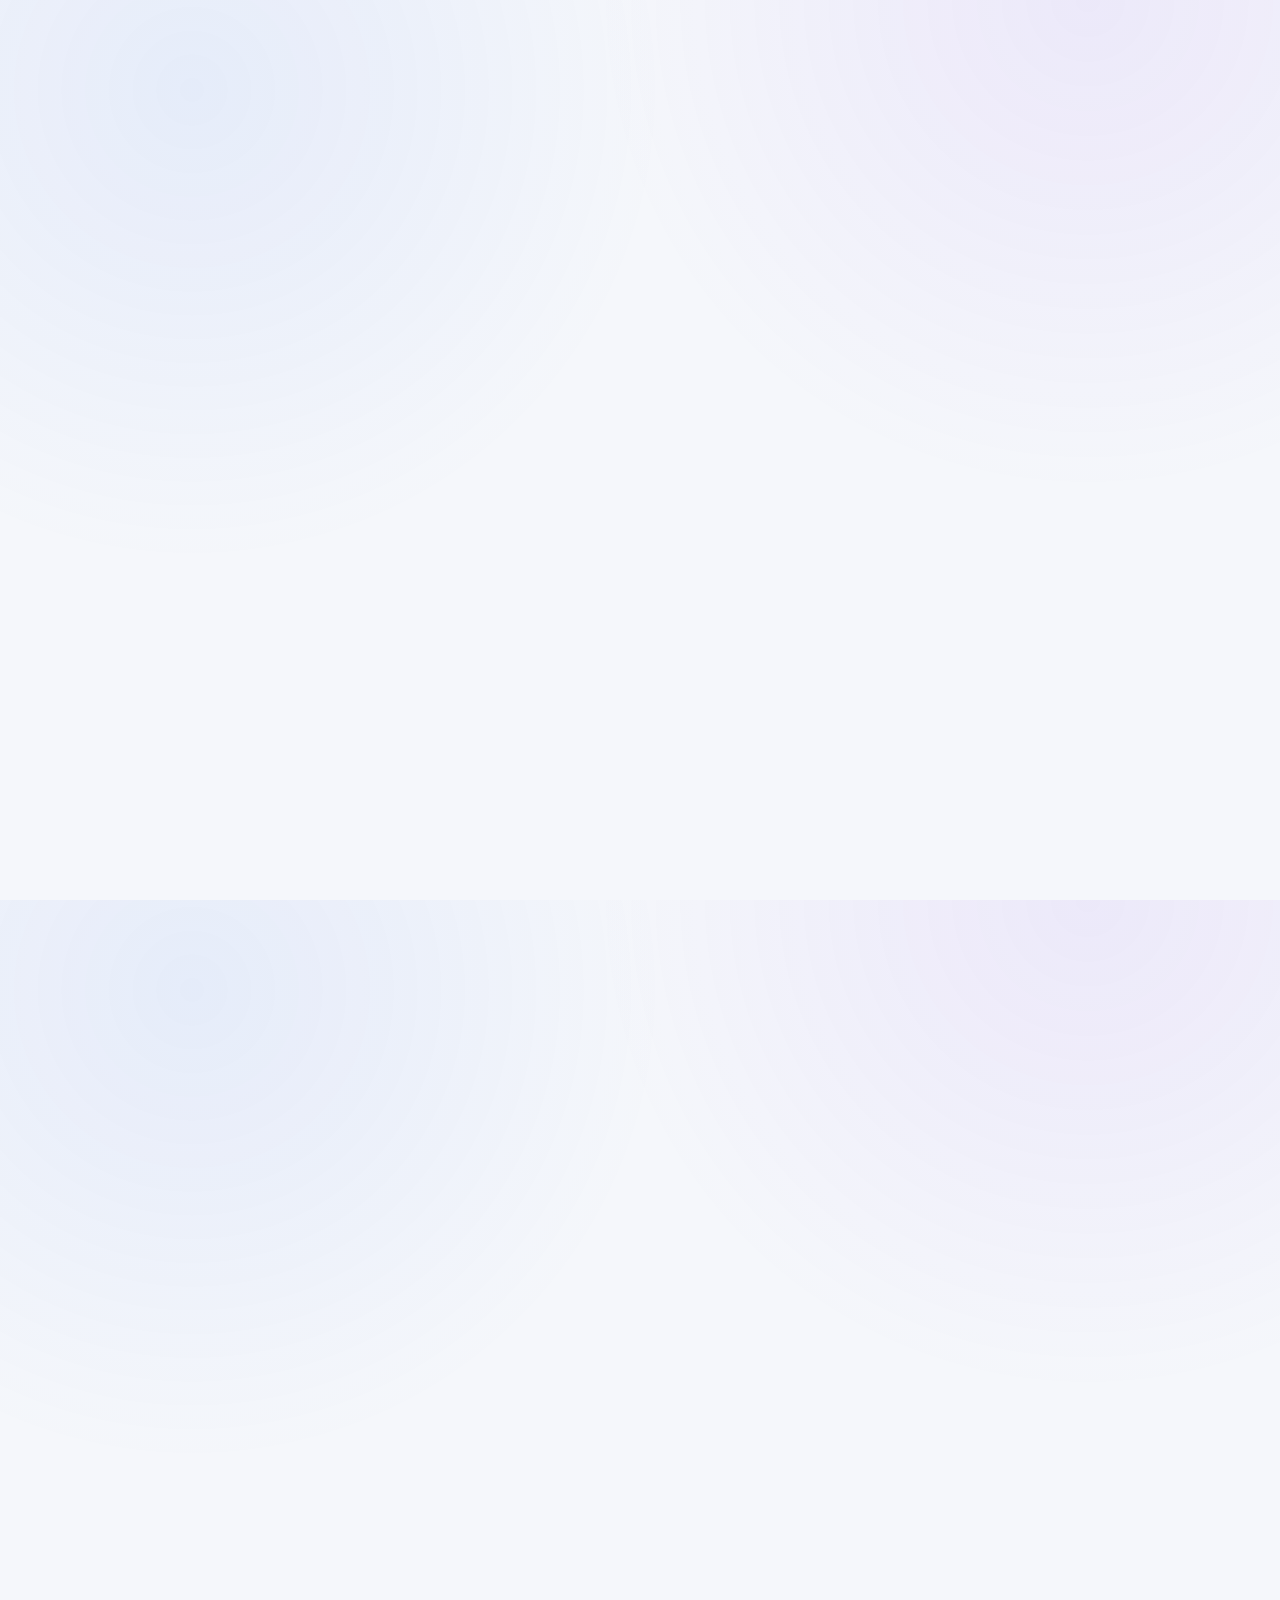
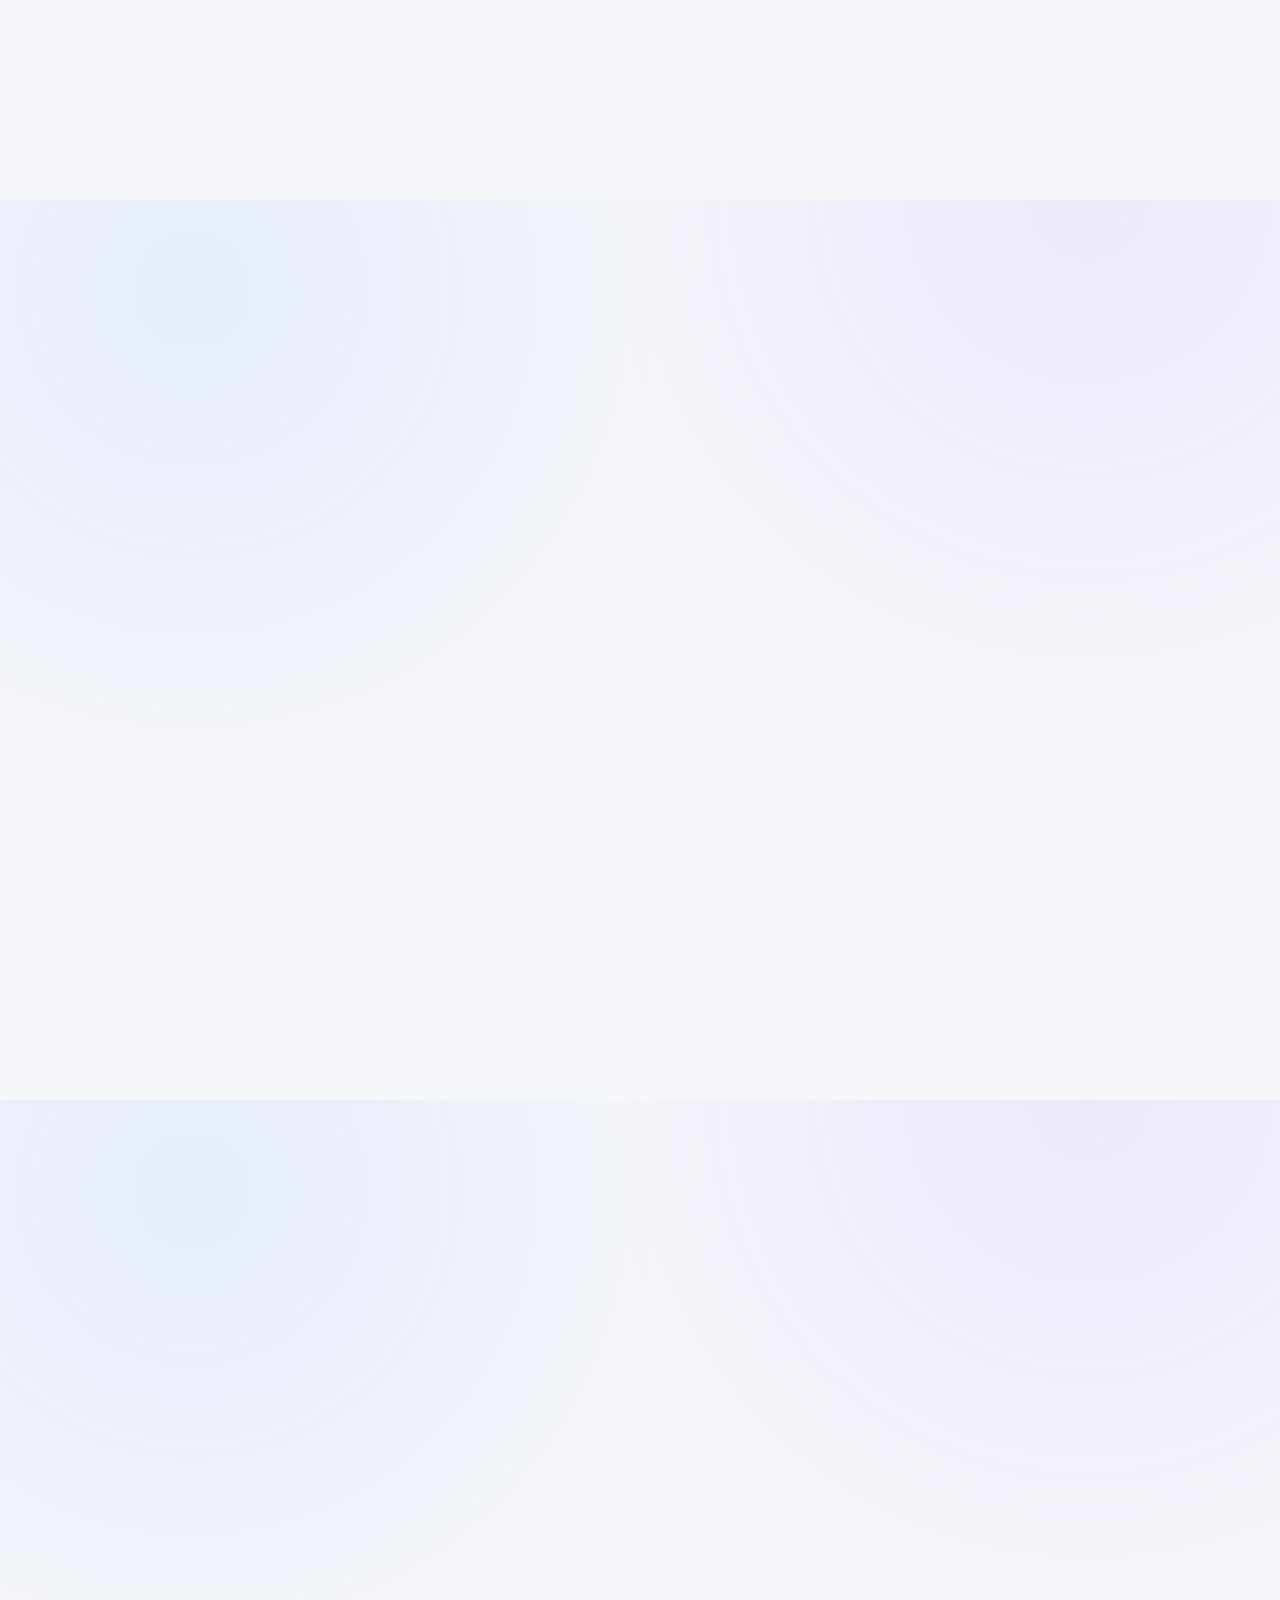
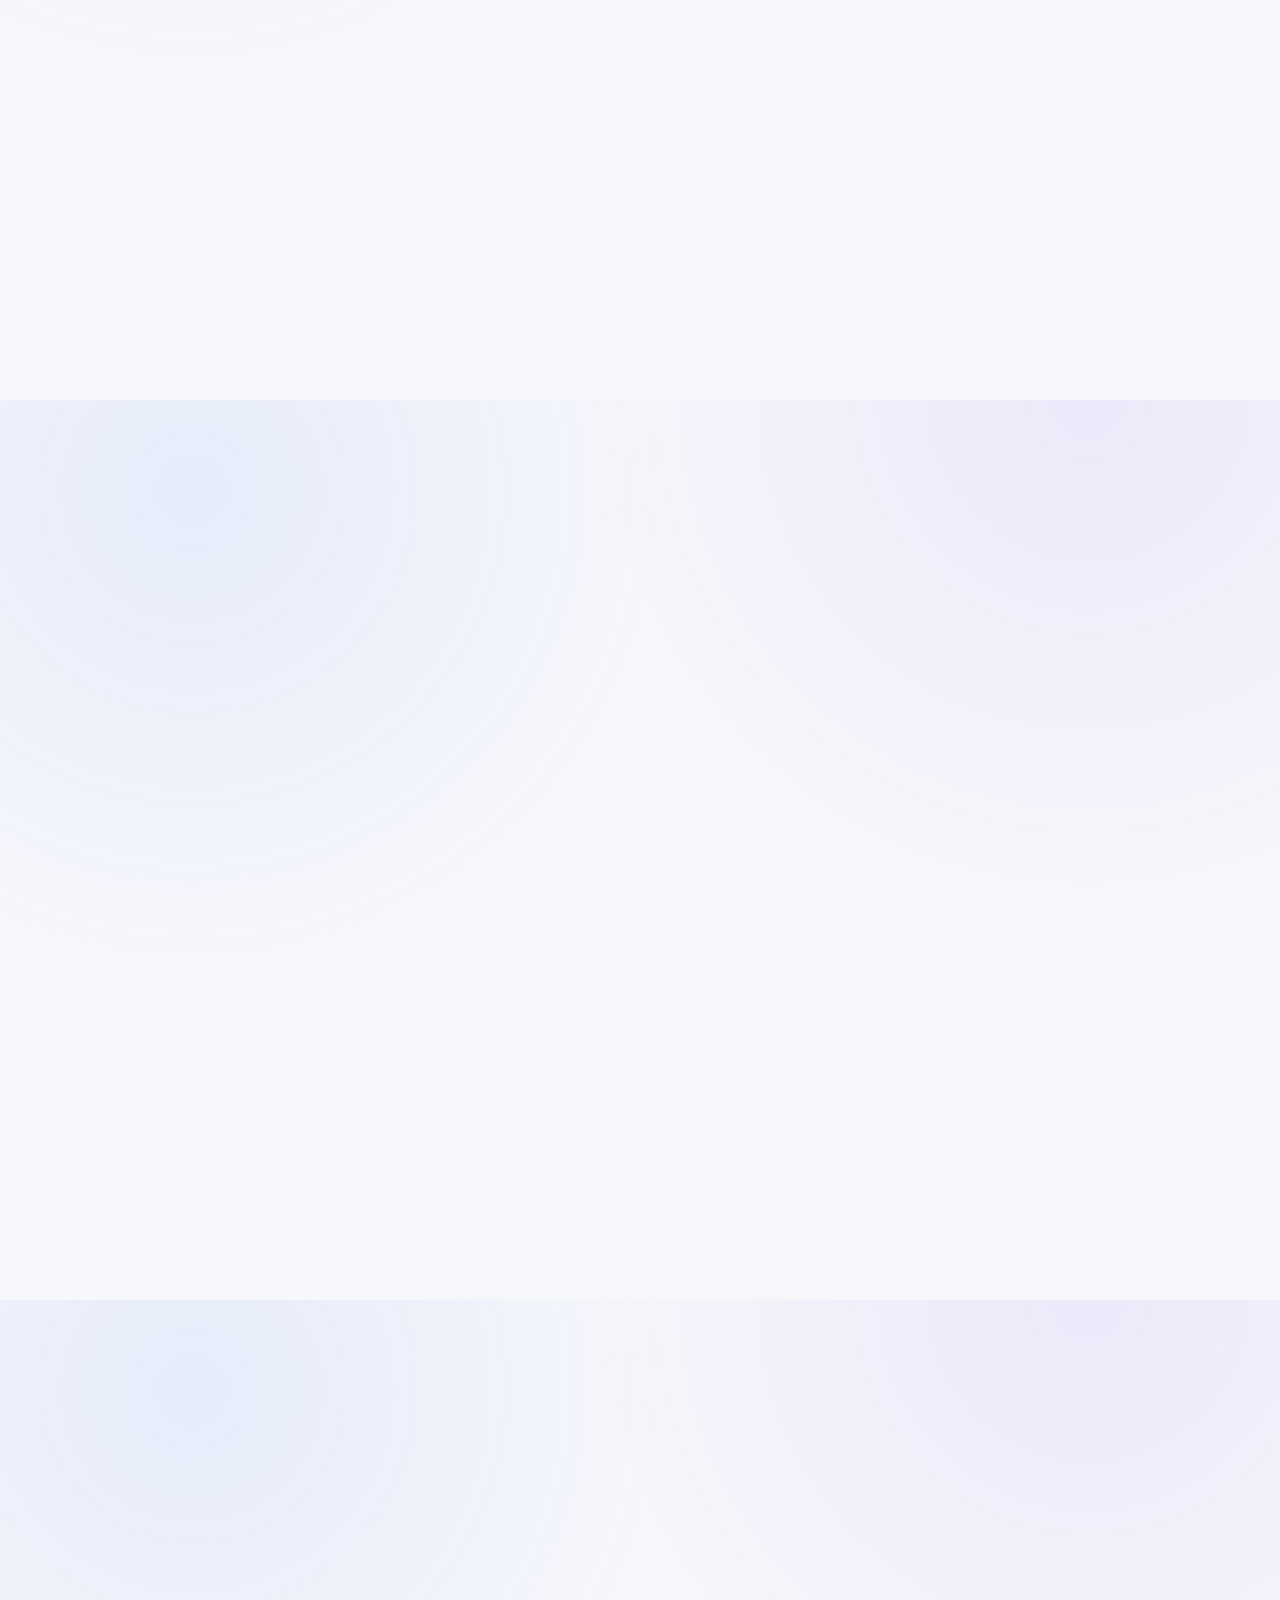
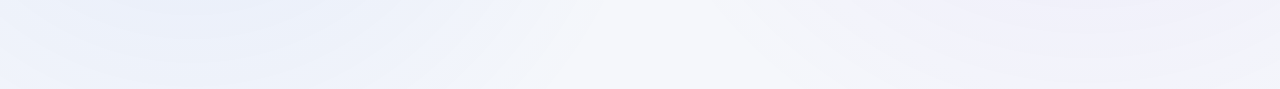
==== index.html @ 2d11d796 "Fix: publish ico" ====
<!DOCTYPE html>
<html lang="he" dir="rtl">
<head>
  <meta charset="UTF-8" />
  <meta http-equiv="Content-Language" content="he" />
  <meta name="viewport" content="width=device-width, initial-scale=1" />
  <meta name="description" content="RED ALERT LIVE – אפליקציית התרעה וניווט חכם למקלטים בזמן אזעקה. הצטרפו לגרסת הבטא והיו הראשונים לקבל גישה." />

  <title>RED ALERT LIVE – ניווט חכם למקלטים בזמן אזעקה</title>

  <!-- Privacy / UX -->
  <meta name="referrer" content="strict-origin-when-cross-origin" />
  <meta name="color-scheme" content="light" />

  <!-- Favicon -->
  <link rel="icon" href="favicon.ico" />

  <!-- Preconnect fonts -->
  <link rel="preconnect" href="https://fonts.googleapis.com" />
  <link rel="preconnect" href="https://fonts.gstatic.com" crossorigin />
  <link href="https://fonts.googleapis.com/css2?family=Heebo:wght@300;400;500;700;800&display=swap" rel="stylesheet" />

  <!-- External CSS -->
  <link rel="stylesheet" href="assets/app.css" />
</head>

<body>
  <header id="site-header">
    <div class="container header-inner">
      <div class="logo">
        <img src="assets/red-alert-logo-20260115.png" alt="לוגו RED ALERT LIVE" class="logo-img" />
        <div class="logo-text-wrap">
          <span class="logo-text-main">RED ALERT LIVE</span>
          <span class="logo-text-sub">אפליקציה לניווט חכם למקלטים בזמן אזעקה</span>
        </div>
      </div>

      <nav aria-label="ניווט">
        <button
          id="menu-toggle"
          class="menu-toggle"
          aria-label="פתח תפריט"
          aria-controls="nav-drawer"
          aria-expanded="false"
          type="button"
        >☰</button>

        <div class="nav-links" id="nav-links">
          <a href="#how-it-works">איך זה עובד</a>
          <a href="#alarm-flow">בזמן אזעקה</a>
          <a href="#features">פיצרים</a>
          <a href="#screens">מסכים</a>
          <a href="#audience">למי זה מתאים</a>
          <a href="#faq">שאלות נפוצות</a>
          <button class="btn btn-sm" type="button" data-scroll="beta">הצטרפות לבטא</button>
        </div>

        <div id="nav-drawer" class="nav-drawer" role="menu" aria-label="תפריט">
          <a href="#how-it-works" role="menuitem">איך זה עובד</a>
          <a href="#alarm-flow" role="menuitem">בזמן אזעקה</a>
          <a href="#features" role="menuitem">פיצרים</a>
          <a href="#screens" role="menuitem">מסכים</a>
          <a href="#audience" role="menuitem">למי זה מתאים</a>
          <a href="#faq" role="menuitem">שאלות נפוצות</a>
          <div class="drawer-cta">
            <button class="btn btn-sm" type="button" data-scroll="beta">הצטרפות לבטא</button>
          </div>
        </div>
      </nav>
    </div>
  </header>

  <main>
    <section class="hero">
      <div class="container hero-grid">
        <div>
          <div class="hero-badge">
            שלב בטא קדם חנות
            <span>מחפשים נבדקים מהשטח</span>
          </div>

          <h1 class="hero-title">RED ALERT LIVE – התרעה וניווט חכם למקלטים בזמן אזעקה</h1>

          <p class="hero-subtitle">
            ברגעי חירום אין זמן לחפש. RED ALERT LIVE מאתרת את מיקומך, מציגה את המקלטים הקרובים אליך,
            ומנווטת אליהם לפי אזור ההתגוננות שלך.
          </p>

          <ul class="hero-list">
            <li><span class="bullet">•</span><span>איתור אוטומטי של מקלטים קרובים לפי GPS ומסד נתונים ארצי</span></li>
            <li><span class="bullet">•</span><span>התאמת אזעקות לעיר ול<span dir="ltr">zone</span> שלך בלבד – פחות רעש, יותר דיוק</span></li>
            <li><span class="bullet">•</span><span>בחירה מהירה בין שני המקלטים הקרובים ביותר ואז יציאה לניווט</span></li>
          </ul>

          <!-- ✅ הכפתור חזר -->
          <div class="email-box">
            <div class="email-box-title">השאירו פרטים לקבלת גישה לגרסת הבטא כשנהיה מוכנים</div>
            <button class="email-btn" type="button" data-scroll="beta">להצטרפות לגרסת הבטא</button>
          </div>

          <p class="hero-note">
            גרסת בטא מתוכננת לאנדרואיד ובהמשך גם לאייפון. להצטרפות ולבדיקות שטח – מלאו את הטופס בהמשך העמוד.
          </p>
        </div>

        <div class="hero-image-wrapper">
          <div class="hero-image-inner">
            <figure class="hero-figure">
              <img src="assets/screens/mockup.png" alt="מוקאפ של האפליקציה להמחשה" />
              <figcaption>
                <div class="hero-caption-note">התמונה להמחשה בלבד</div>
              </figcaption>
            </figure>
          </div>
        </div>
      </div>
    </section>

    <section id="how-it-works" class="problem-section">
      <div class="container">
        <h2>מה קורה היום בזמן אזעקה</h2>
        <p class="section-intro">
          ברגעים של אזעקה יש לחץ, רעש ובלבול. ברוב המקרים אנשים שואלים את עצמם שלוש שאלות פשוטות בלי שיהיה להם כלי אחד ברור שנותן תשובה.
        </p>

        <div class="grid-3">
          <div class="card">
            <div class="problem-card-title">🔍 איפה בכלל יש כאן מקלט</div>
            <p class="feature-text">ברגע של אזעקה אין זמן לנחש. RED ALERT LIVE מכוונת אותך מהר למרחב המוגן גם כשאתה לא מכיר את האזור.</p>
          </div>

          <div class="card">
            <div class="problem-card-title">🧭 מה המסלול הכי מהיר</div>
            <p class="feature-text">יש כמה אפשרויות (ממ״ד, חדר מדרגות, מקלט ציבורי). קשה לדעת מה הכי קרוב ומהו המסלול המהיר ביותר בזמן אמת.</p>
          </div>

          <div class="card">
            <div class="problem-card-title">⏱ כמה זמן יש לי בכלל</div>
            <p class="feature-text">ההבדל בין אזורי התגוננות יכול להיות שניות קריטיות. בלי התאמה לעיר ול-zone קשה לדעת כמה זמן באמת יש להגיע למרחב המוגן.</p>
          </div>
        </div>
      </div>
    </section>

    <section id="alarm-flow" class="alarm-flow-section">
      <div class="container">
        <h2>מה קורה באפליקציה בזמן אזעקה</h2>
        <p class="section-intro">
          האפליקציה מזהה התרעה רלוונטית, מאתרת את המיקום שלך ושולחת נוטיפיקציה. בלחיצה – האפליקציה נפתחת למסך חירום שמציג שני מקלטים הכי קרובים כדי שתבחר מיד ותצא לניווט.
        </p>

        <div class="flow-grid">
          <div class="steps" aria-label="שלבי פעולה בזמן אזעקה">
            <div class="step"><div class="step-num">1</div><div class="step-body"><div class="step-title">📡 זיהוי התרעה בזמן אמת</div><div class="step-desc">כשהמערכת מזהה התרעה רלוונטית לאזור שלך – מופעל תהליך חירום באפליקציה.</div></div></div>
            <div class="step"><div class="step-num">2</div><div class="step-body"><div class="step-title">📍 איתור מיקום מיידי (GPS)</div><div class="step-desc">האפליקציה מאתרת את המיקום הנוכחי שלך ומכינה תצוגה ברורה כדי לא לבזבז שנייה.</div></div></div>
            <div class="step"><div class="step-num">3</div><div class="step-body"><div class="step-title">🔔 נוטיפיקציה ברורה ופתיחה בלחיצה</div><div class="step-desc">בלחיצה אחת האפליקציה נפתחת ישר למסך החירום הרלוונטי בלי תפריטים מבלבלים.</div></div></div>
            <div class="step"><div class="step-num">4</div><div class="step-body"><div class="step-title">🏠 הצגת שני מקלטים הכי קרובים</div><div class="step-desc">במקום רשימה ארוכה – מוצגים שני המקלטים הקרובים ביותר עם מרחק כדי לבחור מהר.</div></div></div>
            <div class="step"><div class="step-num">5</div><div class="step-body"><div class="step-title">🧭 ניווט חי עד הגעה</div><div class="step-desc">לאחר בחירה האפליקציה נכנסת לניווט חי ומובילה אותך למקלט היעד בצורה ברורה.</div></div></div>
          </div>

          <aside class="flow-side" aria-label="דגשים חשובים">
            <div class="card">
              <div class="problem-card-title">✅ מה חשוב פה</div>
              <div class="flow-highlight">
                <div class="pill"><span class="dot"></span> מסך אחד ברור בזמן אמת</div>
                <div class="pill"><span class="dot"></span> החלטה מהירה בין שני מקלטים</div>
                <div class="pill"><span class="dot"></span> פחות רעש – יותר דיוק לפי אזור</div>
                <div class="pill warn"><span class="dot"></span> בכל מקרה פועלים לפי הנחיות רשמיות</div>
              </div>
              <div class="mini-note">RED ALERT LIVE היא כלי עזר נוסף ולא תחליף להנחיות פיקוד העורף</div>
            </div>

            <div class="card">
              <div class="problem-card-title">🛡 פרטיות ושקט נפשי</div>
              <p class="feature-text">המטרה: חוויית חירום נקייה, התראות ממוקדות ומידע ברור – בלי רעש שלא רלוונטי אליך.</p>
            </div>
          </aside>
        </div>
      </div>
    </section>

    <section id="features">
      <div class="container">
        <h2>מה RED ALERT LIVE עושה עבורך בזמן אמת</h2>
        <p class="section-intro">האפליקציה מחברת בין נתוני אזעקות, אזורי התגוננות, מיקום GPS ומסד נתונים של אלפי מקלטים כדי לתת לך תמונה אחת ברורה.</p>

        <div class="grid-3">
          <div class="card"><div class="feature-icon">📍</div><div class="feature-title">איתור מקלטים לפי GPS</div><div class="feature-text">שימוש במיקום הנוכחי שלך וב-MongoDB עם אלפי מקלטים בארץ להצגת הקרובים ביותר כולל מרחק במטרים.</div></div>
          <div class="card"><div class="feature-icon">🧭</div><div class="feature-title">ניווט מהיר למקלט</div><div class="feature-text">בלחיצה אחת מתעדכנים המקלטים הקרובים, נבנה מסלול והאפליקציה מציגה כיוון ברור ליעד.</div></div>
          <div class="card"><div class="feature-icon">🛡</div><div class="feature-title">התאמת אזעקות לעיר ול-zone</div><div class="feature-text">סינון כך שרק אזעקות רלוונטיות לאזור שלך יפעילו את מנגנון האזעקה באפליקציה.</div></div>
          <div class="card"><div class="feature-icon">🧪</div><div class="feature-title">מצב תרגול</div><div class="feature-text">אפשרות להפעיל אזעקת תרגול ולראות מראש מסלול למקלט הקרוב בבית/במשרד.</div></div>
          <div class="card"><div class="feature-icon">🧾</div><div class="feature-title">היסטוריית אזעקות במכשיר</div><div class="feature-text">שמירת לוג מקומי של האזעקות שזוהו במכשיר בלי לשלוח היסטוריית שימוש לשרת.</div></div>
          <div class="card"><div class="feature-icon">📱</div><div class="feature-title">ממשק פשוט בעברית</div><div class="feature-text">מסך אחד ברור בזמן אזעקה – בלי עומס כפתורים.</div></div>
        </div>
      </div>
    </section>

    <section id="screens" class="screens-section">
      <div class="container">
        <h2>איך זה נראה בפועל</h2>
        <p class="section-intro">שלוש תמונות מהאפליקציה – מסך מפה ומקלטים קרובים, ניווט חי, תרגול.</p>

        <div class="grid-screens">
          <div class="card">
            <figure class="screen-figure">
              <div class="screen-img-wrap"><img class="screen-img" src="assets/screens/map_shelters.png" alt="מסך מפה ומקלטים קרובים" /></div>
              <figcaption class="screen-caption">מסך מפה ומקלטים קרובים</figcaption>
            </figure>
          </div>

          <div class="card">
            <figure class="screen-figure">
              <div class="screen-img-wrap"><img class="screen-img" src="assets/screens/live_navigation.png" alt="ניווט חי" /></div>
              <figcaption class="screen-caption">ניווט חי</figcaption>
            </figure>
          </div>

          <div class="card">
            <figure class="screen-figure">
              <div class="screen-img-wrap"><img class="screen-img" src="assets/screens/drill.png" alt="תרגול" /></div>
              <figcaption class="screen-caption">תרגול</figcaption>
            </figure>
          </div>
        </div>
      </div>
    </section>

    <section id="audience">
      <div class="container">
        <h2>למי RED ALERT LIVE מתאימה</h2>
        <p class="section-intro">האפליקציה מיועדת גם לשימוש אישי וגם כפלטפורמת פיילוט לגופים עירוניים או מקצועיים.</p>

        <div class="grid-3">
          <div class="card"><div class="audience-title">תושבים פרטיים</div><p class="feature-text">כל מי שרוצה לדעת שבזמן אזעקה יש כלי אחד ברור שמראה לאן הולכים וכמה זה רחוק.</p></div>
          <div class="card"><div class="audience-title">רשויות מקומיות ועיריות</div><p class="feature-text">פיילוטים עירוניים, בדיקות שטח והנגשת מידע לתושבים בצורה דיגיטלית.</p></div>
          <div class="card"><div class="audience-title">גורמי חירום ומקצוע</div><p class="feature-text">פתרון טכנולוגי לניווט למרחבים מוגנים עם דגש על חוויית שימוש בזמן אמת.</p></div>
        </div>
      </div>
    </section>

    <section id="beta-form" class="beta-section">
      <div class="container">
        <div class="beta-card">
          <h2>הצטרפות לגרסת הבטא ובדיקות שטח</h2>
          <p class="section-intro">האפליקציה נמצאת בשלב קדם חנות לאנדרואיד ולאייפון. השארת פרטים כאן תאפשר לנו:</p>

          <ul class="hero-list">
            <li><span class="bullet">•</span><span>לשלוח לך קישור להורדה כשגרסת הבטא תהיה מוכנה</span></li>
            <li><span class="bullet">•</span><span>להזמין אותך להשתתף בבדיקות שטח אם תרצה</span></li>
            <li><span class="bullet">•</span><span>להבין באילו ערים ואזורים יש ביקוש גבוה יותר</span></li>
          </ul>

          <noscript>
            <div class="form-errors noscript-visible">
              כדי שהטופס יעבוד צריך להפעיל JavaScript בדפדפן.
            </div>
          </noscript>

          <form class="beta-grid" id="beta-form-form" novalidate>
            <div class="hp-wrap" aria-hidden="true">
              <label for="website">website</label>
              <input id="website" name="website" type="text" tabindex="-1" autocomplete="off" />
            </div>
            <input type="hidden" id="ts" name="ts" value="" />

            <div class="form-group">
              <label for="email"><span class="required">*</span> כתובת אימייל</label>
              <input id="email" name="email" type="email" required placeholder="example@domain.com" autocomplete="email" />
            </div>

            <div class="form-group">
              <label for="platform"><span class="required">*</span> לאיזה מכשיר</label>
              <select id="platform" name="platform" required>
                <option value="">בחרו</option>
                <option value="android">Android</option>
                <option value="ios">iPhone</option>
                <option value="both">שניהם</option>
              </select>
            </div>

            <div class="form-group">
              <label for="name">שם (לא חובה)</label>
              <input id="name" name="name" type="text" placeholder="איך לפנות אליך" autocomplete="name" />
            </div>

            <div class="form-group">
              <label for="city" id="city-label">עיר או יישוב</label>
              <input id="city" name="city" type="text" placeholder="לדוגמה: יהוד, תל אביב, באר שבע" autocomplete="address-level2" />
              <div class="help-note" id="city-help" hidden>ברשויות ובגורמים מקצועיים העיר תהיה חובה</div>
            </div>

            <div class="form-group">
              <label for="role"><span class="required">*</span> מי אתם</label>
              <select id="role" name="role" required>
                <option value="">בחרו</option>
                <option value="resident">תושב</option>
                <option value="municipality">רשות מקומית</option>
                <option value="professional">גורם מקצועי</option>
                <option value="other">אחר</option>
              </select>
              <div class="help-note">אם אינכם תושבים – עיר ושם ארגון יהיו שדות חובה</div>
            </div>

            <div class="form-group">
              <label for="org" id="org-label">שם ארגון / רשות (אם רלוונטי)</label>
              <input id="org" name="organization" type="text" placeholder="שם הרשות או הארגון" autocomplete="organization" />
              <div class="help-note" id="org-help" hidden>ברשויות ובגורמים מקצועיים שם ארגון יהיה חובה</div>
            </div>

            <div class="form-group">
              <label for="phone">טלפון ליצירת קשר (לא חובה)</label>
              <input id="phone" name="phone" type="tel" placeholder="לדוגמה 0500000000" autocomplete="tel" inputmode="tel" />
            </div>

            <div class="form-group span-all">
              <label for="notes">הערות (למשל: פיילוט עירוני / שימוש ארגוני)</label>
              <textarea id="notes" name="notes" rows="3" placeholder="ספרו לנו בקצרה איך תרצו להשתמש ב-RED ALERT LIVE"></textarea>
            </div>

            <div id="form-errors" class="form-errors" role="alert"></div>

            <div class="beta-actions">
              <button type="submit" class="btn-primary-lg" id="submit-btn">
                <span class="spinner" id="submit-spinner" aria-hidden="true"></span>
                <span id="submit-text">שלחו לי עדכון כשגרסת הבטא מוכנה</span>
              </button>

              <p class="beta-note">
                נשתמש בפרטים רק לצורך עדכונים על האפליקציה ועל גרסת הבטא.
                לא נעביר את המייל שלכם לגורמים אחרים לצרכי פרסום.
              </p>
            </div>
          </form>
        </div>
      </div>
    </section>

    <section>
      <div class="container">
        <div class="legal-card">
          <p><strong>הבהרה:</strong> RED ALERT LIVE אינה אפליקציה רשמית של פיקוד העורף/צה״ל/כל גוף מדינתי אחר. יש לפעול תמיד לפי ההנחיות הרשמיות.</p>
          <p class="legal-spacer">המידע שתמסרו ישמש רק ליצירת קשר ועדכונים על האפליקציה – ללא פרסום חיצוני.</p>
        </div>
      </div>
    </section>

    <section id="faq" class="faq-section">
      <div class="container">
        <h2>שאלות נפוצות</h2>
        <div class="faq-list">
          <details><summary>מאיפה הגיע השם RED ALERT LIVE</summary><p>השם נבחר כמחווה למשחק Command and Conquer: Red Alert.</p></details>
          <details><summary>האם האפליקציה כבר זמינה בחנות</summary><p>כרגע בשלב קדם-חנות ובטא. מי שנרשם יקבל עדכון כשגרסת בטא תהיה זמינה.</p></details>
          <details><summary>מה קורה באפליקציה בזמן אזעקה</summary><p>מתקבלת התרעה רלוונטית, זיהוי GPS, נוטיפיקציה, בחירת שני מקלטים קרובים וניווט חי.</p></details>
          <details><summary>מה קורה עם הפרטים שאני משאיר</summary><p>משמשים רק לעדכון על בטא וניהול רשימת מתעניינים – ללא שיתוף עם מפרסמים.</p></details>
        </div>
      </div>
    </section>
  </main>

  <footer>
    <div class="container footer-inner">
      <div>© RED ALERT LIVE – כל הזכויות שמורות</div>
      <div>האתר מנוסח בלשון זכר מטעמי נוחות בלבד אך מיועד לכל המגדרים</div>
      <div class="footer-links">
        <a href="mailto:support@red-alert.live">צור קשר</a>
        <a href="#beta-form">הצטרפות לבטא</a>
      </div>
    </div>
  </footer>

  <div id="toast" class="toast" role="status" aria-live="polite" aria-atomic="true">
    <div class="toast-icon" id="toast-icon">✓</div>
    <div class="toast-content">
      <div class="toast-title" id="toast-title">נשלח בהצלחה</div>
      <div class="toast-message" id="toast-message">תודה – נעדכן כשגרסת הבטא תהיה מוכנה</div>
    </div>
    <button class="toast-close" id="toast-close" aria-label="סגור" type="button">✕</button>
  </div>

  <script src="assets/app.js" defer></script>
</body>
</html>
---- assets/app.css ----
:root{
  --bg: #f5f7fb;
  --text: #0f172a;
  --muted: #475569;
  --border: rgba(15,23,42,0.10);

  --red-1:#ef4444;
  --red-2:#b91c1c;
  --blue:#2563eb;
  --green:#10b981;

  --shadow-sm: 0 10px 28px rgba(15,23,42,0.06);
  --shadow-md: 0 18px 55px rgba(15,23,42,0.10);

  --radius-md: 16px;
  --radius-lg: 22px;

  --focus: 0 0 0 3px rgba(37,99,235,0.22);
  --ease: cubic-bezier(.2,.8,.2,1);
}

*{ box-sizing:border-box; margin:0; padding:0; }
html{ height:100%; scroll-behavior:smooth; }

body{
  min-height:100%;
  font-family: "Heebo", system-ui, -apple-system, BlinkMacSystemFont, "Segoe UI", sans-serif;
  background:
    radial-gradient(circle at 15% 10%, rgba(37,99,235,0.08), transparent 35%),
    radial-gradient(circle at 85% 0%, rgba(124,58,237,0.08), transparent 35%),
    var(--bg);
  color:var(--text);
  line-height:1.7;
  letter-spacing: 0.1px;
  -webkit-font-smoothing: antialiased;
  text-rendering: optimizeLegibility;
}

a{ text-decoration:none; color:inherit; }
img{ max-width:100%; height:auto; display:block; }
button, input, select, textarea{ font-family: inherit; }

.container{
  width:100%;
  max-width:1120px;
  margin:0 auto;
  padding:0 16px;
}

/* ✅ החלפת inline styles */
.noscript-visible{ display:block !important; }
.legal-spacer{ margin-top: 8px; }

header{
  position: sticky;
  top: 0;
  z-index: 50;
  background-color: rgba(255,255,255,0.70);
  backdrop-filter: blur(10px);
  border-bottom: 1px solid var(--border);
  transition: box-shadow 180ms var(--ease), background-color 180ms var(--ease);
}
header.scrolled{
  box-shadow: var(--shadow-sm);
  background-color: rgba(255,255,255,0.88);
}

.header-inner{
  display:flex;
  align-items:center;
  justify-content:space-between;
  padding: 10px 0;
  gap: 12px;
  position: relative;
}

.logo{
  display:flex; align-items:center; gap:10px;
  min-width: 240px;
}
.logo-img{
  width:40px; height:40px; border-radius:999px;
  box-shadow: 0 10px 20px rgba(15,23,42,0.10);
}
.logo-text-wrap{ display:flex; flex-direction:column; }
.logo-text-main{
  font-weight: 800;
  font-size: 18px;
  color: var(--red-2);
  line-height: 1.1;
  letter-spacing: 0.2px;
}
.logo-text-sub{ font-size: 12px; color: #64748b; }

.nav-links{
  display:flex;
  gap: 18px;
  align-items:center;
  font-size: 14px;
}
.nav-links a{
  color: #334155;
  padding: 6px 8px;
  border-radius: 10px;
  transition: background-color 160ms var(--ease), transform 160ms var(--ease), color 160ms var(--ease);
}
.nav-links a:hover{
  background: rgba(37,99,235,0.08);
  color: #0f172a;
  transform: translateY(-1px);
}
.nav-links a:focus-visible{
  outline: none;
  box-shadow: var(--focus);
}

.btn{
  border:none;
  cursor:pointer;
  border-radius: 999px;
  padding: 10px 18px;
  font-weight: 700;
  font-size: 14px;
  color: #fff;
  background: linear-gradient(135deg, var(--red-1), var(--red-2));
  box-shadow: 0 12px 26px rgba(185,28,28,0.16);
  transition: transform 160ms var(--ease), box-shadow 160ms var(--ease), filter 160ms var(--ease);
  white-space: nowrap;
}
.btn:hover{
  transform: translateY(-2px);
  box-shadow: 0 16px 34px rgba(185,28,28,0.22);
  filter: brightness(1.01);
}
.btn:active{ transform: translateY(0); }
.btn:focus-visible{ outline:none; box-shadow: var(--focus); }
.btn.btn-sm{ padding: 8px 14px; font-size: 13px; font-weight: 700; }

.menu-toggle{
  display:none;
  border: 1px solid var(--border);
  background: rgba(255,255,255,0.8);
  border-radius: 12px;
  padding: 8px 10px;
  cursor: pointer;
  font-size: 18px;
  transition: transform 160ms var(--ease), background-color 160ms var(--ease);
}
.menu-toggle:hover{ transform: translateY(-1px); background: rgba(255,255,255,0.95); }
.menu-toggle:focus-visible{ outline:none; box-shadow: var(--focus); }

.nav-drawer{
  position:absolute;
  top: 58px;
  right: 0;
  width: min(360px, calc(100vw - 16px));
  background: rgba(255,255,255,0.95);
  border: 1px solid var(--border);
  border-radius: 16px;
  box-shadow: var(--shadow-md);
  padding: 10px;
  display:none;
  overflow:hidden;
  transform-origin: top right;
  animation: drawerIn 200ms var(--ease) both;
}
@keyframes drawerIn{
  from{ transform: translateY(-6px) scale(0.98); opacity: 0; }
  to{ transform: translateY(0) scale(1); opacity: 1; }
}
.nav-drawer a, .nav-drawer button{
  display:flex;
  width: 100%;
  justify-content: flex-start;
  gap: 10px;
  padding: 10px 12px;
  border-radius: 12px;
  font-size: 14px;
}
.nav-drawer a:hover{ background: rgba(37,99,235,0.08); }
.nav-drawer .drawer-cta{ margin-top: 6px; }

.hero{
  padding: 34px 0 46px;
  background:
    radial-gradient(circle at top right, rgba(37,99,235,0.12), transparent 60%),
    radial-gradient(circle at bottom left, rgba(239,68,68,0.08), transparent 55%);
}

.hero-grid{
  display:grid;
  grid-template-columns: 1.1fr 0.9fr;
  gap: 34px;
  align-items:center;
}

.hero-badge{
  display:inline-flex;
  align-items:center;
  gap: 8px;
  padding: 6px 12px;
  border-radius: 999px;
  background: rgba(239,68,68,0.12);
  color: var(--red-2);
  font-size: 12px;
  font-weight: 700;
  border: 1px solid rgba(239,68,68,0.18);
}

.hero-title{
  margin-top: 12px;
  font-weight: 800;
  font-size: clamp(24px, 2.2vw + 16px, 38px);
  line-height: 1.15;
  letter-spacing: -0.2px;
}

.hero-subtitle{
  margin-top: 12px;
  color: var(--muted);
  font-size: 16px;
  max-width: 60ch;
}

.hero-list{
  list-style:none;
  margin-top: 14px;
  display:flex;
  flex-direction:column;
  gap: 8px;
}
.hero-list li{
  display:flex;
  align-items:flex-start;
  gap: 10px;
  font-size: 14px;
  color:#334155;
  padding: 8px 10px;
  border-radius: 14px;
  background: rgba(255,255,255,0.6);
  border: 1px solid rgba(15,23,42,0.06);
  transition: transform 180ms var(--ease), background-color 180ms var(--ease);
}
.hero-list li:hover{
  transform: translateY(-2px);
  background: rgba(255,255,255,0.85);
}
.bullet{ margin-top: 2px; color: var(--green); font-weight: 900; }

.email-box{
  margin-top: 14px;
  background: rgba(255,255,255,0.92);
  border: 1px solid rgba(15,23,42,0.08);
  border-radius: var(--radius-lg);
  padding: 14px;
  box-shadow: var(--shadow-sm);
  max-width: 440px;
}
.email-box-title{
  font-size: 13px;
  font-weight: 700;
  color: var(--text);
  margin-bottom: 10px;
}
.email-btn{
  width:100%;
  padding: 10px 16px;
  border-radius: 999px;
  border: none;
  cursor: pointer;
  background: linear-gradient(135deg, var(--red-1), var(--red-2));
  color:#fff;
  font-weight: 800;
  font-size: 13px;
  transition: transform 160ms var(--ease), box-shadow 160ms var(--ease);
  box-shadow: 0 12px 26px rgba(185,28,28,0.16);
}
.email-btn:hover{ transform: translateY(-2px); box-shadow: 0 16px 34px rgba(185,28,28,0.22); }
.email-btn:focus-visible{ outline:none; box-shadow: var(--focus); }

.hero-note{ margin-top: 10px; color:#64748b; font-size: 12px; }

.hero-image-wrapper{
  border-radius: 26px;
  padding: 3px;
  background: linear-gradient(135deg, #1d4ed8, #7c3aed);
  box-shadow: 0 22px 60px rgba(15,23,42,0.16);
}
.hero-image-inner{
  border-radius: 24px;
  background: #020617;
  padding: 12px;
  color: #e2e8f0;
  min-height: 300px;
  display:flex;
  flex-direction:column;
  gap: 12px;
}
.hero-figure{
  margin: 0;
  border-radius: 18px;
  overflow: hidden;
  border: 1px solid rgba(148,163,184,0.18);
  background: rgba(255,255,255,0.04);
}
.hero-figure img{ width: 100%; height: auto; }
.hero-figure figcaption{
  padding: 10px 10px 12px;
  font-size: 12px;
  color: rgba(248,250,252,0.92);
  background: rgba(2,6,23,0.55);
  border-top: 1px solid rgba(148,163,184,0.16);
}
.hero-figure .hero-caption-note{ color: rgba(226,232,240,0.86); }

section{ padding: 44px 0; }
section h2{
  font-size: clamp(20px, 1.2vw + 16px, 28px);
  margin-bottom: 10px;
  letter-spacing: -0.2px;
}
.section-intro{
  font-size: 14px;
  color: var(--muted);
  margin-bottom: 18px;
  max-width: 85ch;
}

.problem-section{
  background:
    radial-gradient(circle at 10% 0%, rgba(99,102,241,0.12), transparent 45%),
    rgba(238,242,255,0.75);
  border-top: 1px solid rgba(15,23,42,0.06);
  border-bottom: 1px solid rgba(15,23,42,0.06);
}

.grid-3{
  display:grid;
  grid-template-columns: repeat(3, minmax(0,1fr));
  gap: 16px;
  margin-top: 16px;
}

.card{
  background: rgba(255,255,255,0.96);
  border: 1px solid rgba(15,23,42,0.08);
  border-radius: var(--radius-md);
  padding: 14px;
  box-shadow: var(--shadow-sm);
  transition: transform 180ms var(--ease), box-shadow 180ms var(--ease);
}
.card:hover{
  transform: translateY(-2px);
  box-shadow: var(--shadow-md);
}

.problem-card-title, .feature-title, .audience-title{
  font-weight: 800;
  margin-bottom: 6px;
  color: var(--text);
  display:flex;
  align-items:center;
  gap: 8px;
}
.feature-icon{ font-size: 20px; }
.feature-text{ color: var(--muted); font-size: 14px; }

.alarm-flow-section{
  background:
    radial-gradient(circle at 90% 10%, rgba(239,68,68,0.10), transparent 45%),
    radial-gradient(circle at 10% 80%, rgba(37,99,235,0.10), transparent 45%),
    rgba(248,250,252,0.75);
  border-top: 1px solid rgba(15,23,42,0.06);
  border-bottom: 1px solid rgba(15,23,42,0.06);
}

.flow-grid{
  display:grid;
  grid-template-columns: 1.1fr 0.9fr;
  gap: 16px;
  align-items:start;
  margin-top: 14px;
}

.steps{
  display:flex;
  flex-direction:column;
  gap: 10px;
}

.step{
  display:grid;
  grid-template-columns: auto 1fr;
  gap: 12px;
  align-items:start;
  padding: 12px;
  border-radius: 18px;
  border: 1px solid rgba(15,23,42,0.08);
  background: rgba(255,255,255,0.92);
  box-shadow: var(--shadow-sm);
  transition: transform 180ms var(--ease), box-shadow 180ms var(--ease);
  position: relative;
  overflow:hidden;
}
.step:hover{
  transform: translateY(-2px);
  box-shadow: var(--shadow-md);
}
.step::before{
  content:"";
  position:absolute;
  inset:0;
  background: linear-gradient(135deg, rgba(239,68,68,0.06), rgba(37,99,235,0.06));
  opacity: 0;
  transition: opacity 180ms var(--ease);
  pointer-events:none;
}
.step:hover::before{ opacity: 1; }

.step-num{
  width: 38px;
  height: 38px;
  border-radius: 14px;
  display:flex;
  align-items:center;
  justify-content:center;
  font-weight: 900;
  color: #fff;
  background: linear-gradient(135deg, var(--red-1), var(--red-2));
  box-shadow: 0 12px 28px rgba(185,28,28,0.18);
  flex: 0 0 auto;
  position: relative;
  z-index: 1;
}

.step-body{ position: relative; z-index: 1; }
.step-title{
  font-weight: 900;
  color: var(--text);
  font-size: 14px;
  margin-bottom: 4px;
  display:flex;
  align-items:center;
  gap: 8px;
}
.step-desc{
  font-size: 13px;
  color: var(--muted);
  line-height: 1.65;
}

.flow-side{
  display:flex;
  flex-direction:column;
  gap: 12px;
  position: sticky;
  top: 92px;
}
.flow-highlight{
  display:flex;
  flex-direction:column;
  gap: 8px;
}

.pill{
  display:inline-flex;
  align-items:center;
  gap: 8px;
  padding: 8px 10px;
  border-radius: 999px;
  font-size: 12px;
  font-weight: 800;
  border: 1px solid rgba(15,23,42,0.10);
  background: rgba(255,255,255,0.85);
  color: #0f172a;
  width: fit-content;
}
.pill .dot{
  width: 10px; height: 10px; border-radius: 999px;
  background: var(--green);
  box-shadow: 0 0 0 3px rgba(16,185,129,0.14);
}
.pill.warn .dot{
  background: var(--red-1);
  box-shadow: 0 0 0 3px rgba(239,68,68,0.14);
}

.mini-note{
  font-size: 12px;
  color: #64748b;
  margin-top: 2px;
}

.screens-section{
  background: rgba(248,250,252,0.65);
  border-top: 1px solid rgba(15,23,42,0.06);
  border-bottom: 1px solid rgba(15,23,42,0.06);
}
.grid-screens{
  display:grid;
  grid-template-columns: repeat(3, minmax(0,1fr));
  gap: 16px;
  margin-top: 16px;
}
.screen-figure{
  margin: 0;
  display:flex;
  flex-direction:column;
  gap: 10px;
}
.screen-img-wrap{
  border-radius: 14px;
  overflow:hidden;
  border: 1px solid rgba(15,23,42,0.10);
  background: #ffffff;
}
.screen-img{
  width: 100%;
  aspect-ratio: 9 / 16;
  object-fit: contain;
  background: #ffffff;
  display:block;
}
.screen-caption{
  color: var(--text);
  text-align:center;
  font-size: 13px;
  font-weight: 800;
}

.beta-section{
  background:
    radial-gradient(circle at 80% 20%, rgba(14,165,233,0.14), transparent 45%),
    rgba(224,242,254,0.75);
  border-top: 1px solid rgba(15,23,42,0.06);
  border-bottom: 1px solid rgba(15,23,42,0.06);
}

.beta-card{
  background: rgba(255,255,255,0.94);
  border: 1px solid rgba(15,23,42,0.08);
  border-radius: 24px;
  padding: 20px;
  box-shadow: 0 18px 55px rgba(59,130,246,0.16);
  max-width: 760px;
  margin: 0 auto;
}

.beta-grid{
  display:grid;
  grid-template-columns: repeat(2, minmax(0,1fr));
  gap: 16px;
  margin-top: 14px;
}

.form-group{ display:flex; flex-direction:column; gap: 6px; font-size: 14px; }
.form-group label{ font-weight: 700; color: var(--text); display:flex; align-items:center; gap: 6px; }
.required{ color: #dc2626; font-weight: 800; }

.form-group input,
.form-group select,
.form-group textarea{
  padding: 10px 12px;
  border-radius: 12px;
  border: 1px solid rgba(15,23,42,0.14);
  background: rgba(248,250,252,0.85);
  outline: none;
  font-size: 14px;
  transition: box-shadow 160ms var(--ease), border-color 160ms var(--ease), background-color 160ms var(--ease);
}
.form-group input:focus,
.form-group select:focus,
.form-group textarea:focus{
  border-color: rgba(37,99,235,0.55);
  box-shadow: var(--focus);
  background: #fff;
}
.form-group input.invalid,
.form-group select.invalid,
.form-group textarea.invalid{
  border-color: rgba(239,68,68,0.55);
  box-shadow: 0 0 0 3px rgba(239,68,68,0.14);
  background: rgba(254,242,242,0.65);
}

.help-note{ font-size: 12px; color: #64748b; }

.form-errors{
  grid-column:1 / -1;
  background: rgba(254,242,242,0.85);
  border: 1px solid rgba(239,68,68,0.24);
  color: #b91c1c;
  border-radius: 14px;
  padding: 10px 12px;
  font-size: 12px;
  display:none;
  box-shadow: 0 12px 30px rgba(239,68,68,0.10);
}

.beta-actions{
  grid-column: 1 / -1;
  margin-top: 6px;
  display:flex;
  flex-wrap: wrap;
  align-items:center;
  gap: 10px;
}

.btn-primary-lg{
  padding: 12px 20px;
  border-radius: 999px;
  background: linear-gradient(135deg, var(--red-1), var(--red-2));
  color: #fff;
  font-size: 14px;
  font-weight: 800;
  border: none;
  cursor: pointer;
  white-space: nowrap;
  transition: transform 160ms var(--ease), box-shadow 160ms var(--ease), filter 160ms var(--ease);
  box-shadow: 0 14px 32px rgba(185,28,28,0.18);
  display:inline-flex;
  align-items:center;
  gap: 10px;
}
.btn-primary-lg:hover{
  transform: translateY(-2px);
  box-shadow: 0 18px 42px rgba(185,28,28,0.26);
  filter: brightness(1.01);
}
.btn-primary-lg:active{ transform: translateY(0); }
.btn-primary-lg:focus-visible{ outline:none; box-shadow: var(--focus); }
.btn-primary-lg[disabled]{ opacity: 0.7; cursor: not-allowed; transform:none !important; box-shadow:none !important; filter:none !important; }

.spinner{
  width: 16px; height: 16px;
  border-radius: 999px;
  border: 2px solid rgba(255,255,255,0.55);
  border-top-color: rgba(255,255,255,1);
  display:none;
  animation: spin 800ms linear infinite;
}
@keyframes spin{ to { transform: rotate(360deg); } }

.beta-note{ font-size: 12px; color: #64748b; }

.legal-card{
  border-radius: 18px;
  background: #0b1220;
  color: #e2e8f0;
  padding: 16px;
  font-size: 13px;
  border: 1px solid rgba(148,163,184,0.14);
  box-shadow: 0 20px 60px rgba(2,6,23,0.40);
}
.legal-card strong{ color: #fbbf24; }

.faq-section{ background: rgba(248,250,252,0.65); border-top: 1px solid rgba(15,23,42,0.06); }
.faq-list{
  margin-top: 12px;
  border-radius: 20px;
  border: 1px solid rgba(15,23,42,0.10);
  background: rgba(255,255,255,0.92);
  padding: 10px 14px;
  box-shadow: var(--shadow-sm);
}
details{
  border-bottom: 1px solid rgba(15,23,42,0.08);
  padding: 10px 0;
  font-size: 14px;
}
details:last-of-type{ border-bottom:none; }
summary{
  cursor:pointer;
  font-weight: 800;
  color: var(--text);
  list-style:none;
  display:flex;
  align-items:center;
  justify-content:space-between;
  gap: 10px;
}
summary::marker, summary::-webkit-details-marker{ display:none; }
summary:focus-visible{
  outline:none;
  box-shadow: var(--focus);
  border-radius: 12px;
  padding: 6px;
  margin: -6px;
}
details[open] summary{ color: var(--blue); }
details p{
  margin-top: 6px;
  color: var(--muted);
  padding-inline-start: 8px;
  font-size: 13px;
}

footer{
  border-top: 1px solid rgba(15,23,42,0.08);
  padding: 16px 0;
  font-size: 12px;
  color: #64748b;
  background: rgba(255,255,255,0.75);
  backdrop-filter: blur(8px);
  margin-top: 24px;
}
.footer-inner{
  display:flex;
  flex-wrap:wrap;
  align-items:center;
  justify-content:space-between;
  gap: 10px;
}
.footer-links{ display:flex; gap: 12px; }
.footer-links a{
  color: #475569;
  padding: 6px 8px;
  border-radius: 10px;
  transition: background-color 160ms var(--ease), transform 160ms var(--ease);
}
.footer-links a:hover{
  background: rgba(37,99,235,0.08);
  transform: translateY(-1px);
}

.toast{
  position: fixed;
  left: 16px;
  right: 16px;
  bottom: 18px;
  margin: 0 auto;
  max-width: 560px;

  display: grid;
  grid-template-columns: auto 1fr auto;
  gap: 12px;
  align-items: center;

  padding: 12px 14px;
  border-radius: 16px;
  background: rgba(255,255,255,0.92);
  backdrop-filter: blur(10px);
  border: 1px solid rgba(15, 23, 42, 0.12);
  box-shadow: var(--shadow-md);

  transform: translateY(14px);
  opacity: 0;
  pointer-events: none;
  transition: transform 180ms var(--ease), opacity 180ms var(--ease);
  z-index: 9999;
}
.toast.show{
  transform: translateY(0);
  opacity: 1;
  pointer-events: auto;
}
.toast.success{ border-color: rgba(16, 185, 129, 0.35); }
.toast.error{ border-color: rgba(239, 68, 68, 0.35); }

.toast-icon{
  width: 34px;
  height: 34px;
  border-radius: 999px;
  display: inline-flex;
  align-items: center;
  justify-content: center;
  font-weight: 900;
  background: rgba(16,185,129,0.14);
  color: #0f766e;
  border: 1px solid rgba(16,185,129,0.25);
}
.toast.error .toast-icon{
  background: rgba(239,68,68,0.14);
  color: #b91c1c;
  border-color: rgba(239,68,68,0.25);
}
.toast-title{
  font-weight: 900;
  font-size: 13px;
  color: var(--text);
  line-height: 1.2;
}
.toast-message{
  font-size: 12px;
  color: var(--muted);
  margin-top: 2px;
}
.toast-close{
  width: 34px;
  height: 34px;
  border-radius: 12px;
  border: 1px solid rgba(15, 23, 42, 0.12);
  background: rgba(255,255,255,0.7);
  cursor: pointer;
  font-size: 14px;
  transition: transform 160ms var(--ease);
}
.toast-close:hover{ transform: translateY(-1px); }
.toast-close:active{ transform: translateY(0); }
.toast-close:focus-visible{ outline:none; box-shadow: var(--focus); }

.hp-wrap{
  position:absolute;
  left:-9999px;
  width:1px;
  height:1px;
  overflow:hidden;
}

.span-all{ grid-column: 1 / -1; }

@media (max-width: 900px){
  .hero-grid{ grid-template-columns: 1fr; }
  .hero{ padding-top: 26px; }
  .hero-image-wrapper{ max-width: 520px; margin: 0 auto; }
  .grid-3{ grid-template-columns: 1fr; }
  .grid-screens{ grid-template-columns: 1fr; }
  .beta-grid{ grid-template-columns: 1fr; }
  .flow-grid{ grid-template-columns: 1fr; }
  .flow-side{ position: static; }
}

@media (max-width: 720px){
  .nav-links{ display:none; }
  .menu-toggle{ display:block; }
  .logo-text-sub{ display:none; }
  .email-box{ max-width: 100%; }
}

@media (prefers-reduced-motion: reduce){
  html{ scroll-behavior: auto; }
  *{ transition: none !important; animation: none !important; }
}
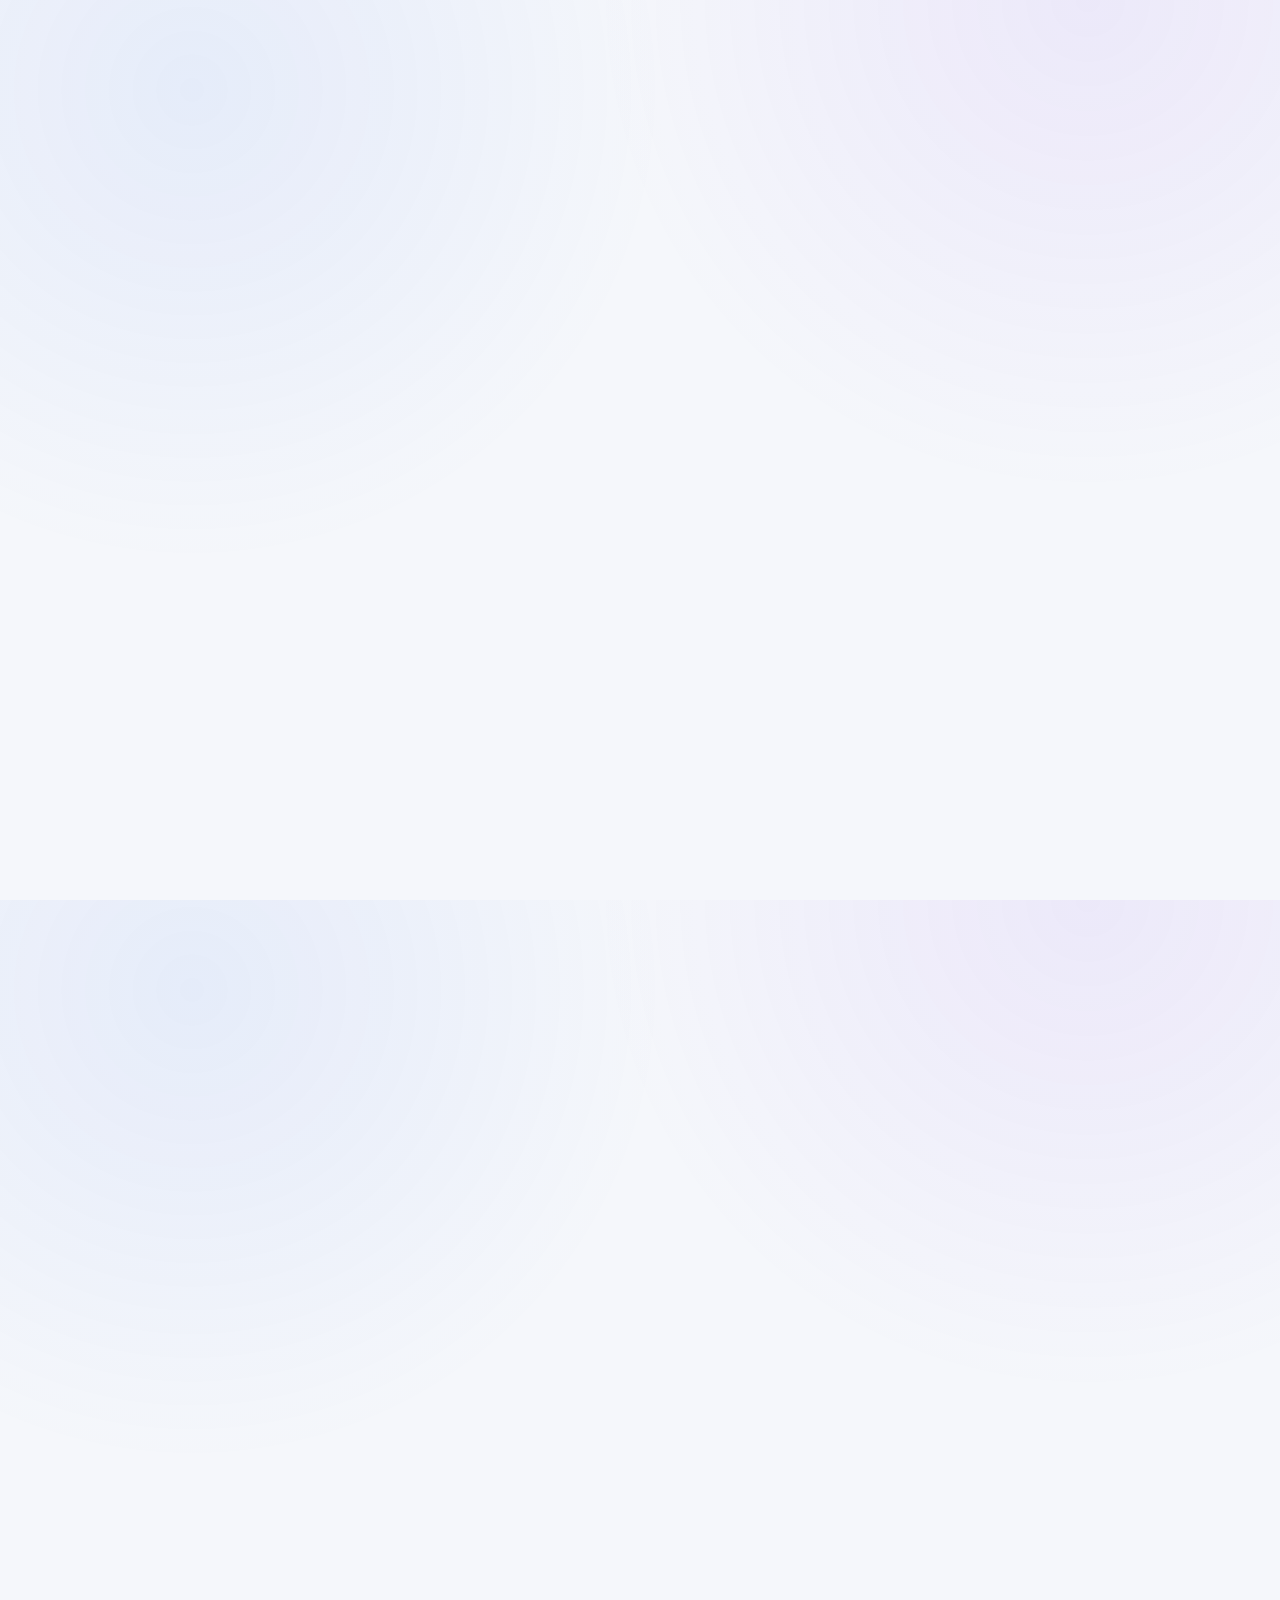
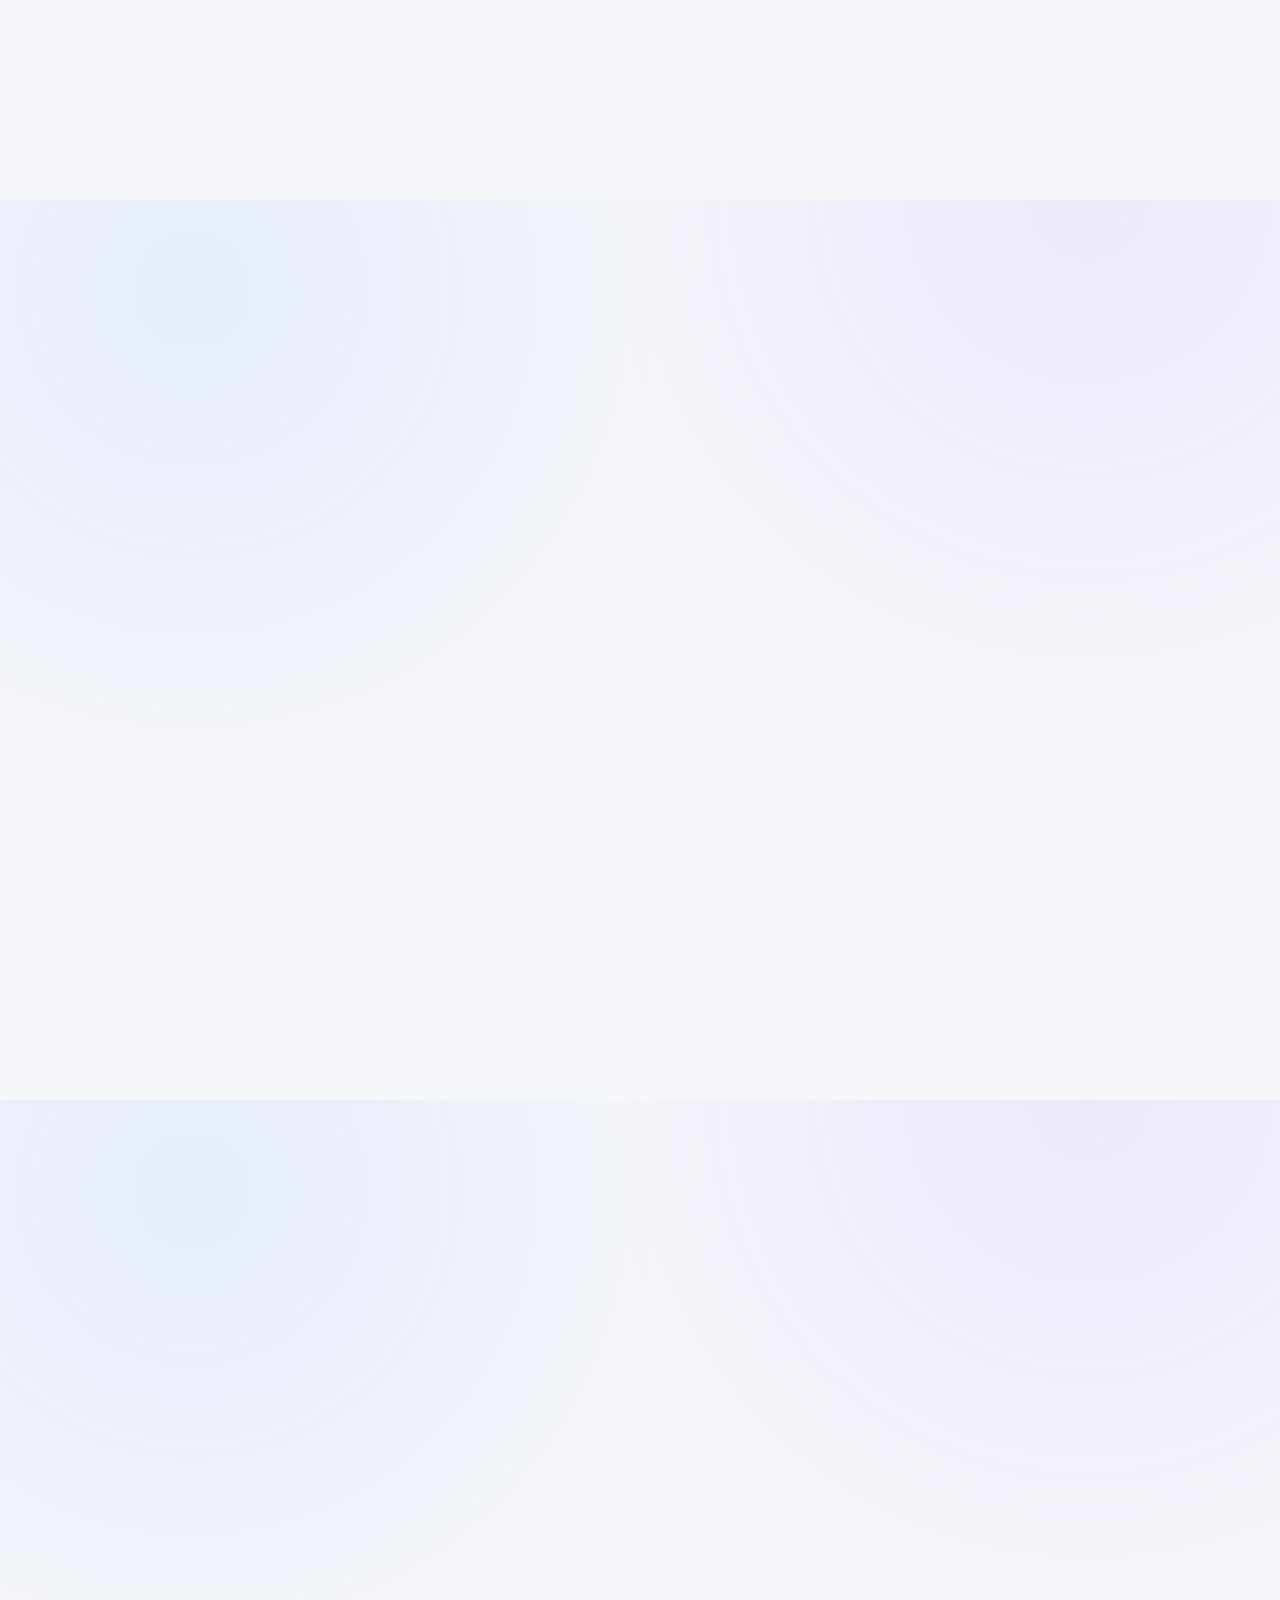
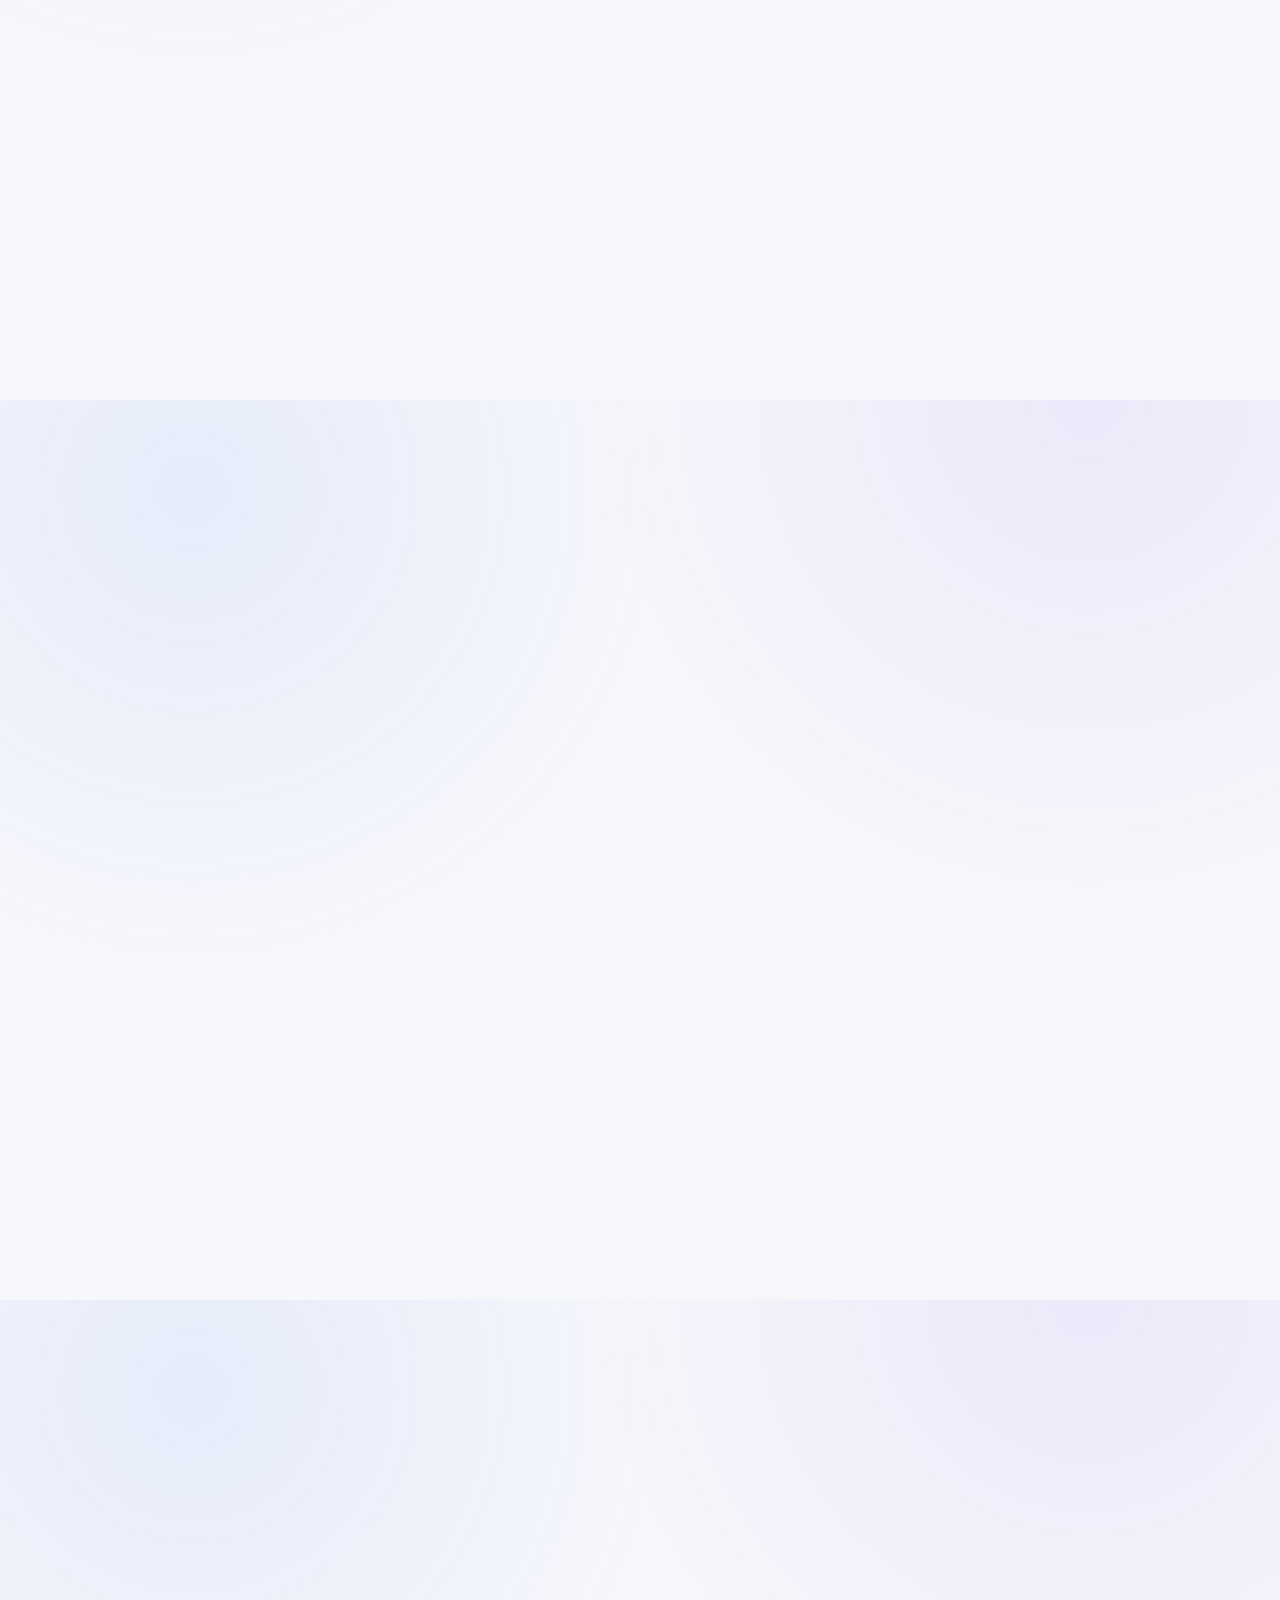
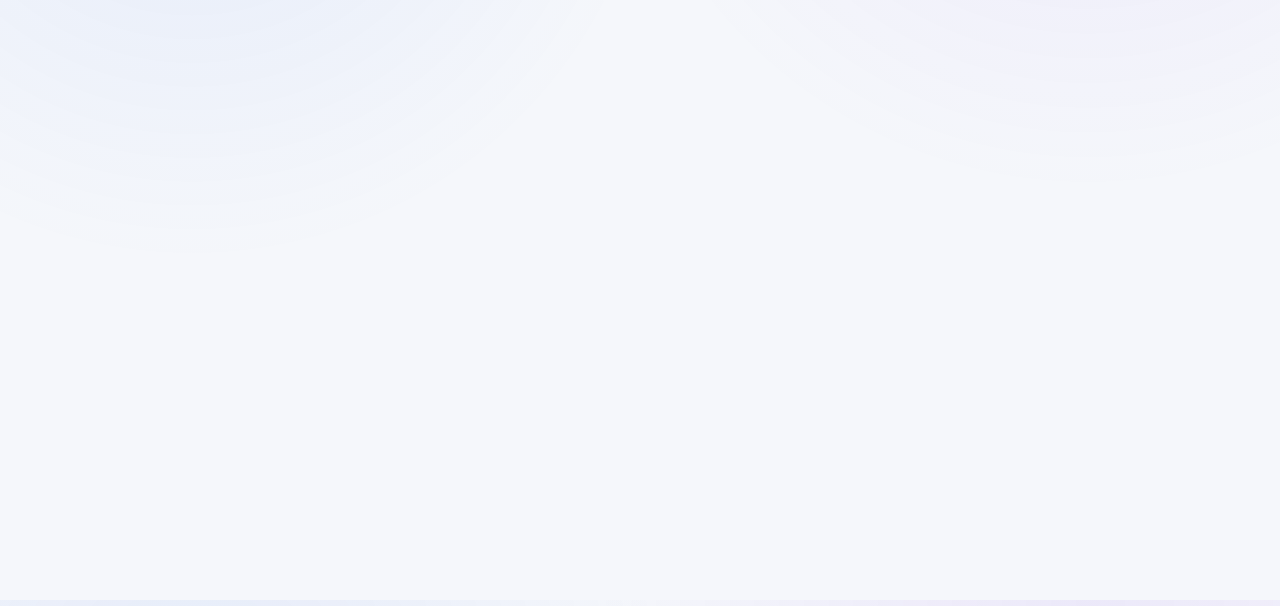
==== commit ce793a11: "Revamp landing page: improved copy, manager section, terms of service in FAQ - Updated all marketing" ====
--- a/index.html
+++ b/index.html
@@ -4,9 +4,9 @@
   <meta charset="UTF-8" />
   <meta http-equiv="Content-Language" content="he" />
   <meta name="viewport" content="width=device-width, initial-scale=1" />
-  <meta name="description" content="RED ALERT LIVE – אפליקציית התרעה וניווט חכם למקלטים בזמן אזעקה. הצטרפו לגרסת הבטא והיו הראשונים לקבל גישה." />
-
-  <title>RED ALERT LIVE – ניווט חכם למקלטים בזמן אזעקה</title>
+  <meta name="description" content="RED ALERT LIVE – כשיש אזעקה, אתה יודע לאן לרוץ. ניווט חי למקלט הקרוב בשניות. נבדק באזעקות אמת. הצטרפו לגרסת הבטא." />
+
+  <title>RED ALERT LIVE – תדע לאן לרוץ לפני שהאזעקה מסתיימת</title>
 
   <!-- Privacy / UX -->
   <meta name="referrer" content="strict-origin-when-cross-origin" />
@@ -14,6 +14,7 @@
 
   <!-- Favicon -->
   <link rel="icon" href="favicon.ico" />
+<link rel="icon" href="/assets/favicon.ico" />
 
   <!-- Preconnect fonts -->
   <link rel="preconnect" href="https://fonts.googleapis.com" />
@@ -50,6 +51,7 @@
           <a href="#alarm-flow">בזמן אזעקה</a>
           <a href="#features">פיצרים</a>
           <a href="#screens">מסכים</a>
+          <a href="#manager">מסך מנהל</a>
           <a href="#audience">למי זה מתאים</a>
           <a href="#faq">שאלות נפוצות</a>
           <button class="btn btn-sm" type="button" data-scroll="beta">הצטרפות לבטא</button>
@@ -60,6 +62,7 @@
           <a href="#alarm-flow" role="menuitem">בזמן אזעקה</a>
           <a href="#features" role="menuitem">פיצרים</a>
           <a href="#screens" role="menuitem">מסכים</a>
+          <a href="#manager" role="menuitem">מסך מנהל</a>
           <a href="#audience" role="menuitem">למי זה מתאים</a>
           <a href="#faq" role="menuitem">שאלות נפוצות</a>
           <div class="drawer-cta">
@@ -75,31 +78,29 @@
       <div class="container hero-grid">
         <div>
           <div class="hero-badge">
-            שלב בטא קדם חנות
-            <span>מחפשים נבדקים מהשטח</span>
-          </div>
-
-          <h1 class="hero-title">RED ALERT LIVE – התרעה וניווט חכם למקלטים בזמן אזעקה</h1>
+            נבדק באזעקות אמת
+            <span>גרסת בטא – מקומות מוגבלים</span>
+          </div>
+
+          <h1 class="hero-title">כשיש אזעקה – תדע לאן לרוץ לפני שהיא מסתיימת</h1>
 
           <p class="hero-subtitle">
-            ברגעי חירום אין זמן לחפש. RED ALERT LIVE מאתרת את מיקומך, מציגה את המקלטים הקרובים אליך,
-            ומנווטת אליהם לפי אזור ההתגוננות שלך.
+            RED ALERT LIVE מזהה התרעה רלוונטית לאזור שלך, מאתרת את המקלטים הקרובים ביותר ומנווטת אליהם – בלחיצה אחת, תוך שניות.
           </p>
 
           <ul class="hero-list">
-            <li><span class="bullet">•</span><span>איתור אוטומטי של מקלטים קרובים לפי GPS ומסד נתונים ארצי</span></li>
-            <li><span class="bullet">•</span><span>התאמת אזעקות לעיר ול<span dir="ltr">zone</span> שלך בלבד – פחות רעש, יותר דיוק</span></li>
-            <li><span class="bullet">•</span><span>בחירה מהירה בין שני המקלטים הקרובים ביותר ואז יציאה לניווט</span></li>
+            <li><span class="bullet">•</span><span>ניווט חי למקלט הקרוב – לא רשימה, לא בלבול, מסך אחד ברור</span></li>
+            <li><span class="bullet">•</span><span>התרעה מדויקת לפי האזור שלך בלבד – בלי רעש של אזעקות שלא רלוונטיות אליך</span></li>
+            <li><span class="bullet">•</span><span>שלושה מקורות מידע במקביל – כולל גיבוי אם השרת הרשמי עמוס</span></li>
           </ul>
 
-          <!-- ✅ הכפתור חזר -->
           <div class="email-box">
-            <div class="email-box-title">השאירו פרטים לקבלת גישה לגרסת הבטא כשנהיה מוכנים</div>
-            <button class="email-btn" type="button" data-scroll="beta">להצטרפות לגרסת הבטא</button>
+            <div class="email-box-title">הירשמו עכשיו – נשלח לכם גישה ראשונה לבטא</div>
+            <button class="email-btn" type="button" data-scroll="beta">אני רוצה גישה מוקדמת לבטא</button>
           </div>
 
           <p class="hero-note">
-            גרסת בטא מתוכננת לאנדרואיד ובהמשך גם לאייפון. להצטרפות ולבדיקות שטח – מלאו את הטופס בהמשך העמוד.
+            זמין לאנדרואיד ובהמשך גם לאייפון. האפליקציה נבדקה בשטח במהלך אזעקות אמת.
           </p>
         </div>
 
@@ -118,25 +119,25 @@
 
     <section id="how-it-works" class="problem-section">
       <div class="container">
-        <h2>מה קורה היום בזמן אזעקה</h2>
+        <h2>הרגע שהאזעקה מופעלת – מה עובר לך בראש</h2>
         <p class="section-intro">
-          ברגעים של אזעקה יש לחץ, רעש ובלבול. ברוב המקרים אנשים שואלים את עצמם שלוש שאלות פשוטות בלי שיהיה להם כלי אחד ברור שנותן תשובה.
+          שלוש שניות של פאניקה. שלוש שאלות שאין לך עליהן תשובה מיידית. RED ALERT LIVE נבנתה בדיוק לרגע הזה.
         </p>
 
         <div class="grid-3">
           <div class="card">
-            <div class="problem-card-title">🔍 איפה בכלל יש כאן מקלט</div>
-            <p class="feature-text">ברגע של אזעקה אין זמן לנחש. RED ALERT LIVE מכוונת אותך מהר למרחב המוגן גם כשאתה לא מכיר את האזור.</p>
-          </div>
-
-          <div class="card">
-            <div class="problem-card-title">🧭 מה המסלול הכי מהיר</div>
-            <p class="feature-text">יש כמה אפשרויות (ממ״ד, חדר מדרגות, מקלט ציבורי). קשה לדעת מה הכי קרוב ומהו המסלול המהיר ביותר בזמן אמת.</p>
-          </div>
-
-          <div class="card">
-            <div class="problem-card-title">⏱ כמה זמן יש לי בכלל</div>
-            <p class="feature-text">ההבדל בין אזורי התגוננות יכול להיות שניות קריטיות. בלי התאמה לעיר ול-zone קשה לדעת כמה זמן באמת יש להגיע למרחב המוגן.</p>
+            <div class="problem-card-title">🔍 "איפה בכלל יש כאן מקלט?"</div>
+            <p class="feature-text">אתה ברחוב, בפארק, ברכב, בשכונה שלא מכיר. אין זמן לגוגל. RED ALERT LIVE מציגה לך את שני המקלטים הקרובים ביותר – במטרים.</p>
+          </div>
+
+          <div class="card">
+            <div class="problem-card-title">🧭 "מה הכי קרוב ומה המסלול?"</div>
+            <p class="feature-text">ממ"ד? חדר מדרגות? מקלט ציבורי? האפליקציה מחליטה בשבילך ומנווטת ישר – בלי שאתה צריך לחשוב.</p>
+          </div>
+
+          <div class="card">
+            <div class="problem-card-title">⏱ "כמה זמן יש לי?"</div>
+            <p class="feature-text">כל אזור בארץ מקבל זמן התגוננות שונה – ההפרש יכול להיות משמעותי. ההתרעה מותאמת לאזור שלך בלבד, כדי שתדע בדיוק כמה זמן יש לך להגיע למקלט.</p>
           </div>
         </div>
       </div>
@@ -144,9 +145,9 @@
 
     <section id="alarm-flow" class="alarm-flow-section">
       <div class="container">
-        <h2>מה קורה באפליקציה בזמן אזעקה</h2>
+        <h2>מה קורה בפועל בזמן אזעקה</h2>
         <p class="section-intro">
-          האפליקציה מזהה התרעה רלוונטית, מאתרת את המיקום שלך ושולחת נוטיפיקציה. בלחיצה – האפליקציה נפתחת למסך חירום שמציג שני מקלטים הכי קרובים כדי שתבחר מיד ותצא לניווט.
+          מהרגע שהאזעקה נשמעת עד שאתה בפתח המקלט – 5 שלבים, כולם אוטומטיים, כולם בלי לבזבז שנייה.
         </p>
 
         <div class="flow-grid">
@@ -181,24 +182,24 @@
 
     <section id="features">
       <div class="container">
-        <h2>מה RED ALERT LIVE עושה עבורך בזמן אמת</h2>
-        <p class="section-intro">האפליקציה מחברת בין נתוני אזעקות, אזורי התגוננות, מיקום GPS ומסד נתונים של אלפי מקלטים כדי לתת לך תמונה אחת ברורה.</p>
+        <h2>מה בפנים – ולמה זה שונה</h2>
+        <p class="section-intro">לא עוד אפליקציית אזעקה שמציגה רשימת ערים. RED ALERT LIVE נבנתה מהבסיס סביב שאלה אחת: <strong>כמה שניות עד שאתה בפתח המקלט?</strong></p>
 
         <div class="grid-3">
-          <div class="card"><div class="feature-icon">📍</div><div class="feature-title">איתור מקלטים לפי GPS</div><div class="feature-text">שימוש במיקום הנוכחי שלך וב-MongoDB עם אלפי מקלטים בארץ להצגת הקרובים ביותר כולל מרחק במטרים.</div></div>
-          <div class="card"><div class="feature-icon">🧭</div><div class="feature-title">ניווט מהיר למקלט</div><div class="feature-text">בלחיצה אחת מתעדכנים המקלטים הקרובים, נבנה מסלול והאפליקציה מציגה כיוון ברור ליעד.</div></div>
-          <div class="card"><div class="feature-icon">🛡</div><div class="feature-title">התאמת אזעקות לעיר ול-zone</div><div class="feature-text">סינון כך שרק אזעקות רלוונטיות לאזור שלך יפעילו את מנגנון האזעקה באפליקציה.</div></div>
-          <div class="card"><div class="feature-icon">🧪</div><div class="feature-title">מצב תרגול</div><div class="feature-text">אפשרות להפעיל אזעקת תרגול ולראות מראש מסלול למקלט הקרוב בבית/במשרד.</div></div>
-          <div class="card"><div class="feature-icon">🧾</div><div class="feature-title">היסטוריית אזעקות במכשיר</div><div class="feature-text">שמירת לוג מקומי של האזעקות שזוהו במכשיר בלי לשלוח היסטוריית שימוש לשרת.</div></div>
-          <div class="card"><div class="feature-icon">📱</div><div class="feature-title">ממשק פשוט בעברית</div><div class="feature-text">מסך אחד ברור בזמן אזעקה – בלי עומס כפתורים.</div></div>
+          <div class="card"><div class="feature-icon">📍</div><div class="feature-title">מקלטים קרובים – במטרים</div><div class="feature-text">אלפי מקלטים מרחבי הארץ. האפליקציה מציגה את השניים הקרובים ביותר למיקומך הנוכחי עם מרחק מדויק.</div></div>
+          <div class="card"><div class="feature-icon">🧭</div><div class="feature-title">ניווט חי – לחיצה אחת</div><div class="feature-text">בוחר מקלט, יוצא לניווט. אין תפריטים, אין שאלות. האפליקציה מובילה אותך ישר ליעד.</div></div>
+          <div class="card"><div class="feature-icon">🛡</div><div class="feature-title">התרעה לאזור שלך בלבד</div><div class="feature-text">סינון לפי עיר ו-zone מדויק – תקבל התרעה רק כשהיא רלוונטית אליך. לא כשיש אזעקה בצפון ואתה בדרום.</div></div>
+          <div class="card"><div class="feature-icon">📡</div><div class="feature-title">שלושה מקורות התרעה במקביל</div><div class="feature-text">פיקוד העורף + שני מקורות נוספים. אם אחד עמוס או קורס – האחרים ממשיכים. נבדק באזעקות אמת.</div></div>
+          <div class="card"><div class="feature-icon">🧪</div><div class="feature-title">מצב תרגול</div><div class="feature-text">תרגל מסלול למקלט בבית, בעבודה, בשכונה – לפני שתצטרך אותו באמת.</div></div>
+          <div class="card"><div class="feature-icon">🔒</div><div class="feature-title">פרטיות מלאה</div><div class="feature-text">היסטוריית אזעקות נשמרת אצלך במכשיר בלבד. לא מועברת לשרת, לא משותפת.</div></div>
         </div>
       </div>
     </section>
 
     <section id="screens" class="screens-section">
       <div class="container">
-        <h2>איך זה נראה בפועל</h2>
-        <p class="section-intro">שלוש תמונות מהאפליקציה – מסך מפה ומקלטים קרובים, ניווט חי, תרגול.</p>
+        <h2>האפליקציה בפועל</h2>
+        <p class="section-intro">מסך מפה עם מקלטים, ניווט חי, מצב תרגול – ממשק שנבנה לשניות של לחץ.</p>
 
         <div class="grid-screens">
           <div class="card">
@@ -225,15 +226,56 @@
       </div>
     </section>
 
+    <section id="manager" class="alarm-flow-section">
+      <div class="container">
+        <h2>RED ALERT MANAGER – פלטפורמת ניהול מקלטים לרשויות וגופי ביטחון</h2>
+        <p class="section-intro">
+          כלי ייעודי לרשויות מקומיות, גופי ביטחון וגורמי חירום מקצועיים.
+          לא אפליקציה לאזרח – <strong>מערכת מבצעית לניהול מלאי המקלטים בשטח הרשות.</strong>
+        </p>
+
+        <div class="flow-grid">
+          <div class="steps" aria-label="יכולות מסך המנהל">
+            <div class="step"><div class="step-num">🗺</div><div class="step-body"><div class="step-title">תמונה ארצית מלמעלה</div><div class="step-desc">מפת ישראל אינטראקטיבית עם כלל המקלטים המוזנים. תצוגה לפי עיר, אזור, סוג מקלט – בלחיצה אחת.</div></div></div>
+            <div class="step"><div class="step-num">🔍</div><div class="step-body"><div class="step-title">סינון וחיפוש מתקדם</div><div class="step-desc">סינון לפי עיר, יישוב, סוג (מקלט / ממ"ד / מיגונית) וסטטוס. תצוגת רשימה לצד המפה לניהול יעיל.</div></div></div>
+            <div class="step"><div class="step-num">📋</div><div class="step-body"><div class="step-title">תיעוד מלא לכל מקלט</div><div class="step-desc">כתיבת הערות מבצעיות ישירות על כל מקלט: קיבולת, נגישות, מצב פיזי, ציוד, מגבלות כניסה.</div></div></div>
+            <div class="step"><div class="step-num">📊</div><div class="step-body"><div class="step-title">דשבורד פערי כיסוי</div><div class="step-desc">תצוגה סטטיסטית של פיזור המקלטים לפי עיר ואזור. כלי תכנון לזיהוי אזורים עם כיסוי חסר.</div></div></div>
+            <div class="step"><div class="step-num">🚧</div><div class="step-body"><div class="step-title">בפיתוח: חיבור למוקד 106</div><div class="step-desc">דיווח על מפגעים בשטח: מקלט חסום, דרך גישה מסוכנת, נזק מבני. תושבים ידווחו מהאפליקציה – הרשות תראה בזמן אמת.</div></div></div>
+          </div>
+
+          <aside class="flow-side" aria-label="למי מיועד RED ALERT MANAGER">
+            <div class="card">
+              <div class="problem-card-title">🏛 למי זה מיועד</div>
+              <div class="flow-highlight">
+                <div class="pill"><span class="dot"></span> רשויות מקומיות ועיריות</div>
+                <div class="pill"><span class="dot"></span> גופי ביטחון וחירום</div>
+                <div class="pill"><span class="dot"></span> קציני ביטחון ישובים</div>
+                <div class="pill"><span class="dot"></span> מחלקות חירום עירוניות</div>
+              </div>
+              <div class="mini-note">הגישה למערכת המנהל מוגבלת ומאובטחת – אינה זמינה לציבור הרחב</div>
+            </div>
+
+            <div class="card">
+              <div class="problem-card-title">📞 מעוניינים בפיילוט?</div>
+              <p class="feature-text">נשמח לדמו מותאם לרשות שלכם. השאירו פרטים בטופס ובחרו "גורם מקצועי" – נחזור אליכם ישירות.</p>
+              <div style="margin-top: 1rem;">
+                <button class="btn btn-sm" type="button" data-scroll="beta" style="width:100%">לתיאום דמו לרשות</button>
+              </div>
+            </div>
+          </aside>
+        </div>
+      </div>
+    </section>
+
     <section id="audience">
       <div class="container">
-        <h2>למי RED ALERT LIVE מתאימה</h2>
-        <p class="section-intro">האפליקציה מיועדת גם לשימוש אישי וגם כפלטפורמת פיילוט לגופים עירוניים או מקצועיים.</p>
+        <h2>למי זה מיועד</h2>
+        <p class="section-intro">כל מי שחי באזור שיש בו אזעקות – ורוצה שבפעם הבאה לא יצטרך לנחש.</p>
 
         <div class="grid-3">
-          <div class="card"><div class="audience-title">תושבים פרטיים</div><p class="feature-text">כל מי שרוצה לדעת שבזמן אזעקה יש כלי אחד ברור שמראה לאן הולכים וכמה זה רחוק.</p></div>
-          <div class="card"><div class="audience-title">רשויות מקומיות ועיריות</div><p class="feature-text">פיילוטים עירוניים, בדיקות שטח והנגשת מידע לתושבים בצורה דיגיטלית.</p></div>
-          <div class="card"><div class="audience-title">גורמי חירום ומקצוע</div><p class="feature-text">פתרון טכנולוגי לניווט למרחבים מוגנים עם דגש על חוויית שימוש בזמן אמת.</p></div>
+          <div class="card"><div class="audience-title">👤 תושבים פרטיים</div><p class="feature-text">אתה, המשפחה, הילדים. כולם יודעים לאן רצים. בלי פאניקה, בלי ניחושים, בלי לבזבז שניות יקרות.</p></div>
+          <div class="card"><div class="audience-title">🏛 רשויות מקומיות</div><p class="feature-text">הנגשה דיגיטלית של מידע למקלטים לתושבים. פיילוטים עירוניים עם נתוני שטח אמיתיים.</p></div>
+          <div class="card"><div class="audience-title">🚨 גורמי חירום ומקצוע</div><p class="feature-text">כלי שטח לניווט מהיר למרחבים מוגנים, מבוסס GPS ומסד נתונים ארצי מעודכן.</p></div>
         </div>
       </div>
     </section>
@@ -241,13 +283,13 @@
     <section id="beta-form" class="beta-section">
       <div class="container">
         <div class="beta-card">
-          <h2>הצטרפות לגרסת הבטא ובדיקות שטח</h2>
-          <p class="section-intro">האפליקציה נמצאת בשלב קדם חנות לאנדרואיד ולאייפון. השארת פרטים כאן תאפשר לנו:</p>
+          <h2>השאר פרטים – קבל גישה ראשון</h2>
+          <p class="section-intro">האפליקציה בשלבי בטא סופיים. מקומות מוגבלים. מי שנרשם עכשיו יקבל:</p>
 
           <ul class="hero-list">
-            <li><span class="bullet">•</span><span>לשלוח לך קישור להורדה כשגרסת הבטא תהיה מוכנה</span></li>
-            <li><span class="bullet">•</span><span>להזמין אותך להשתתף בבדיקות שטח אם תרצה</span></li>
-            <li><span class="bullet">•</span><span>להבין באילו ערים ואזורים יש ביקוש גבוה יותר</span></li>
+            <li><span class="bullet">•</span><span>קישור ישיר להורדה – לפני שהאפליקציה תעלה לחנות</span></li>
+            <li><span class="bullet">•</span><span>אפשרות להשתתף בבדיקות שטח ולהשפיע על הפיתוח</span></li>
+            <li><span class="bullet">•</span><span>עדיפות בגישה למוצר הסופי</span></li>
           </ul>
 
           <noscript>
@@ -322,7 +364,7 @@
             <div class="beta-actions">
               <button type="submit" class="btn-primary-lg" id="submit-btn">
                 <span class="spinner" id="submit-spinner" aria-hidden="true"></span>
-                <span id="submit-text">שלחו לי עדכון כשגרסת הבטא מוכנה</span>
+                <span id="submit-text">אני רוצה גישה מוקדמת לבטא</span>
               </button>
 
               <p class="beta-note">
@@ -335,23 +377,24 @@
       </div>
     </section>
 
-    <section>
-      <div class="container">
-        <div class="legal-card">
-          <p><strong>הבהרה:</strong> RED ALERT LIVE אינה אפליקציה רשמית של פיקוד העורף/צה״ל/כל גוף מדינתי אחר. יש לפעול תמיד לפי ההנחיות הרשמיות.</p>
-          <p class="legal-spacer">המידע שתמסרו ישמש רק ליצירת קשר ועדכונים על האפליקציה – ללא פרסום חיצוני.</p>
-        </div>
-      </div>
-    </section>
-
     <section id="faq" class="faq-section">
       <div class="container">
         <h2>שאלות נפוצות</h2>
         <div class="faq-list">
-          <details><summary>מאיפה הגיע השם RED ALERT LIVE</summary><p>השם נבחר כמחווה למשחק Command and Conquer: Red Alert.</p></details>
-          <details><summary>האם האפליקציה כבר זמינה בחנות</summary><p>כרגע בשלב קדם-חנות ובטא. מי שנרשם יקבל עדכון כשגרסת בטא תהיה זמינה.</p></details>
-          <details><summary>מה קורה באפליקציה בזמן אזעקה</summary><p>מתקבלת התרעה רלוונטית, זיהוי GPS, נוטיפיקציה, בחירת שני מקלטים קרובים וניווט חי.</p></details>
-          <details><summary>מה קורה עם הפרטים שאני משאיר</summary><p>משמשים רק לעדכון על בטא וניהול רשימת מתעניינים – ללא שיתוף עם מפרסמים.</p></details>
+          <details><summary>האם האפליקציה כבר זמינה?</summary><p>האפליקציה בשלבי בטא מתקדמים ונבדקת בשטח. מי שנרשם ברשימה יקבל גישה ראשון – עוד לפני העלייה לחנות.</p></details>
+          <details><summary>האם היא נבדקה באזעקות אמת?</summary><p>כן. המערכת פועלת ונבדקה בזמן אזעקות אמת – כולל מנגנון גיבוי לשעה שהשרת הרשמי עמוס.</p></details>
+          <details><summary>מה ההבדל מאפליקציות אזעקה אחרות?</summary><p>האפליקציות הקיימות מציגות אזעקות – RED ALERT LIVE מנווטת למקלט. זו המטרה היחידה שלה. ניווט חי, שני מקלטים קרובים, מסך אחד ברור בלחיצה אחת.</p></details>
+          <details><summary>האם האפליקציה מחליפה את פיקוד העורף?</summary><p>לא. RED ALERT LIVE היא כלי עזר נוסף. יש לפעול תמיד לפי ההנחיות הרשמיות של פיקוד העורף.</p></details>
+          <details><summary>מה קורה עם הפרטים שאני משאיר?</summary><p>משמשים רק לשליחת עדכונים על האפליקציה. לא נעביר את המייל שלך לגורמים חיצוניים לצרכי פרסום.</p></details>
+          <details id="terms"><summary>תנאי שימוש והצהרת אחריות</summary>
+            <p><strong>1. אפליקציה לא רשמית</strong> — RED ALERT LIVE אינה אפליקציה רשמית של פיקוד העורף, צה"ל, מדינת ישראל, או כל גוף ממשלתי. בכל מצב חירום יש לפעול לפי הנחיות פיקוד העורף בלבד.</p>
+            <p><strong>2. הגבלת אחריות</strong> — השימוש באחריות המשתמש בלבד. האפליקציה מסופקת כפי שהיא ("AS IS"). המפתחים אינם אחראים לכל נזק ישיר, עקיף, גופני, נפשי או רכושי שייגרם עקב שימוש בה.</p>
+            <p><strong>3. דיוק המידע וניווט</strong> — מידע האזעקות עשוי להיות מושהה, חלקי או שגוי. נתוני מפות ומקלטים עשויים לשקף מציאות שונה מהשטח. האפליקציה היא כלי עזר בלבד.</p>
+            <p><strong>4. נתוני מיקום</strong> — נתוני GPS משמשים אך ורק לניווט מקומי. אינם נשמרים בשרתים ואינם מועברים לצד שלישי לצרכי פרסום. מוכפף למדיניות הפרטיות של מערכת ההפעלה.</p>
+            <p><strong>5. מגבלות שימוש</strong> — אין להשתמש באפליקציה לניהול כוחות חירום, תיאום מבצעי, שליטה ברכב אוטונומי, או כל שימוש שבו כשל עלול לגרום לסכנת חיים.</p>
+            <p><strong>6. שינויים בתנאים</strong> — המפעילים רשאים לשנות תנאים אלה בכל עת. המשך השימוש מהווה הסכמה לתנאים המעודכנים.</p>
+            <p><strong>7. יצירת קשר</strong> — <a href="mailto:support@red-alert.live">support@red-alert.live</a></p>
+          </details>
         </div>
       </div>
     </section>
@@ -364,8 +407,10 @@
       <div class="footer-links">
         <a href="mailto:support@red-alert.live">צור קשר</a>
         <a href="#beta-form">הצטרפות לבטא</a>
+        <a href="#terms">תנאי שימוש</a>
       </div>
     </div>
+
   </footer>
 
   <div id="toast" class="toast" role="status" aria-live="polite" aria-atomic="true">
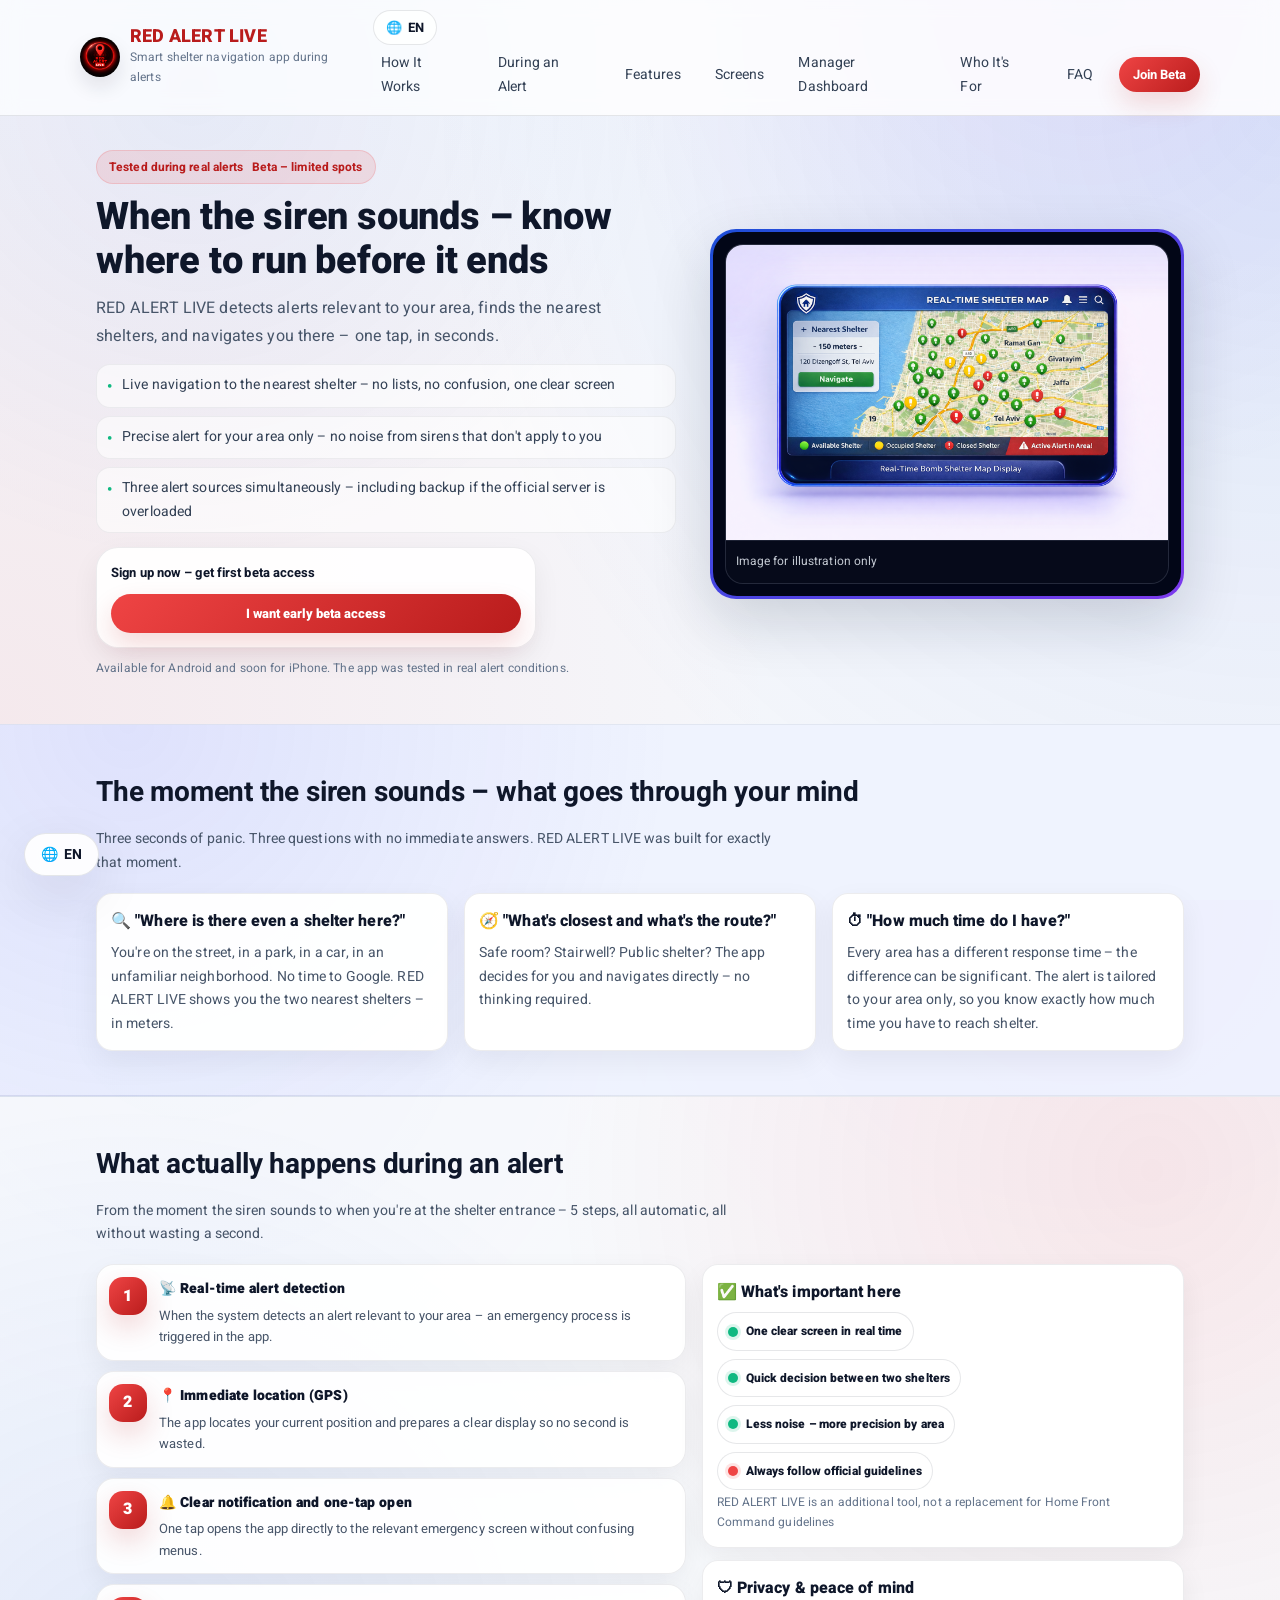
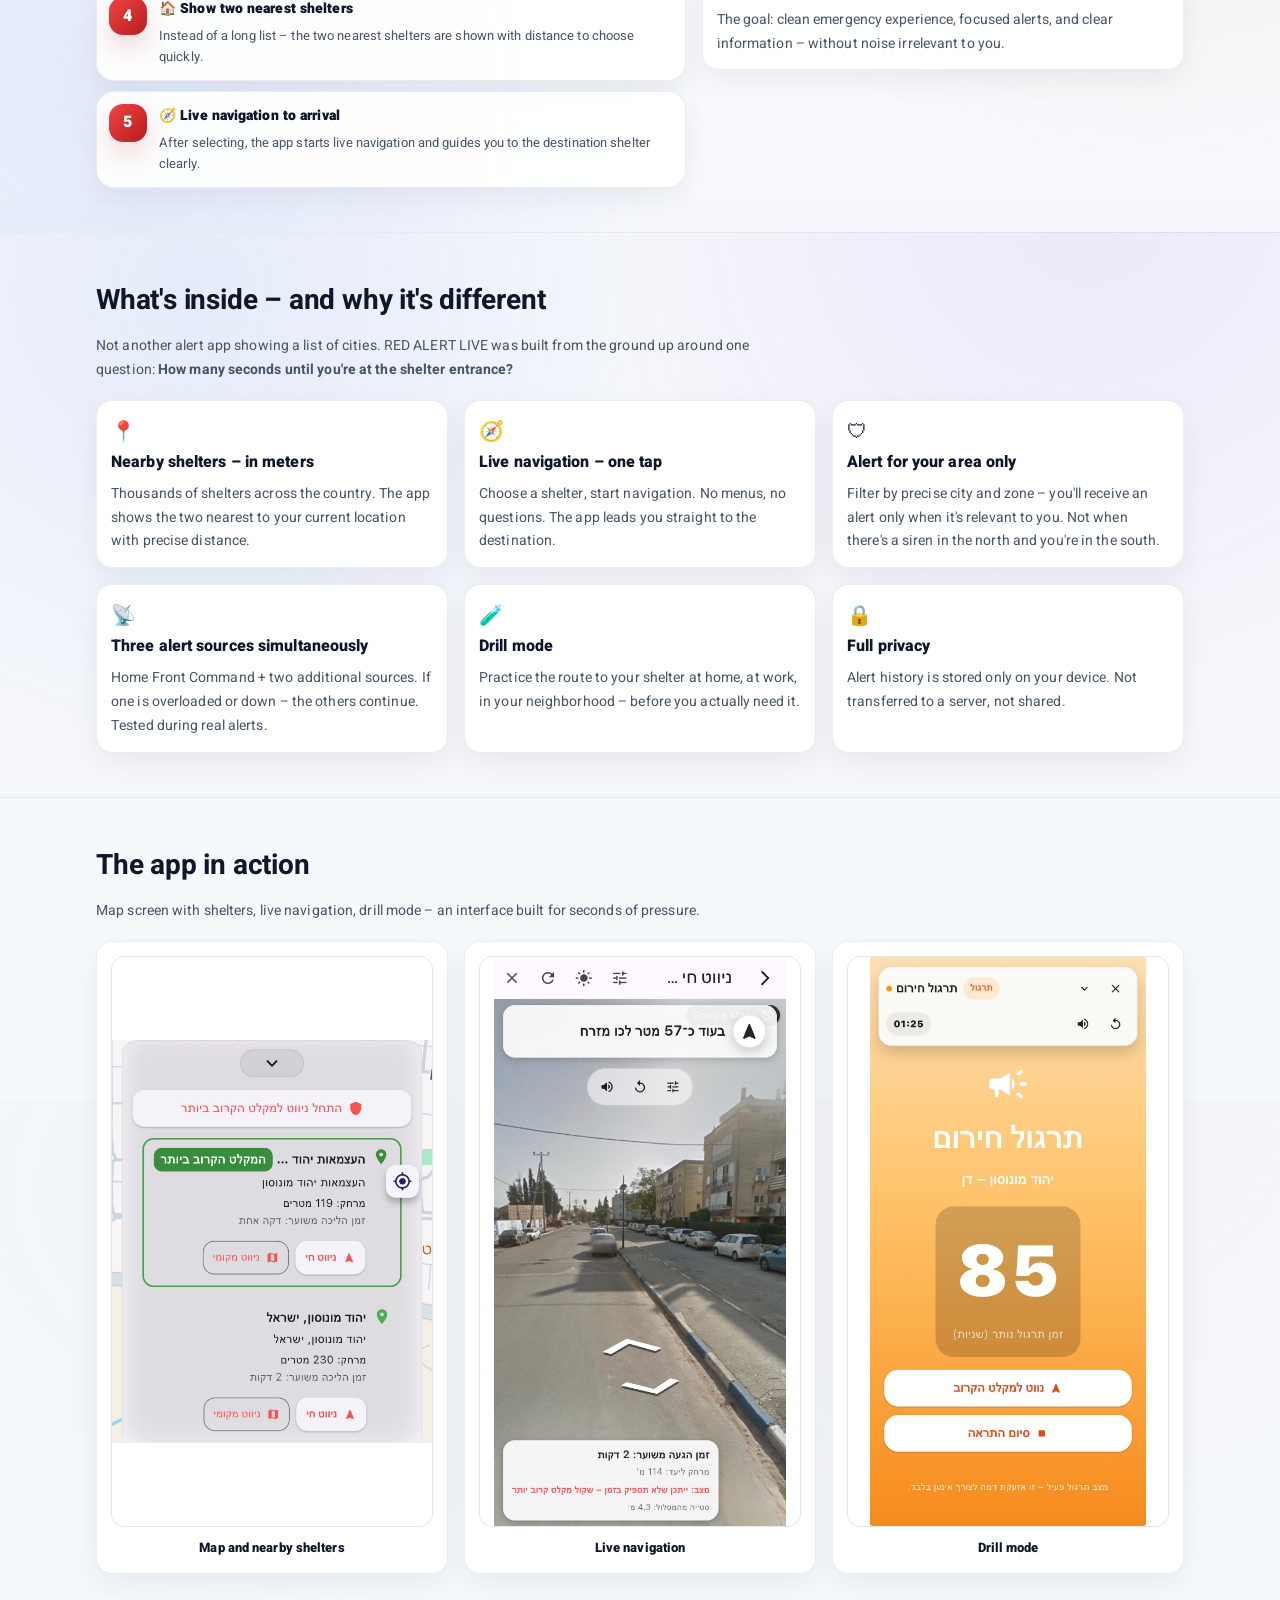
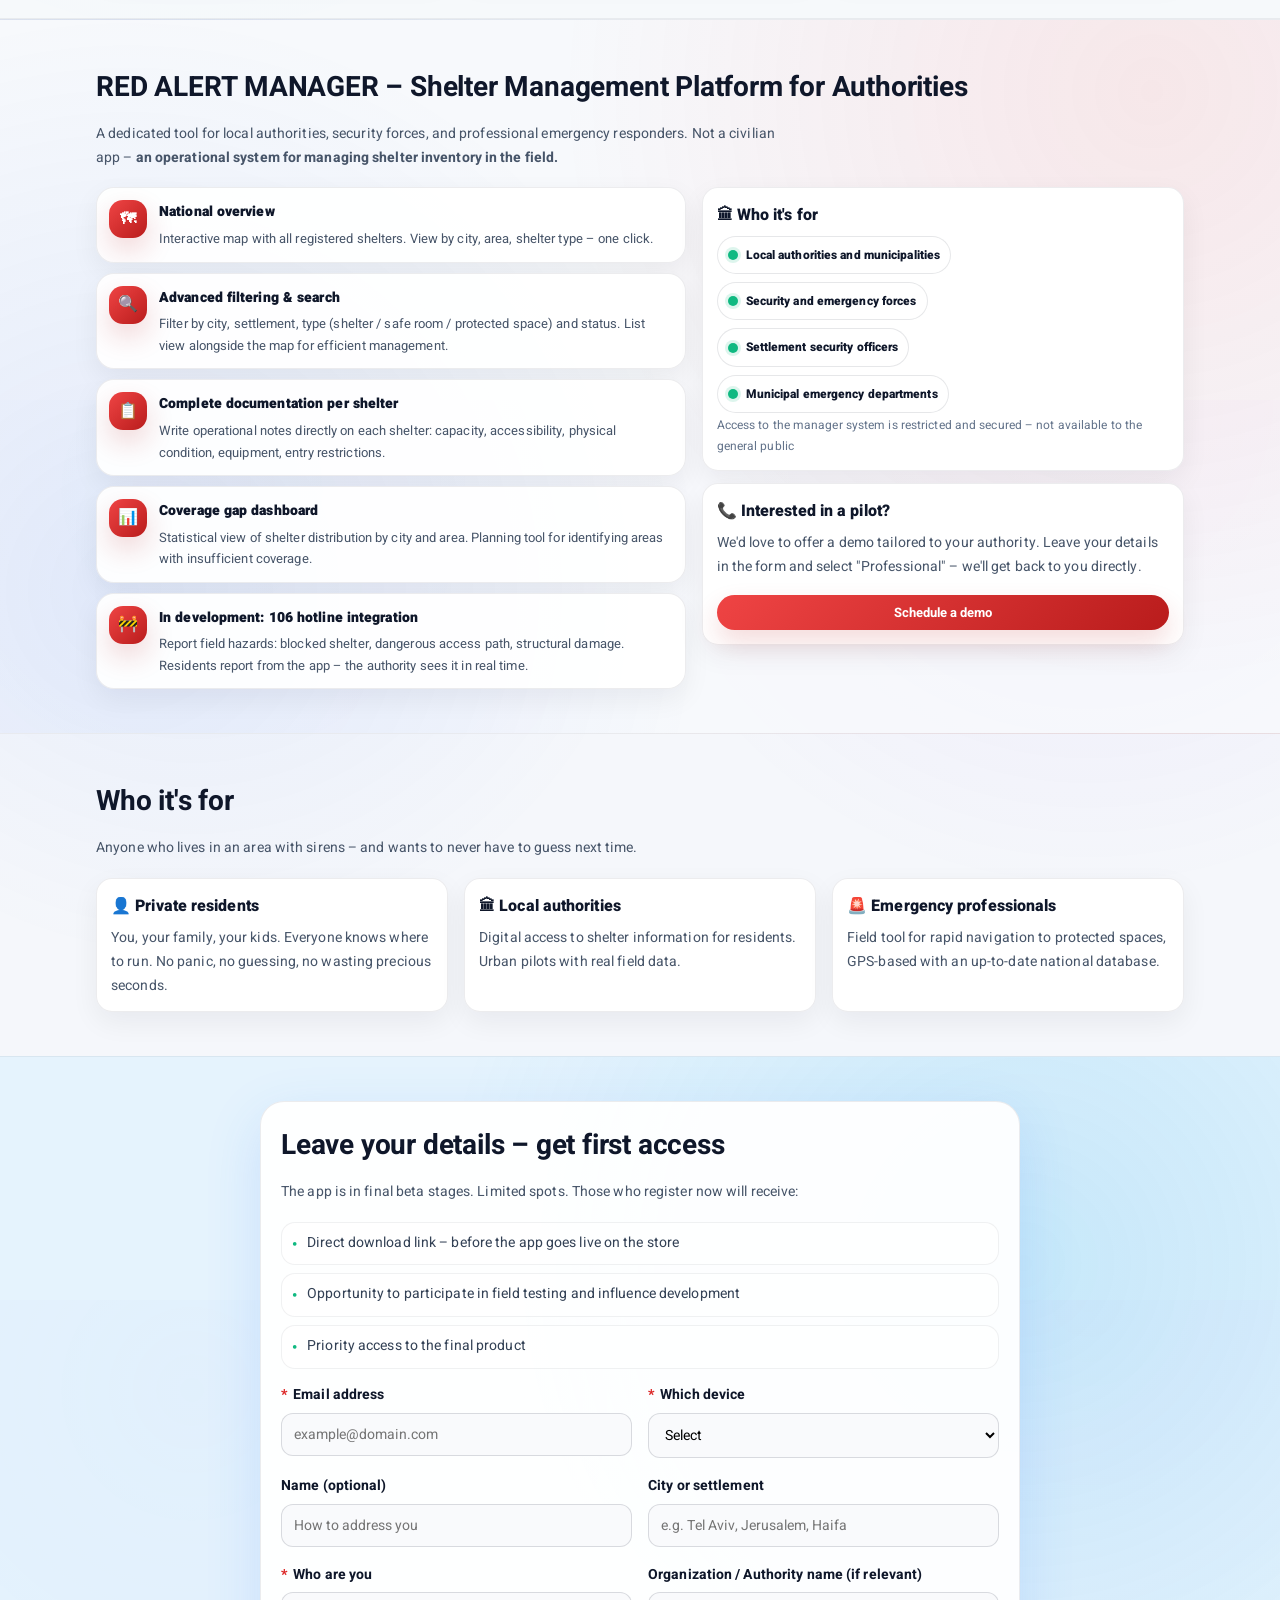
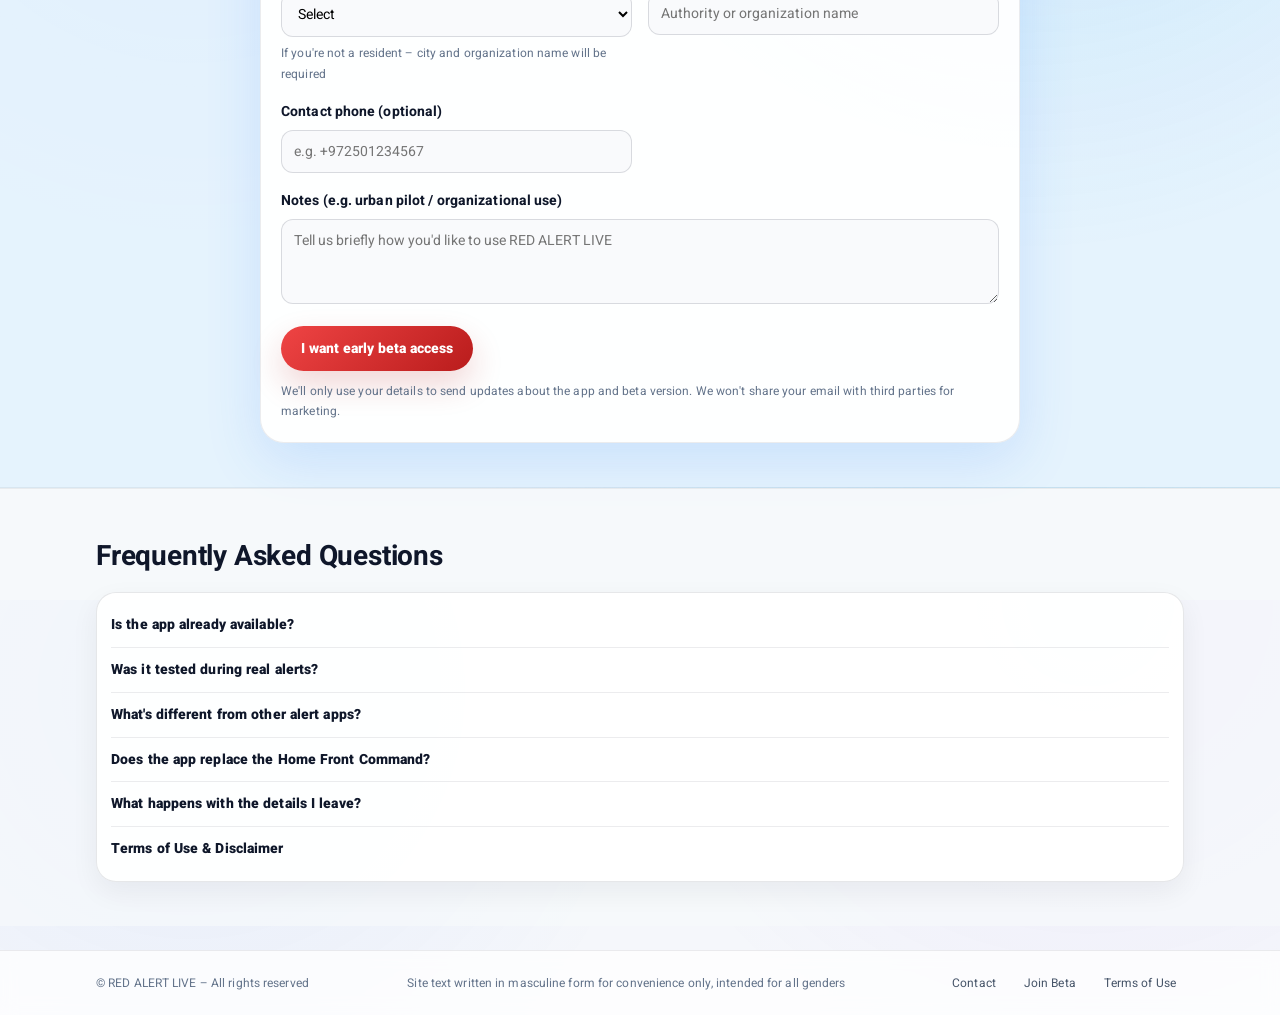
==== commit 4c23bfcb: "Add multilingual support (7 languages) with language switcher - Add i18n engine with JSON translatio" ====
--- a/index.html
+++ b/index.html
@@ -14,7 +14,7 @@
 
   <!-- Favicon -->
   <link rel="icon" href="favicon.ico" />
-<link rel="icon" href="/assets/favicon.ico" />
+  <link rel="icon" href="/assets/favicon.ico" />
 
   <!-- Preconnect fonts -->
   <link rel="preconnect" href="https://fonts.googleapis.com" />
@@ -29,17 +29,39 @@
   <header id="site-header">
     <div class="container header-inner">
       <div class="logo">
-        <img src="assets/red-alert-logo-20260115.png" alt="לוגו RED ALERT LIVE" class="logo-img" />
+        <img src="assets/red-alert-logo-20260115.png" data-i18n-alt="logo.alt" alt="לוגו RED ALERT LIVE" class="logo-img" />
         <div class="logo-text-wrap">
           <span class="logo-text-main">RED ALERT LIVE</span>
-          <span class="logo-text-sub">אפליקציה לניווט חכם למקלטים בזמן אזעקה</span>
-        </div>
-      </div>
-
-      <nav aria-label="ניווט">
+          <span class="logo-text-sub" data-i18n="logo.sub">אפליקציה לניווט חכם למקלטים בזמן אזעקה</span>
+        </div>
+      </div>
+
+      <nav data-i18n-aria="nav.nav_aria" aria-label="ניווט">
+        <div class="lang-switcher">
+          <button
+            id="lang-btn"
+            class="lang-btn"
+            data-i18n-aria="nav.lang_label"
+            aria-label="בחר שפה"
+            aria-haspopup="true"
+            aria-expanded="false"
+            type="button"
+          >🌐 <span id="lang-current-code">HE</span></button>
+          <div id="lang-dropdown" class="lang-dropdown" role="menu">
+            <button class="lang-option active" data-lang="he" role="menuitem">🇮🇱 עברית</button>
+            <button class="lang-option" data-lang="en" role="menuitem">🇬🇧 English</button>
+            <button class="lang-option" data-lang="ar" role="menuitem">🇸🇦 العربية</button>
+            <button class="lang-option" data-lang="ru" role="menuitem">🇷🇺 Русский</button>
+            <button class="lang-option" data-lang="fr" role="menuitem">🇫🇷 Français</button>
+            <button class="lang-option" data-lang="th" role="menuitem">🇹🇭 ภาษาไทย</button>
+            <button class="lang-option" data-lang="zh-CN" role="menuitem">🇨🇳 中文</button>
+          </div>
+        </div>
+
         <button
           id="menu-toggle"
           class="menu-toggle"
+          data-i18n-aria="nav.menu_open"
           aria-label="פתח תפריט"
           aria-controls="nav-drawer"
           aria-expanded="false"
@@ -47,26 +69,35 @@
         >☰</button>
 
         <div class="nav-links" id="nav-links">
-          <a href="#how-it-works">איך זה עובד</a>
-          <a href="#alarm-flow">בזמן אזעקה</a>
-          <a href="#features">פיצרים</a>
-          <a href="#screens">מסכים</a>
-          <a href="#manager">מסך מנהל</a>
-          <a href="#audience">למי זה מתאים</a>
-          <a href="#faq">שאלות נפוצות</a>
-          <button class="btn btn-sm" type="button" data-scroll="beta">הצטרפות לבטא</button>
-        </div>
-
-        <div id="nav-drawer" class="nav-drawer" role="menu" aria-label="תפריט">
-          <a href="#how-it-works" role="menuitem">איך זה עובד</a>
-          <a href="#alarm-flow" role="menuitem">בזמן אזעקה</a>
-          <a href="#features" role="menuitem">פיצרים</a>
-          <a href="#screens" role="menuitem">מסכים</a>
-          <a href="#manager" role="menuitem">מסך מנהל</a>
-          <a href="#audience" role="menuitem">למי זה מתאים</a>
-          <a href="#faq" role="menuitem">שאלות נפוצות</a>
+          <a href="#how-it-works" data-i18n="nav.how_it_works">איך זה עובד</a>
+          <a href="#alarm-flow" data-i18n="nav.alarm_flow">בזמן אזעקה</a>
+          <a href="#features" data-i18n="nav.features">פיצרים</a>
+          <a href="#screens" data-i18n="nav.screens">מסכים</a>
+          <a href="#manager" data-i18n="nav.manager">מסך מנהל</a>
+          <a href="#audience" data-i18n="nav.audience">למי זה מתאים</a>
+          <a href="#faq" data-i18n="nav.faq">שאלות נפוצות</a>
+          <button class="btn btn-sm" type="button" data-scroll="beta" data-i18n="nav.join_beta">הצטרפות לבטא</button>
+        </div>
+
+        <div id="nav-drawer" class="nav-drawer" data-i18n-aria="nav.drawer_aria" role="menu" aria-label="תפריט">
+          <a href="#how-it-works" role="menuitem" data-i18n="nav.how_it_works">איך זה עובד</a>
+          <a href="#alarm-flow" role="menuitem" data-i18n="nav.alarm_flow">בזמן אזעקה</a>
+          <a href="#features" role="menuitem" data-i18n="nav.features">פיצרים</a>
+          <a href="#screens" role="menuitem" data-i18n="nav.screens">מסכים</a>
+          <a href="#manager" role="menuitem" data-i18n="nav.manager">מסך מנהל</a>
+          <a href="#audience" role="menuitem" data-i18n="nav.audience">למי זה מתאים</a>
+          <a href="#faq" role="menuitem" data-i18n="nav.faq">שאלות נפוצות</a>
+          <div class="drawer-lang">
+            <button class="drawer-lang-option active" data-lang="he">🇮🇱</button>
+            <button class="drawer-lang-option" data-lang="en">🇬🇧</button>
+            <button class="drawer-lang-option" data-lang="ar">🇸🇦</button>
+            <button class="drawer-lang-option" data-lang="ru">🇷🇺</button>
+            <button class="drawer-lang-option" data-lang="fr">🇫🇷</button>
+            <button class="drawer-lang-option" data-lang="th">🇹🇭</button>
+            <button class="drawer-lang-option" data-lang="zh-CN">🇨🇳</button>
+          </div>
           <div class="drawer-cta">
-            <button class="btn btn-sm" type="button" data-scroll="beta">הצטרפות לבטא</button>
+            <button class="btn btn-sm" type="button" data-scroll="beta" data-i18n="nav.join_beta">הצטרפות לבטא</button>
           </div>
         </div>
       </nav>
@@ -78,28 +109,28 @@
       <div class="container hero-grid">
         <div>
           <div class="hero-badge">
-            נבדק באזעקות אמת
-            <span>גרסת בטא – מקומות מוגבלים</span>
-          </div>
-
-          <h1 class="hero-title">כשיש אזעקה – תדע לאן לרוץ לפני שהיא מסתיימת</h1>
-
-          <p class="hero-subtitle">
+            <span data-i18n="hero.badge_tested">נבדק באזעקות אמת</span>
+            <span data-i18n="hero.badge_beta">גרסת בטא – מקומות מוגבלים</span>
+          </div>
+
+          <h1 class="hero-title" data-i18n="hero.title">כשיש אזעקה – תדע לאן לרוץ לפני שהיא מסתיימת</h1>
+
+          <p class="hero-subtitle" data-i18n="hero.subtitle">
             RED ALERT LIVE מזהה התרעה רלוונטית לאזור שלך, מאתרת את המקלטים הקרובים ביותר ומנווטת אליהם – בלחיצה אחת, תוך שניות.
           </p>
 
           <ul class="hero-list">
-            <li><span class="bullet">•</span><span>ניווט חי למקלט הקרוב – לא רשימה, לא בלבול, מסך אחד ברור</span></li>
-            <li><span class="bullet">•</span><span>התרעה מדויקת לפי האזור שלך בלבד – בלי רעש של אזעקות שלא רלוונטיות אליך</span></li>
-            <li><span class="bullet">•</span><span>שלושה מקורות מידע במקביל – כולל גיבוי אם השרת הרשמי עמוס</span></li>
+            <li><span class="bullet">•</span><span data-i18n="hero.list1">ניווט חי למקלט הקרוב – לא רשימה, לא בלבול, מסך אחד ברור</span></li>
+            <li><span class="bullet">•</span><span data-i18n="hero.list2">התרעה מדויקת לפי האזור שלך בלבד – בלי רעש של אזעקות שלא רלוונטיות אליך</span></li>
+            <li><span class="bullet">•</span><span data-i18n="hero.list3">שלושה מקורות מידע במקביל – כולל גיבוי אם השרת הרשמי עמוס</span></li>
           </ul>
 
           <div class="email-box">
-            <div class="email-box-title">הירשמו עכשיו – נשלח לכם גישה ראשונה לבטא</div>
-            <button class="email-btn" type="button" data-scroll="beta">אני רוצה גישה מוקדמת לבטא</button>
-          </div>
-
-          <p class="hero-note">
+            <div class="email-box-title" data-i18n="hero.email_box_title">הירשמו עכשיו – נשלח לכם גישה ראשונה לבטא</div>
+            <button class="email-btn" type="button" data-scroll="beta" data-i18n="hero.email_btn">אני רוצה גישה מוקדמת לבטא</button>
+          </div>
+
+          <p class="hero-note" data-i18n="hero.note">
             זמין לאנדרואיד ובהמשך גם לאייפון. האפליקציה נבדקה בשטח במהלך אזעקות אמת.
           </p>
         </div>
@@ -107,9 +138,9 @@
         <div class="hero-image-wrapper">
           <div class="hero-image-inner">
             <figure class="hero-figure">
-              <img src="assets/screens/mockup.png" alt="מוקאפ של האפליקציה להמחשה" />
+              <img src="assets/screens/mockup.png" data-i18n-alt="hero.mockup_alt" alt="מוקאפ של האפליקציה להמחשה" />
               <figcaption>
-                <div class="hero-caption-note">התמונה להמחשה בלבד</div>
+                <div class="hero-caption-note" data-i18n="hero.caption_note">התמונה להמחשה בלבד</div>
               </figcaption>
             </figure>
           </div>
@@ -119,25 +150,25 @@
 
     <section id="how-it-works" class="problem-section">
       <div class="container">
-        <h2>הרגע שהאזעקה מופעלת – מה עובר לך בראש</h2>
-        <p class="section-intro">
+        <h2 data-i18n="how.title">הרגע שהאזעקה מופעלת – מה עובר לך בראש</h2>
+        <p class="section-intro" data-i18n="how.intro">
           שלוש שניות של פאניקה. שלוש שאלות שאין לך עליהן תשובה מיידית. RED ALERT LIVE נבנתה בדיוק לרגע הזה.
         </p>
 
         <div class="grid-3">
           <div class="card">
-            <div class="problem-card-title">🔍 "איפה בכלל יש כאן מקלט?"</div>
-            <p class="feature-text">אתה ברחוב, בפארק, ברכב, בשכונה שלא מכיר. אין זמן לגוגל. RED ALERT LIVE מציגה לך את שני המקלטים הקרובים ביותר – במטרים.</p>
-          </div>
-
-          <div class="card">
-            <div class="problem-card-title">🧭 "מה הכי קרוב ומה המסלול?"</div>
-            <p class="feature-text">ממ"ד? חדר מדרגות? מקלט ציבורי? האפליקציה מחליטה בשבילך ומנווטת ישר – בלי שאתה צריך לחשוב.</p>
-          </div>
-
-          <div class="card">
-            <div class="problem-card-title">⏱ "כמה זמן יש לי?"</div>
-            <p class="feature-text">כל אזור בארץ מקבל זמן התגוננות שונה – ההפרש יכול להיות משמעותי. ההתרעה מותאמת לאזור שלך בלבד, כדי שתדע בדיוק כמה זמן יש לך להגיע למקלט.</p>
+            <div class="problem-card-title" data-i18n="how.card1_title">🔍 "איפה בכלל יש כאן מקלט?"</div>
+            <p class="feature-text" data-i18n="how.card1_text">אתה ברחוב, בפארק, ברכב, בשכונה שלא מכיר. אין זמן לגוגל. RED ALERT LIVE מציגה לך את שני המקלטים הקרובים ביותר – במטרים.</p>
+          </div>
+
+          <div class="card">
+            <div class="problem-card-title" data-i18n="how.card2_title">🧭 "מה הכי קרוב ומה המסלול?"</div>
+            <p class="feature-text" data-i18n="how.card2_text">ממ"ד? חדר מדרגות? מקלט ציבורי? האפליקציה מחליטה בשבילך ומנווטת ישר – בלי שאתה צריך לחשוב.</p>
+          </div>
+
+          <div class="card">
+            <div class="problem-card-title" data-i18n="how.card3_title">⏱ "כמה זמן יש לי?"</div>
+            <p class="feature-text" data-i18n="how.card3_text">כל אזור בארץ מקבל זמן התגוננות שונה – ההפרש יכול להיות משמעותי. ההתרעה מותאמת לאזור שלך בלבד, כדי שתדע בדיוק כמה זמן יש לך להגיע למקלט.</p>
           </div>
         </div>
       </div>
@@ -145,35 +176,35 @@
 
     <section id="alarm-flow" class="alarm-flow-section">
       <div class="container">
-        <h2>מה קורה בפועל בזמן אזעקה</h2>
-        <p class="section-intro">
+        <h2 data-i18n="flow.title">מה קורה בפועל בזמן אזעקה</h2>
+        <p class="section-intro" data-i18n="flow.intro">
           מהרגע שהאזעקה נשמעת עד שאתה בפתח המקלט – 5 שלבים, כולם אוטומטיים, כולם בלי לבזבז שנייה.
         </p>
 
         <div class="flow-grid">
-          <div class="steps" aria-label="שלבי פעולה בזמן אזעקה">
-            <div class="step"><div class="step-num">1</div><div class="step-body"><div class="step-title">📡 זיהוי התרעה בזמן אמת</div><div class="step-desc">כשהמערכת מזהה התרעה רלוונטית לאזור שלך – מופעל תהליך חירום באפליקציה.</div></div></div>
-            <div class="step"><div class="step-num">2</div><div class="step-body"><div class="step-title">📍 איתור מיקום מיידי (GPS)</div><div class="step-desc">האפליקציה מאתרת את המיקום הנוכחי שלך ומכינה תצוגה ברורה כדי לא לבזבז שנייה.</div></div></div>
-            <div class="step"><div class="step-num">3</div><div class="step-body"><div class="step-title">🔔 נוטיפיקציה ברורה ופתיחה בלחיצה</div><div class="step-desc">בלחיצה אחת האפליקציה נפתחת ישר למסך החירום הרלוונטי בלי תפריטים מבלבלים.</div></div></div>
-            <div class="step"><div class="step-num">4</div><div class="step-body"><div class="step-title">🏠 הצגת שני מקלטים הכי קרובים</div><div class="step-desc">במקום רשימה ארוכה – מוצגים שני המקלטים הקרובים ביותר עם מרחק כדי לבחור מהר.</div></div></div>
-            <div class="step"><div class="step-num">5</div><div class="step-body"><div class="step-title">🧭 ניווט חי עד הגעה</div><div class="step-desc">לאחר בחירה האפליקציה נכנסת לניווט חי ומובילה אותך למקלט היעד בצורה ברורה.</div></div></div>
-          </div>
-
-          <aside class="flow-side" aria-label="דגשים חשובים">
+          <div class="steps" data-i18n-aria="flow.steps_aria" aria-label="שלבי פעולה בזמן אזעקה">
+            <div class="step"><div class="step-num">1</div><div class="step-body"><div class="step-title" data-i18n="flow.step1_title">📡 זיהוי התרעה בזמן אמת</div><div class="step-desc" data-i18n="flow.step1_desc">כשהמערכת מזהה התרעה רלוונטית לאזור שלך – מופעל תהליך חירום באפליקציה.</div></div></div>
+            <div class="step"><div class="step-num">2</div><div class="step-body"><div class="step-title" data-i18n="flow.step2_title">📍 איתור מיקום מיידי (GPS)</div><div class="step-desc" data-i18n="flow.step2_desc">האפליקציה מאתרת את המיקום הנוכחי שלך ומכינה תצוגה ברורה כדי לא לבזבז שנייה.</div></div></div>
+            <div class="step"><div class="step-num">3</div><div class="step-body"><div class="step-title" data-i18n="flow.step3_title">🔔 נוטיפיקציה ברורה ופתיחה בלחיצה</div><div class="step-desc" data-i18n="flow.step3_desc">בלחיצה אחת האפליקציה נפתחת ישר למסך החירום הרלוונטי בלי תפריטים מבלבלים.</div></div></div>
+            <div class="step"><div class="step-num">4</div><div class="step-body"><div class="step-title" data-i18n="flow.step4_title">🏠 הצגת שני מקלטים הכי קרובים</div><div class="step-desc" data-i18n="flow.step4_desc">במקום רשימה ארוכה – מוצגים שני המקלטים הקרובים ביותר עם מרחק כדי לבחור מהר.</div></div></div>
+            <div class="step"><div class="step-num">5</div><div class="step-body"><div class="step-title" data-i18n="flow.step5_title">🧭 ניווט חי עד הגעה</div><div class="step-desc" data-i18n="flow.step5_desc">לאחר בחירה האפליקציה נכנסת לניווט חי ומובילה אותך למקלט היעד בצורה ברורה.</div></div></div>
+          </div>
+
+          <aside class="flow-side" data-i18n-aria="flow.highlights_aria" aria-label="דגשים חשובים">
             <div class="card">
-              <div class="problem-card-title">✅ מה חשוב פה</div>
+              <div class="problem-card-title" data-i18n="flow.highlights_title">✅ מה חשוב פה</div>
               <div class="flow-highlight">
-                <div class="pill"><span class="dot"></span> מסך אחד ברור בזמן אמת</div>
-                <div class="pill"><span class="dot"></span> החלטה מהירה בין שני מקלטים</div>
-                <div class="pill"><span class="dot"></span> פחות רעש – יותר דיוק לפי אזור</div>
-                <div class="pill warn"><span class="dot"></span> בכל מקרה פועלים לפי הנחיות רשמיות</div>
+                <div class="pill"><span class="dot"></span> <span data-i18n="flow.pill1">מסך אחד ברור בזמן אמת</span></div>
+                <div class="pill"><span class="dot"></span> <span data-i18n="flow.pill2">החלטה מהירה בין שני מקלטים</span></div>
+                <div class="pill"><span class="dot"></span> <span data-i18n="flow.pill3">פחות רעש – יותר דיוק לפי אזור</span></div>
+                <div class="pill warn"><span class="dot"></span> <span data-i18n="flow.pill4">בכל מקרה פועלים לפי הנחיות רשמיות</span></div>
               </div>
-              <div class="mini-note">RED ALERT LIVE היא כלי עזר נוסף ולא תחליף להנחיות פיקוד העורף</div>
+              <div class="mini-note" data-i18n="flow.mini_note">RED ALERT LIVE היא כלי עזר נוסף ולא תחליף להנחיות פיקוד העורף</div>
             </div>
 
             <div class="card">
-              <div class="problem-card-title">🛡 פרטיות ושקט נפשי</div>
-              <p class="feature-text">המטרה: חוויית חירום נקייה, התראות ממוקדות ומידע ברור – בלי רעש שלא רלוונטי אליך.</p>
+              <div class="problem-card-title" data-i18n="flow.privacy_title">🛡 פרטיות ושקט נפשי</div>
+              <p class="feature-text" data-i18n="flow.privacy_text">המטרה: חוויית חירום נקייה, התראות ממוקדות ומידע ברור – בלי רעש שלא רלוונטי אליך.</p>
             </div>
           </aside>
         </div>
@@ -182,44 +213,44 @@
 
     <section id="features">
       <div class="container">
-        <h2>מה בפנים – ולמה זה שונה</h2>
-        <p class="section-intro">לא עוד אפליקציית אזעקה שמציגה רשימת ערים. RED ALERT LIVE נבנתה מהבסיס סביב שאלה אחת: <strong>כמה שניות עד שאתה בפתח המקלט?</strong></p>
+        <h2 data-i18n="features.title">מה בפנים – ולמה זה שונה</h2>
+        <p class="section-intro" data-i18n-html="features.intro_html">לא עוד אפליקציית אזעקה שמציגה רשימת ערים. RED ALERT LIVE נבנתה מהבסיס סביב שאלה אחת: <strong>כמה שניות עד שאתה בפתח המקלט?</strong></p>
 
         <div class="grid-3">
-          <div class="card"><div class="feature-icon">📍</div><div class="feature-title">מקלטים קרובים – במטרים</div><div class="feature-text">אלפי מקלטים מרחבי הארץ. האפליקציה מציגה את השניים הקרובים ביותר למיקומך הנוכחי עם מרחק מדויק.</div></div>
-          <div class="card"><div class="feature-icon">🧭</div><div class="feature-title">ניווט חי – לחיצה אחת</div><div class="feature-text">בוחר מקלט, יוצא לניווט. אין תפריטים, אין שאלות. האפליקציה מובילה אותך ישר ליעד.</div></div>
-          <div class="card"><div class="feature-icon">🛡</div><div class="feature-title">התרעה לאזור שלך בלבד</div><div class="feature-text">סינון לפי עיר ו-zone מדויק – תקבל התרעה רק כשהיא רלוונטית אליך. לא כשיש אזעקה בצפון ואתה בדרום.</div></div>
-          <div class="card"><div class="feature-icon">📡</div><div class="feature-title">שלושה מקורות התרעה במקביל</div><div class="feature-text">פיקוד העורף + שני מקורות נוספים. אם אחד עמוס או קורס – האחרים ממשיכים. נבדק באזעקות אמת.</div></div>
-          <div class="card"><div class="feature-icon">🧪</div><div class="feature-title">מצב תרגול</div><div class="feature-text">תרגל מסלול למקלט בבית, בעבודה, בשכונה – לפני שתצטרך אותו באמת.</div></div>
-          <div class="card"><div class="feature-icon">🔒</div><div class="feature-title">פרטיות מלאה</div><div class="feature-text">היסטוריית אזעקות נשמרת אצלך במכשיר בלבד. לא מועברת לשרת, לא משותפת.</div></div>
+          <div class="card"><div class="feature-icon">📍</div><div class="feature-title" data-i18n="features.f1_title">מקלטים קרובים – במטרים</div><div class="feature-text" data-i18n="features.f1_text">אלפי מקלטים מרחבי הארץ. האפליקציה מציגה את השניים הקרובים ביותר למיקומך הנוכחי עם מרחק מדויק.</div></div>
+          <div class="card"><div class="feature-icon">🧭</div><div class="feature-title" data-i18n="features.f2_title">ניווט חי – לחיצה אחת</div><div class="feature-text" data-i18n="features.f2_text">בוחר מקלט, יוצא לניווט. אין תפריטים, אין שאלות. האפליקציה מובילה אותך ישר ליעד.</div></div>
+          <div class="card"><div class="feature-icon">🛡</div><div class="feature-title" data-i18n="features.f3_title">התרעה לאזור שלך בלבד</div><div class="feature-text" data-i18n="features.f3_text">סינון לפי עיר ו-zone מדויק – תקבל התרעה רק כשהיא רלוונטית אליך. לא כשיש אזעקה בצפון ואתה בדרום.</div></div>
+          <div class="card"><div class="feature-icon">📡</div><div class="feature-title" data-i18n="features.f4_title">שלושה מקורות התרעה במקביל</div><div class="feature-text" data-i18n="features.f4_text">פיקוד העורף + שני מקורות נוספים. אם אחד עמוס או קורס – האחרים ממשיכים. נבדק באזעקות אמת.</div></div>
+          <div class="card"><div class="feature-icon">🧪</div><div class="feature-title" data-i18n="features.f5_title">מצב תרגול</div><div class="feature-text" data-i18n="features.f5_text">תרגל מסלול למקלט בבית, בעבודה, בשכונה – לפני שתצטרך אותו באמת.</div></div>
+          <div class="card"><div class="feature-icon">🔒</div><div class="feature-title" data-i18n="features.f6_title">פרטיות מלאה</div><div class="feature-text" data-i18n="features.f6_text">היסטוריית אזעקות נשמרת אצלך במכשיר בלבד. לא מועברת לשרת, לא משותפת.</div></div>
         </div>
       </div>
     </section>
 
     <section id="screens" class="screens-section">
       <div class="container">
-        <h2>האפליקציה בפועל</h2>
-        <p class="section-intro">מסך מפה עם מקלטים, ניווט חי, מצב תרגול – ממשק שנבנה לשניות של לחץ.</p>
+        <h2 data-i18n="screens.title">האפליקציה בפועל</h2>
+        <p class="section-intro" data-i18n="screens.intro">מסך מפה עם מקלטים, ניווט חי, מצב תרגול – ממשק שנבנה לשניות של לחץ.</p>
 
         <div class="grid-screens">
           <div class="card">
             <figure class="screen-figure">
-              <div class="screen-img-wrap"><img class="screen-img" src="assets/screens/map_shelters.png" alt="מסך מפה ומקלטים קרובים" /></div>
-              <figcaption class="screen-caption">מסך מפה ומקלטים קרובים</figcaption>
+              <div class="screen-img-wrap"><img class="screen-img" src="assets/screens/map_shelters.png" data-i18n-alt="screens.s1_alt" alt="מסך מפה ומקלטים קרובים" /></div>
+              <figcaption class="screen-caption" data-i18n="screens.s1_caption">מסך מפה ומקלטים קרובים</figcaption>
             </figure>
           </div>
 
           <div class="card">
             <figure class="screen-figure">
-              <div class="screen-img-wrap"><img class="screen-img" src="assets/screens/live_navigation.png" alt="ניווט חי" /></div>
-              <figcaption class="screen-caption">ניווט חי</figcaption>
+              <div class="screen-img-wrap"><img class="screen-img" src="assets/screens/live_navigation.png" data-i18n-alt="screens.s2_alt" alt="ניווט חי" /></div>
+              <figcaption class="screen-caption" data-i18n="screens.s2_caption">ניווט חי</figcaption>
             </figure>
           </div>
 
           <div class="card">
             <figure class="screen-figure">
-              <div class="screen-img-wrap"><img class="screen-img" src="assets/screens/drill.png" alt="תרגול" /></div>
-              <figcaption class="screen-caption">תרגול</figcaption>
+              <div class="screen-img-wrap"><img class="screen-img" src="assets/screens/drill.png" data-i18n-alt="screens.s3_alt" alt="תרגול" /></div>
+              <figcaption class="screen-caption" data-i18n="screens.s3_caption">תרגול</figcaption>
             </figure>
           </div>
         </div>
@@ -228,38 +259,38 @@
 
     <section id="manager" class="alarm-flow-section">
       <div class="container">
-        <h2>RED ALERT MANAGER – פלטפורמת ניהול מקלטים לרשויות וגופי ביטחון</h2>
-        <p class="section-intro">
+        <h2 data-i18n="manager.title">RED ALERT MANAGER – פלטפורמת ניהול מקלטים לרשויות וגופי ביטחון</h2>
+        <p class="section-intro" data-i18n-html="manager.intro_html">
           כלי ייעודי לרשויות מקומיות, גופי ביטחון וגורמי חירום מקצועיים.
           לא אפליקציה לאזרח – <strong>מערכת מבצעית לניהול מלאי המקלטים בשטח הרשות.</strong>
         </p>
 
         <div class="flow-grid">
-          <div class="steps" aria-label="יכולות מסך המנהל">
-            <div class="step"><div class="step-num">🗺</div><div class="step-body"><div class="step-title">תמונה ארצית מלמעלה</div><div class="step-desc">מפת ישראל אינטראקטיבית עם כלל המקלטים המוזנים. תצוגה לפי עיר, אזור, סוג מקלט – בלחיצה אחת.</div></div></div>
-            <div class="step"><div class="step-num">🔍</div><div class="step-body"><div class="step-title">סינון וחיפוש מתקדם</div><div class="step-desc">סינון לפי עיר, יישוב, סוג (מקלט / ממ"ד / מיגונית) וסטטוס. תצוגת רשימה לצד המפה לניהול יעיל.</div></div></div>
-            <div class="step"><div class="step-num">📋</div><div class="step-body"><div class="step-title">תיעוד מלא לכל מקלט</div><div class="step-desc">כתיבת הערות מבצעיות ישירות על כל מקלט: קיבולת, נגישות, מצב פיזי, ציוד, מגבלות כניסה.</div></div></div>
-            <div class="step"><div class="step-num">📊</div><div class="step-body"><div class="step-title">דשבורד פערי כיסוי</div><div class="step-desc">תצוגה סטטיסטית של פיזור המקלטים לפי עיר ואזור. כלי תכנון לזיהוי אזורים עם כיסוי חסר.</div></div></div>
-            <div class="step"><div class="step-num">🚧</div><div class="step-body"><div class="step-title">בפיתוח: חיבור למוקד 106</div><div class="step-desc">דיווח על מפגעים בשטח: מקלט חסום, דרך גישה מסוכנת, נזק מבני. תושבים ידווחו מהאפליקציה – הרשות תראה בזמן אמת.</div></div></div>
-          </div>
-
-          <aside class="flow-side" aria-label="למי מיועד RED ALERT MANAGER">
+          <div class="steps" data-i18n-aria="manager.steps_aria" aria-label="יכולות מסך המנהל">
+            <div class="step"><div class="step-num">🗺</div><div class="step-body"><div class="step-title" data-i18n="manager.step1_title">תמונה ארצית מלמעלה</div><div class="step-desc" data-i18n="manager.step1_desc">מפת ישראל אינטראקטיבית עם כלל המקלטים המוזנים. תצוגה לפי עיר, אזור, סוג מקלט – בלחיצה אחת.</div></div></div>
+            <div class="step"><div class="step-num">🔍</div><div class="step-body"><div class="step-title" data-i18n="manager.step2_title">סינון וחיפוש מתקדם</div><div class="step-desc" data-i18n="manager.step2_desc">סינון לפי עיר, יישוב, סוג (מקלט / ממ"ד / מיגונית) וסטטוס. תצוגת רשימה לצד המפה לניהול יעיל.</div></div></div>
+            <div class="step"><div class="step-num">📋</div><div class="step-body"><div class="step-title" data-i18n="manager.step3_title">תיעוד מלא לכל מקלט</div><div class="step-desc" data-i18n="manager.step3_desc">כתיבת הערות מבצעיות ישירות על כל מקלט: קיבולת, נגישות, מצב פיזי, ציוד, מגבלות כניסה.</div></div></div>
+            <div class="step"><div class="step-num">📊</div><div class="step-body"><div class="step-title" data-i18n="manager.step4_title">דשבורד פערי כיסוי</div><div class="step-desc" data-i18n="manager.step4_desc">תצוגה סטטיסטית של פיזור המקלטים לפי עיר ואזור. כלי תכנון לזיהוי אזורים עם כיסוי חסר.</div></div></div>
+            <div class="step"><div class="step-num">🚧</div><div class="step-body"><div class="step-title" data-i18n="manager.step5_title">בפיתוח: חיבור למוקד 106</div><div class="step-desc" data-i18n="manager.step5_desc">דיווח על מפגעים בשטח: מקלט חסום, דרך גישה מסוכנת, נזק מבני. תושבים ידווחו מהאפליקציה – הרשות תראה בזמן אמת.</div></div></div>
+          </div>
+
+          <aside class="flow-side" data-i18n-aria="manager.audience_aria" aria-label="למי מיועד RED ALERT MANAGER">
             <div class="card">
-              <div class="problem-card-title">🏛 למי זה מיועד</div>
+              <div class="problem-card-title" data-i18n="manager.audience_title">🏛 למי זה מיועד</div>
               <div class="flow-highlight">
-                <div class="pill"><span class="dot"></span> רשויות מקומיות ועיריות</div>
-                <div class="pill"><span class="dot"></span> גופי ביטחון וחירום</div>
-                <div class="pill"><span class="dot"></span> קציני ביטחון ישובים</div>
-                <div class="pill"><span class="dot"></span> מחלקות חירום עירוניות</div>
+                <div class="pill"><span class="dot"></span> <span data-i18n="manager.pill1">רשויות מקומיות ועיריות</span></div>
+                <div class="pill"><span class="dot"></span> <span data-i18n="manager.pill2">גופי ביטחון וחירום</span></div>
+                <div class="pill"><span class="dot"></span> <span data-i18n="manager.pill3">קציני ביטחון ישובים</span></div>
+                <div class="pill"><span class="dot"></span> <span data-i18n="manager.pill4">מחלקות חירום עירוניות</span></div>
               </div>
-              <div class="mini-note">הגישה למערכת המנהל מוגבלת ומאובטחת – אינה זמינה לציבור הרחב</div>
+              <div class="mini-note" data-i18n="manager.mini_note">הגישה למערכת המנהל מוגבלת ומאובטחת – אינה זמינה לציבור הרחב</div>
             </div>
 
             <div class="card">
-              <div class="problem-card-title">📞 מעוניינים בפיילוט?</div>
-              <p class="feature-text">נשמח לדמו מותאם לרשות שלכם. השאירו פרטים בטופס ובחרו "גורם מקצועי" – נחזור אליכם ישירות.</p>
+              <div class="problem-card-title" data-i18n="manager.demo_title">📞 מעוניינים בפיילוט?</div>
+              <p class="feature-text" data-i18n="manager.demo_text">נשמח לדמו מותאם לרשות שלכם. השאירו פרטים בטופס ובחרו "גורם מקצועי" – נחזור אליכם ישירות.</p>
               <div style="margin-top: 1rem;">
-                <button class="btn btn-sm" type="button" data-scroll="beta" style="width:100%">לתיאום דמו לרשות</button>
+                <button class="btn btn-sm" type="button" data-scroll="beta" style="width:100%" data-i18n="manager.demo_btn">לתיאום דמו לרשות</button>
               </div>
             </div>
           </aside>
@@ -269,13 +300,13 @@
 
     <section id="audience">
       <div class="container">
-        <h2>למי זה מיועד</h2>
-        <p class="section-intro">כל מי שחי באזור שיש בו אזעקות – ורוצה שבפעם הבאה לא יצטרך לנחש.</p>
+        <h2 data-i18n="audience.title">למי זה מיועד</h2>
+        <p class="section-intro" data-i18n="audience.intro">כל מי שחי באזור שיש בו אזעקות – ורוצה שבפעם הבאה לא יצטרך לנחש.</p>
 
         <div class="grid-3">
-          <div class="card"><div class="audience-title">👤 תושבים פרטיים</div><p class="feature-text">אתה, המשפחה, הילדים. כולם יודעים לאן רצים. בלי פאניקה, בלי ניחושים, בלי לבזבז שניות יקרות.</p></div>
-          <div class="card"><div class="audience-title">🏛 רשויות מקומיות</div><p class="feature-text">הנגשה דיגיטלית של מידע למקלטים לתושבים. פיילוטים עירוניים עם נתוני שטח אמיתיים.</p></div>
-          <div class="card"><div class="audience-title">🚨 גורמי חירום ומקצוע</div><p class="feature-text">כלי שטח לניווט מהיר למרחבים מוגנים, מבוסס GPS ומסד נתונים ארצי מעודכן.</p></div>
+          <div class="card"><div class="audience-title" data-i18n="audience.a1_title">👤 תושבים פרטיים</div><p class="feature-text" data-i18n="audience.a1_text">אתה, המשפחה, הילדים. כולם יודעים לאן רצים. בלי פאניקה, בלי ניחושים, בלי לבזבז שניות יקרות.</p></div>
+          <div class="card"><div class="audience-title" data-i18n="audience.a2_title">🏛 רשויות מקומיות</div><p class="feature-text" data-i18n="audience.a2_text">הנגשה דיגיטלית של מידע למקלטים לתושבים. פיילוטים עירוניים עם נתוני שטח אמיתיים.</p></div>
+          <div class="card"><div class="audience-title" data-i18n="audience.a3_title">🚨 גורמי חירום ומקצוע</div><p class="feature-text" data-i18n="audience.a3_text">כלי שטח לניווט מהיר למרחבים מוגנים, מבוסס GPS ומסד נתונים ארצי מעודכן.</p></div>
         </div>
       </div>
     </section>
@@ -283,13 +314,13 @@
     <section id="beta-form" class="beta-section">
       <div class="container">
         <div class="beta-card">
-          <h2>השאר פרטים – קבל גישה ראשון</h2>
-          <p class="section-intro">האפליקציה בשלבי בטא סופיים. מקומות מוגבלים. מי שנרשם עכשיו יקבל:</p>
+          <h2 data-i18n="beta.title">השאר פרטים – קבל גישה ראשון</h2>
+          <p class="section-intro" data-i18n="beta.intro">האפליקציה בשלבי בטא סופיים. מקומות מוגבלים. מי שנרשם עכשיו יקבל:</p>
 
           <ul class="hero-list">
-            <li><span class="bullet">•</span><span>קישור ישיר להורדה – לפני שהאפליקציה תעלה לחנות</span></li>
-            <li><span class="bullet">•</span><span>אפשרות להשתתף בבדיקות שטח ולהשפיע על הפיתוח</span></li>
-            <li><span class="bullet">•</span><span>עדיפות בגישה למוצר הסופי</span></li>
+            <li><span class="bullet">•</span><span data-i18n="beta.list1">קישור ישיר להורדה – לפני שהאפליקציה תעלה לחנות</span></li>
+            <li><span class="bullet">•</span><span data-i18n="beta.list2">אפשרות להשתתף בבדיקות שטח ולהשפיע על הפיתוח</span></li>
+            <li><span class="bullet">•</span><span data-i18n="beta.list3">עדיפות בגישה למוצר הסופי</span></li>
           </ul>
 
           <noscript>
@@ -306,57 +337,57 @@
             <input type="hidden" id="ts" name="ts" value="" />
 
             <div class="form-group">
-              <label for="email"><span class="required">*</span> כתובת אימייל</label>
+              <label for="email"><span class="required">*</span> <span data-i18n="beta.email_label">כתובת אימייל</span></label>
               <input id="email" name="email" type="email" required placeholder="example@domain.com" autocomplete="email" />
             </div>
 
             <div class="form-group">
-              <label for="platform"><span class="required">*</span> לאיזה מכשיר</label>
+              <label for="platform"><span class="required">*</span> <span data-i18n="beta.platform_label">לאיזה מכשיר</span></label>
               <select id="platform" name="platform" required>
-                <option value="">בחרו</option>
-                <option value="android">Android</option>
-                <option value="ios">iPhone</option>
-                <option value="both">שניהם</option>
+                <option value="" data-i18n="beta.platform_select">בחרו</option>
+                <option value="android" data-i18n="beta.platform_android">Android</option>
+                <option value="ios" data-i18n="beta.platform_ios">iPhone</option>
+                <option value="both" data-i18n="beta.platform_both">שניהם</option>
               </select>
             </div>
 
             <div class="form-group">
-              <label for="name">שם (לא חובה)</label>
-              <input id="name" name="name" type="text" placeholder="איך לפנות אליך" autocomplete="name" />
-            </div>
-
-            <div class="form-group">
-              <label for="city" id="city-label">עיר או יישוב</label>
-              <input id="city" name="city" type="text" placeholder="לדוגמה: יהוד, תל אביב, באר שבע" autocomplete="address-level2" />
-              <div class="help-note" id="city-help" hidden>ברשויות ובגורמים מקצועיים העיר תהיה חובה</div>
-            </div>
-
-            <div class="form-group">
-              <label for="role"><span class="required">*</span> מי אתם</label>
+              <label for="name" data-i18n="beta.name_label">שם (לא חובה)</label>
+              <input id="name" name="name" type="text" data-i18n-placeholder="beta.name_placeholder" placeholder="איך לפנות אליך" autocomplete="name" />
+            </div>
+
+            <div class="form-group">
+              <label for="city" id="city-label" data-i18n="beta.city_label">עיר או יישוב</label>
+              <input id="city" name="city" type="text" data-i18n-placeholder="beta.city_placeholder" placeholder="לדוגמה: יהוד, תל אביב, באר שבע" autocomplete="address-level2" />
+              <div class="help-note" id="city-help" data-i18n="beta.city_help" hidden>ברשויות ובגורמים מקצועיים העיר תהיה חובה</div>
+            </div>
+
+            <div class="form-group">
+              <label for="role"><span class="required">*</span> <span data-i18n="beta.role_label">מי אתם</span></label>
               <select id="role" name="role" required>
-                <option value="">בחרו</option>
-                <option value="resident">תושב</option>
-                <option value="municipality">רשות מקומית</option>
-                <option value="professional">גורם מקצועי</option>
-                <option value="other">אחר</option>
+                <option value="" data-i18n="beta.role_select">בחרו</option>
+                <option value="resident" data-i18n="beta.role_resident">תושב</option>
+                <option value="municipality" data-i18n="beta.role_municipality">רשות מקומית</option>
+                <option value="professional" data-i18n="beta.role_professional">גורם מקצועי</option>
+                <option value="other" data-i18n="beta.role_other">אחר</option>
               </select>
-              <div class="help-note">אם אינכם תושבים – עיר ושם ארגון יהיו שדות חובה</div>
-            </div>
-
-            <div class="form-group">
-              <label for="org" id="org-label">שם ארגון / רשות (אם רלוונטי)</label>
-              <input id="org" name="organization" type="text" placeholder="שם הרשות או הארגון" autocomplete="organization" />
-              <div class="help-note" id="org-help" hidden>ברשויות ובגורמים מקצועיים שם ארגון יהיה חובה</div>
-            </div>
-
-            <div class="form-group">
-              <label for="phone">טלפון ליצירת קשר (לא חובה)</label>
-              <input id="phone" name="phone" type="tel" placeholder="לדוגמה 0500000000" autocomplete="tel" inputmode="tel" />
+              <div class="help-note" data-i18n="beta.role_help">אם אינכם תושבים – עיר ושם ארגון יהיו שדות חובה</div>
+            </div>
+
+            <div class="form-group">
+              <label for="org" id="org-label" data-i18n="beta.org_label">שם ארגון / רשות (אם רלוונטי)</label>
+              <input id="org" name="organization" type="text" data-i18n-placeholder="beta.org_placeholder" placeholder="שם הרשות או הארגון" autocomplete="organization" />
+              <div class="help-note" id="org-help" data-i18n="beta.org_help" hidden>ברשויות ובגורמים מקצועיים שם ארגון יהיה חובה</div>
+            </div>
+
+            <div class="form-group">
+              <label for="phone" data-i18n="beta.phone_label">טלפון ליצירת קשר (לא חובה)</label>
+              <input id="phone" name="phone" type="tel" data-i18n-placeholder="beta.phone_placeholder" placeholder="לדוגמה 0500000000" autocomplete="tel" inputmode="tel" />
             </div>
 
             <div class="form-group span-all">
-              <label for="notes">הערות (למשל: פיילוט עירוני / שימוש ארגוני)</label>
-              <textarea id="notes" name="notes" rows="3" placeholder="ספרו לנו בקצרה איך תרצו להשתמש ב-RED ALERT LIVE"></textarea>
+              <label for="notes" data-i18n="beta.notes_label">הערות (למשל: פיילוט עירוני / שימוש ארגוני)</label>
+              <textarea id="notes" name="notes" rows="3" data-i18n-placeholder="beta.notes_placeholder" placeholder="ספרו לנו בקצרה איך תרצו להשתמש ב-RED ALERT LIVE"></textarea>
             </div>
 
             <div id="form-errors" class="form-errors" role="alert"></div>
@@ -364,10 +395,10 @@
             <div class="beta-actions">
               <button type="submit" class="btn-primary-lg" id="submit-btn">
                 <span class="spinner" id="submit-spinner" aria-hidden="true"></span>
-                <span id="submit-text">אני רוצה גישה מוקדמת לבטא</span>
+                <span id="submit-text" data-i18n="beta.submit">אני רוצה גישה מוקדמת לבטא</span>
               </button>
 
-              <p class="beta-note">
+              <p class="beta-note" data-i18n="beta.note">
                 נשתמש בפרטים רק לצורך עדכונים על האפליקציה ועל גרסת הבטא.
                 לא נעביר את המייל שלכם לגורמים אחרים לצרכי פרסום.
               </p>
@@ -379,21 +410,24 @@
 
     <section id="faq" class="faq-section">
       <div class="container">
-        <h2>שאלות נפוצות</h2>
+        <h2 data-i18n="faq.title">שאלות נפוצות</h2>
         <div class="faq-list">
-          <details><summary>האם האפליקציה כבר זמינה?</summary><p>האפליקציה בשלבי בטא מתקדמים ונבדקת בשטח. מי שנרשם ברשימה יקבל גישה ראשון – עוד לפני העלייה לחנות.</p></details>
-          <details><summary>האם היא נבדקה באזעקות אמת?</summary><p>כן. המערכת פועלת ונבדקה בזמן אזעקות אמת – כולל מנגנון גיבוי לשעה שהשרת הרשמי עמוס.</p></details>
-          <details><summary>מה ההבדל מאפליקציות אזעקה אחרות?</summary><p>האפליקציות הקיימות מציגות אזעקות – RED ALERT LIVE מנווטת למקלט. זו המטרה היחידה שלה. ניווט חי, שני מקלטים קרובים, מסך אחד ברור בלחיצה אחת.</p></details>
-          <details><summary>האם האפליקציה מחליפה את פיקוד העורף?</summary><p>לא. RED ALERT LIVE היא כלי עזר נוסף. יש לפעול תמיד לפי ההנחיות הרשמיות של פיקוד העורף.</p></details>
-          <details><summary>מה קורה עם הפרטים שאני משאיר?</summary><p>משמשים רק לשליחת עדכונים על האפליקציה. לא נעביר את המייל שלך לגורמים חיצוניים לצרכי פרסום.</p></details>
-          <details id="terms"><summary>תנאי שימוש והצהרת אחריות</summary>
-            <p><strong>1. אפליקציה לא רשמית</strong> — RED ALERT LIVE אינה אפליקציה רשמית של פיקוד העורף, צה"ל, מדינת ישראל, או כל גוף ממשלתי. בכל מצב חירום יש לפעול לפי הנחיות פיקוד העורף בלבד.</p>
-            <p><strong>2. הגבלת אחריות</strong> — השימוש באחריות המשתמש בלבד. האפליקציה מסופקת כפי שהיא ("AS IS"). המפתחים אינם אחראים לכל נזק ישיר, עקיף, גופני, נפשי או רכושי שייגרם עקב שימוש בה.</p>
-            <p><strong>3. דיוק המידע וניווט</strong> — מידע האזעקות עשוי להיות מושהה, חלקי או שגוי. נתוני מפות ומקלטים עשויים לשקף מציאות שונה מהשטח. האפליקציה היא כלי עזר בלבד.</p>
-            <p><strong>4. נתוני מיקום</strong> — נתוני GPS משמשים אך ורק לניווט מקומי. אינם נשמרים בשרתים ואינם מועברים לצד שלישי לצרכי פרסום. מוכפף למדיניות הפרטיות של מערכת ההפעלה.</p>
-            <p><strong>5. מגבלות שימוש</strong> — אין להשתמש באפליקציה לניהול כוחות חירום, תיאום מבצעי, שליטה ברכב אוטונומי, או כל שימוש שבו כשל עלול לגרום לסכנת חיים.</p>
-            <p><strong>6. שינויים בתנאים</strong> — המפעילים רשאים לשנות תנאים אלה בכל עת. המשך השימוש מהווה הסכמה לתנאים המעודכנים.</p>
-            <p><strong>7. יצירת קשר</strong> — <a href="mailto:support@red-alert.live">support@red-alert.live</a></p>
+          <details><summary data-i18n="faq.q1">האם האפליקציה כבר זמינה?</summary><p data-i18n="faq.a1">האפליקציה בשלבי בטא מתקדמים ונבדקת בשטח. מי שנרשם ברשימה יקבל גישה ראשון – עוד לפני העלייה לחנות.</p></details>
+          <details><summary data-i18n="faq.q2">האם היא נבדקה באזעקות אמת?</summary><p data-i18n="faq.a2">כן. המערכת פועלת ונבדקה בזמן אזעקות אמת – כולל מנגנון גיבוי לשעה שהשרת הרשמי עמוס.</p></details>
+          <details><summary data-i18n="faq.q3">מה ההבדל מאפליקציות אזעקה אחרות?</summary><p data-i18n="faq.a3">האפליקציות הקיימות מציגות אזעקות – RED ALERT LIVE מנווטת למקלט. זו המטרה היחידה שלה. ניווט חי, שני מקלטים קרובים, מסך אחד ברור בלחיצה אחת.</p></details>
+          <details><summary data-i18n="faq.q4">האם האפליקציה מחליפה את פיקוד העורף?</summary><p data-i18n="faq.a4">לא. RED ALERT LIVE היא כלי עזר נוסף. יש לפעול תמיד לפי ההנחיות הרשמיות של פיקוד העורף.</p></details>
+          <details><summary data-i18n="faq.q5">מה קורה עם הפרטים שאני משאיר?</summary><p data-i18n="faq.a5">משמשים רק לשליחת עדכונים על האפליקציה. לא נעביר את המייל שלך לגורמים חיצוניים לצרכי פרסום.</p></details>
+          <details id="terms">
+            <summary data-i18n="faq.q6">תנאי שימוש והצהרת אחריות</summary>
+            <div data-i18n-html="faq.a6_html">
+              <p><strong>1. אפליקציה לא רשמית</strong> — RED ALERT LIVE אינה אפליקציה רשמית של פיקוד העורף, צה"ל, מדינת ישראל, או כל גוף ממשלתי. בכל מצב חירום יש לפעול לפי הנחיות פיקוד העורף בלבד.</p>
+              <p><strong>2. הגבלת אחריות</strong> — השימוש באחריות המשתמש בלבד. האפליקציה מסופקת כפי שהיא ("AS IS"). המפתחים אינם אחראים לכל נזק ישיר, עקיף, גופני, נפשי או רכושי שייגרם עקב שימוש בה.</p>
+              <p><strong>3. דיוק המידע וניווט</strong> — מידע האזעקות עשוי להיות מושהה, חלקי או שגוי. נתוני מפות ומקלטים עשויים לשקף מציאות שונה מהשטח. האפליקציה היא כלי עזר בלבד.</p>
+              <p><strong>4. נתוני מיקום</strong> — נתוני GPS משמשים אך ורק לניווט מקומי. אינם נשמרים בשרתים ואינם מועברים לצד שלישי לצרכי פרסום. מוכפף למדיניות הפרטיות של מערכת ההפעלה.</p>
+              <p><strong>5. מגבלות שימוש</strong> — אין להשתמש באפליקציה לניהול כוחות חירום, תיאום מבצעי, שליטה ברכב אוטונומי, או כל שימוש שבו כשל עלול לגרום לסכנת חיים.</p>
+              <p><strong>6. שינויים בתנאים</strong> — המפעילים רשאים לשנות תנאים אלה בכל עת. המשך השימוש מהווה הסכמה לתנאים המעודכנים.</p>
+              <p><strong>7. יצירת קשר</strong> — <a href="mailto:support@red-alert.live">support@red-alert.live</a></p>
+            </div>
           </details>
         </div>
       </div>
@@ -402,24 +436,39 @@
 
   <footer>
     <div class="container footer-inner">
-      <div>© RED ALERT LIVE – כל הזכויות שמורות</div>
-      <div>האתר מנוסח בלשון זכר מטעמי נוחות בלבד אך מיועד לכל המגדרים</div>
+      <div data-i18n="footer.copyright">© RED ALERT LIVE – כל הזכויות שמורות</div>
+      <div data-i18n="footer.gender_note">האתר מנוסח בלשון זכר מטעמי נוחות בלבד אך מיועד לכל המגדרים</div>
       <div class="footer-links">
-        <a href="mailto:support@red-alert.live">צור קשר</a>
-        <a href="#beta-form">הצטרפות לבטא</a>
-        <a href="#terms">תנאי שימוש</a>
+        <a href="mailto:support@red-alert.live" data-i18n="footer.contact">צור קשר</a>
+        <a href="#beta-form" data-i18n="footer.join_beta">הצטרפות לבטא</a>
+        <a href="#terms" data-i18n="footer.terms">תנאי שימוש</a>
       </div>
     </div>
-
   </footer>
 
   <div id="toast" class="toast" role="status" aria-live="polite" aria-atomic="true">
     <div class="toast-icon" id="toast-icon">✓</div>
     <div class="toast-content">
-      <div class="toast-title" id="toast-title">נשלח בהצלחה</div>
-      <div class="toast-message" id="toast-message">תודה – נעדכן כשגרסת הבטא תהיה מוכנה</div>
+      <div class="toast-title" id="toast-title" data-i18n="toast.success_title">נשלח בהצלחה</div>
+      <div class="toast-message" id="toast-message" data-i18n="toast.success_message">תודה – נעדכן כשגרסת הבטא תהיה מוכנה</div>
     </div>
-    <button class="toast-close" id="toast-close" aria-label="סגור" type="button">✕</button>
+    <button class="toast-close" id="toast-close" data-i18n-aria="toast.close" aria-label="סגור" type="button">✕</button>
+  </div>
+
+  <!-- Floating language button (desktop) -->
+  <div class="lang-fab" id="lang-fab">
+    <button class="lang-fab-btn" id="lang-fab-btn" aria-haspopup="true" aria-expanded="false" type="button">
+      🌐 <span id="lang-fab-code">HE</span>
+    </button>
+    <div class="lang-fab-dropdown" id="lang-fab-dropdown" role="menu">
+      <button class="lang-option active" data-lang="he" role="menuitem">🇮🇱 עברית</button>
+      <button class="lang-option" data-lang="en" role="menuitem">🇬🇧 English</button>
+      <button class="lang-option" data-lang="ar" role="menuitem">🇸🇦 العربية</button>
+      <button class="lang-option" data-lang="ru" role="menuitem">🇷🇺 Русский</button>
+      <button class="lang-option" data-lang="fr" role="menuitem">🇫🇷 Français</button>
+      <button class="lang-option" data-lang="th" role="menuitem">🇹🇭 ภาษาไทย</button>
+      <button class="lang-option" data-lang="zh-CN" role="menuitem">🇨🇳 中文</button>
+    </div>
   </div>
 
   <script src="assets/app.js" defer></script>
--- a/assets/app.css
+++ b/assets/app.css
@@ -809,6 +809,189 @@
 
 .span-all{ grid-column: 1 / -1; }
 
+/* ── Language Switcher ───────────────────────────────────────────────────── */
+
+.lang-switcher{
+  position: relative;
+}
+
+.lang-btn{
+  display: inline-flex;
+  align-items: center;
+  gap: 6px;
+  padding: 7px 12px;
+  border-radius: 999px;
+  border: 1px solid var(--border);
+  background: rgba(255,255,255,0.8);
+  cursor: pointer;
+  font-size: 13px;
+  font-weight: 700;
+  color: var(--text);
+  transition: background-color 160ms var(--ease), transform 160ms var(--ease), box-shadow 160ms var(--ease);
+  white-space: nowrap;
+}
+.lang-btn:hover{
+  background: rgba(255,255,255,0.95);
+  transform: translateY(-1px);
+  box-shadow: var(--shadow-sm);
+}
+.lang-btn:focus-visible{ outline: none; box-shadow: var(--focus); }
+
+.lang-dropdown{
+  display: none;
+  position: absolute;
+  top: calc(100% + 8px);
+  right: 0;
+  min-width: 160px;
+  background: rgba(255,255,255,0.97);
+  border: 1px solid var(--border);
+  border-radius: 16px;
+  box-shadow: var(--shadow-md);
+  padding: 6px;
+  z-index: 200;
+  animation: drawerIn 180ms var(--ease) both;
+}
+[dir="ltr"] .lang-dropdown{
+  right: auto;
+  left: 0;
+}
+.lang-dropdown.open{ display: block; }
+
+.lang-option{
+  display: flex;
+  width: 100%;
+  align-items: center;
+  gap: 8px;
+  padding: 8px 10px;
+  border-radius: 10px;
+  border: none;
+  background: none;
+  cursor: pointer;
+  font-size: 13px;
+  font-weight: 500;
+  color: var(--text);
+  text-align: start;
+  transition: background-color 140ms var(--ease);
+}
+.lang-option:hover{ background: rgba(37,99,235,0.08); }
+.lang-option.active{
+  background: rgba(239,68,68,0.09);
+  color: var(--red-2);
+  font-weight: 700;
+}
+.lang-option:focus-visible{ outline: none; box-shadow: var(--focus); border-radius: 10px; }
+
+/* ── Drawer language row (mobile) ───────────────────────────────────────── */
+
+.drawer-lang{
+  display: flex;
+  flex-wrap: wrap;
+  gap: 6px;
+  padding: 10px 10px 4px;
+  border-top: 1px solid var(--border);
+  margin-top: 4px;
+}
+.drawer-lang-option{
+  width: 36px;
+  height: 36px;
+  border-radius: 10px;
+  border: 1px solid transparent;
+  background: none;
+  cursor: pointer;
+  font-size: 20px;
+  display: flex;
+  align-items: center;
+  justify-content: center;
+  transition: background-color 140ms var(--ease), transform 140ms var(--ease), border-color 140ms var(--ease);
+}
+.drawer-lang-option:hover{
+  background: rgba(37,99,235,0.08);
+  transform: translateY(-1px);
+}
+.drawer-lang-option.active{
+  border-color: rgba(185,28,28,0.30);
+  background: rgba(239,68,68,0.09);
+}
+.drawer-lang-option:focus-visible{ outline: none; box-shadow: var(--focus); }
+
+/* ── Floating language button (desktop) ─────────────────────────────────── */
+
+.lang-fab{
+  position: fixed;
+  bottom: 24px;
+  left: 24px;
+  z-index: 9000;
+}
+[dir="rtl"] .lang-fab{
+  left: auto;
+  right: 24px;
+}
+
+.lang-fab-btn{
+  display: inline-flex;
+  align-items: center;
+  gap: 6px;
+  padding: 10px 16px;
+  border-radius: 999px;
+  border: 1px solid var(--border);
+  background: rgba(255,255,255,0.92);
+  backdrop-filter: blur(10px);
+  cursor: pointer;
+  font-size: 14px;
+  font-weight: 700;
+  color: var(--text);
+  box-shadow: var(--shadow-md);
+  transition: transform 160ms var(--ease), box-shadow 160ms var(--ease), background-color 160ms var(--ease);
+  white-space: nowrap;
+}
+.lang-fab-btn:hover{
+  transform: translateY(-2px);
+  box-shadow: 0 18px 42px rgba(15,23,42,0.14);
+  background: rgba(255,255,255,0.98);
+}
+.lang-fab-btn:focus-visible{ outline: none; box-shadow: var(--focus); }
+
+.lang-fab-dropdown{
+  display: none;
+  position: absolute;
+  bottom: calc(100% + 10px);
+  left: 0;
+  min-width: 170px;
+  background: rgba(255,255,255,0.97);
+  border: 1px solid var(--border);
+  border-radius: 16px;
+  box-shadow: var(--shadow-md);
+  padding: 6px;
+  z-index: 9001;
+  animation: fabMenuIn 180ms var(--ease) both;
+}
+[dir="rtl"] .lang-fab-dropdown{
+  left: auto;
+  right: 0;
+}
+@keyframes fabMenuIn{
+  from{ transform: translateY(8px) scale(0.97); opacity: 0; }
+  to{ transform: translateY(0) scale(1); opacity: 1; }
+}
+.lang-fab-dropdown.open{ display: block; }
+
+/* Hide FAB on mobile (drawer handles it there) */
+@media (max-width: 720px){
+  .lang-fab{ display: none; }
+}
+
+/* ── LTR overrides (for en / ru / fr / th / zh-CN) ───────────────────────── */
+
+[dir="ltr"] .nav-drawer{
+  right: 0;
+  left: auto;
+}
+[dir="ltr"] .logo{
+  flex-direction: row;
+}
+
+/* ── Responsive ──────────────────────────────────────────────────────────── */
+
 @media (max-width: 900px){
   .hero-grid{ grid-template-columns: 1fr; }
   .hero{ padding-top: 26px; }
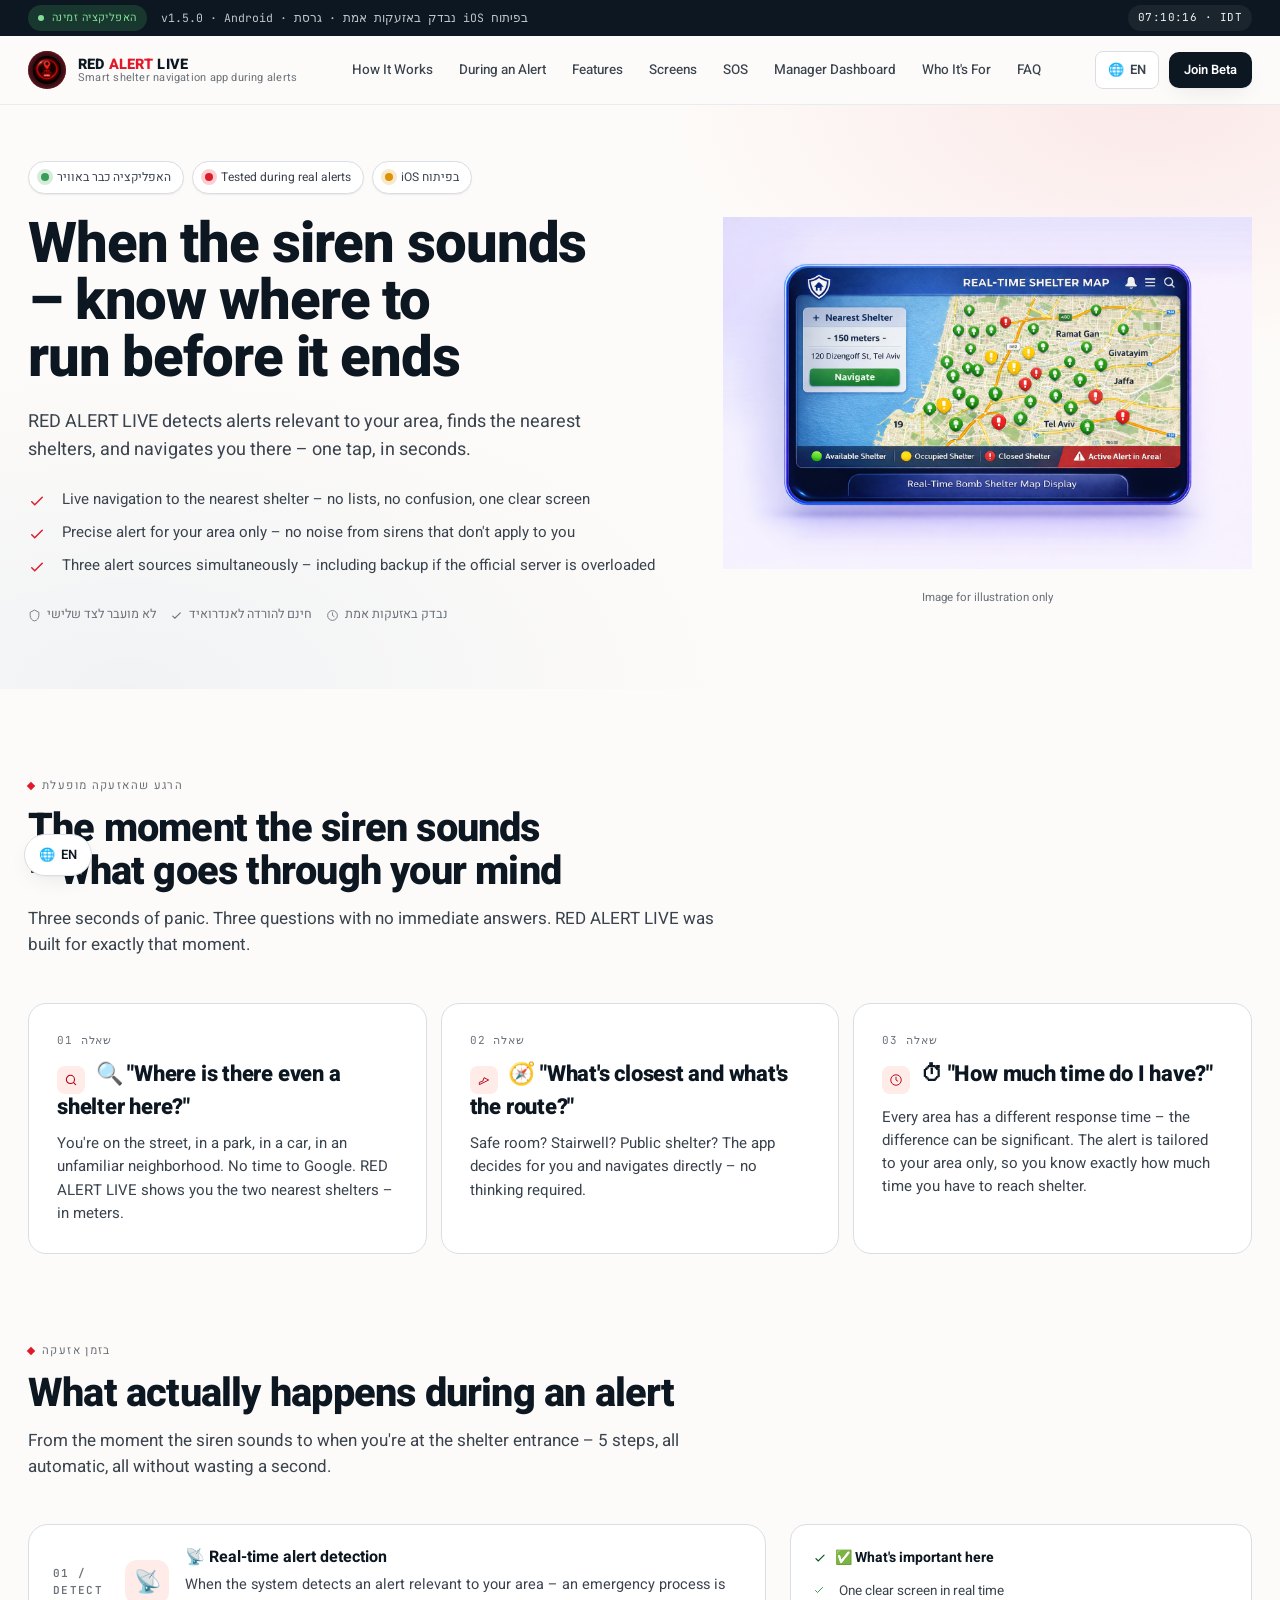
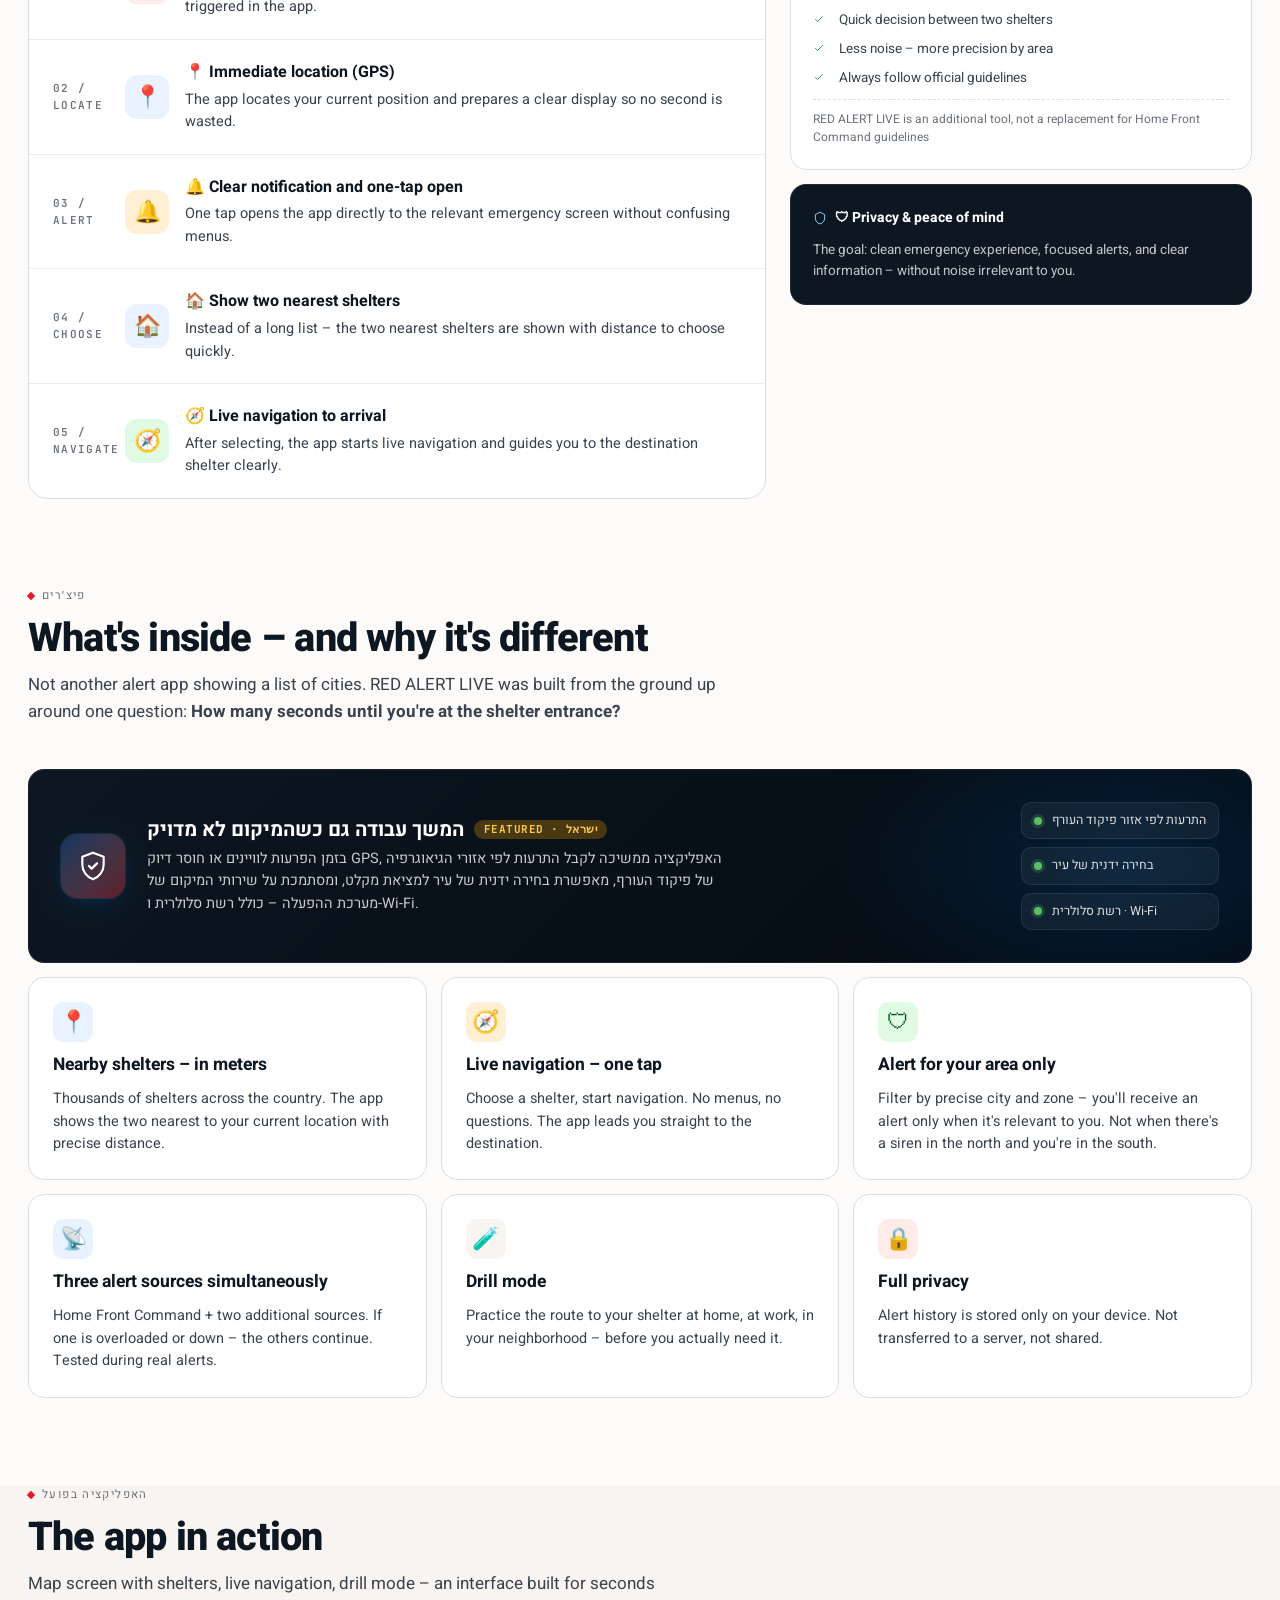
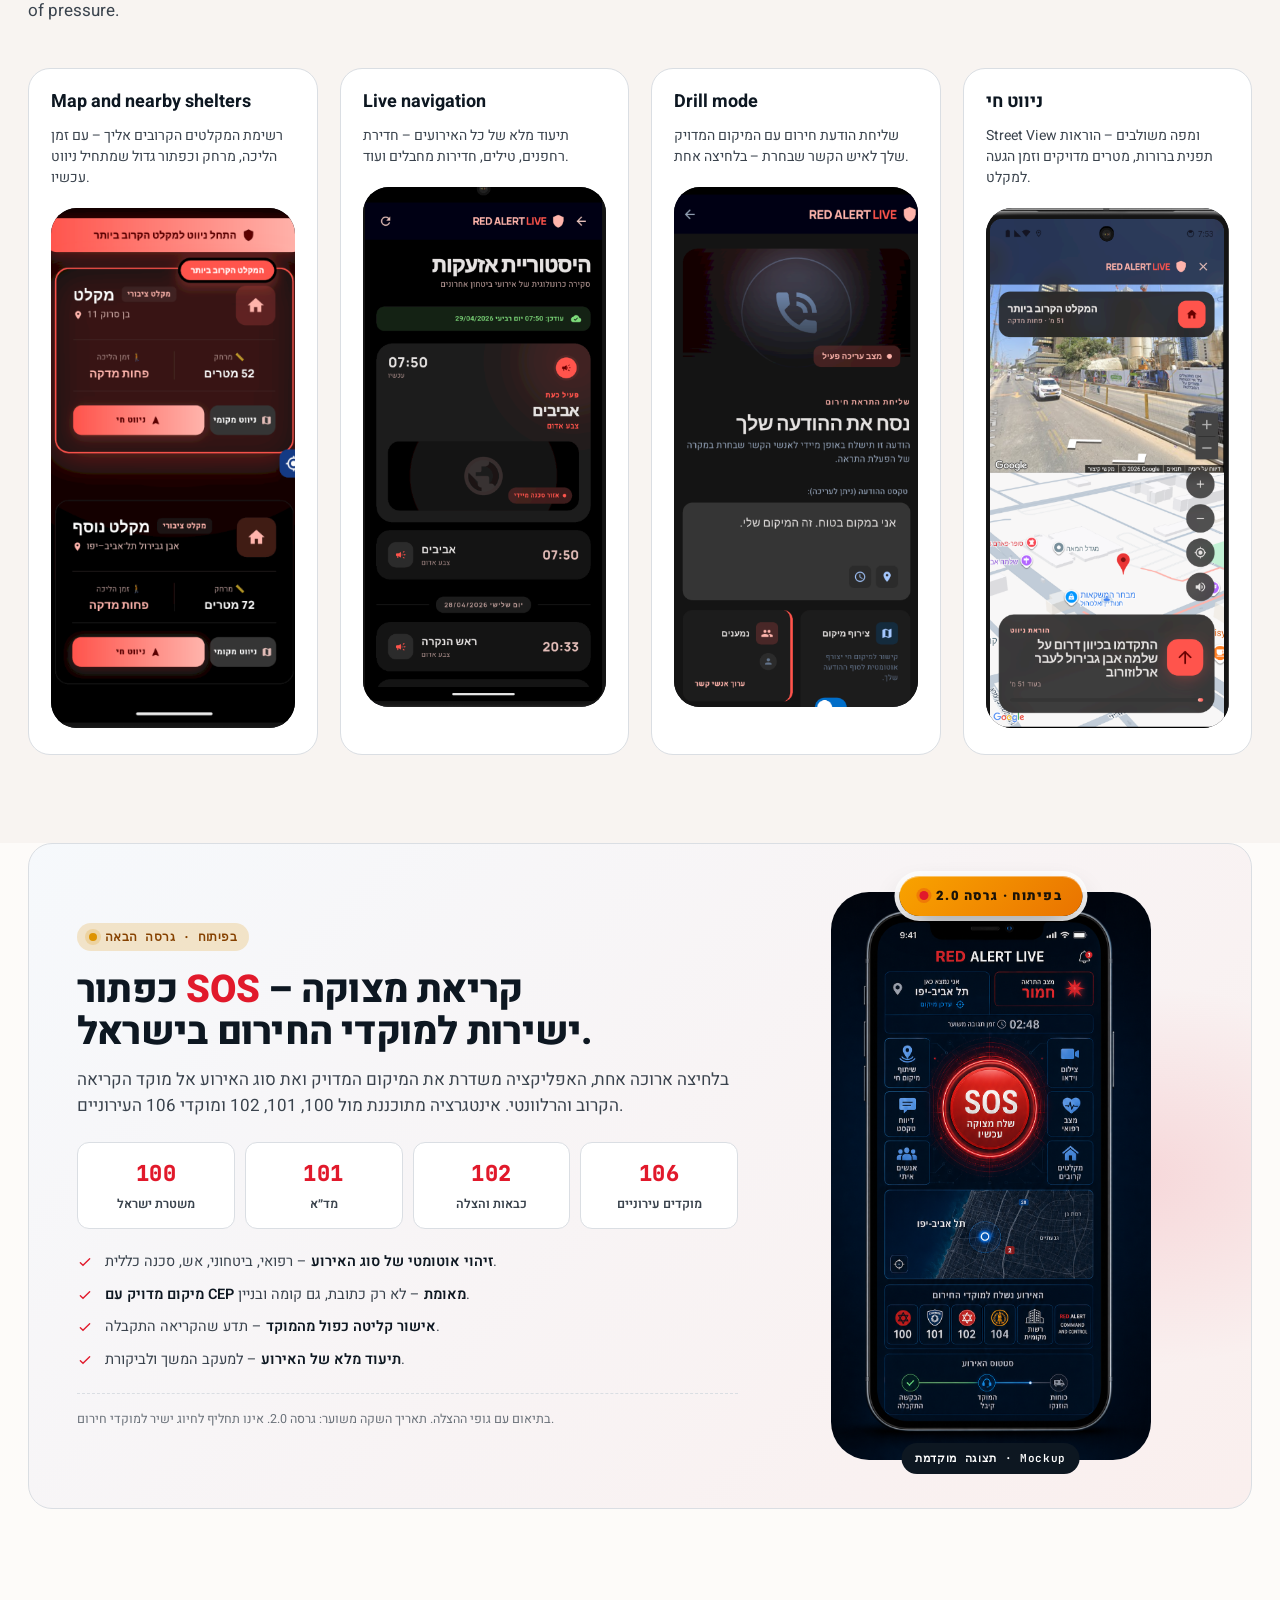
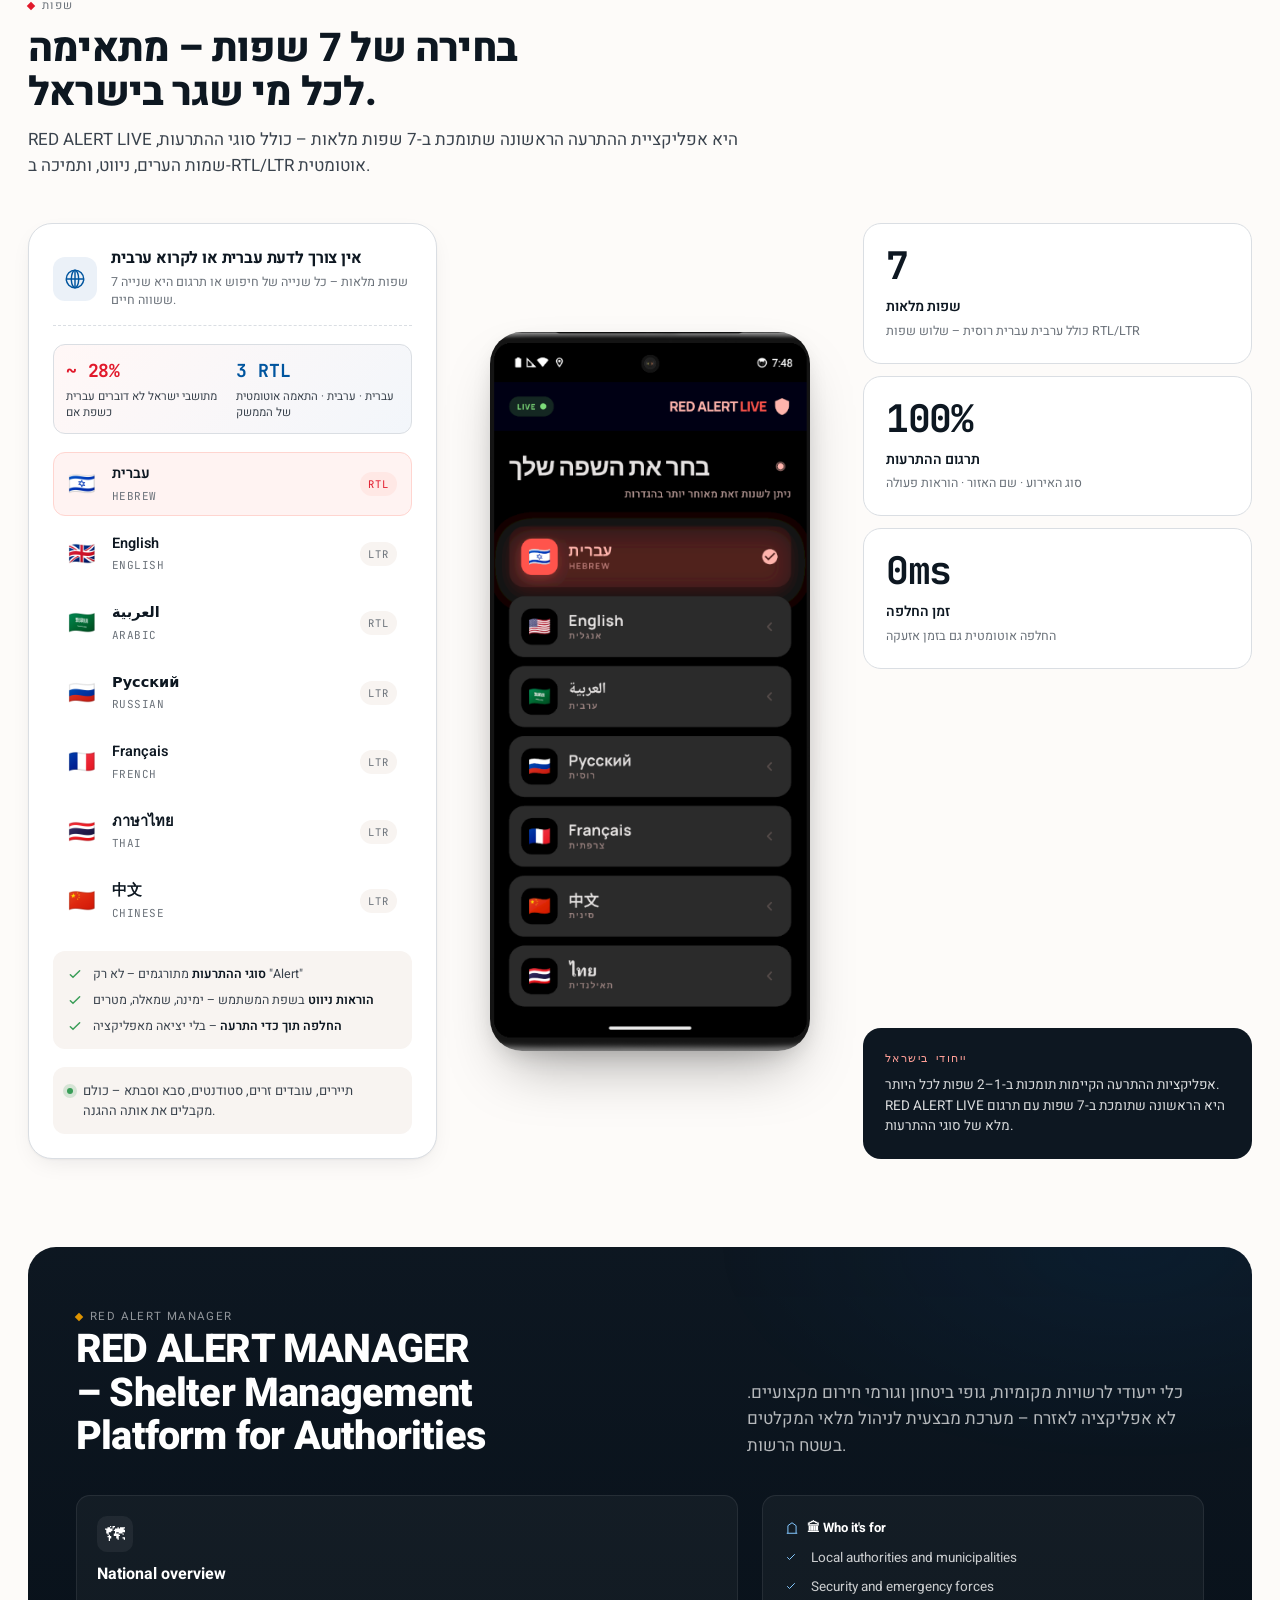
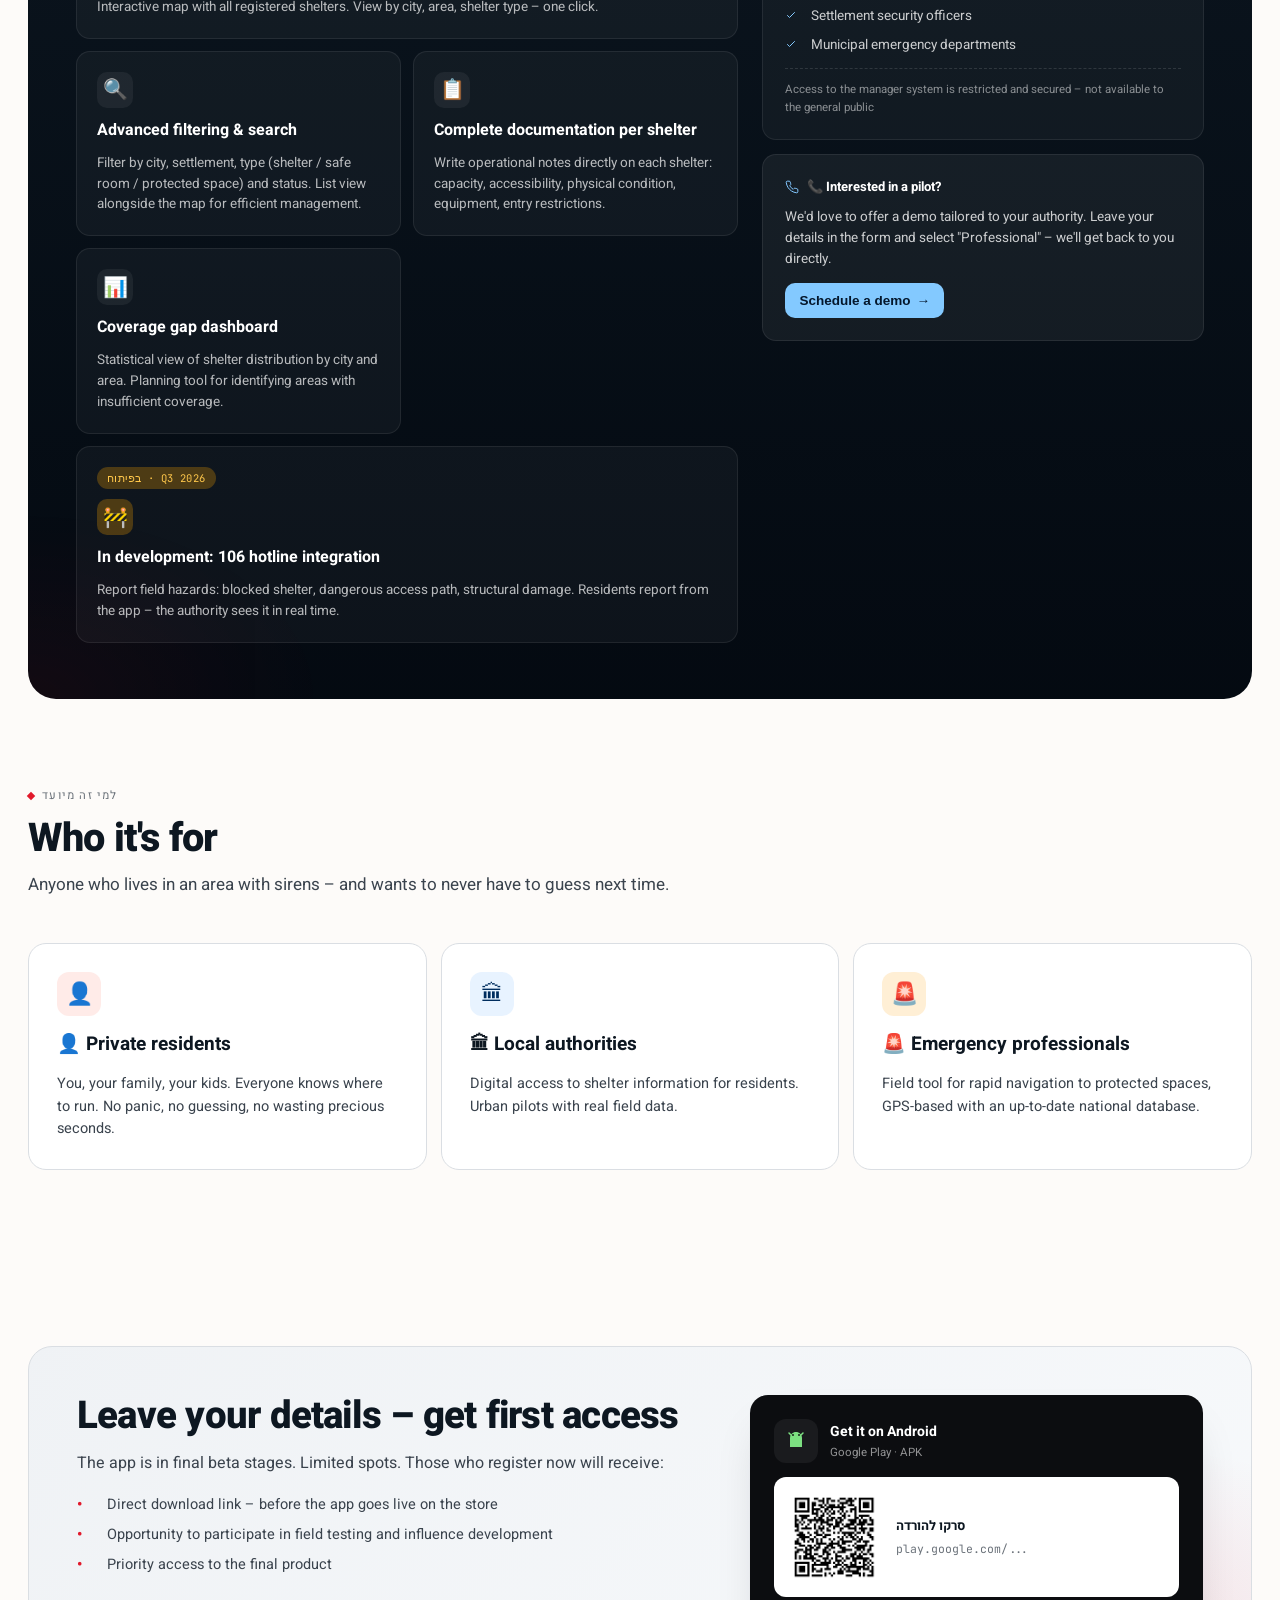
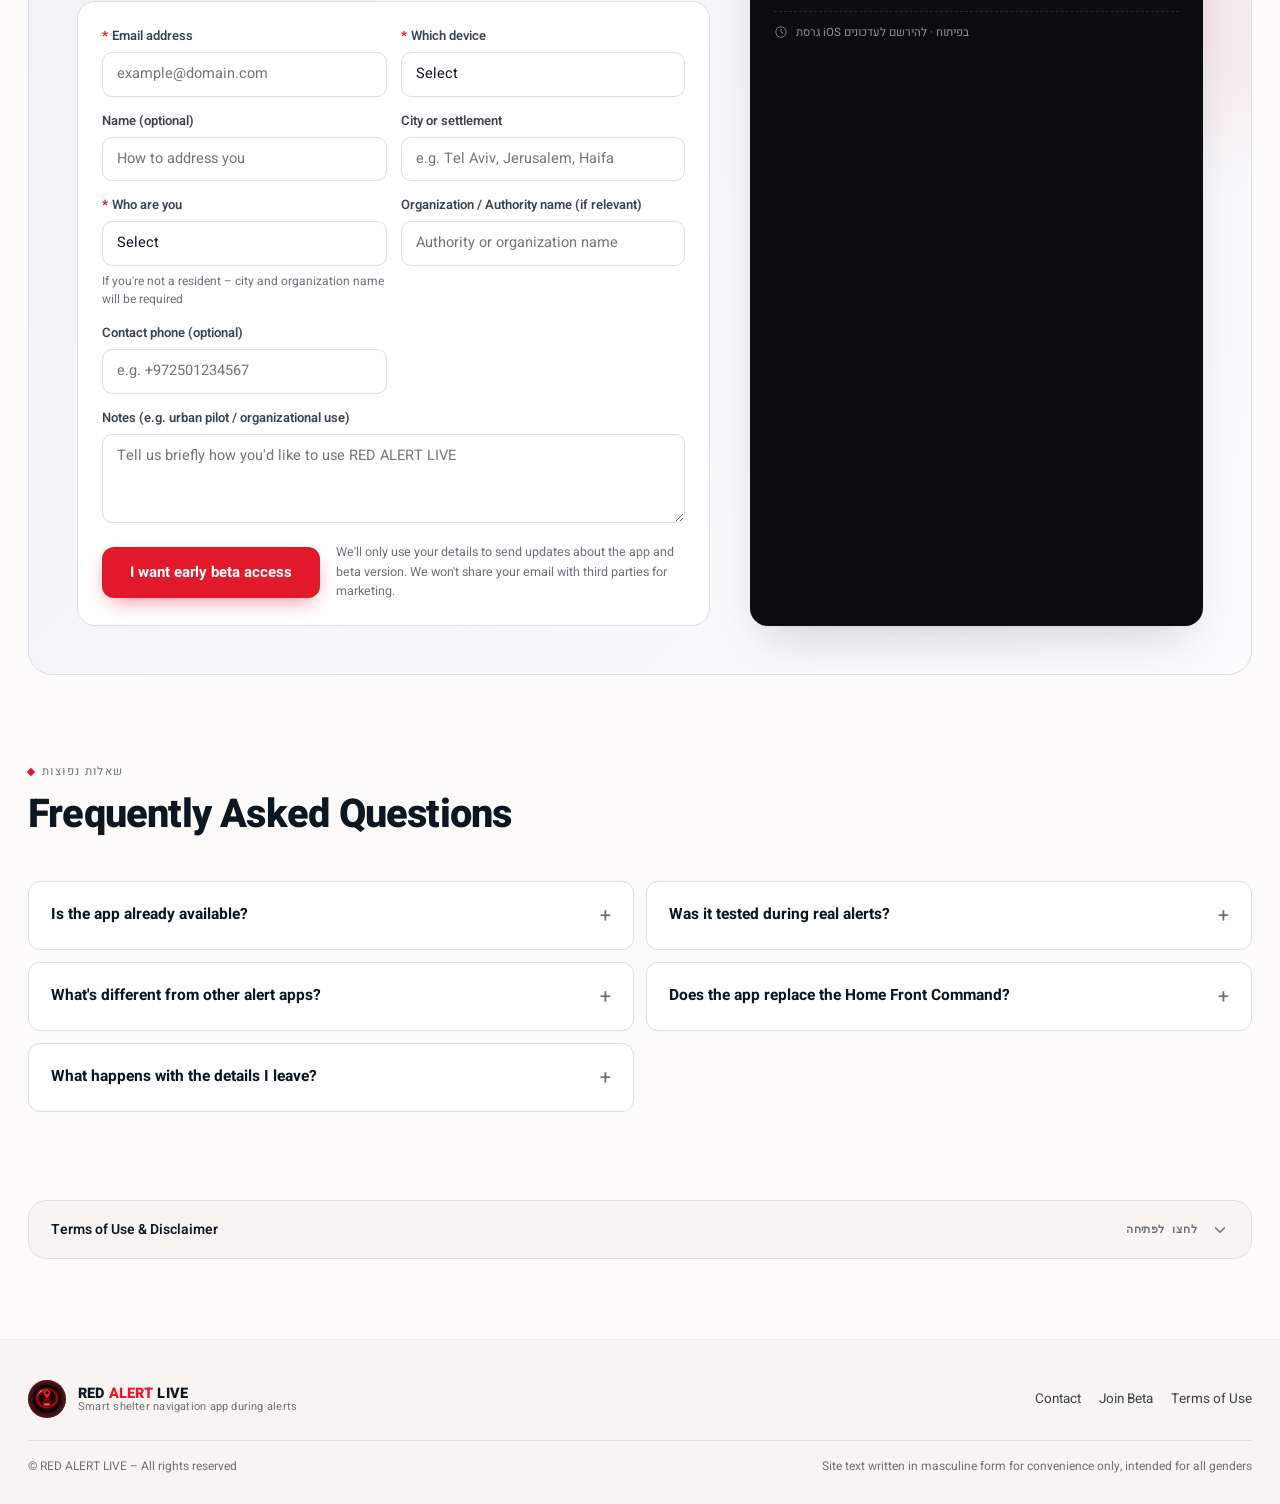
==== commit 89cbfc82: "LIVE: redesign landing page with new sections + Android QR Full visual redesign based on the Claude " ====
--- a/index.html
+++ b/index.html
@@ -1,476 +1,881 @@
-<!DOCTYPE html>
-<html lang="he" dir="rtl">
-<head>
-  <meta charset="UTF-8" />
-  <meta http-equiv="Content-Language" content="he" />
-  <meta name="viewport" content="width=device-width, initial-scale=1" />
-  <meta name="description" content="RED ALERT LIVE – כשיש אזעקה, אתה יודע לאן לרוץ. ניווט חי למקלט הקרוב בשניות. נבדק באזעקות אמת. הצטרפו לגרסת הבטא." />
-
-  <title>RED ALERT LIVE – תדע לאן לרוץ לפני שהאזעקה מסתיימת</title>
-
-  <!-- Privacy / UX -->
-  <meta name="referrer" content="strict-origin-when-cross-origin" />
-  <meta name="color-scheme" content="light" />
-
-  <!-- Favicon -->
-  <link rel="icon" href="favicon.ico" />
-  <link rel="icon" href="/assets/favicon.ico" />
-
-  <!-- Preconnect fonts -->
-  <link rel="preconnect" href="https://fonts.googleapis.com" />
-  <link rel="preconnect" href="https://fonts.gstatic.com" crossorigin />
-  <link href="https://fonts.googleapis.com/css2?family=Heebo:wght@300;400;500;700;800&display=swap" rel="stylesheet" />
-
-  <!-- External CSS -->
-  <link rel="stylesheet" href="assets/app.css" />
-</head>
-
-<body>
-  <header id="site-header">
-    <div class="container header-inner">
-      <div class="logo">
-        <img src="assets/red-alert-logo-20260115.png" data-i18n-alt="logo.alt" alt="לוגו RED ALERT LIVE" class="logo-img" />
-        <div class="logo-text-wrap">
-          <span class="logo-text-main">RED ALERT LIVE</span>
-          <span class="logo-text-sub" data-i18n="logo.sub">אפליקציה לניווט חכם למקלטים בזמן אזעקה</span>
-        </div>
-      </div>
-
-      <nav data-i18n-aria="nav.nav_aria" aria-label="ניווט">
-        <div class="lang-switcher">
-          <button
-            id="lang-btn"
-            class="lang-btn"
-            data-i18n-aria="nav.lang_label"
-            aria-label="בחר שפה"
-            aria-haspopup="true"
-            aria-expanded="false"
-            type="button"
-          >🌐 <span id="lang-current-code">HE</span></button>
-          <div id="lang-dropdown" class="lang-dropdown" role="menu">
-            <button class="lang-option active" data-lang="he" role="menuitem">🇮🇱 עברית</button>
-            <button class="lang-option" data-lang="en" role="menuitem">🇬🇧 English</button>
-            <button class="lang-option" data-lang="ar" role="menuitem">🇸🇦 العربية</button>
-            <button class="lang-option" data-lang="ru" role="menuitem">🇷🇺 Русский</button>
-            <button class="lang-option" data-lang="fr" role="menuitem">🇫🇷 Français</button>
-            <button class="lang-option" data-lang="th" role="menuitem">🇹🇭 ภาษาไทย</button>
-            <button class="lang-option" data-lang="zh-CN" role="menuitem">🇨🇳 中文</button>
-          </div>
-        </div>
-
-        <button
-          id="menu-toggle"
-          class="menu-toggle"
-          data-i18n-aria="nav.menu_open"
-          aria-label="פתח תפריט"
-          aria-controls="nav-drawer"
-          aria-expanded="false"
-          type="button"
-        >☰</button>
-
-        <div class="nav-links" id="nav-links">
-          <a href="#how-it-works" data-i18n="nav.how_it_works">איך זה עובד</a>
-          <a href="#alarm-flow" data-i18n="nav.alarm_flow">בזמן אזעקה</a>
-          <a href="#features" data-i18n="nav.features">פיצרים</a>
-          <a href="#screens" data-i18n="nav.screens">מסכים</a>
-          <a href="#manager" data-i18n="nav.manager">מסך מנהל</a>
-          <a href="#audience" data-i18n="nav.audience">למי זה מתאים</a>
-          <a href="#faq" data-i18n="nav.faq">שאלות נפוצות</a>
-          <button class="btn btn-sm" type="button" data-scroll="beta" data-i18n="nav.join_beta">הצטרפות לבטא</button>
-        </div>
-
-        <div id="nav-drawer" class="nav-drawer" data-i18n-aria="nav.drawer_aria" role="menu" aria-label="תפריט">
-          <a href="#how-it-works" role="menuitem" data-i18n="nav.how_it_works">איך זה עובד</a>
-          <a href="#alarm-flow" role="menuitem" data-i18n="nav.alarm_flow">בזמן אזעקה</a>
-          <a href="#features" role="menuitem" data-i18n="nav.features">פיצרים</a>
-          <a href="#screens" role="menuitem" data-i18n="nav.screens">מסכים</a>
-          <a href="#manager" role="menuitem" data-i18n="nav.manager">מסך מנהל</a>
-          <a href="#audience" role="menuitem" data-i18n="nav.audience">למי זה מתאים</a>
-          <a href="#faq" role="menuitem" data-i18n="nav.faq">שאלות נפוצות</a>
-          <div class="drawer-lang">
-            <button class="drawer-lang-option active" data-lang="he">🇮🇱</button>
-            <button class="drawer-lang-option" data-lang="en">🇬🇧</button>
-            <button class="drawer-lang-option" data-lang="ar">🇸🇦</button>
-            <button class="drawer-lang-option" data-lang="ru">🇷🇺</button>
-            <button class="drawer-lang-option" data-lang="fr">🇫🇷</button>
-            <button class="drawer-lang-option" data-lang="th">🇹🇭</button>
-            <button class="drawer-lang-option" data-lang="zh-CN">🇨🇳</button>
-          </div>
-          <div class="drawer-cta">
-            <button class="btn btn-sm" type="button" data-scroll="beta" data-i18n="nav.join_beta">הצטרפות לבטא</button>
-          </div>
-        </div>
-      </nav>
-    </div>
-  </header>
-
-  <main>
-    <section class="hero">
-      <div class="container hero-grid">
-        <div>
-          <div class="hero-badge">
-            <span data-i18n="hero.badge_tested">נבדק באזעקות אמת</span>
-            <span data-i18n="hero.badge_beta">גרסת בטא – מקומות מוגבלים</span>
-          </div>
-
-          <h1 class="hero-title" data-i18n="hero.title">כשיש אזעקה – תדע לאן לרוץ לפני שהיא מסתיימת</h1>
-
-          <p class="hero-subtitle" data-i18n="hero.subtitle">
-            RED ALERT LIVE מזהה התרעה רלוונטית לאזור שלך, מאתרת את המקלטים הקרובים ביותר ומנווטת אליהם – בלחיצה אחת, תוך שניות.
-          </p>
-
-          <ul class="hero-list">
-            <li><span class="bullet">•</span><span data-i18n="hero.list1">ניווט חי למקלט הקרוב – לא רשימה, לא בלבול, מסך אחד ברור</span></li>
-            <li><span class="bullet">•</span><span data-i18n="hero.list2">התרעה מדויקת לפי האזור שלך בלבד – בלי רעש של אזעקות שלא רלוונטיות אליך</span></li>
-            <li><span class="bullet">•</span><span data-i18n="hero.list3">שלושה מקורות מידע במקביל – כולל גיבוי אם השרת הרשמי עמוס</span></li>
-          </ul>
-
-          <div class="email-box">
-            <div class="email-box-title" data-i18n="hero.email_box_title">הירשמו עכשיו – נשלח לכם גישה ראשונה לבטא</div>
-            <button class="email-btn" type="button" data-scroll="beta" data-i18n="hero.email_btn">אני רוצה גישה מוקדמת לבטא</button>
-          </div>
-
-          <p class="hero-note" data-i18n="hero.note">
-            זמין לאנדרואיד ובהמשך גם לאייפון. האפליקציה נבדקה בשטח במהלך אזעקות אמת.
-          </p>
-        </div>
-
-        <div class="hero-image-wrapper">
-          <div class="hero-image-inner">
-            <figure class="hero-figure">
-              <img src="assets/screens/mockup.png" data-i18n-alt="hero.mockup_alt" alt="מוקאפ של האפליקציה להמחשה" />
-              <figcaption>
-                <div class="hero-caption-note" data-i18n="hero.caption_note">התמונה להמחשה בלבד</div>
-              </figcaption>
-            </figure>
-          </div>
-        </div>
-      </div>
-    </section>
-
-    <section id="how-it-works" class="problem-section">
-      <div class="container">
-        <h2 data-i18n="how.title">הרגע שהאזעקה מופעלת – מה עובר לך בראש</h2>
-        <p class="section-intro" data-i18n="how.intro">
-          שלוש שניות של פאניקה. שלוש שאלות שאין לך עליהן תשובה מיידית. RED ALERT LIVE נבנתה בדיוק לרגע הזה.
-        </p>
-
-        <div class="grid-3">
-          <div class="card">
-            <div class="problem-card-title" data-i18n="how.card1_title">🔍 "איפה בכלל יש כאן מקלט?"</div>
-            <p class="feature-text" data-i18n="how.card1_text">אתה ברחוב, בפארק, ברכב, בשכונה שלא מכיר. אין זמן לגוגל. RED ALERT LIVE מציגה לך את שני המקלטים הקרובים ביותר – במטרים.</p>
-          </div>
-
-          <div class="card">
-            <div class="problem-card-title" data-i18n="how.card2_title">🧭 "מה הכי קרוב ומה המסלול?"</div>
-            <p class="feature-text" data-i18n="how.card2_text">ממ"ד? חדר מדרגות? מקלט ציבורי? האפליקציה מחליטה בשבילך ומנווטת ישר – בלי שאתה צריך לחשוב.</p>
-          </div>
-
-          <div class="card">
-            <div class="problem-card-title" data-i18n="how.card3_title">⏱ "כמה זמן יש לי?"</div>
-            <p class="feature-text" data-i18n="how.card3_text">כל אזור בארץ מקבל זמן התגוננות שונה – ההפרש יכול להיות משמעותי. ההתרעה מותאמת לאזור שלך בלבד, כדי שתדע בדיוק כמה זמן יש לך להגיע למקלט.</p>
-          </div>
-        </div>
-      </div>
-    </section>
-
-    <section id="alarm-flow" class="alarm-flow-section">
-      <div class="container">
-        <h2 data-i18n="flow.title">מה קורה בפועל בזמן אזעקה</h2>
-        <p class="section-intro" data-i18n="flow.intro">
-          מהרגע שהאזעקה נשמעת עד שאתה בפתח המקלט – 5 שלבים, כולם אוטומטיים, כולם בלי לבזבז שנייה.
-        </p>
-
-        <div class="flow-grid">
-          <div class="steps" data-i18n-aria="flow.steps_aria" aria-label="שלבי פעולה בזמן אזעקה">
-            <div class="step"><div class="step-num">1</div><div class="step-body"><div class="step-title" data-i18n="flow.step1_title">📡 זיהוי התרעה בזמן אמת</div><div class="step-desc" data-i18n="flow.step1_desc">כשהמערכת מזהה התרעה רלוונטית לאזור שלך – מופעל תהליך חירום באפליקציה.</div></div></div>
-            <div class="step"><div class="step-num">2</div><div class="step-body"><div class="step-title" data-i18n="flow.step2_title">📍 איתור מיקום מיידי (GPS)</div><div class="step-desc" data-i18n="flow.step2_desc">האפליקציה מאתרת את המיקום הנוכחי שלך ומכינה תצוגה ברורה כדי לא לבזבז שנייה.</div></div></div>
-            <div class="step"><div class="step-num">3</div><div class="step-body"><div class="step-title" data-i18n="flow.step3_title">🔔 נוטיפיקציה ברורה ופתיחה בלחיצה</div><div class="step-desc" data-i18n="flow.step3_desc">בלחיצה אחת האפליקציה נפתחת ישר למסך החירום הרלוונטי בלי תפריטים מבלבלים.</div></div></div>
-            <div class="step"><div class="step-num">4</div><div class="step-body"><div class="step-title" data-i18n="flow.step4_title">🏠 הצגת שני מקלטים הכי קרובים</div><div class="step-desc" data-i18n="flow.step4_desc">במקום רשימה ארוכה – מוצגים שני המקלטים הקרובים ביותר עם מרחק כדי לבחור מהר.</div></div></div>
-            <div class="step"><div class="step-num">5</div><div class="step-body"><div class="step-title" data-i18n="flow.step5_title">🧭 ניווט חי עד הגעה</div><div class="step-desc" data-i18n="flow.step5_desc">לאחר בחירה האפליקציה נכנסת לניווט חי ומובילה אותך למקלט היעד בצורה ברורה.</div></div></div>
-          </div>
-
-          <aside class="flow-side" data-i18n-aria="flow.highlights_aria" aria-label="דגשים חשובים">
-            <div class="card">
-              <div class="problem-card-title" data-i18n="flow.highlights_title">✅ מה חשוב פה</div>
-              <div class="flow-highlight">
-                <div class="pill"><span class="dot"></span> <span data-i18n="flow.pill1">מסך אחד ברור בזמן אמת</span></div>
-                <div class="pill"><span class="dot"></span> <span data-i18n="flow.pill2">החלטה מהירה בין שני מקלטים</span></div>
-                <div class="pill"><span class="dot"></span> <span data-i18n="flow.pill3">פחות רעש – יותר דיוק לפי אזור</span></div>
-                <div class="pill warn"><span class="dot"></span> <span data-i18n="flow.pill4">בכל מקרה פועלים לפי הנחיות רשמיות</span></div>
-              </div>
-              <div class="mini-note" data-i18n="flow.mini_note">RED ALERT LIVE היא כלי עזר נוסף ולא תחליף להנחיות פיקוד העורף</div>
-            </div>
-
-            <div class="card">
-              <div class="problem-card-title" data-i18n="flow.privacy_title">🛡 פרטיות ושקט נפשי</div>
-              <p class="feature-text" data-i18n="flow.privacy_text">המטרה: חוויית חירום נקייה, התראות ממוקדות ומידע ברור – בלי רעש שלא רלוונטי אליך.</p>
-            </div>
-          </aside>
-        </div>
-      </div>
-    </section>
-
-    <section id="features">
-      <div class="container">
-        <h2 data-i18n="features.title">מה בפנים – ולמה זה שונה</h2>
-        <p class="section-intro" data-i18n-html="features.intro_html">לא עוד אפליקציית אזעקה שמציגה רשימת ערים. RED ALERT LIVE נבנתה מהבסיס סביב שאלה אחת: <strong>כמה שניות עד שאתה בפתח המקלט?</strong></p>
-
-        <div class="grid-3">
-          <div class="card"><div class="feature-icon">📍</div><div class="feature-title" data-i18n="features.f1_title">מקלטים קרובים – במטרים</div><div class="feature-text" data-i18n="features.f1_text">אלפי מקלטים מרחבי הארץ. האפליקציה מציגה את השניים הקרובים ביותר למיקומך הנוכחי עם מרחק מדויק.</div></div>
-          <div class="card"><div class="feature-icon">🧭</div><div class="feature-title" data-i18n="features.f2_title">ניווט חי – לחיצה אחת</div><div class="feature-text" data-i18n="features.f2_text">בוחר מקלט, יוצא לניווט. אין תפריטים, אין שאלות. האפליקציה מובילה אותך ישר ליעד.</div></div>
-          <div class="card"><div class="feature-icon">🛡</div><div class="feature-title" data-i18n="features.f3_title">התרעה לאזור שלך בלבד</div><div class="feature-text" data-i18n="features.f3_text">סינון לפי עיר ו-zone מדויק – תקבל התרעה רק כשהיא רלוונטית אליך. לא כשיש אזעקה בצפון ואתה בדרום.</div></div>
-          <div class="card"><div class="feature-icon">📡</div><div class="feature-title" data-i18n="features.f4_title">שלושה מקורות התרעה במקביל</div><div class="feature-text" data-i18n="features.f4_text">פיקוד העורף + שני מקורות נוספים. אם אחד עמוס או קורס – האחרים ממשיכים. נבדק באזעקות אמת.</div></div>
-          <div class="card"><div class="feature-icon">🧪</div><div class="feature-title" data-i18n="features.f5_title">מצב תרגול</div><div class="feature-text" data-i18n="features.f5_text">תרגל מסלול למקלט בבית, בעבודה, בשכונה – לפני שתצטרך אותו באמת.</div></div>
-          <div class="card"><div class="feature-icon">🔒</div><div class="feature-title" data-i18n="features.f6_title">פרטיות מלאה</div><div class="feature-text" data-i18n="features.f6_text">היסטוריית אזעקות נשמרת אצלך במכשיר בלבד. לא מועברת לשרת, לא משותפת.</div></div>
-        </div>
-      </div>
-    </section>
-
-    <section id="screens" class="screens-section">
-      <div class="container">
-        <h2 data-i18n="screens.title">האפליקציה בפועל</h2>
-        <p class="section-intro" data-i18n="screens.intro">מסך מפה עם מקלטים, ניווט חי, מצב תרגול – ממשק שנבנה לשניות של לחץ.</p>
-
-        <div class="grid-screens">
-          <div class="card">
-            <figure class="screen-figure">
-              <div class="screen-img-wrap"><img class="screen-img" src="assets/screens/map_shelters.png" data-i18n-alt="screens.s1_alt" alt="מסך מפה ומקלטים קרובים" /></div>
-              <figcaption class="screen-caption" data-i18n="screens.s1_caption">מסך מפה ומקלטים קרובים</figcaption>
-            </figure>
-          </div>
-
-          <div class="card">
-            <figure class="screen-figure">
-              <div class="screen-img-wrap"><img class="screen-img" src="assets/screens/live_navigation.png" data-i18n-alt="screens.s2_alt" alt="ניווט חי" /></div>
-              <figcaption class="screen-caption" data-i18n="screens.s2_caption">ניווט חי</figcaption>
-            </figure>
-          </div>
-
-          <div class="card">
-            <figure class="screen-figure">
-              <div class="screen-img-wrap"><img class="screen-img" src="assets/screens/drill.png" data-i18n-alt="screens.s3_alt" alt="תרגול" /></div>
-              <figcaption class="screen-caption" data-i18n="screens.s3_caption">תרגול</figcaption>
-            </figure>
-          </div>
-        </div>
-      </div>
-    </section>
-
-    <section id="manager" class="alarm-flow-section">
-      <div class="container">
-        <h2 data-i18n="manager.title">RED ALERT MANAGER – פלטפורמת ניהול מקלטים לרשויות וגופי ביטחון</h2>
-        <p class="section-intro" data-i18n-html="manager.intro_html">
-          כלי ייעודי לרשויות מקומיות, גופי ביטחון וגורמי חירום מקצועיים.
-          לא אפליקציה לאזרח – <strong>מערכת מבצעית לניהול מלאי המקלטים בשטח הרשות.</strong>
-        </p>
-
-        <div class="flow-grid">
-          <div class="steps" data-i18n-aria="manager.steps_aria" aria-label="יכולות מסך המנהל">
-            <div class="step"><div class="step-num">🗺</div><div class="step-body"><div class="step-title" data-i18n="manager.step1_title">תמונה ארצית מלמעלה</div><div class="step-desc" data-i18n="manager.step1_desc">מפת ישראל אינטראקטיבית עם כלל המקלטים המוזנים. תצוגה לפי עיר, אזור, סוג מקלט – בלחיצה אחת.</div></div></div>
-            <div class="step"><div class="step-num">🔍</div><div class="step-body"><div class="step-title" data-i18n="manager.step2_title">סינון וחיפוש מתקדם</div><div class="step-desc" data-i18n="manager.step2_desc">סינון לפי עיר, יישוב, סוג (מקלט / ממ"ד / מיגונית) וסטטוס. תצוגת רשימה לצד המפה לניהול יעיל.</div></div></div>
-            <div class="step"><div class="step-num">📋</div><div class="step-body"><div class="step-title" data-i18n="manager.step3_title">תיעוד מלא לכל מקלט</div><div class="step-desc" data-i18n="manager.step3_desc">כתיבת הערות מבצעיות ישירות על כל מקלט: קיבולת, נגישות, מצב פיזי, ציוד, מגבלות כניסה.</div></div></div>
-            <div class="step"><div class="step-num">📊</div><div class="step-body"><div class="step-title" data-i18n="manager.step4_title">דשבורד פערי כיסוי</div><div class="step-desc" data-i18n="manager.step4_desc">תצוגה סטטיסטית של פיזור המקלטים לפי עיר ואזור. כלי תכנון לזיהוי אזורים עם כיסוי חסר.</div></div></div>
-            <div class="step"><div class="step-num">🚧</div><div class="step-body"><div class="step-title" data-i18n="manager.step5_title">בפיתוח: חיבור למוקד 106</div><div class="step-desc" data-i18n="manager.step5_desc">דיווח על מפגעים בשטח: מקלט חסום, דרך גישה מסוכנת, נזק מבני. תושבים ידווחו מהאפליקציה – הרשות תראה בזמן אמת.</div></div></div>
-          </div>
-
-          <aside class="flow-side" data-i18n-aria="manager.audience_aria" aria-label="למי מיועד RED ALERT MANAGER">
-            <div class="card">
-              <div class="problem-card-title" data-i18n="manager.audience_title">🏛 למי זה מיועד</div>
-              <div class="flow-highlight">
-                <div class="pill"><span class="dot"></span> <span data-i18n="manager.pill1">רשויות מקומיות ועיריות</span></div>
-                <div class="pill"><span class="dot"></span> <span data-i18n="manager.pill2">גופי ביטחון וחירום</span></div>
-                <div class="pill"><span class="dot"></span> <span data-i18n="manager.pill3">קציני ביטחון ישובים</span></div>
-                <div class="pill"><span class="dot"></span> <span data-i18n="manager.pill4">מחלקות חירום עירוניות</span></div>
-              </div>
-              <div class="mini-note" data-i18n="manager.mini_note">הגישה למערכת המנהל מוגבלת ומאובטחת – אינה זמינה לציבור הרחב</div>
-            </div>
-
-            <div class="card">
-              <div class="problem-card-title" data-i18n="manager.demo_title">📞 מעוניינים בפיילוט?</div>
-              <p class="feature-text" data-i18n="manager.demo_text">נשמח לדמו מותאם לרשות שלכם. השאירו פרטים בטופס ובחרו "גורם מקצועי" – נחזור אליכם ישירות.</p>
-              <div style="margin-top: 1rem;">
-                <button class="btn btn-sm" type="button" data-scroll="beta" style="width:100%" data-i18n="manager.demo_btn">לתיאום דמו לרשות</button>
-              </div>
-            </div>
-          </aside>
-        </div>
-      </div>
-    </section>
-
-    <section id="audience">
-      <div class="container">
-        <h2 data-i18n="audience.title">למי זה מיועד</h2>
-        <p class="section-intro" data-i18n="audience.intro">כל מי שחי באזור שיש בו אזעקות – ורוצה שבפעם הבאה לא יצטרך לנחש.</p>
-
-        <div class="grid-3">
-          <div class="card"><div class="audience-title" data-i18n="audience.a1_title">👤 תושבים פרטיים</div><p class="feature-text" data-i18n="audience.a1_text">אתה, המשפחה, הילדים. כולם יודעים לאן רצים. בלי פאניקה, בלי ניחושים, בלי לבזבז שניות יקרות.</p></div>
-          <div class="card"><div class="audience-title" data-i18n="audience.a2_title">🏛 רשויות מקומיות</div><p class="feature-text" data-i18n="audience.a2_text">הנגשה דיגיטלית של מידע למקלטים לתושבים. פיילוטים עירוניים עם נתוני שטח אמיתיים.</p></div>
-          <div class="card"><div class="audience-title" data-i18n="audience.a3_title">🚨 גורמי חירום ומקצוע</div><p class="feature-text" data-i18n="audience.a3_text">כלי שטח לניווט מהיר למרחבים מוגנים, מבוסס GPS ומסד נתונים ארצי מעודכן.</p></div>
-        </div>
-      </div>
-    </section>
-
-    <section id="beta-form" class="beta-section">
-      <div class="container">
-        <div class="beta-card">
-          <h2 data-i18n="beta.title">השאר פרטים – קבל גישה ראשון</h2>
-          <p class="section-intro" data-i18n="beta.intro">האפליקציה בשלבי בטא סופיים. מקומות מוגבלים. מי שנרשם עכשיו יקבל:</p>
-
-          <ul class="hero-list">
-            <li><span class="bullet">•</span><span data-i18n="beta.list1">קישור ישיר להורדה – לפני שהאפליקציה תעלה לחנות</span></li>
-            <li><span class="bullet">•</span><span data-i18n="beta.list2">אפשרות להשתתף בבדיקות שטח ולהשפיע על הפיתוח</span></li>
-            <li><span class="bullet">•</span><span data-i18n="beta.list3">עדיפות בגישה למוצר הסופי</span></li>
-          </ul>
-
-          <noscript>
-            <div class="form-errors noscript-visible">
-              כדי שהטופס יעבוד צריך להפעיל JavaScript בדפדפן.
-            </div>
-          </noscript>
-
-          <form class="beta-grid" id="beta-form-form" novalidate>
-            <div class="hp-wrap" aria-hidden="true">
-              <label for="website">website</label>
-              <input id="website" name="website" type="text" tabindex="-1" autocomplete="off" />
-            </div>
-            <input type="hidden" id="ts" name="ts" value="" />
-
-            <div class="form-group">
-              <label for="email"><span class="required">*</span> <span data-i18n="beta.email_label">כתובת אימייל</span></label>
-              <input id="email" name="email" type="email" required placeholder="example@domain.com" autocomplete="email" />
-            </div>
-
-            <div class="form-group">
-              <label for="platform"><span class="required">*</span> <span data-i18n="beta.platform_label">לאיזה מכשיר</span></label>
-              <select id="platform" name="platform" required>
-                <option value="" data-i18n="beta.platform_select">בחרו</option>
-                <option value="android" data-i18n="beta.platform_android">Android</option>
-                <option value="ios" data-i18n="beta.platform_ios">iPhone</option>
-                <option value="both" data-i18n="beta.platform_both">שניהם</option>
-              </select>
-            </div>
-
-            <div class="form-group">
-              <label for="name" data-i18n="beta.name_label">שם (לא חובה)</label>
-              <input id="name" name="name" type="text" data-i18n-placeholder="beta.name_placeholder" placeholder="איך לפנות אליך" autocomplete="name" />
-            </div>
-
-            <div class="form-group">
-              <label for="city" id="city-label" data-i18n="beta.city_label">עיר או יישוב</label>
-              <input id="city" name="city" type="text" data-i18n-placeholder="beta.city_placeholder" placeholder="לדוגמה: יהוד, תל אביב, באר שבע" autocomplete="address-level2" />
-              <div class="help-note" id="city-help" data-i18n="beta.city_help" hidden>ברשויות ובגורמים מקצועיים העיר תהיה חובה</div>
-            </div>
-
-            <div class="form-group">
-              <label for="role"><span class="required">*</span> <span data-i18n="beta.role_label">מי אתם</span></label>
-              <select id="role" name="role" required>
-                <option value="" data-i18n="beta.role_select">בחרו</option>
-                <option value="resident" data-i18n="beta.role_resident">תושב</option>
-                <option value="municipality" data-i18n="beta.role_municipality">רשות מקומית</option>
-                <option value="professional" data-i18n="beta.role_professional">גורם מקצועי</option>
-                <option value="other" data-i18n="beta.role_other">אחר</option>
-              </select>
-              <div class="help-note" data-i18n="beta.role_help">אם אינכם תושבים – עיר ושם ארגון יהיו שדות חובה</div>
-            </div>
-
-            <div class="form-group">
-              <label for="org" id="org-label" data-i18n="beta.org_label">שם ארגון / רשות (אם רלוונטי)</label>
-              <input id="org" name="organization" type="text" data-i18n-placeholder="beta.org_placeholder" placeholder="שם הרשות או הארגון" autocomplete="organization" />
-              <div class="help-note" id="org-help" data-i18n="beta.org_help" hidden>ברשויות ובגורמים מקצועיים שם ארגון יהיה חובה</div>
-            </div>
-
-            <div class="form-group">
-              <label for="phone" data-i18n="beta.phone_label">טלפון ליצירת קשר (לא חובה)</label>
-              <input id="phone" name="phone" type="tel" data-i18n-placeholder="beta.phone_placeholder" placeholder="לדוגמה 0500000000" autocomplete="tel" inputmode="tel" />
-            </div>
-
-            <div class="form-group span-all">
-              <label for="notes" data-i18n="beta.notes_label">הערות (למשל: פיילוט עירוני / שימוש ארגוני)</label>
-              <textarea id="notes" name="notes" rows="3" data-i18n-placeholder="beta.notes_placeholder" placeholder="ספרו לנו בקצרה איך תרצו להשתמש ב-RED ALERT LIVE"></textarea>
-            </div>
-
-            <div id="form-errors" class="form-errors" role="alert"></div>
-
-            <div class="beta-actions">
-              <button type="submit" class="btn-primary-lg" id="submit-btn">
-                <span class="spinner" id="submit-spinner" aria-hidden="true"></span>
-                <span id="submit-text" data-i18n="beta.submit">אני רוצה גישה מוקדמת לבטא</span>
-              </button>
-
-              <p class="beta-note" data-i18n="beta.note">
-                נשתמש בפרטים רק לצורך עדכונים על האפליקציה ועל גרסת הבטא.
-                לא נעביר את המייל שלכם לגורמים אחרים לצרכי פרסום.
-              </p>
-            </div>
-          </form>
-        </div>
-      </div>
-    </section>
-
-    <section id="faq" class="faq-section">
-      <div class="container">
-        <h2 data-i18n="faq.title">שאלות נפוצות</h2>
-        <div class="faq-list">
-          <details><summary data-i18n="faq.q1">האם האפליקציה כבר זמינה?</summary><p data-i18n="faq.a1">האפליקציה בשלבי בטא מתקדמים ונבדקת בשטח. מי שנרשם ברשימה יקבל גישה ראשון – עוד לפני העלייה לחנות.</p></details>
-          <details><summary data-i18n="faq.q2">האם היא נבדקה באזעקות אמת?</summary><p data-i18n="faq.a2">כן. המערכת פועלת ונבדקה בזמן אזעקות אמת – כולל מנגנון גיבוי לשעה שהשרת הרשמי עמוס.</p></details>
-          <details><summary data-i18n="faq.q3">מה ההבדל מאפליקציות אזעקה אחרות?</summary><p data-i18n="faq.a3">האפליקציות הקיימות מציגות אזעקות – RED ALERT LIVE מנווטת למקלט. זו המטרה היחידה שלה. ניווט חי, שני מקלטים קרובים, מסך אחד ברור בלחיצה אחת.</p></details>
-          <details><summary data-i18n="faq.q4">האם האפליקציה מחליפה את פיקוד העורף?</summary><p data-i18n="faq.a4">לא. RED ALERT LIVE היא כלי עזר נוסף. יש לפעול תמיד לפי ההנחיות הרשמיות של פיקוד העורף.</p></details>
-          <details><summary data-i18n="faq.q5">מה קורה עם הפרטים שאני משאיר?</summary><p data-i18n="faq.a5">משמשים רק לשליחת עדכונים על האפליקציה. לא נעביר את המייל שלך לגורמים חיצוניים לצרכי פרסום.</p></details>
-          <details id="terms">
-            <summary data-i18n="faq.q6">תנאי שימוש והצהרת אחריות</summary>
-            <div data-i18n-html="faq.a6_html">
-              <p><strong>1. אפליקציה לא רשמית</strong> — RED ALERT LIVE אינה אפליקציה רשמית של פיקוד העורף, צה"ל, מדינת ישראל, או כל גוף ממשלתי. בכל מצב חירום יש לפעול לפי הנחיות פיקוד העורף בלבד.</p>
-              <p><strong>2. הגבלת אחריות</strong> — השימוש באחריות המשתמש בלבד. האפליקציה מסופקת כפי שהיא ("AS IS"). המפתחים אינם אחראים לכל נזק ישיר, עקיף, גופני, נפשי או רכושי שייגרם עקב שימוש בה.</p>
-              <p><strong>3. דיוק המידע וניווט</strong> — מידע האזעקות עשוי להיות מושהה, חלקי או שגוי. נתוני מפות ומקלטים עשויים לשקף מציאות שונה מהשטח. האפליקציה היא כלי עזר בלבד.</p>
-              <p><strong>4. נתוני מיקום</strong> — נתוני GPS משמשים אך ורק לניווט מקומי. אינם נשמרים בשרתים ואינם מועברים לצד שלישי לצרכי פרסום. מוכפף למדיניות הפרטיות של מערכת ההפעלה.</p>
-              <p><strong>5. מגבלות שימוש</strong> — אין להשתמש באפליקציה לניהול כוחות חירום, תיאום מבצעי, שליטה ברכב אוטונומי, או כל שימוש שבו כשל עלול לגרום לסכנת חיים.</p>
-              <p><strong>6. שינויים בתנאים</strong> — המפעילים רשאים לשנות תנאים אלה בכל עת. המשך השימוש מהווה הסכמה לתנאים המעודכנים.</p>
-              <p><strong>7. יצירת קשר</strong> — <a href="mailto:support@red-alert.live">support@red-alert.live</a></p>
-            </div>
-          </details>
-        </div>
-      </div>
-    </section>
-  </main>
-
-  <footer>
-    <div class="container footer-inner">
-      <div data-i18n="footer.copyright">© RED ALERT LIVE – כל הזכויות שמורות</div>
-      <div data-i18n="footer.gender_note">האתר מנוסח בלשון זכר מטעמי נוחות בלבד אך מיועד לכל המגדרים</div>
-      <div class="footer-links">
-        <a href="mailto:support@red-alert.live" data-i18n="footer.contact">צור קשר</a>
-        <a href="#beta-form" data-i18n="footer.join_beta">הצטרפות לבטא</a>
-        <a href="#terms" data-i18n="footer.terms">תנאי שימוש</a>
-      </div>
-    </div>
-  </footer>
-
-  <div id="toast" class="toast" role="status" aria-live="polite" aria-atomic="true">
-    <div class="toast-icon" id="toast-icon">✓</div>
-    <div class="toast-content">
-      <div class="toast-title" id="toast-title" data-i18n="toast.success_title">נשלח בהצלחה</div>
-      <div class="toast-message" id="toast-message" data-i18n="toast.success_message">תודה – נעדכן כשגרסת הבטא תהיה מוכנה</div>
-    </div>
-    <button class="toast-close" id="toast-close" data-i18n-aria="toast.close" aria-label="סגור" type="button">✕</button>
-  </div>
-
-  <!-- Floating language button (desktop) -->
-  <div class="lang-fab" id="lang-fab">
-    <button class="lang-fab-btn" id="lang-fab-btn" aria-haspopup="true" aria-expanded="false" type="button">
-      🌐 <span id="lang-fab-code">HE</span>
-    </button>
-    <div class="lang-fab-dropdown" id="lang-fab-dropdown" role="menu">
-      <button class="lang-option active" data-lang="he" role="menuitem">🇮🇱 עברית</button>
-      <button class="lang-option" data-lang="en" role="menuitem">🇬🇧 English</button>
-      <button class="lang-option" data-lang="ar" role="menuitem">🇸🇦 العربية</button>
-      <button class="lang-option" data-lang="ru" role="menuitem">🇷🇺 Русский</button>
-      <button class="lang-option" data-lang="fr" role="menuitem">🇫🇷 Français</button>
-      <button class="lang-option" data-lang="th" role="menuitem">🇹🇭 ภาษาไทย</button>
-      <button class="lang-option" data-lang="zh-CN" role="menuitem">🇨🇳 中文</button>
-    </div>
-  </div>
-
-  <script src="assets/app.js" defer></script>
-</body>
-</html>
+<!doctype html>
+<html lang="he" dir="rtl">
+<head>
+  <meta charset="UTF-8" />
+  <meta http-equiv="Content-Language" content="he" />
+  <meta name="viewport" content="width=device-width, initial-scale=1" />
+  <meta name="description" content="RED ALERT LIVE – כשיש אזעקה, אתה יודע לאן לרוץ. ניווט חי למקלט הקרוב בשניות. נבדק באזעקות אמת. הצטרפו לגרסת הבטא." />
+
+  <title>RED ALERT LIVE – תדע לאן לרוץ לפני שהאזעקה מסתיימת</title>
+
+  <meta name="referrer" content="strict-origin-when-cross-origin" />
+  <meta name="color-scheme" content="light" />
+
+  <link rel="icon" href="favicon.ico" />
+  <link rel="icon" href="/assets/favicon.ico" />
+
+  <link rel="preconnect" href="https://fonts.googleapis.com" />
+  <link rel="preconnect" href="https://fonts.gstatic.com" crossorigin />
+  <link href="https://fonts.googleapis.com/css2?family=Heebo:wght@300;400;500;600;700;800;900&family=JetBrains+Mono:wght@400;500;600&display=swap" rel="stylesheet" />
+
+  <link rel="stylesheet" href="assets/app.css" />
+
+  <script src="https://www.google.com/recaptcha/api.js?render=6LeKyZwsAAAAAAbEGSU6yYKHJrqBxvcoz-xY8L_B" defer></script>
+</head>
+
+<body>
+
+  <!-- Status bar -->
+  <div class="statusbar">
+    <div class="wrap row">
+      <div class="sb-left">
+        <span class="sb-pill live-app"><span class="sb-dot"></span> <span data-i18n="status.live_app">האפליקציה זמינה</span></span>
+        <span class="sb-text mono" data-i18n="status.text">v1.5.0 · Android · נבדק באזעקות אמת · גרסת iOS בפיתוח</span>
+      </div>
+      <div class="sb-right">
+        <span class="sb-pill mono" id="now-clock">--:--:-- · IDT</span>
+      </div>
+    </div>
+  </div>
+
+  <!-- Nav / header -->
+  <header id="site-header">
+    <div class="nav-row">
+      <a href="#" class="brand" aria-label="RED ALERT LIVE">
+        <span class="brand-mark" aria-hidden="true">
+          <img src="assets/red-alert-logo-20260115.png" data-i18n-alt="logo.alt" alt="לוגו RED ALERT LIVE" />
+        </span>
+        <span class="brand-text">
+          <b>RED <em>ALERT</em> LIVE</b>
+          <span data-i18n="logo.sub">אפליקציה לניווט חכם למקלטים בזמן אזעקה</span>
+        </span>
+      </a>
+
+      <nav data-i18n-aria="nav.nav_aria" aria-label="ניווט">
+        <div class="nav-links" id="nav-links">
+          <a href="#how-it-works" data-i18n="nav.how_it_works">איך זה עובד</a>
+          <a href="#alarm-flow" data-i18n="nav.alarm_flow">בזמן אזעקה</a>
+          <a href="#features" data-i18n="nav.features">פיצרים</a>
+          <a href="#screens" data-i18n="nav.screens">מסכים</a>
+          <a href="#sos" data-i18n="nav.sos">SOS</a>
+          <a href="#manager" data-i18n="nav.manager">מסך מנהל</a>
+          <a href="#audience" data-i18n="nav.audience">למי זה מתאים</a>
+          <a href="#faq" data-i18n="nav.faq">שאלות נפוצות</a>
+        </div>
+      </nav>
+
+      <div class="nav-cta">
+        <div class="lang-switcher">
+          <button id="lang-btn" class="lang-btn"
+            data-i18n-aria="nav.lang_label" aria-label="בחר שפה"
+            aria-haspopup="true" aria-expanded="false" type="button">
+            🌐 <span id="lang-current-code">HE</span>
+          </button>
+          <div id="lang-dropdown" class="lang-dropdown" role="menu">
+            <button class="lang-option active" data-lang="he" role="menuitem">🇮🇱 עברית</button>
+            <button class="lang-option" data-lang="en" role="menuitem">🇬🇧 English</button>
+            <button class="lang-option" data-lang="ar" role="menuitem">🇸🇦 العربية</button>
+            <button class="lang-option" data-lang="ru" role="menuitem">🇷🇺 Русский</button>
+            <button class="lang-option" data-lang="fr" role="menuitem">🇫🇷 Français</button>
+            <button class="lang-option" data-lang="th" role="menuitem">🇹🇭 ภาษาไทย</button>
+            <button class="lang-option" data-lang="zh-CN" role="menuitem">🇨🇳 中文</button>
+          </div>
+        </div>
+
+        <button class="btn btn-primary btn-sm" type="button" data-scroll="beta">
+          <span data-i18n="nav.join_beta">צרו קשר</span>
+        </button>
+
+        <button id="menu-toggle" class="menu-toggle"
+          data-i18n-aria="nav.menu_open" aria-label="פתח תפריט"
+          aria-controls="nav-drawer" aria-expanded="false" type="button">☰</button>
+      </div>
+
+      <div id="nav-drawer" class="nav-drawer" data-i18n-aria="nav.drawer_aria" role="menu" aria-label="תפריט">
+        <a href="#how-it-works" role="menuitem" data-i18n="nav.how_it_works">איך זה עובד</a>
+        <a href="#alarm-flow" role="menuitem" data-i18n="nav.alarm_flow">בזמן אזעקה</a>
+        <a href="#features" role="menuitem" data-i18n="nav.features">פיצרים</a>
+        <a href="#screens" role="menuitem" data-i18n="nav.screens">מסכים</a>
+        <a href="#sos" role="menuitem" data-i18n="nav.sos">SOS</a>
+        <a href="#manager" role="menuitem" data-i18n="nav.manager">מסך מנהל</a>
+        <a href="#audience" role="menuitem" data-i18n="nav.audience">למי זה מתאים</a>
+        <a href="#faq" role="menuitem" data-i18n="nav.faq">שאלות נפוצות</a>
+        <div class="drawer-lang">
+          <button class="drawer-lang-option active" data-lang="he">🇮🇱</button>
+          <button class="drawer-lang-option" data-lang="en">🇬🇧</button>
+          <button class="drawer-lang-option" data-lang="ar">🇸🇦</button>
+          <button class="drawer-lang-option" data-lang="ru">🇷🇺</button>
+          <button class="drawer-lang-option" data-lang="fr">🇫🇷</button>
+          <button class="drawer-lang-option" data-lang="th">🇹🇭</button>
+          <button class="drawer-lang-option" data-lang="zh-CN">🇨🇳</button>
+        </div>
+        <div class="drawer-cta">
+          <button class="btn btn-primary btn-sm" type="button" data-scroll="beta" data-i18n="nav.join_beta">צרו קשר</button>
+        </div>
+      </div>
+    </div>
+  </header>
+
+  <main>
+    <!-- HERO -->
+    <section class="hero">
+      <div class="wrap hero-grid">
+        <div class="hero-left">
+          <div class="h-tags">
+            <span class="h-tag live-app"><span class="live-dot"></span> <span data-i18n="hero.tag_live">האפליקציה כבר באוויר</span></span>
+            <span class="h-tag"><span class="live-dot"></span> <span data-i18n="hero.badge_tested">נבדק באזעקות אמת</span></span>
+            <span class="h-tag beta"><span class="live-dot"></span> <span data-i18n="hero.tag_android">iOS בפיתוח</span></span>
+          </div>
+
+          <h1 class="h-title" data-i18n="hero.title">כשיש אזעקה – תדע לאן לרוץ לפני שהיא מסתיימת</h1>
+
+          <p class="h-sub" data-i18n="hero.subtitle">
+            RED ALERT LIVE מזהה התרעה רלוונטית לאזור שלך, מאתרת את המקלטים הקרובים ביותר ומנווטת אליהם – בלחיצה אחת, תוך שניות.
+          </p>
+
+          <ul class="h-bullets">
+            <li>
+              <svg viewBox="0 0 24 24" fill="none"><path d="M5 13l4 4 10-10" stroke="currentColor" stroke-width="2" stroke-linecap="round"/></svg>
+              <span data-i18n="hero.list1">ניווט חי למקלט הקרוב – לא רשימה, לא בלבול, מסך אחד ברור</span>
+            </li>
+            <li>
+              <svg viewBox="0 0 24 24" fill="none"><path d="M5 13l4 4 10-10" stroke="currentColor" stroke-width="2" stroke-linecap="round"/></svg>
+              <span data-i18n="hero.list2">התרעה מדויקת לפי האזור שלך בלבד – בלי רעש של אזעקות שלא רלוונטיות אליך</span>
+            </li>
+            <li>
+              <svg viewBox="0 0 24 24" fill="none"><path d="M5 13l4 4 10-10" stroke="currentColor" stroke-width="2" stroke-linecap="round"/></svg>
+              <span data-i18n="hero.list3">שלושה מקורות מידע במקביל – כולל גיבוי אם השרת הרשמי עמוס</span>
+            </li>
+          </ul>
+
+          <div class="h-form-note">
+            <span><svg viewBox="0 0 24 24" fill="none"><path d="M12 2 4 6v6c0 5 3.5 9.4 8 10 4.5-.6 8-5 8-10V6l-8-4Z" stroke="currentColor" stroke-width="1.6"/></svg> <span data-i18n="hero.note_priv">לא מועבר לצד שלישי</span></span>
+            <span><svg viewBox="0 0 24 24" fill="none"><path d="M5 13l4 4 10-10" stroke="currentColor" stroke-width="2" stroke-linecap="round"/></svg> <span data-i18n="hero.note_dl">חינם להורדה לאנדרואיד</span></span>
+            <span><svg viewBox="0 0 24 24" fill="none"><circle cx="12" cy="12" r="9" stroke="currentColor" stroke-width="1.6"/><path d="M12 7v5l3 2" stroke="currentColor" stroke-width="1.6" stroke-linecap="round"/></svg> <span data-i18n="hero.note_real">נבדק באזעקות אמת</span></span>
+          </div>
+        </div>
+
+        <div class="h-stage" aria-hidden="true">
+          <div class="hero-mock">
+            <img src="assets/hero-shelter-map.png" data-i18n-alt="hero.mockup_alt" alt="מוקאפ של האפליקציה להמחשה" />
+            <div class="phone-caption" data-i18n="hero.caption_note">התמונה להמחשה בלבד</div>
+          </div>
+        </div>
+      </div>
+    </section>
+
+    <!-- 3 Q cards -->
+    <section id="how-it-works" class="section">
+      <div class="wrap">
+        <div class="section-h">
+          <span class="section-tag"><span class="sq"></span> <span data-i18n="how.tag">הרגע שהאזעקה מופעלת</span></span>
+          <h2 data-i18n="how.title">הרגע שהאזעקה מופעלת – מה עובר לך בראש</h2>
+          <p class="section-sub" data-i18n="how.intro">שלוש שניות של פאניקה. שלוש שאלות שאין לך עליהן תשובה מיידית. RED ALERT LIVE נבנתה בדיוק לרגע הזה.</p>
+        </div>
+        <div class="qcards">
+          <div class="qcard">
+            <span class="q" data-i18n="how.q1">שאלה 01</span>
+            <h3>
+              <span class="ic" aria-hidden="true">
+                <svg width="14" height="14" viewBox="0 0 24 24" fill="none"><circle cx="11" cy="11" r="7" stroke="currentColor" stroke-width="1.8"/><path d="m20 20-3.5-3.5" stroke="currentColor" stroke-width="1.8" stroke-linecap="round"/></svg>
+              </span>
+              <span data-i18n="how.card1_title">"איפה בכלל יש כאן מקלט?"</span>
+            </h3>
+            <p data-i18n="how.card1_text">אתה ברחוב, בפארק, ברכב, בשכונה שלא מכיר. אין זמן לגוגל. RED ALERT LIVE מציגה לך את שני המקלטים הקרובים ביותר – במטרים.</p>
+          </div>
+          <div class="qcard">
+            <span class="q" data-i18n="how.q2">שאלה 02</span>
+            <h3>
+              <span class="ic" aria-hidden="true">
+                <svg width="14" height="14" viewBox="0 0 24 24" fill="none"><path d="m4 20 16-8-8-4-2 6-6 2Z" stroke="currentColor" stroke-width="1.6" stroke-linejoin="round"/></svg>
+              </span>
+              <span data-i18n="how.card2_title">"מה הכי קרוב ומה המסלול?"</span>
+            </h3>
+            <p data-i18n="how.card2_text">ממ"ד? חדר מדרגות? מקלט ציבורי? האפליקציה מחליטה בשבילך ומנווטת ישר – בלי שאתה צריך לחשוב.</p>
+          </div>
+          <div class="qcard">
+            <span class="q" data-i18n="how.q3">שאלה 03</span>
+            <h3>
+              <span class="ic" aria-hidden="true">
+                <svg width="14" height="14" viewBox="0 0 24 24" fill="none"><circle cx="12" cy="12" r="9" stroke="currentColor" stroke-width="1.6"/><path d="M12 7v5l3 2" stroke="currentColor" stroke-width="1.6" stroke-linecap="round"/></svg>
+              </span>
+              <span data-i18n="how.card3_title">"כמה זמן יש לי?"</span>
+            </h3>
+            <p data-i18n="how.card3_text">כל אזור בארץ מקבל זמן התגוננות שונה – ההפרש יכול להיות משמעותי. ההתרעה מותאמת לאזור שלך בלבד, כדי שתדע בדיוק כמה זמן יש לך להגיע למקלט.</p>
+          </div>
+        </div>
+      </div>
+    </section>
+
+    <!-- 5 STEPS -->
+    <section id="alarm-flow" class="section" style="padding-top: 0;">
+      <div class="wrap">
+        <div class="section-h">
+          <span class="section-tag"><span class="sq"></span> <span data-i18n="flow.tag">בזמן אזעקה</span></span>
+          <h2 data-i18n="flow.title">מה קורה בפועל בזמן אזעקה</h2>
+          <p class="section-sub" data-i18n="flow.intro">מהרגע שהאזעקה נשמעת עד שאתה בפתח המקלט – 5 שלבים, כולם אוטומטיים, כולם בלי לבזבז שנייה.</p>
+        </div>
+
+        <div class="steps-wrap">
+          <div class="steps" data-i18n-aria="flow.steps_aria" aria-label="שלבי פעולה בזמן אזעקה">
+            <div class="step">
+              <span class="num">01 / DETECT</span>
+              <span class="ic" aria-hidden="true">📡</span>
+              <div class="body"><b data-i18n="flow.step1_title">זיהוי התרעה בזמן אמת</b><p data-i18n="flow.step1_desc">כשהמערכת מזהה התרעה רלוונטית לאזור שלך – מופעל תהליך חירום באפליקציה.</p></div>
+            </div>
+            <div class="step">
+              <span class="num">02 / LOCATE</span>
+              <span class="ic" aria-hidden="true">📍</span>
+              <div class="body"><b data-i18n="flow.step2_title">איתור מיקום מיידי (GPS)</b><p data-i18n="flow.step2_desc">האפליקציה מאתרת את המיקום הנוכחי שלך ומכינה תצוגה ברורה כדי לא לבזבז שנייה.</p></div>
+            </div>
+            <div class="step">
+              <span class="num">03 / ALERT</span>
+              <span class="ic" aria-hidden="true">🔔</span>
+              <div class="body"><b data-i18n="flow.step3_title">נוטיפיקציה ברורה ופתיחה בלחיצה</b><p data-i18n="flow.step3_desc">בלחיצה אחת האפליקציה נפתחת ישר למסך החירום הרלוונטי בלי תפריטים מבלבלים.</p></div>
+            </div>
+            <div class="step">
+              <span class="num">04 / CHOOSE</span>
+              <span class="ic" aria-hidden="true">🏠</span>
+              <div class="body"><b data-i18n="flow.step4_title">הצגת שני מקלטים הכי קרובים</b><p data-i18n="flow.step4_desc">במקום רשימה ארוכה – מוצגים שני המקלטים הקרובים ביותר עם מרחק כדי לבחור מהר.</p></div>
+            </div>
+            <div class="step">
+              <span class="num">05 / NAVIGATE</span>
+              <span class="ic" aria-hidden="true">🧭</span>
+              <div class="body"><b data-i18n="flow.step5_title">ניווט חי עד הגעה</b><p data-i18n="flow.step5_desc">לאחר בחירה האפליקציה נכנסת לניווט חי ומובילה אותך למקלט היעד בצורה ברורה.</p></div>
+            </div>
+          </div>
+
+          <aside class="steps-side" data-i18n-aria="flow.highlights_aria" aria-label="דגשים חשובים">
+            <div class="side-card">
+              <h4>
+                <svg width="14" height="14" viewBox="0 0 24 24" fill="none"><path d="M5 13l4 4 10-10" stroke="oklch(38% 0.13 150)" stroke-width="2" stroke-linecap="round"/></svg>
+                <span data-i18n="flow.highlights_title">מה חשוב פה</span>
+              </h4>
+              <ul>
+                <li><svg width="12" height="12" viewBox="0 0 24 24" fill="none"><path d="M5 13l4 4 10-10" stroke="currentColor" stroke-width="2" stroke-linecap="round"/></svg> <span data-i18n="flow.pill1">מסך אחד ברור בזמן אמת</span></li>
+                <li><svg width="12" height="12" viewBox="0 0 24 24" fill="none"><path d="M5 13l4 4 10-10" stroke="currentColor" stroke-width="2" stroke-linecap="round"/></svg> <span data-i18n="flow.pill2">החלטה מהירה בין שני מקלטים</span></li>
+                <li><svg width="12" height="12" viewBox="0 0 24 24" fill="none"><path d="M5 13l4 4 10-10" stroke="currentColor" stroke-width="2" stroke-linecap="round"/></svg> <span data-i18n="flow.pill3">פחות רעש – יותר דיוק לפי אזור</span></li>
+                <li><svg width="12" height="12" viewBox="0 0 24 24" fill="none"><path d="M5 13l4 4 10-10" stroke="currentColor" stroke-width="2" stroke-linecap="round"/></svg> <span data-i18n="flow.pill4">בכל מקרה פועלים לפי הנחיות רשמיות</span></li>
+              </ul>
+              <div class="mini-note" data-i18n="flow.mini_note">RED ALERT LIVE היא כלי עזר נוסף ולא תחליף להנחיות פיקוד העורף</div>
+            </div>
+
+            <div class="side-card dark">
+              <h4>
+                <svg width="14" height="14" viewBox="0 0 24 24" fill="none"><path d="M12 2 4 6v6c0 5 3.5 9.4 8 10 4.5-.6 8-5 8-10V6l-8-4Z" stroke="oklch(82% 0.13 252)" stroke-width="1.7"/></svg>
+                <span data-i18n="flow.privacy_title">פרטיות ושקט נפשי</span>
+              </h4>
+              <p data-i18n="flow.privacy_text">המטרה: חוויית חירום נקייה, התראות ממוקדות ומידע ברור – בלי רעש שלא רלוונטי אליך.</p>
+            </div>
+          </aside>
+        </div>
+      </div>
+    </section>
+
+    <!-- FEATURES -->
+    <section id="features" class="section" style="padding-top: 0;">
+      <div class="wrap">
+        <div class="section-h">
+          <span class="section-tag"><span class="sq"></span> <span data-i18n="features.tag">פיצ׳רים</span></span>
+          <h2 data-i18n="features.title">מה בפנים – ולמה זה שונה</h2>
+          <p class="section-sub" data-i18n-html="features.intro_html">לא עוד אפליקציית אזעקה שמציגה רשימת ערים. RED ALERT LIVE נבנתה מהבסיס סביב שאלה אחת: <strong>כמה שניות עד שאתה בפתח המקלט?</strong></p>
+        </div>
+
+        <div class="feat-grid">
+          <div class="feat hero-feat">
+            <span class="shield" aria-hidden="true">
+              <svg width="32" height="32" viewBox="0 0 24 24" fill="none">
+                <path d="M12 2 4 5v6c0 5 3.4 9.3 8 11 4.6-1.7 8-6 8-11V5l-8-3Z" stroke="#fff" stroke-width="1.6" stroke-linejoin="round"/>
+                <path d="M9 12l2 2 4-4" stroke="#fff" stroke-width="1.7" stroke-linecap="round" stroke-linejoin="round"/>
+              </svg>
+            </span>
+            <div>
+              <h3>
+                <span data-i18n="features.f0_title">המשך עבודה גם כשהמיקום לא מדויק</span>
+                <span class="unique" data-i18n="features.f0_pill">FEATURED · ישראל</span>
+              </h3>
+              <p data-i18n="features.f0_text">בזמן הפרעות לוויינים או חוסר דיוק GPS, האפליקציה ממשיכה לקבל התרעות לפי אזורי הגיאוגרפיה של פיקוד העורף, מאפשרת בחירה ידנית של עיר למציאת מקלט, ומסתמכת על שירותי המיקום של מערכת ההפעלה – כולל רשת סלולרית ו-Wi-Fi.</p>
+            </div>
+            <div class="layers">
+              <div class="layer"><span class="dot"></span><span data-i18n="features.f0_l1">התרעות לפי אזור פיקוד העורף</span></div>
+              <div class="layer"><span class="dot"></span><span data-i18n="features.f0_l2">בחירה ידנית של עיר</span></div>
+              <div class="layer"><span class="dot"></span><span data-i18n="features.f0_l3">רשת סלולרית · Wi-Fi</span></div>
+            </div>
+          </div>
+          <div class="feat">
+            <span class="ic" aria-hidden="true">📍</span>
+            <h3 data-i18n="features.f1_title">מקלטים קרובים – במטרים</h3>
+            <p data-i18n="features.f1_text">אלפי מקלטים מרחבי הארץ. האפליקציה מציגה את השניים הקרובים ביותר למיקומך הנוכחי עם מרחק מדויק.</p>
+          </div>
+          <div class="feat">
+            <span class="ic" aria-hidden="true">🧭</span>
+            <h3 data-i18n="features.f2_title">ניווט חי – לחיצה אחת</h3>
+            <p data-i18n="features.f2_text">בוחר מקלט, יוצא לניווט. אין תפריטים, אין שאלות. האפליקציה מובילה אותך ישר ליעד.</p>
+          </div>
+          <div class="feat">
+            <span class="ic" aria-hidden="true">🛡</span>
+            <h3 data-i18n="features.f3_title">התרעה לאזור שלך בלבד</h3>
+            <p data-i18n="features.f3_text">סינון לפי עיר ו-zone מדויק – תקבל התרעה רק כשהיא רלוונטית אליך. לא כשיש אזעקה בצפון ואתה בדרום.</p>
+          </div>
+          <div class="feat">
+            <span class="ic" aria-hidden="true">📡</span>
+            <h3 data-i18n="features.f4_title">שלושה מקורות התרעה במקביל</h3>
+            <p data-i18n="features.f4_text">פיקוד העורף + שני מקורות נוספים. אם אחד עמוס או קורס – האחרים ממשיכים. נבדק באזעקות אמת.</p>
+          </div>
+          <div class="feat">
+            <span class="ic" aria-hidden="true">🧪</span>
+            <h3 data-i18n="features.f5_title">מצב תרגול</h3>
+            <p data-i18n="features.f5_text">תרגל מסלול למקלט בבית, בעבודה, בשכונה – לפני שתצטרך אותו באמת.</p>
+          </div>
+          <div class="feat">
+            <span class="ic" aria-hidden="true">🔒</span>
+            <h3 data-i18n="features.f6_title">פרטיות מלאה</h3>
+            <p data-i18n="features.f6_text">היסטוריית אזעקות נשמרת אצלך במכשיר בלבד. לא מועברת לשרת, לא משותפת.</p>
+          </div>
+        </div>
+      </div>
+    </section>
+
+    <!-- SCREENS -->
+    <section id="screens" class="section screens-section" style="padding-top: 0;">
+      <div class="wrap">
+        <div class="section-h">
+          <span class="section-tag"><span class="sq"></span> <span data-i18n="screens.tag">האפליקציה בפועל</span></span>
+          <h2 data-i18n="screens.title">האפליקציה בפועל</h2>
+          <p class="section-sub" data-i18n="screens.intro">מסך מפה עם מקלטים, ניווט חי, מצב תרגול – ממשק שנבנה לשניות של לחץ.</p>
+        </div>
+
+        <div class="screens">
+          <div class="screen-card">
+            <h3 data-i18n="screens.s1_caption">מסך מפה ומקלטים קרובים</h3>
+            <p data-i18n="screens.s1_text">רשימת המקלטים הקרובים אליך – עם זמן הליכה, מרחק וכפתור גדול שמתחיל ניווט עכשיו.</p>
+            <div class="screen-shot">
+              <img src="assets/screen-shelters.png" data-i18n-alt="screens.s1_alt" alt="מסך מפה ומקלטים קרובים" />
+            </div>
+          </div>
+          <div class="screen-card">
+            <h3 data-i18n="screens.s2_caption">היסטוריית אזעקות</h3>
+            <p data-i18n="screens.s2_text">תיעוד מלא של כל האירועים – חדירת רחפנים, טילים, חדירות מחבלים ועוד.</p>
+            <div class="screen-shot">
+              <img src="assets/screen-history.png" data-i18n-alt="screens.s2_alt" alt="היסטוריית אזעקות" />
+            </div>
+          </div>
+          <div class="screen-card">
+            <h3 data-i18n="screens.s3_caption">הודעת חירום ואיש קשר</h3>
+            <p data-i18n="screens.s3_text">שליחת הודעת חירום עם המיקום המדויק שלך לאיש הקשר שבחרת – בלחיצה אחת.</p>
+            <div class="screen-shot">
+              <img src="assets/screen-emergency.png" data-i18n-alt="screens.s3_alt" alt="הודעת חירום" />
+            </div>
+          </div>
+          <div class="screen-card">
+            <h3 data-i18n="screens.s4_caption">ניווט חי</h3>
+            <p data-i18n="screens.s4_text">Street View ומפה משולבים – הוראות תפנית ברורות, מטרים מדויקים וזמן הגעה למקלט.</p>
+            <div class="screen-shot">
+              <img src="assets/screen-navigation.png" data-i18n-alt="screens.s4_alt" alt="ניווט חי" />
+            </div>
+          </div>
+        </div>
+      </div>
+    </section>
+
+    <!-- SOS coming soon -->
+    <section id="sos" class="section" style="padding-top: 0;">
+      <div class="wrap">
+        <div class="sos-band">
+          <div class="sos-left">
+            <span class="sos-pill mono"><span class="sos-dot"></span> <span data-i18n="sos.pill">בפיתוח · גרסה הבאה</span></span>
+            <h2 data-i18n="sos.title">כפתור <em>SOS</em> – קריאת מצוקה ישירות למוקדי החירום בישראל.</h2>
+            <p class="section-sub" data-i18n="sos.sub">בלחיצה ארוכה אחת, האפליקציה משדרת את המיקום המדויק ואת סוג האירוע אל מוקד הקריאה הקרוב והרלוונטי. אינטגרציה מתוכננת מול 100, 101, 102 ומוקדי 106 העירוניים.</p>
+            <div class="sos-rails">
+              <div class="rail"><span class="rnum mono">100</span><span class="rname" data-i18n="sos.rail1">משטרת ישראל</span></div>
+              <div class="rail"><span class="rnum mono">101</span><span class="rname" data-i18n="sos.rail2">מד״א</span></div>
+              <div class="rail"><span class="rnum mono">102</span><span class="rname" data-i18n="sos.rail3">כבאות והצלה</span></div>
+              <div class="rail"><span class="rnum mono">106</span><span class="rname" data-i18n="sos.rail4">מוקדים עירוניים</span></div>
+            </div>
+            <ul class="sos-bullets">
+              <li><svg width="16" height="16" viewBox="0 0 24 24" fill="none"><path d="M5 13l4 4 10-10" stroke="currentColor" stroke-width="2" stroke-linecap="round"/></svg> <span data-i18n="sos.b1"><b>זיהוי אוטומטי של סוג האירוע</b> – רפואי, ביטחוני, אש, סכנה כללית.</span></li>
+              <li><svg width="16" height="16" viewBox="0 0 24 24" fill="none"><path d="M5 13l4 4 10-10" stroke="currentColor" stroke-width="2" stroke-linecap="round"/></svg> <span data-i18n="sos.b2"><b>מיקום מדויק עם CEP מאומת</b> – לא רק כתובת, גם קומה ובניין.</span></li>
+              <li><svg width="16" height="16" viewBox="0 0 24 24" fill="none"><path d="M5 13l4 4 10-10" stroke="currentColor" stroke-width="2" stroke-linecap="round"/></svg> <span data-i18n="sos.b3"><b>אישור קליטה כפול מהמוקד</b> – תדע שהקריאה התקבלה.</span></li>
+              <li><svg width="16" height="16" viewBox="0 0 24 24" fill="none"><path d="M5 13l4 4 10-10" stroke="currentColor" stroke-width="2" stroke-linecap="round"/></svg> <span data-i18n="sos.b4"><b>תיעוד מלא של האירוע</b> – למעקב המשך ולביקורת.</span></li>
+            </ul>
+            <p class="sos-note" data-i18n="sos.note">בתיאום עם גופי ההצלה. תאריך השקה משוער: גרסה 2.0. אינו תחליף לחיוג ישיר למוקדי חירום.</p>
+          </div>
+          <div class="sos-right">
+            <div class="sos-mockup">
+              <span class="sos-dev-badge">
+                <span class="pulse-dot"></span>
+                <span data-i18n="sos.dev_badge">בפיתוח · גרסה 2.0</span>
+              </span>
+              <img src="assets/sos-app-mockup.png" data-i18n-alt="sos.mock_alt" alt="RED ALERT LIVE SOS – תצוגה מוקדמת של מסך המצוקה" />
+              <span class="sos-mockup-caption mono" data-i18n="sos.mock_caption">תצוגה מוקדמת · Mockup</span>
+            </div>
+          </div>
+        </div>
+      </div>
+    </section>
+
+    <!-- LANGUAGES -->
+    <section id="languages" class="section" style="padding-top: 0;">
+      <div class="wrap">
+        <div class="section-h">
+          <span class="section-tag"><span class="sq"></span> <span data-i18n="languages.tag">שפות</span></span>
+          <h2 data-i18n="languages.title">בחירה של 7 שפות – מתאימה לכל מי שגר בישראל.</h2>
+          <p class="section-sub" data-i18n="languages.intro">RED ALERT LIVE היא אפליקציית ההתרעה הראשונה שתומכת ב-7 שפות מלאות – כולל סוגי ההתרעות, שמות הערים, ניווט, ותמיכה ב-RTL/LTR אוטומטית.</p>
+        </div>
+
+        <div class="lang-stage">
+          <!-- Lang picker -->
+          <div class="lang-picker">
+            <div class="lang-picker-h">
+              <span class="lang-globe" aria-hidden="true">
+                <svg width="22" height="22" viewBox="0 0 24 24" fill="none">
+                  <circle cx="12" cy="12" r="9.5" stroke="currentColor" stroke-width="1.6"/>
+                  <ellipse cx="12" cy="12" rx="4" ry="9.5" stroke="currentColor" stroke-width="1.6"/>
+                  <path d="M2.5 12h19M12 2.5v19" stroke="currentColor" stroke-width="1.6"/>
+                </svg>
+              </span>
+              <div>
+                <div class="lang-picker-title" data-i18n="languages.picker_title">אין צורך לדעת עברית או לקרוא ערבית</div>
+                <div class="lang-picker-sub" data-i18n="languages.picker_sub">7 שפות מלאות – כל שנייה של חיפוש או תרגום היא שנייה ששווה חיים.</div>
+              </div>
+            </div>
+
+            <div class="lang-stat-strip">
+              <div class="lang-stat">
+                <span class="lang-stat-n">~ 28%</span>
+                <span class="lang-stat-l" data-i18n="languages.stat1">מתושבי ישראל לא דוברים עברית כשפת אם</span>
+              </div>
+              <div class="lang-stat">
+                <span class="lang-stat-n">3 RTL</span>
+                <span class="lang-stat-l" data-i18n="languages.stat2">עברית · ערבית · התאמה אוטומטית של הממשק</span>
+              </div>
+            </div>
+
+            <div class="lang-list" role="radiogroup" aria-label="בחירת שפה">
+              <button class="lang-item is-active" data-lang="he" role="radio" aria-checked="true">
+                <span class="lang-flag">🇮🇱</span>
+                <span class="lang-name"><span class="lang-native">עברית</span><span class="lang-en">Hebrew</span></span>
+                <span class="lang-dir">RTL</span>
+              </button>
+              <button class="lang-item" data-lang="en" role="radio" aria-checked="false">
+                <span class="lang-flag">🇬🇧</span>
+                <span class="lang-name"><span class="lang-native">English</span><span class="lang-en">English</span></span>
+                <span class="lang-dir">LTR</span>
+              </button>
+              <button class="lang-item" data-lang="ar" role="radio" aria-checked="false">
+                <span class="lang-flag">🇸🇦</span>
+                <span class="lang-name"><span class="lang-native">العربية</span><span class="lang-en">Arabic</span></span>
+                <span class="lang-dir">RTL</span>
+              </button>
+              <button class="lang-item" data-lang="ru" role="radio" aria-checked="false">
+                <span class="lang-flag">🇷🇺</span>
+                <span class="lang-name"><span class="lang-native">Русский</span><span class="lang-en">Russian</span></span>
+                <span class="lang-dir">LTR</span>
+              </button>
+              <button class="lang-item" data-lang="fr" role="radio" aria-checked="false">
+                <span class="lang-flag">🇫🇷</span>
+                <span class="lang-name"><span class="lang-native">Français</span><span class="lang-en">French</span></span>
+                <span class="lang-dir">LTR</span>
+              </button>
+              <button class="lang-item" data-lang="th" role="radio" aria-checked="false">
+                <span class="lang-flag">🇹🇭</span>
+                <span class="lang-name"><span class="lang-native">ภาษาไทย</span><span class="lang-en">Thai</span></span>
+                <span class="lang-dir">LTR</span>
+              </button>
+              <button class="lang-item" data-lang="zh-CN" role="radio" aria-checked="false">
+                <span class="lang-flag">🇨🇳</span>
+                <span class="lang-name"><span class="lang-native">中文</span><span class="lang-en">Chinese</span></span>
+                <span class="lang-dir">LTR</span>
+              </button>
+            </div>
+
+            <div class="lang-bullets">
+              <div class="lang-bullet">
+                <svg width="16" height="16" viewBox="0 0 24 24" fill="none"><path d="M5 13l4 4 10-10" stroke="currentColor" stroke-width="2.2" stroke-linecap="round"/></svg>
+                <span data-i18n-html="languages.bullet1"><b>סוגי ההתרעות</b> מתורגמים – לא רק "Alert"</span>
+              </div>
+              <div class="lang-bullet">
+                <svg width="16" height="16" viewBox="0 0 24 24" fill="none"><path d="M5 13l4 4 10-10" stroke="currentColor" stroke-width="2.2" stroke-linecap="round"/></svg>
+                <span data-i18n-html="languages.bullet2"><b>הוראות ניווט</b> בשפת המשתמש – ימינה, שמאלה, מטרים</span>
+              </div>
+              <div class="lang-bullet">
+                <svg width="16" height="16" viewBox="0 0 24 24" fill="none"><path d="M5 13l4 4 10-10" stroke="currentColor" stroke-width="2.2" stroke-linecap="round"/></svg>
+                <span data-i18n-html="languages.bullet3"><b>החלפה תוך כדי התרעה</b> – בלי יציאה מאפליקציה</span>
+              </div>
+            </div>
+
+            <div class="lang-foot">
+              <span class="lang-foot-dot"></span>
+              <span data-i18n="languages.foot">תיירים, עובדים זרים, סטודנטים, סבא וסבתא – כולם מקבלים את אותה ההגנה.</span>
+            </div>
+          </div>
+
+          <!-- Phone screenshot -->
+          <div class="lang-phone-wrap">
+            <div class="lang-real">
+              <div class="lang-real-glow"></div>
+              <img src="assets/lang-screen.png" data-i18n-alt="languages.screen_alt" alt="מסך בחירת שפה באפליקציית RED ALERT LIVE" class="lang-real-img" />
+            </div>
+          </div>
+
+          <!-- Proof column -->
+          <div class="lang-proof">
+            <div class="lang-proof-card">
+              <div class="lang-proof-num">7</div>
+              <div class="lang-proof-lbl" data-i18n="languages.proof1_lbl">שפות מלאות</div>
+              <div class="lang-proof-sub" data-i18n="languages.proof1_sub">כולל ערבית עברית רוסית – שלוש שפות RTL/LTR</div>
+            </div>
+            <div class="lang-proof-card">
+              <div class="lang-proof-num">100%</div>
+              <div class="lang-proof-lbl" data-i18n="languages.proof2_lbl">תרגום ההתרעות</div>
+              <div class="lang-proof-sub" data-i18n="languages.proof2_sub">סוג האירוע · שם האזור · הוראות פעולה</div>
+            </div>
+            <div class="lang-proof-card">
+              <div class="lang-proof-num">0ms</div>
+              <div class="lang-proof-lbl" data-i18n="languages.proof3_lbl">זמן החלפה</div>
+              <div class="lang-proof-sub" data-i18n="languages.proof3_sub">החלפה אוטומטית גם בזמן אזעקה</div>
+            </div>
+            <div class="lang-proof-bottom">
+              <div class="lang-proof-tag" data-i18n="languages.proof_tag">ייחודי בישראל</div>
+              <div class="lang-proof-text" data-i18n="languages.proof_text">אפליקציות ההתרעה הקיימות תומכות ב-1–2 שפות לכל היותר. RED ALERT LIVE היא הראשונה שתומכת ב-7 שפות עם תרגום מלא של סוגי ההתרעות.</div>
+            </div>
+          </div>
+        </div>
+      </div>
+    </section>
+
+    <!-- MANAGER -->
+    <section id="manager" class="section" style="padding-top: 0;">
+      <div class="wrap">
+        <div class="manager">
+          <div class="manager-inner">
+            <div class="manager-h">
+              <div>
+                <span class="section-tag"><span class="sq"></span> <span data-i18n="manager.tag">RED ALERT MANAGER</span></span>
+                <h2 data-i18n="manager.title">פלטפורמת ניהול מקלטים <em>לרשויות וגופי ביטחון</em>.</h2>
+              </div>
+              <p class="section-sub" data-i18n="manager.intro">כלי ייעודי לרשויות מקומיות, גופי ביטחון וגורמי חירום מקצועיים. לא אפליקציה לאזרח – מערכת מבצעית לניהול מלאי המקלטים בשטח הרשות.</p>
+            </div>
+
+            <div class="manager-grid">
+              <div class="manager-caps">
+                <div class="mcap wide">
+                  <span class="ic" aria-hidden="true">🗺</span>
+                  <h3 data-i18n="manager.step1_title">תמונה ארצית מלמעלה</h3>
+                  <p data-i18n="manager.step1_desc">מפת ישראל אינטראקטיבית עם כלל המקלטים המוזנים. תצוגה לפי עיר, אזור, סוג מקלט – בלחיצה אחת.</p>
+                </div>
+                <div class="mcap">
+                  <span class="ic" aria-hidden="true">🔍</span>
+                  <h3 data-i18n="manager.step2_title">סינון וחיפוש מתקדם</h3>
+                  <p data-i18n="manager.step2_desc">סינון לפי עיר, יישוב, סוג (מקלט / ממ"ד / מיגונית) וסטטוס. תצוגת רשימה לצד המפה לניהול יעיל.</p>
+                </div>
+                <div class="mcap">
+                  <span class="ic" aria-hidden="true">📋</span>
+                  <h3 data-i18n="manager.step3_title">תיעוד מלא לכל מקלט</h3>
+                  <p data-i18n="manager.step3_desc">כתיבת הערות מבצעיות ישירות על כל מקלט: קיבולת, נגישות, מצב פיזי, ציוד, מגבלות כניסה.</p>
+                </div>
+                <div class="mcap">
+                  <span class="ic" aria-hidden="true">📊</span>
+                  <h3 data-i18n="manager.step4_title">דשבורד פערי כיסוי</h3>
+                  <p data-i18n="manager.step4_desc">תצוגה סטטיסטית של פיזור המקלטים לפי עיר ואזור. כלי תכנון לזיהוי אזורים עם כיסוי חסר.</p>
+                </div>
+                <div class="mcap dev wide">
+                  <span class="pill mono" data-i18n="manager.step5_pill">בפיתוח · Q3 2026</span>
+                  <span class="ic" aria-hidden="true">🚧</span>
+                  <h3 data-i18n="manager.step5_title">חיבור למוקד 106</h3>
+                  <p data-i18n="manager.step5_desc">דיווח על מפגעים בשטח: מקלט חסום, דרך גישה מסוכנת, נזק מבני. תושבים ידווחו מהאפליקציה – הרשות תראה בזמן אמת.</p>
+                </div>
+              </div>
+
+              <div class="manager-side">
+                <div class="mside-card">
+                  <h4>
+                    <svg width="14" height="14" viewBox="0 0 24 24" fill="none"><path d="M3 21h18M5 21V8l7-5 7 5v13" stroke="oklch(82% 0.13 252)" stroke-width="1.7"/></svg>
+                    <span data-i18n="manager.audience_title">למי זה מיועד</span>
+                  </h4>
+                  <ul>
+                    <li><svg width="12" height="12" viewBox="0 0 24 24" fill="none"><path d="M5 13l4 4 10-10" stroke="currentColor" stroke-width="2" stroke-linecap="round"/></svg> <span data-i18n="manager.pill1">רשויות מקומיות ועיריות</span></li>
+                    <li><svg width="12" height="12" viewBox="0 0 24 24" fill="none"><path d="M5 13l4 4 10-10" stroke="currentColor" stroke-width="2" stroke-linecap="round"/></svg> <span data-i18n="manager.pill2">גופי ביטחון וחירום</span></li>
+                    <li><svg width="12" height="12" viewBox="0 0 24 24" fill="none"><path d="M5 13l4 4 10-10" stroke="currentColor" stroke-width="2" stroke-linecap="round"/></svg> <span data-i18n="manager.pill3">קציני ביטחון ישובים</span></li>
+                    <li><svg width="12" height="12" viewBox="0 0 24 24" fill="none"><path d="M5 13l4 4 10-10" stroke="currentColor" stroke-width="2" stroke-linecap="round"/></svg> <span data-i18n="manager.pill4">מחלקות חירום עירוניות</span></li>
+                  </ul>
+                  <div class="mini-note" data-i18n="manager.mini_note">הגישה למערכת המנהל מוגבלת ומאובטחת – אינה זמינה לציבור הרחב</div>
+                </div>
+                <div class="mside-card cta">
+                  <h4>
+                    <svg width="14" height="14" viewBox="0 0 24 24" fill="none"><path d="M22 16.92v3a2 2 0 0 1-2.18 2 19.86 19.86 0 0 1-8.63-3.07 19.5 19.5 0 0 1-6-6A19.86 19.86 0 0 1 2.12 4.18 2 2 0 0 1 4.11 2h3a2 2 0 0 1 2 1.72c.13.96.36 1.9.7 2.81a2 2 0 0 1-.45 2.11L8.09 9.91a16 16 0 0 0 6 6l1.27-1.27a2 2 0 0 1 2.11-.45c.91.34 1.85.57 2.81.7A2 2 0 0 1 22 16.92Z" stroke="oklch(82% 0.13 252)" stroke-width="1.7" stroke-linejoin="round"/></svg>
+                    <span data-i18n="manager.demo_title">מעוניינים בפיילוט?</span>
+                  </h4>
+                  <p data-i18n="manager.demo_text">נשמח לדמו מותאם לרשות שלכם. השאירו פרטים בטופס ובחרו "גורם מקצועי" – נחזור אליכם ישירות.</p>
+                  <button class="btn-demo" type="button" data-scroll="beta"><span data-i18n="manager.demo_btn">לתיאום דמו לרשות</span> <span class="arrow">→</span></button>
+                </div>
+              </div>
+            </div>
+          </div>
+        </div>
+      </div>
+    </section>
+
+    <!-- AUDIENCES -->
+    <section id="audience" class="section" style="padding-top: 0;">
+      <div class="wrap">
+        <div class="section-h">
+          <span class="section-tag"><span class="sq"></span> <span data-i18n="audience.tag">למי זה מיועד</span></span>
+          <h2 data-i18n="audience.title">למי זה מיועד</h2>
+          <p class="section-sub" data-i18n="audience.intro">כל מי שחי באזור שיש בו אזעקות – ורוצה שבפעם הבאה לא יצטרך לנחש.</p>
+        </div>
+        <div class="auds">
+          <div class="aud">
+            <span class="ic" aria-hidden="true">👤</span>
+            <h3 data-i18n="audience.a1_title">תושבים פרטיים</h3>
+            <p data-i18n="audience.a1_text">אתה, המשפחה, הילדים. כולם יודעים לאן רצים. בלי פאניקה, בלי ניחושים, בלי לבזבז שניות יקרות.</p>
+          </div>
+          <div class="aud">
+            <span class="ic" aria-hidden="true">🏛</span>
+            <h3 data-i18n="audience.a2_title">רשויות מקומיות</h3>
+            <p data-i18n="audience.a2_text">הנגשה דיגיטלית של מידע למקלטים לתושבים. פיילוטים עירוניים עם נתוני שטח אמיתיים.</p>
+          </div>
+          <div class="aud">
+            <span class="ic" aria-hidden="true">🚨</span>
+            <h3 data-i18n="audience.a3_title">גורמי חירום ומקצוע</h3>
+            <p data-i18n="audience.a3_text">כלי שטח לניווט מהיר למרחבים מוגנים, מבוסס GPS ומסד נתונים ארצי מעודכן.</p>
+          </div>
+        </div>
+      </div>
+    </section>
+
+    <!-- BETA FORM -->
+    <section id="beta-form" class="beta-section">
+      <div class="wrap">
+        <div class="beta-card">
+          <div class="beta-card-left">
+          <h2 data-i18n="beta.title">צרו קשר – שותפויות, הדרכות ודיווחים</h2>
+          <p class="section-intro" data-i18n="beta.intro">האפליקציה כבר חיה בייצור על Android. הטופס נועד עבורכם אם אתם רוצים:</p>
+          <ul class="hero-list">
+            <li><span class="bullet">•</span><span data-i18n="beta.list1">ליצור קשר לשיתופי פעולה, להציע רעיונות או לדווח על תקלות</span></li>
+            <li><span class="bullet">•</span><span data-i18n="beta.list2">לקבוע הדרכת Zoom לארגונים, חברות אבטחה ורשויות</span></li>
+            <li><span class="bullet">•</span><span data-i18n="beta.list3">לקבל עדכון כשגרסת iOS תהיה מוכנה</span></li>
+          </ul>
+
+          <noscript>
+            <div class="form-errors noscript-visible">
+              כדי שהטופס יעבוד צריך להפעיל JavaScript בדפדפן.
+            </div>
+          </noscript>
+
+          <form class="beta-grid" id="beta-form-form" novalidate>
+            <div class="hp-wrap" aria-hidden="true">
+              <label for="website">website</label>
+              <input id="website" name="website" type="text" tabindex="-1" autocomplete="off" />
+            </div>
+            <input type="hidden" id="ts" name="ts" value="" />
+
+            <div class="form-group">
+              <label for="email"><span class="required">*</span> <span data-i18n="beta.email_label">כתובת אימייל</span></label>
+              <input id="email" name="email" type="email" required placeholder="example@domain.com" autocomplete="email" />
+            </div>
+
+            <div class="form-group">
+              <label for="platform"><span class="required">*</span> <span data-i18n="beta.platform_label">לאיזה מכשיר</span></label>
+              <select id="platform" name="platform" required>
+                <option value="" data-i18n="beta.platform_select">בחרו</option>
+                <option value="android" data-i18n="beta.platform_android">Android</option>
+                <option value="ios" data-i18n="beta.platform_ios">iPhone</option>
+                <option value="both" data-i18n="beta.platform_both">שניהם</option>
+                <option value="other" data-i18n="beta.platform_other">אחר</option>
+              </select>
+            </div>
+
+            <div class="form-group">
+              <label for="name" data-i18n="beta.name_label">שם (לא חובה)</label>
+              <input id="name" name="name" type="text" data-i18n-placeholder="beta.name_placeholder" placeholder="איך לפנות אליך" autocomplete="name" />
+            </div>
+
+            <div class="form-group">
+              <label for="city" id="city-label" data-i18n="beta.city_label">עיר או יישוב</label>
+              <input id="city" name="city" type="text" data-i18n-placeholder="beta.city_placeholder" placeholder="לדוגמה: יהוד, תל אביב, באר שבע" autocomplete="address-level2" />
+              <div class="help-note" id="city-help" data-i18n="beta.city_help" hidden>ברשויות ובגורמים מקצועיים העיר תהיה חובה</div>
+            </div>
+
+            <div class="form-group">
+              <label for="role"><span class="required">*</span> <span data-i18n="beta.role_label">מי אתם</span></label>
+              <select id="role" name="role" required>
+                <option value="" data-i18n="beta.role_select">בחרו</option>
+                <option value="resident" data-i18n="beta.role_resident">תושב</option>
+                <option value="municipality" data-i18n="beta.role_municipality">רשות מקומית</option>
+                <option value="professional" data-i18n="beta.role_professional">גורם מקצועי</option>
+                <option value="other" data-i18n="beta.role_other">אחר</option>
+              </select>
+              <div class="help-note" data-i18n="beta.role_help">אם אינכם תושבים – עיר ושם ארגון יהיו שדות חובה</div>
+            </div>
+
+            <div class="form-group">
+              <label for="org" id="org-label" data-i18n="beta.org_label">שם ארגון / רשות (אם רלוונטי)</label>
+              <input id="org" name="organization" type="text" data-i18n-placeholder="beta.org_placeholder" placeholder="שם הרשות או הארגון" autocomplete="organization" />
+              <div class="help-note" id="org-help" data-i18n="beta.org_help" hidden>ברשויות ובגורמים מקצועיים שם ארגון יהיה חובה</div>
+            </div>
+
+            <div class="form-group">
+              <label for="phone" data-i18n="beta.phone_label">טלפון ליצירת קשר (לא חובה)</label>
+              <input id="phone" name="phone" type="tel" data-i18n-placeholder="beta.phone_placeholder" placeholder="לדוגמה 0500000000" autocomplete="tel" inputmode="tel" />
+            </div>
+
+            <div class="form-group span-all">
+              <label for="notes" data-i18n="beta.notes_label">הערות (למשל: פיילוט עירוני / שימוש ארגוני)</label>
+              <textarea id="notes" name="notes" rows="3" data-i18n-placeholder="beta.notes_placeholder" placeholder="ספרו לנו בקצרה איך תרצו להשתמש ב-RED ALERT LIVE"></textarea>
+            </div>
+
+            <div id="form-errors" class="form-errors" role="alert"></div>
+
+            <div class="beta-actions">
+              <button type="submit" class="btn-primary-lg" id="submit-btn">
+                <span class="spinner" id="submit-spinner" aria-hidden="true" style="display:none"></span>
+                <span id="submit-text" data-i18n="beta.submit">שלחו פרטים</span>
+              </button>
+              <p class="beta-note" data-i18n="beta.note">נשתמש בפרטים רק כדי לחזור אליכם בנוגע לפנייה. לא נעביר את המייל שלכם לגורמים אחרים לצרכי פרסום.</p>
+            </div>
+          </form>
+          </div>
+
+          <div class="beta-android">
+            <div class="top">
+              <span class="glyph" aria-hidden="true">
+                <svg width="24" height="24" viewBox="0 0 24 24" fill="none">
+                  <path d="M6 9c0-3.3 2.7-6 6-6s6 2.7 6 6v9H6V9Z" fill="oklch(82% 0.16 145)"/>
+                  <circle cx="9" cy="6" r=".9" fill="#0c0d10"/>
+                  <circle cx="15" cy="6" r=".9" fill="#0c0d10"/>
+                  <path d="M5 4 7 6M19 4 17 6" stroke="oklch(82% 0.16 145)" stroke-width="1.5" stroke-linecap="round"/>
+                </svg>
+              </span>
+              <div>
+                <b data-i18n="android.title">Get it on Android</b>
+                <span data-i18n="android.sub">Google Play · APK</span>
+              </div>
+            </div>
+            <div class="qr">
+              <a href="https://play.google.com/store/apps/details?id=live.redalert.redalertlive" target="_blank" rel="noopener" aria-label="הורדה ב-Google Play">
+                <img src="assets/qr-android.png" alt="QR להורדה מ-Google Play" />
+              </a>
+              <div>
+                <b data-i18n="android.qr_title">סרקו להורדה</b>
+                <span class="mono">play.google.com/...</span>
+              </div>
+            </div>
+            <div class="ios-note">
+              <svg width="14" height="14" viewBox="0 0 24 24" fill="none"><circle cx="12" cy="12" r="9" stroke="currentColor" stroke-width="1.5"/><path d="M12 7v5l3 2" stroke="currentColor" stroke-width="1.5" stroke-linecap="round"/></svg>
+              <span data-i18n="android.ios_note">גרסת iOS בפיתוח · להירשם לעדכונים</span>
+            </div>
+          </div>
+        </div>
+      </div>
+    </section>
+
+    <!-- FAQ -->
+    <section id="faq" class="section" style="padding-top: 0;">
+      <div class="wrap">
+        <div class="section-h">
+          <span class="section-tag"><span class="sq"></span> <span data-i18n="faq.tag">שאלות נפוצות</span></span>
+          <h2 data-i18n="faq.title">שאלות נפוצות</h2>
+        </div>
+        <div class="faq-list">
+          <details>
+            <summary data-i18n="faq.q1">האם האפליקציה כבר זמינה?</summary>
+            <p data-i18n="faq.a1">האפליקציה בשלבי בטא מתקדמים ונבדקת בשטח. מי שנרשם ברשימה יקבל גישה ראשון – עוד לפני העלייה לחנות.</p>
+          </details>
+          <details>
+            <summary data-i18n="faq.q2">האם היא נבדקה באזעקות אמת?</summary>
+            <p data-i18n="faq.a2">כן. המערכת פועלת ונבדקה בזמן אזעקות אמת – כולל מנגנון גיבוי לשעה שהשרת הרשמי עמוס.</p>
+          </details>
+          <details>
+            <summary data-i18n="faq.q3">מה ההבדל מאפליקציות אזעקה אחרות?</summary>
+            <p data-i18n="faq.a3">האפליקציות הקיימות מציגות אזעקות – RED ALERT LIVE מנווטת למקלט. זו המטרה היחידה שלה. ניווט חי, שני מקלטים קרובים, מסך אחד ברור בלחיצה אחת.</p>
+          </details>
+          <details>
+            <summary data-i18n="faq.q4">האם האפליקציה מחליפה את פיקוד העורף?</summary>
+            <p data-i18n="faq.a4">לא. RED ALERT LIVE היא כלי עזר נוסף. יש לפעול תמיד לפי ההנחיות הרשמיות של פיקוד העורף.</p>
+          </details>
+          <details>
+            <summary data-i18n="faq.q5">מה קורה עם הפרטים שאני משאיר?</summary>
+            <p data-i18n="faq.a5">משמשים רק לשליחת עדכונים על האפליקציה. לא נעביר את המייל שלך לגורמים חיצוניים לצרכי פרסום.</p>
+          </details>
+        </div>
+      </div>
+    </section>
+
+    <!-- DISCLAIMER (standalone) -->
+    <section class="section" style="padding-top: 0; padding-bottom: 56px;">
+      <div class="wrap">
+        <details id="terms" class="disclaimer">
+          <summary>
+            <span class="dis-summary-title" data-i18n="faq.q6">תנאי שימוש והצהרת אחריות</span>
+            <span class="dis-summary-hint" data-i18n="faq.q6_hint">לחצו לפתיחה</span>
+            <svg class="dis-chev" width="18" height="18" viewBox="0 0 24 24" fill="none" aria-hidden="true"><path d="M6 9l6 6 6-6" stroke="currentColor" stroke-width="2" stroke-linecap="round" stroke-linejoin="round"/></svg>
+          </summary>
+          <ol>
+            <li><div><b data-i18n="faq.t1_t">אפליקציה לא רשמית</b><span data-i18n="faq.t1_p">RED ALERT LIVE אינה אפליקציה רשמית של פיקוד העורף, צה"ל, מדינת ישראל, או כל גוף ממשלתי. בכל מצב חירום יש לפעול לפי הנחיות פיקוד העורף בלבד.</span></div></li>
+            <li><div><b data-i18n="faq.t2_t">הגבלת אחריות</b><span data-i18n="faq.t2_p">השימוש באחריות המשתמש בלבד. האפליקציה מסופקת כפי שהיא ("AS IS"). המפתחים אינם אחראים לכל נזק ישיר, עקיף, גופני, נפשי או רכושי שייגרם עקב שימוש בה.</span></div></li>
+            <li><div><b data-i18n="faq.t3_t">דיוק המידע וניווט</b><span data-i18n="faq.t3_p">מידע האזעקות עשוי להיות מושהה, חלקי או שגוי. נתוני מפות ומקלטים עשויים לשקף מציאות שונה מהשטח. האפליקציה היא כלי עזר בלבד.</span></div></li>
+            <li><div><b data-i18n="faq.t4_t">נתוני מיקום</b><span data-i18n="faq.t4_p">נתוני GPS משמשים אך ורק לניווט מקומי. אינם נשמרים בשרתים ואינם מועברים לצד שלישי לצרכי פרסום.</span></div></li>
+            <li><div><b data-i18n="faq.t5_t">מגבלות שימוש</b><span data-i18n="faq.t5_p">אין להשתמש באפליקציה לניהול כוחות חירום, תיאום מבצעי, שליטה ברכב אוטונומי, או כל שימוש שבו כשל עלול לגרום לסכנת חיים.</span></div></li>
+            <li><div><b data-i18n="faq.t6_t">שינויים בתנאים</b><span data-i18n="faq.t6_p">המפעילים רשאים לשנות תנאים אלה בכל עת. המשך השימוש מהווה הסכמה לתנאים המעודכנים.</span></div></li>
+          </ol>
+          <div class="contact"><span data-i18n="faq.t_contact">יצירת קשר</span>: <a href="mailto:support@red-alert.live">support@red-alert.live</a></div>
+        </details>
+      </div>
+    </section>
+  </main>
+
+  <footer>
+    <div class="wrap">
+      <div class="foot-row">
+        <a href="#" class="brand">
+          <span class="brand-mark" aria-hidden="true">
+            <img src="assets/red-alert-logo-20260115.png" alt="" />
+          </span>
+          <span class="brand-text">
+            <b>RED <em>ALERT</em> LIVE</b>
+            <span data-i18n="logo.sub">אפליקציה לניווט חכם למקלטים בזמן אזעקה</span>
+          </span>
+        </a>
+        <div class="foot-links">
+          <a href="mailto:support@red-alert.live" data-i18n="footer.contact">צור קשר</a>
+          <a href="#beta-form" data-i18n="footer.join_beta">הצטרפות לבטא</a>
+          <a href="#terms" data-i18n="footer.terms">תנאי שימוש</a>
+        </div>
+      </div>
+      <div class="foot-bottom">
+        <span data-i18n="footer.copyright">© RED ALERT LIVE – כל הזכויות שמורות</span>
+        <span data-i18n="footer.gender_note">האתר מנוסח בלשון זכר מטעמי נוחות בלבד אך מיועד לכל המגדרים</span>
+      </div>
+    </div>
+  </footer>
+
+  <!-- Toast -->
+  <div id="toast" class="toast" role="status" aria-live="polite" aria-atomic="true">
+    <div class="toast-icon" id="toast-icon">✓</div>
+    <div class="toast-content">
+      <div class="toast-title" id="toast-title" data-i18n="toast.success_title">נשלח בהצלחה</div>
+      <div class="toast-message" id="toast-message" data-i18n="toast.success_message">תודה – נעדכן כשגרסת הבטא תהיה מוכנה</div>
+    </div>
+    <button class="toast-close" id="toast-close" data-i18n-aria="toast.close" aria-label="סגור" type="button">✕</button>
+  </div>
+
+  <!-- Floating language FAB (desktop) -->
+  <div class="lang-fab" id="lang-fab">
+    <button class="lang-fab-btn" id="lang-fab-btn" aria-haspopup="true" aria-expanded="false" type="button">
+      🌐 <span id="lang-fab-code">HE</span>
+    </button>
+    <div class="lang-fab-dropdown" id="lang-fab-dropdown" role="menu">
+      <button class="lang-option active" data-lang="he" role="menuitem">🇮🇱 עברית</button>
+      <button class="lang-option" data-lang="en" role="menuitem">🇬🇧 English</button>
+      <button class="lang-option" data-lang="ar" role="menuitem">🇸🇦 العربية</button>
+      <button class="lang-option" data-lang="ru" role="menuitem">🇷🇺 Русский</button>
+      <button class="lang-option" data-lang="fr" role="menuitem">🇫🇷 Français</button>
+      <button class="lang-option" data-lang="th" role="menuitem">🇹🇭 ภาษาไทย</button>
+      <button class="lang-option" data-lang="zh-CN" role="menuitem">🇨🇳 中文</button>
+    </div>
+  </div>
+
+  <script src="assets/app.js" defer></script>
+</body>
+</html>
--- a/assets/app.css
+++ b/assets/app.css
@@ -1,1016 +1,1097 @@
 :root{
-  --bg: #f5f7fb;
-  --text: #0f172a;
-  --muted: #475569;
-  --border: rgba(15,23,42,0.10);
-
-  --red-1:#ef4444;
-  --red-2:#b91c1c;
-  --blue:#2563eb;
-  --green:#10b981;
-
-  --shadow-sm: 0 10px 28px rgba(15,23,42,0.06);
-  --shadow-md: 0 18px 55px rgba(15,23,42,0.10);
-
-  --radius-md: 16px;
-  --radius-lg: 22px;
-
-  --focus: 0 0 0 3px rgba(37,99,235,0.22);
-  --ease: cubic-bezier(.2,.8,.2,1);
-}
-
-*{ box-sizing:border-box; margin:0; padding:0; }
-html{ height:100%; scroll-behavior:smooth; }
-
+  --bg: oklch(99% 0.004 70);
+  --bg-2: oklch(97% 0.006 70);
+  --surface: #ffffff;
+  --line: oklch(90% 0.008 250);
+  --line-2: oklch(94% 0.006 250);
+  --border: oklch(90% 0.008 250);
+  --ink: oklch(20% 0.025 250);
+  --ink-2: oklch(38% 0.02 250);
+  --ink-3: oklch(55% 0.015 250);
+  --red: oklch(58% 0.225 25);
+  --red-deep: oklch(48% 0.21 25);
+  --red-soft: oklch(96% 0.03 25);
+  --blue: oklch(45% 0.14 252);
+  --blue-deep: oklch(30% 0.10 252);
+  --blue-soft: oklch(96% 0.02 252);
+  --green: oklch(62% 0.14 150);
+  --green-soft: oklch(96% 0.04 150);
+  --amber: oklch(72% 0.16 75);
+  --mono: "JetBrains Mono", ui-monospace, monospace;
+
+  --r: 14px;
+  --r-sm: 8px;
+  --shadow-sm: 0 1px 2px rgba(15,18,30,.04), 0 1px 1px rgba(15,18,30,.03);
+  --shadow: 0 1px 2px rgba(15,18,30,.04), 0 8px 24px -8px rgba(15,18,30,.10);
+  --shadow-lg: 0 1px 2px rgba(15,18,30,.04), 0 24px 48px -16px rgba(15,18,30,.18);
+  --t-base: 16px;
+}
+
+*{ box-sizing:border-box; }
+html, body{ margin:0; padding:0; }
 body{
-  min-height:100%;
-  font-family: "Heebo", system-ui, -apple-system, BlinkMacSystemFont, "Segoe UI", sans-serif;
-  background:
-    radial-gradient(circle at 15% 10%, rgba(37,99,235,0.08), transparent 35%),
-    radial-gradient(circle at 85% 0%, rgba(124,58,237,0.08), transparent 35%),
-    var(--bg);
-  color:var(--text);
-  line-height:1.7;
-  letter-spacing: 0.1px;
+  font-family: "Heebo", system-ui, -apple-system, sans-serif;
+  background: var(--bg);
+  color: var(--ink);
+  font-size: var(--t-base);
+  line-height: 1.55;
   -webkit-font-smoothing: antialiased;
   text-rendering: optimizeLegibility;
-}
-
-a{ text-decoration:none; color:inherit; }
-img{ max-width:100%; height:auto; display:block; }
-button, input, select, textarea{ font-family: inherit; }
-
-.container{
-  width:100%;
-  max-width:1120px;
-  margin:0 auto;
-  padding:0 16px;
-}
-
-/* ✅ החלפת inline styles */
-.noscript-visible{ display:block !important; }
-.legal-spacer{ margin-top: 8px; }
-
-header{
-  position: sticky;
-  top: 0;
-  z-index: 50;
-  background-color: rgba(255,255,255,0.70);
-  backdrop-filter: blur(10px);
-  border-bottom: 1px solid var(--border);
-  transition: box-shadow 180ms var(--ease), background-color 180ms var(--ease);
-}
-header.scrolled{
+  overflow-x: hidden;
+}
+img{ max-width:100%; display:block; }
+a{ color: inherit; text-decoration: none; }
+
+.mono{ font-family: var(--mono); font-feature-settings: "tnum" 1; }
+.num{ font-variant-numeric: tabular-nums; }
+.wrap{ max-width: 1280px; margin: 0 auto; padding: 0 28px; }
+
+/* Status bar */
+.statusbar{
+  background: var(--ink);
+  color: oklch(96% 0.005 250);
+  font-size: 12px;
+}
+.statusbar .row{
+  display:flex; align-items:center; justify-content:space-between;
+  height: 36px; gap: 24px;
+}
+.sb-left{ display:flex; align-items:center; gap:14px; min-width:0; flex:1; overflow:hidden; }
+.sb-right{ display:flex; align-items:center; gap:14px; flex-shrink:0; }
+.sb-pill{
+  display:inline-flex; align-items:center; gap:8px;
+  padding: 4px 10px; border-radius: 999px;
+  background: rgba(255,255,255,.06);
+  font-size: 11px; letter-spacing: .04em;
+}
+.sb-pill.live-app{ background: color-mix(in oklab, var(--green), transparent 75%); color: oklch(82% 0.13 150); }
+.sb-dot{
+  width:6px; height:6px; border-radius:50%; background: currentColor;
+  box-shadow: 0 0 0 0 currentColor;
+  animation: pulse 1.6s infinite;
+}
+@keyframes pulse{
+  0%{ box-shadow: 0 0 0 0 color-mix(in oklab, currentColor, transparent 40%); }
+  70%{ box-shadow: 0 0 0 8px transparent; }
+  100%{ box-shadow: 0 0 0 0 transparent; }
+}
+.sb-text{ color: oklch(82% 0.01 250); font-size: 11.5px; white-space: nowrap; overflow: hidden; text-overflow: ellipsis; }
+
+/* Nav */
+header#site-header{
+  position: sticky; top: 0; z-index: 50;
+  background: color-mix(in oklab, var(--bg), transparent 10%);
+  backdrop-filter: saturate(160%) blur(14px);
+  -webkit-backdrop-filter: saturate(160%) blur(14px);
+  border-bottom: 1px solid var(--line-2);
+  transition: box-shadow .2s ease;
+}
+header#site-header.scrolled{ box-shadow: var(--shadow-sm); }
+.nav-row{ display:flex; align-items:center; justify-content:space-between; height: 68px; gap: 18px; padding: 0 28px; max-width: 1280px; margin: 0 auto; position: relative; }
+.brand{ display:flex; align-items:center; gap:12px; color: var(--ink); }
+.brand-mark{
+  width: 38px; height: 38px; border-radius: 50%;
+  background: #0c0d10; position:relative; overflow:hidden;
+  display:flex; align-items:center; justify-content:center;
+  box-shadow: 0 0 0 1px rgba(255,255,255,.04), inset 0 0 12px -2px var(--red);
+  flex-shrink: 0;
+}
+.brand-mark img{ width: 28px; height: 28px; border-radius: 50%; object-fit: cover; position: relative; z-index: 1; }
+.brand-text{ display:flex; flex-direction:column; line-height:1.05; }
+.brand-text b{ font-weight:800; font-size: 14.5px; letter-spacing:.01em; color: var(--ink); }
+.brand-text b em{ font-style: normal; color: var(--red); }
+.brand-text span{ font-size: 11px; color: var(--ink-3); letter-spacing:.02em; }
+
+.nav-links{ display:flex; gap: 2px; align-items:center; }
+.nav-links a{
+  color: var(--ink-2);
+  font-size: 13.5px; font-weight: 500;
+  padding: 8px 12px; border-radius: 8px;
+  transition: background .15s ease, color .15s ease;
+}
+.nav-links a:hover{ background: var(--bg-2); color: var(--ink); }
+.nav-cta{ display:flex; gap: 10px; align-items:center; }
+
+/* Lang switcher */
+.lang-switcher{ position: relative; }
+.lang-btn{
+  appearance: none; border: 1px solid var(--line);
+  background: var(--surface); color: var(--ink-2);
+  font: inherit; font-size: 13px; font-weight: 600;
+  padding: 8px 12px; border-radius: 8px;
+  display: inline-flex; align-items: center; gap: 6px;
+  cursor: pointer;
+}
+.lang-btn:hover{ background: var(--bg-2); color: var(--ink); }
+.lang-dropdown{
+  position: absolute; top: calc(100% + 6px); inset-inline-end: 0;
+  background: var(--surface); border: 1px solid var(--line);
+  border-radius: 12px; box-shadow: var(--shadow-lg);
+  padding: 6px; min-width: 180px; display: none; z-index: 100;
+  flex-direction: column; gap: 2px;
+}
+.lang-dropdown.open{ display: flex; }
+.lang-option{
+  appearance: none; border: 0; background: transparent;
+  text-align: start; padding: 8px 12px; border-radius: 8px;
+  font: inherit; font-size: 13.5px; color: var(--ink); cursor: pointer;
+  display: flex; align-items: center; gap: 8px;
+}
+.lang-option:hover{ background: var(--bg-2); }
+.lang-option.active{ background: color-mix(in oklab, var(--red) 6%, white); color: var(--red); font-weight: 600; }
+
+/* Mobile drawer */
+.menu-toggle{
+  display: none; appearance: none; border: 1px solid var(--line);
+  background: var(--surface); border-radius: 10px; padding: 8px 10px;
+  font-size: 17px; cursor: pointer;
+}
+.nav-drawer{
+  position: absolute; top: calc(100% + 6px); inset-inline-end: 14px;
+  background: var(--surface); border: 1px solid var(--line);
+  border-radius: 14px; box-shadow: var(--shadow-lg);
+  padding: 10px; min-width: 240px; display: none; z-index: 100;
+  flex-direction: column; gap: 4px;
+}
+.nav-drawer a{
+  padding: 10px 12px; border-radius: 8px; color: var(--ink-2); font-size: 14px; font-weight: 500;
+}
+.nav-drawer a:hover{ background: var(--bg-2); color: var(--ink); }
+.drawer-lang{ display: flex; gap: 6px; padding: 8px; border-top: 1px dashed var(--line); margin-top: 4px; flex-wrap: wrap; }
+.drawer-lang-option{ appearance: none; border: 1px solid var(--line); background: var(--surface); border-radius: 8px; padding: 6px 8px; font-size: 16px; cursor: pointer; }
+.drawer-lang-option.active{ background: color-mix(in oklab, var(--red) 8%, white); border-color: var(--red); }
+.drawer-cta{ padding: 8px; border-top: 1px dashed var(--line); margin-top: 4px; }
+.drawer-cta button{ width: 100%; }
+
+/* Buttons */
+.btn{
+  display:inline-flex; align-items:center; gap:8px;
+  height: 42px; padding: 0 18px; border-radius: 10px;
+  font-family: inherit; font-size: 14px; font-weight: 600;
+  border: 1px solid transparent; cursor: pointer;
+  transition: transform .12s ease, background .15s ease, box-shadow .15s ease;
+  white-space: nowrap;
+}
+.btn:active{ transform: translateY(1px); }
+.btn-sm{ height: 36px; padding: 0 14px; font-size: 13px; }
+.btn-ghost{ color: var(--ink-2); background: transparent; }
+.btn-ghost:hover{ background: var(--bg-2); color: var(--ink); }
+.btn-secondary{ background: var(--surface); color: var(--ink); border-color: var(--line); box-shadow: var(--shadow-sm); }
+.btn-secondary:hover{ background: var(--bg-2); }
+.btn-primary{ background: var(--ink); color: #fff; box-shadow: var(--shadow); }
+.btn-primary:hover{ background: oklch(15% 0.025 250); }
+.btn-red{ background: var(--red); color:#fff; box-shadow: 0 6px 16px -6px color-mix(in oklab, var(--red), transparent 40%); }
+.btn-red:hover{ background: var(--red-deep); }
+.btn .arrow{ font-size: 16px; transform: translateY(-1px); }
+body[dir="rtl"] .btn .arrow{ transform: translateY(-1px) scaleX(-1); }
+
+/* Hero */
+.hero{ position: relative; padding: 56px 0 64px; overflow: hidden; }
+.hero::before{
+  content:""; position:absolute; inset:0;
+  background:
+    radial-gradient(700px 360px at 90% 0%, color-mix(in oklab, var(--red), transparent 92%), transparent 70%),
+    radial-gradient(900px 480px at 10% 100%, color-mix(in oklab, var(--blue), transparent 95%), transparent 70%);
+  pointer-events:none;
+}
+.hero-grid{ position:relative; display:grid; grid-template-columns: 1.1fr .9fr; gap: 48px; align-items: center; }
+
+.h-tags{ display:flex; gap:8px; flex-wrap:wrap; margin-bottom: 22px; }
+.h-tag{
+  display:inline-flex; align-items:center; gap:8px;
+  padding: 6px 12px; border-radius: 999px;
+  background: var(--surface); border: 1px solid var(--line);
+  font-size: 12px; color: var(--ink-2);
   box-shadow: var(--shadow-sm);
-  background-color: rgba(255,255,255,0.88);
-}
-
-.header-inner{
-  display:flex;
-  align-items:center;
-  justify-content:space-between;
-  padding: 10px 0;
-  gap: 12px;
-  position: relative;
-}
-
-.logo{
-  display:flex; align-items:center; gap:10px;
-  min-width: 240px;
-}
-.logo-img{
-  width:40px; height:40px; border-radius:999px;
-  box-shadow: 0 10px 20px rgba(15,23,42,0.10);
-}
-.logo-text-wrap{ display:flex; flex-direction:column; }
-.logo-text-main{
+}
+.h-tag .live-dot{
+  width:8px; height:8px; border-radius:50%;
+  background: var(--red);
+  box-shadow: 0 0 0 4px color-mix(in oklab, var(--red), transparent 80%);
+  animation: pulse 1.4s infinite;
+}
+.h-tag.beta .live-dot{ background: var(--amber); box-shadow: 0 0 0 4px color-mix(in oklab, var(--amber), transparent 80%); }
+.h-tag.live-app .live-dot{ background: var(--green); box-shadow: 0 0 0 4px color-mix(in oklab, var(--green), transparent 80%); }
+
+h1.h-title{
+  font-size: clamp(40px, 4.4vw, 64px);
+  line-height: 1.02;
+  letter-spacing: -0.02em;
   font-weight: 800;
-  font-size: 18px;
-  color: var(--red-2);
-  line-height: 1.1;
-  letter-spacing: 0.2px;
-}
-.logo-text-sub{ font-size: 12px; color: #64748b; }
-
-.nav-links{
-  display:flex;
-  gap: 18px;
-  align-items:center;
-  font-size: 14px;
-}
-.nav-links a{
-  color: #334155;
-  padding: 6px 8px;
-  border-radius: 10px;
-  transition: background-color 160ms var(--ease), transform 160ms var(--ease), color 160ms var(--ease);
-}
-.nav-links a:hover{
-  background: rgba(37,99,235,0.08);
-  color: #0f172a;
-  transform: translateY(-1px);
-}
-.nav-links a:focus-visible{
-  outline: none;
-  box-shadow: var(--focus);
-}
-
-.btn{
-  border:none;
-  cursor:pointer;
-  border-radius: 999px;
-  padding: 10px 18px;
-  font-weight: 700;
-  font-size: 14px;
-  color: #fff;
-  background: linear-gradient(135deg, var(--red-1), var(--red-2));
-  box-shadow: 0 12px 26px rgba(185,28,28,0.16);
-  transition: transform 160ms var(--ease), box-shadow 160ms var(--ease), filter 160ms var(--ease);
-  white-space: nowrap;
-}
-.btn:hover{
-  transform: translateY(-2px);
-  box-shadow: 0 16px 34px rgba(185,28,28,0.22);
-  filter: brightness(1.01);
-}
-.btn:active{ transform: translateY(0); }
-.btn:focus-visible{ outline:none; box-shadow: var(--focus); }
-.btn.btn-sm{ padding: 8px 14px; font-size: 13px; font-weight: 700; }
-
-.menu-toggle{
-  display:none;
-  border: 1px solid var(--border);
-  background: rgba(255,255,255,0.8);
-  border-radius: 12px;
-  padding: 8px 10px;
-  cursor: pointer;
-  font-size: 18px;
-  transition: transform 160ms var(--ease), background-color 160ms var(--ease);
-}
-.menu-toggle:hover{ transform: translateY(-1px); background: rgba(255,255,255,0.95); }
-.menu-toggle:focus-visible{ outline:none; box-shadow: var(--focus); }
-
-.nav-drawer{
-  position:absolute;
-  top: 58px;
-  right: 0;
-  width: min(360px, calc(100vw - 16px));
-  background: rgba(255,255,255,0.95);
-  border: 1px solid var(--border);
-  border-radius: 16px;
-  box-shadow: var(--shadow-md);
-  padding: 10px;
-  display:none;
-  overflow:hidden;
-  transform-origin: top right;
-  animation: drawerIn 200ms var(--ease) both;
-}
-@keyframes drawerIn{
-  from{ transform: translateY(-6px) scale(0.98); opacity: 0; }
-  to{ transform: translateY(0) scale(1); opacity: 1; }
-}
-.nav-drawer a, .nav-drawer button{
-  display:flex;
-  width: 100%;
-  justify-content: flex-start;
-  gap: 10px;
-  padding: 10px 12px;
-  border-radius: 12px;
-  font-size: 14px;
-}
-.nav-drawer a:hover{ background: rgba(37,99,235,0.08); }
-.nav-drawer .drawer-cta{ margin-top: 6px; }
-
-.hero{
-  padding: 34px 0 46px;
+  margin: 0 0 20px;
+  text-wrap: balance;
+}
+.h-title em{ font-style: normal; color: var(--red); }
+.h-sub{ font-size: 18px; color: var(--ink-2); max-width: 560px; text-wrap: pretty; margin: 0 0 24px; }
+.h-bullets{ list-style: none; padding: 0; margin: 0 0 28px; display:flex; flex-direction:column; gap: 10px; }
+.h-bullets li{ display:grid; grid-template-columns: 22px 1fr; gap: 12px; font-size: 15px; color: var(--ink-2); align-items: start; }
+.h-bullets li svg{ width: 18px; height: 18px; color: var(--red); margin-top: 4px; }
+.h-bullets li b{ color: var(--ink); font-weight: 600; }
+
+.h-form-note{
+  display:flex; gap: 14px; flex-wrap: wrap;
+  font-size: 12.5px; color: var(--ink-3);
+  margin-top: 14px;
+}
+.h-form-note span{ display:inline-flex; align-items:center; gap:6px; }
+.h-form-note svg{ width: 13px; height: 13px; color: var(--ink-3); }
+
+.h-stage{ position: relative; min-height: 460px; display:flex; align-items:center; justify-content:center; }
+.hero-mock{ position: relative; width: 100%; max-width: 720px; }
+.hero-mock img{ width: 100%; height: auto; display:block; }
+.phone-caption{
+  position: absolute; bottom: -38px; left: 50%; transform: translateX(-50%);
+  font-size: 11.5px; color: var(--ink-3); white-space: nowrap;
+}
+
+/* Sections */
+.section{ padding: 88px 0; position: relative; }
+.section-h{ display:flex; flex-direction: column; gap: 12px; max-width: 760px; margin-bottom: 44px; }
+.section-tag{
+  display:inline-flex; align-items:center; gap:8px;
+  font-size: 11.5px; color: var(--ink-3); letter-spacing: .12em;
+  text-transform: uppercase;
+}
+.section-tag .sq{ width: 6px; height: 6px; background: var(--red); transform: rotate(45deg); }
+.section h2{
+  font-size: clamp(28px, 3.1vw, 42px);
+  line-height: 1.1; letter-spacing: -0.02em;
+  font-weight: 800; margin: 0;
+  text-wrap: balance;
+}
+.section h2 em{ font-style: normal; color: var(--red); }
+.section-sub{ font-size: 17px; color: var(--ink-2); max-width: 720px; text-wrap: pretty; margin: 0; }
+
+/* Q cards */
+.qcards{ display:grid; grid-template-columns: repeat(3, 1fr); gap: 14px; }
+.qcard{
+  background: var(--surface); border: 1px solid var(--line);
+  border-radius: 18px; padding: 28px;
+  display:flex; flex-direction: column; gap: 12px;
+  transition: transform .15s ease, box-shadow .15s ease, border-color .15s;
+}
+.qcard:hover{ transform: translateY(-3px); box-shadow: var(--shadow-lg); border-color: oklch(82% 0.02 250); }
+.qcard .q{
+  font-family: var(--mono);
+  font-size: 11px; letter-spacing: .08em; text-transform: uppercase;
+  color: var(--ink-3);
+}
+.qcard h3{
+  margin:0; font-size: 22px; font-weight: 800; letter-spacing: -0.01em;
+  color: var(--ink); line-height: 1.2;
+}
+.qcard h3 .ic{
+  display: inline-flex; align-items: center; justify-content: center;
+  width: 28px; height: 28px; border-radius: 8px;
+  background: var(--red-soft); color: var(--red-deep);
+  margin-inline-end: 6px; vertical-align: -6px;
+}
+.qcard p{ margin: 0; color: var(--ink-2); font-size: 15px; }
+
+/* Steps */
+.steps-wrap{ display:grid; grid-template-columns: 1.6fr 1fr; gap: 24px; }
+.steps{
+  display:flex; flex-direction: column;
+  background: var(--surface); border: 1px solid var(--line);
+  border-radius: 20px; overflow: hidden;
+}
+.step{
+  display:grid; grid-template-columns: 56px 44px 1fr;
+  gap: 16px; align-items: center;
+  padding: 20px 24px; border-bottom: 1px solid var(--line-2);
+}
+.step:last-child{ border-bottom: 0; }
+.step .num{ font-family: var(--mono); font-size: 11px; letter-spacing: .12em; color: var(--ink-3); font-weight: 600; }
+.step .ic{
+  width: 44px; height: 44px; border-radius: 12px;
+  background: var(--red-soft); color: var(--red-deep);
+  display:flex; align-items:center; justify-content:center; flex-shrink: 0;
+  font-size: 22px;
+}
+.step:nth-child(2) .ic{ background: var(--blue-soft); color: var(--blue-deep); }
+.step:nth-child(3) .ic{ background: oklch(96% 0.04 75); color: oklch(45% 0.16 75); }
+.step:nth-child(4) .ic{ background: var(--blue-soft); color: var(--blue-deep); }
+.step:nth-child(5) .ic{ background: var(--green-soft); color: oklch(38% 0.13 150); }
+.step .body b{ display:block; font-weight: 700; font-size: 16px; color: var(--ink); margin-bottom: 4px; }
+.step .body p{ margin: 0; font-size: 14.5px; color: var(--ink-2); line-height: 1.55; }
+
+.steps-side{ display:flex; flex-direction: column; gap: 14px; }
+.side-card{
+  background: var(--surface); border: 1px solid var(--line);
+  border-radius: 16px; padding: 22px;
+}
+.side-card.dark{ background: var(--ink); color: #fff; border-color: rgba(255,255,255,.08); }
+.side-card.dark h4{ color:#fff; }
+.side-card h4{
+  margin: 0 0 12px; font-size: 14px; font-weight: 700;
+  display:flex; align-items:center; gap: 8px;
+}
+.side-card ul{ list-style: none; padding: 0; margin: 0; display:flex; flex-direction: column; gap: 8px; }
+.side-card ul li{
+  display:grid; grid-template-columns: 16px 1fr; gap: 10px;
+  font-size: 13.5px; color: var(--ink-2); align-items: flex-start;
+}
+.side-card.dark ul li{ color: rgba(255,255,255,.75); }
+.side-card ul li svg{ color: var(--green); margin-top: 3px; }
+.side-card .mini-note{
+  font-size: 12px; color: var(--ink-3); padding-top: 10px; margin-top: 10px;
+  border-top: 1px dashed var(--line);
+}
+.side-card.dark .mini-note{ color: rgba(255,255,255,.55); border-top-color: rgba(255,255,255,.08); }
+.side-card p{ margin: 0; font-size: 13.5px; color: var(--ink-2); }
+.side-card.dark p{ color: rgba(255,255,255,.75); }
+
+/* Features */
+.feat-grid{ display:grid; grid-template-columns: repeat(3, 1fr); gap: 14px; }
+.feat{
+  background: var(--surface); border: 1px solid var(--line);
+  border-radius: 16px; padding: 24px;
+  display:flex; flex-direction: column; gap: 12px;
+  transition: transform .15s ease, box-shadow .15s ease, border-color .15s;
+}
+.feat:hover{ transform: translateY(-2px); box-shadow: var(--shadow); border-color: oklch(82% 0.02 250); }
+.feat .ic{
+  width: 40px; height: 40px; border-radius: 11px;
+  background: var(--red-soft); color: var(--red-deep);
+  display:flex; align-items:center; justify-content:center;
+  font-size: 22px;
+}
+.feat:nth-child(2) .ic{ background: var(--blue-soft); color: var(--blue-deep); }
+.feat:nth-child(3) .ic{ background: oklch(96% 0.04 75); color: oklch(45% 0.16 75); }
+.feat:nth-child(4) .ic{ background: var(--green-soft); color: oklch(38% 0.13 150); }
+.feat:nth-child(5) .ic{ background: var(--blue-soft); color: var(--blue-deep); }
+.feat:nth-child(6) .ic{ background: var(--bg-2); color: var(--ink); }
+.feat h3{ margin:0; font-size: 17.5px; font-weight: 700; line-height: 1.25; }
+.feat p{ margin: 0; color: var(--ink-2); font-size: 14.5px; line-height: 1.55; }
+
+.feat.hero-feat{
+  grid-column: span 3;
+  background: linear-gradient(135deg, oklch(20% 0.025 250), oklch(14% 0.02 250));
+  color: #fff; border-color: rgba(255,255,255,.08);
+  padding: 32px;
+  display:grid; grid-template-columns: auto 1fr auto; gap: 22px; align-items: center;
+  position: relative; overflow:hidden;
+}
+.feat.hero-feat::before{
+  content:""; position:absolute; inset:0;
+  background: radial-gradient(500px 280px at 90% 50%, color-mix(in oklab, var(--blue), transparent 75%), transparent 60%);
+  pointer-events:none;
+}
+.feat.hero-feat > *{ position: relative; }
+.feat.hero-feat .shield{
+  width: 64px; height: 64px; border-radius: 16px;
+  background: linear-gradient(135deg, color-mix(in oklab, var(--blue), transparent 50%), color-mix(in oklab, var(--red), transparent 60%));
+  display:flex; align-items:center; justify-content:center;
+  box-shadow: 0 0 0 1px rgba(255,255,255,.08), 0 8px 30px -12px color-mix(in oklab, var(--blue), transparent 30%);
+}
+.feat.hero-feat h3{ color: #fff; font-size: 20px; margin: 0 0 6px; display:flex; align-items:center; gap: 10px; flex-wrap: wrap; }
+.feat.hero-feat p{ color: rgba(255,255,255,.78); margin: 0; font-size: 14.5px; max-width: 580px; }
+.feat.hero-feat .unique{
+  display:inline-flex; align-items:center; gap: 6px;
+  padding: 3px 10px; border-radius: 999px;
+  background: color-mix(in oklab, var(--amber), transparent 70%);
+  color: oklch(88% 0.16 75);
+  font-size: 11px; font-weight: 700; letter-spacing: .04em;
+  font-family: var(--mono);
+}
+.feat.hero-feat .layers{ display:flex; flex-direction: column; gap: 8px; min-width: 180px; }
+.feat.hero-feat .layer{
+  display:flex; align-items:center; gap: 10px;
+  padding: 8px 12px; border-radius: 10px;
+  background: rgba(255,255,255,.05); border: 1px solid rgba(255,255,255,.08);
+  font-size: 12.5px; color: rgba(255,255,255,.85);
+}
+.feat.hero-feat .layer .dot{
+  width: 8px; height: 8px; border-radius: 50%;
+  background: oklch(72% 0.16 145);
+  box-shadow: 0 0 0 3px color-mix(in oklab, oklch(72% 0.16 145), transparent 80%);
+}
+
+/* Screens */
+.screens-section{ background: var(--bg-2); margin: 0; }
+.screens{ display:grid; grid-template-columns: repeat(4, 1fr); gap: 22px; }
+.screen-card{
+  background: var(--surface); border: 1px solid var(--line);
+  border-radius: 22px; padding: 22px 22px 26px;
+  display:flex; flex-direction:column; gap: 12px;
+  transition: transform .35s ease, box-shadow .35s ease;
+}
+.screen-card:hover{ transform: translateY(-3px); box-shadow: 0 24px 48px -28px rgba(15,18,30,.35); }
+.screen-card h3{ margin: 0; font-size: 18px; font-weight: 700; line-height: 1.25; }
+.screen-card p{ margin: 0; font-size: 14px; color: var(--ink-2); line-height: 1.5; }
+.screen-shot{
+  margin-top: 8px; position: relative;
+  border-radius: 26px; overflow: hidden;
+  background: #0c0d10; aspect-ratio: 9 / 19.2;
+  display: flex; align-items: center; justify-content: center;
+}
+.screen-shot::before{
+  content:""; position: absolute; inset: -30%;
+  background: radial-gradient(closest-side, color-mix(in oklab, var(--red) 22%, transparent), transparent 70%);
+  opacity: .55; pointer-events: none;
+}
+.screen-shot img{
+  position: relative; width: 100%; height: 100%;
+  object-fit: cover; object-position: center top; display: block;
+}
+
+/* SOS Band */
+.sos-band{
+  background: linear-gradient(135deg, oklch(98% 0.005 250), oklch(96% 0.012 25));
+  border: 1px solid var(--line);
+  border-radius: 24px; padding: 48px;
+  display:grid; grid-template-columns: 1.4fr .9fr; gap: 40px; align-items: center;
+  position: relative; overflow:hidden;
+}
+.sos-band::before{
+  content:""; position:absolute; inset:0;
+  background: radial-gradient(500px 320px at 90% 50%, color-mix(in oklab, var(--red), transparent 88%), transparent 60%);
+  pointer-events:none;
+}
+.sos-band > *{ position: relative; }
+.sos-pill{
+  display:inline-flex; align-items:center; gap: 8px;
+  padding: 5px 12px; border-radius: 999px;
+  background: color-mix(in oklab, var(--amber), transparent 80%);
+  color: oklch(45% 0.16 75);
+  font-size: 11.5px; font-weight: 700; letter-spacing: .04em;
+  margin-bottom: 18px;
+}
+.sos-dot{
+  width: 8px; height: 8px; border-radius: 50%;
+  background: oklch(72% 0.16 75);
+  box-shadow: 0 0 0 4px color-mix(in oklab, oklch(72% 0.16 75), transparent 80%);
+  animation: pulse 1.6s infinite;
+}
+.sos-band h2{ font-size: clamp(28px, 3vw, 40px); margin: 0 0 14px; line-height: 1.1; letter-spacing: -0.02em; font-weight: 800; }
+.sos-band h2 em{ font-style: normal; color: var(--red); }
+.sos-rails{
+  display:grid; grid-template-columns: repeat(4, 1fr); gap: 10px;
+  margin: 22px 0;
+}
+.rail{
+  background: var(--surface); border: 1px solid var(--line);
+  border-radius: 12px; padding: 14px 12px;
+  text-align: center; display:flex; flex-direction: column; gap: 4px;
+}
+.rail .rnum{ font-size: 22px; font-weight: 800; color: var(--red); letter-spacing: 0.02em; }
+.rail .rname{ font-size: 12.5px; color: var(--ink-2); font-weight: 600; }
+.sos-bullets{
+  list-style: none; padding: 0; margin: 0;
+  display:flex; flex-direction: column; gap: 10px;
+}
+.sos-bullets li{ display:grid; grid-template-columns: 18px 1fr; gap: 10px; font-size: 14.5px; color: var(--ink-2); }
+.sos-bullets li svg{ color: var(--red); margin-top: 3px; }
+.sos-bullets li b{ color: var(--ink); font-weight: 600; }
+.sos-note{
+  margin: 22px 0 0; padding-top: 16px;
+  border-top: 1px dashed var(--line);
+  font-size: 12.5px; color: var(--ink-3);
+}
+.sos-right{ display:flex; align-items:center; justify-content:center; position: relative; }
+.sos-mockup{
+  position: relative; display: inline-block;
+  filter: drop-shadow(0 30px 60px -20px rgba(0,0,0,.35)) drop-shadow(0 0 40px color-mix(in oklab, var(--red), transparent 75%));
+}
+.sos-mockup img{ display: block; width: 320px; max-width: 100%; height: auto; border-radius: 38px; }
+.sos-mockup::before{
+  content:""; position: absolute; inset: -20px;
+  background: radial-gradient(closest-side, color-mix(in oklab, var(--red), transparent 80%), transparent 70%);
+  z-index: -1; pointer-events: none;
+  animation: sosGlow 2.6s ease-in-out infinite;
+}
+@keyframes sosGlow{
+  0%, 100%{ opacity: .6; transform: scale(1); }
+  50%{ opacity: 1; transform: scale(1.05); }
+}
+.sos-dev-badge{
+  position: absolute;
+  top: -16px; left: 50%; transform: translateX(-50%);
+  background: linear-gradient(135deg, oklch(78% 0.18 75), oklch(68% 0.18 55));
+  color: #1a1208;
+  font-weight: 900; font-size: 13px;
+  letter-spacing: .1em; text-transform: uppercase;
+  padding: 10px 20px; border-radius: 999px;
+  box-shadow: 0 14px 32px -8px rgba(0,0,0,.45), 0 0 0 5px rgba(255,255,255,.95), inset 0 1px 0 rgba(255,255,255,.4);
+  display: inline-flex; align-items: center; gap: 8px;
+  white-space: nowrap; z-index: 2;
+}
+.sos-dev-badge .pulse-dot{
+  width: 9px; height: 9px; border-radius: 50%;
+  background: var(--red); animation: pulse 1.6s infinite;
+  box-shadow: 0 0 0 3px rgba(217,30,24,.25);
+}
+.sos-mockup-caption{
+  position: absolute; bottom: -14px; left: 50%; transform: translateX(-50%);
+  background: var(--ink); color: #fff;
+  font-size: 11px; font-weight: 600; letter-spacing: .06em;
+  padding: 7px 14px; border-radius: 999px;
+  white-space: nowrap; z-index: 2;
+}
+
+/* Manager */
+.manager{
+  background: linear-gradient(180deg, oklch(20% 0.025 250), oklch(14% 0.02 250));
+  color: #fff; border-radius: 28px;
+  padding: 56px 48px; position: relative; overflow:hidden;
+}
+.manager::before{
+  content:""; position:absolute; inset:0;
   background:
-    radial-gradient(circle at top right, rgba(37,99,235,0.12), transparent 60%),
-    radial-gradient(circle at bottom left, rgba(239,68,68,0.08), transparent 55%);
-}
-
-.hero-grid{
-  display:grid;
-  grid-template-columns: 1.1fr 0.9fr;
-  gap: 34px;
-  align-items:center;
-}
-
-.hero-badge{
-  display:inline-flex;
-  align-items:center;
-  gap: 8px;
-  padding: 6px 12px;
-  border-radius: 999px;
-  background: rgba(239,68,68,0.12);
-  color: var(--red-2);
-  font-size: 12px;
-  font-weight: 700;
-  border: 1px solid rgba(239,68,68,0.18);
-}
-
-.hero-title{
-  margin-top: 12px;
-  font-weight: 800;
-  font-size: clamp(24px, 2.2vw + 16px, 38px);
-  line-height: 1.15;
-  letter-spacing: -0.2px;
-}
-
-.hero-subtitle{
-  margin-top: 12px;
-  color: var(--muted);
-  font-size: 16px;
-  max-width: 60ch;
-}
-
-.hero-list{
-  list-style:none;
+    radial-gradient(700px 360px at 90% 0%, color-mix(in oklab, var(--blue), transparent 70%), transparent 60%),
+    radial-gradient(500px 320px at 0% 100%, color-mix(in oklab, var(--red), transparent 80%), transparent 60%);
+  opacity: .35;
+}
+.manager-inner{ position: relative; }
+.manager-h{ display:grid; grid-template-columns: 1.4fr 1fr; gap: 32px; align-items: end; margin-bottom: 36px; }
+.manager-h h2{ color:#fff; }
+.manager-h h2 em{ color: oklch(82% 0.13 252); }
+.manager-h .section-sub{ color: rgba(255,255,255,.7); }
+.manager-h .section-tag{ color: rgba(255,255,255,.55); }
+.manager-h .section-tag .sq{ background: oklch(72% 0.16 75); }
+
+.manager-grid{ display:grid; grid-template-columns: 1.5fr 1fr; gap: 24px; }
+.manager-caps{ display:grid; grid-template-columns: 1fr 1fr; gap: 12px; }
+.mcap{
+  background: rgba(255,255,255,.04); border: 1px solid rgba(255,255,255,.08);
+  border-radius: 14px; padding: 20px;
+  display:flex; flex-direction:column; gap: 10px;
+}
+.mcap.wide{ grid-column: span 2; }
+.mcap .ic{
+  width: 36px; height: 36px; border-radius: 10px;
+  display:flex; align-items:center; justify-content:center;
+  background: rgba(255,255,255,.06); color: #fff;
+  font-size: 20px;
+}
+.mcap.dev .ic{ background: color-mix(in oklab, var(--amber), transparent 70%); color: oklch(85% 0.16 75); }
+.mcap h3{ margin: 0; font-size: 16px; color: #fff; font-weight: 700; }
+.mcap p{ margin: 0; font-size: 13.5px; color: rgba(255,255,255,.7); }
+.mcap .pill{
+  align-self: flex-start;
+  background: color-mix(in oklab, var(--amber), transparent 70%);
+  color: oklch(88% 0.16 75);
+  padding: 3px 10px; border-radius: 999px; font-size: 10.5px;
+  font-family: var(--mono); letter-spacing: .04em;
+}
+
+.manager-side{ display:flex; flex-direction:column; gap: 14px; }
+.mside-card{
+  background: rgba(255,255,255,.04); border: 1px solid rgba(255,255,255,.08);
+  border-radius: 14px; padding: 22px;
+}
+.mside-card h4{ margin: 0 0 10px; font-size: 13px; font-weight: 700; color: #fff; display:flex; align-items:center; gap: 8px; }
+.mside-card ul{ list-style:none; padding: 0; margin: 0; display:flex; flex-direction:column; gap: 8px; }
+.mside-card ul li{ display:grid; grid-template-columns: 16px 1fr; gap: 10px; font-size: 13.5px; color: rgba(255,255,255,.78); }
+.mside-card ul li svg{ color: oklch(82% 0.13 252); margin-top: 3px; }
+.mside-card .mini-note{
+  font-size: 11.5px; color: rgba(255,255,255,.5);
+  margin-top: 12px; padding-top: 12px;
+  border-top: 1px dashed rgba(255,255,255,.12);
+}
+.mside-card.cta{ background: rgba(255,255,255,.06); }
+.mside-card.cta p{ font-size: 13.5px; color: rgba(255,255,255,.78); margin: 0 0 14px; }
+.btn-demo{
+  display:inline-flex; align-items:center; gap: 6px;
+  background: oklch(82% 0.13 252); color: oklch(20% 0.05 252);
+  padding: 10px 14px; border-radius: 10px;
+  font-weight: 700; font-size: 13.5px; cursor: pointer; border: 0;
+}
+
+/* Audiences */
+.auds{ display:grid; grid-template-columns: repeat(3, 1fr); gap: 14px; }
+.aud{
+  background: var(--surface); border: 1px solid var(--line);
+  border-radius: 18px; padding: 28px;
+  display:flex; flex-direction:column; gap: 14px;
+}
+.aud .ic{
+  width: 44px; height: 44px; border-radius: 12px;
+  background: var(--red-soft); color: var(--red-deep);
+  display:flex; align-items:center; justify-content:center;
+  font-size: 22px;
+}
+.aud:nth-child(2) .ic{ background: var(--blue-soft); color: var(--blue-deep); }
+.aud:nth-child(3) .ic{ background: oklch(96% 0.04 75); color: oklch(45% 0.16 75); }
+.aud h3{ margin: 0; font-size: 19px; font-weight: 700; }
+.aud p{ margin: 0; color: var(--ink-2); font-size: 14.5px; }
+
+/* FAQ */
+.faq-list{ display:grid; grid-template-columns: 1fr 1fr; gap: 12px; }
+.faq-list details{
+  background: var(--surface); border: 1px solid var(--line);
+  border-radius: 12px; padding: 18px 22px;
+  transition: border-color .15s, box-shadow .15s;
+}
+.faq-list details[open]{ border-color: oklch(85% 0.02 250); box-shadow: var(--shadow-sm); }
+.faq-list summary{
+  cursor: pointer; font-weight: 700; font-size: 15.5px; list-style: none;
+  display:flex; justify-content: space-between; align-items: center; gap: 14px;
+}
+.faq-list summary::-webkit-details-marker{ display:none; }
+.faq-list summary::after{
+  content: "+"; font-size: 20px; font-weight: 400; color: var(--ink-3);
+  transition: transform .2s;
+}
+.faq-list details[open] summary::after{ transform: rotate(45deg); }
+.faq-list p{ margin: 12px 0 0; color: var(--ink-2); font-size: 14.5px; }
+
+/* Beta CTA + Form */
+.beta-section{ padding: 88px 0; }
+.beta-card{
+  background: linear-gradient(135deg, oklch(96% 0.005 250), oklch(99% 0.003 250));
+  border: 1px solid var(--line);
+  border-radius: 24px; padding: 48px;
+  position: relative; overflow:hidden;
+  display: grid; grid-template-columns: 1.4fr 1fr; gap: 40px; align-items: start;
+}
+.beta-card::before{
+  content:""; position:absolute; inset:0;
+  background: radial-gradient(500px 300px at 90% 30%, color-mix(in oklab, var(--red), transparent 90%), transparent 60%);
+  pointer-events:none;
+}
+.beta-card > *{ position: relative; }
+.beta-card h2{ font-size: clamp(28px, 3vw, 40px); margin: 0 0 14px; line-height:1.1; letter-spacing: -0.02em; font-weight: 800; }
+.beta-card .section-intro{ margin: 0 0 18px; color: var(--ink-2); font-size: 16px; }
+.beta-card .hero-list{ list-style:none; padding:0; margin: 0 0 24px; display:flex; flex-direction:column; gap: 8px; }
+.beta-card .hero-list li{ display:grid; grid-template-columns: 22px 1fr; gap: 8px; font-size: 14.5px; color: var(--ink-2); align-items: start; }
+.beta-card .hero-list .bullet{ color: var(--red); font-weight: 800; }
+
+/* Beta Android right card */
+.beta-android{
+  background: #0c0d10; color: #fff;
+  border-radius: 18px; padding: 24px;
+  display:flex; flex-direction:column; gap: 14px;
+  box-shadow: var(--shadow-lg); width: 100%;
+  align-self: stretch; position: relative;
+}
+.beta-android .top{ display:flex; align-items:center; gap: 12px; }
+.beta-android .top .glyph{
+  width: 44px; height: 44px; border-radius: 12px;
+  background: rgba(255,255,255,.06);
+  display:flex; align-items:center; justify-content:center;
+}
+.beta-android .top b{ font-size: 14px; font-weight: 700; }
+.beta-android .top span{ display:block; font-size: 11.5px; color: rgba(255,255,255,.55); }
+.beta-android .qr{
+  background: #fff; padding: 12px; border-radius: 12px;
+  display:flex; gap: 14px; align-items:center;
+}
+.beta-android .qr svg,
+.beta-android .qr img{ width: 96px; height: 96px; flex-shrink: 0; display: block; border-radius: 4px; }
+.beta-android .qr a{ display: block; flex-shrink: 0; line-height: 0; }
+.beta-android .qr b{ color: var(--ink); font-size: 13px; font-weight: 700; display:block; }
+.beta-android .qr span{ color: var(--ink-3); font-size: 11.5px; display:block; margin-top: 4px; }
+.beta-android .ios-note{
+  font-size: 11.5px; color: rgba(255,255,255,.55);
+  border-top: 1px dashed rgba(255,255,255,.12);
+  padding-top: 12px;
+  display:flex; gap: 8px; align-items: center;
+}
+.beta-android .ios-note svg{ flex-shrink: 0; color: rgba(255,255,255,.5); }
+
+.beta-grid{
+  display:grid; grid-template-columns: 1fr 1fr; gap: 14px;
+  background: var(--surface); border: 1px solid var(--line);
+  border-radius: 18px; padding: 24px;
   margin-top: 14px;
-  display:flex;
-  flex-direction:column;
-  gap: 8px;
-}
-.hero-list li{
-  display:flex;
-  align-items:flex-start;
-  gap: 10px;
-  font-size: 14px;
-  color:#334155;
-  padding: 8px 10px;
-  border-radius: 14px;
-  background: rgba(255,255,255,0.6);
-  border: 1px solid rgba(15,23,42,0.06);
-  transition: transform 180ms var(--ease), background-color 180ms var(--ease);
-}
-.hero-list li:hover{
-  transform: translateY(-2px);
-  background: rgba(255,255,255,0.85);
-}
-.bullet{ margin-top: 2px; color: var(--green); font-weight: 900; }
-
-.email-box{
-  margin-top: 14px;
-  background: rgba(255,255,255,0.92);
-  border: 1px solid rgba(15,23,42,0.08);
-  border-radius: var(--radius-lg);
-  padding: 14px;
-  box-shadow: var(--shadow-sm);
-  max-width: 440px;
-}
-.email-box-title{
-  font-size: 13px;
-  font-weight: 700;
-  color: var(--text);
-  margin-bottom: 10px;
-}
-.email-btn{
-  width:100%;
-  padding: 10px 16px;
-  border-radius: 999px;
-  border: none;
-  cursor: pointer;
-  background: linear-gradient(135deg, var(--red-1), var(--red-2));
-  color:#fff;
-  font-weight: 800;
-  font-size: 13px;
-  transition: transform 160ms var(--ease), box-shadow 160ms var(--ease);
-  box-shadow: 0 12px 26px rgba(185,28,28,0.16);
-}
-.email-btn:hover{ transform: translateY(-2px); box-shadow: 0 16px 34px rgba(185,28,28,0.22); }
-.email-btn:focus-visible{ outline:none; box-shadow: var(--focus); }
-
-.hero-note{ margin-top: 10px; color:#64748b; font-size: 12px; }
-
-.hero-image-wrapper{
-  border-radius: 26px;
-  padding: 3px;
-  background: linear-gradient(135deg, #1d4ed8, #7c3aed);
-  box-shadow: 0 22px 60px rgba(15,23,42,0.16);
-}
-.hero-image-inner{
-  border-radius: 24px;
-  background: #020617;
-  padding: 12px;
-  color: #e2e8f0;
-  min-height: 300px;
-  display:flex;
-  flex-direction:column;
-  gap: 12px;
-}
-.hero-figure{
-  margin: 0;
-  border-radius: 18px;
-  overflow: hidden;
-  border: 1px solid rgba(148,163,184,0.18);
-  background: rgba(255,255,255,0.04);
-}
-.hero-figure img{ width: 100%; height: auto; }
-.hero-figure figcaption{
-  padding: 10px 10px 12px;
-  font-size: 12px;
-  color: rgba(248,250,252,0.92);
-  background: rgba(2,6,23,0.55);
-  border-top: 1px solid rgba(148,163,184,0.16);
-}
-.hero-figure .hero-caption-note{ color: rgba(226,232,240,0.86); }
-
-section{ padding: 44px 0; }
-section h2{
-  font-size: clamp(20px, 1.2vw + 16px, 28px);
-  margin-bottom: 10px;
-  letter-spacing: -0.2px;
-}
-.section-intro{
-  font-size: 14px;
-  color: var(--muted);
-  margin-bottom: 18px;
-  max-width: 85ch;
-}
-
-.problem-section{
-  background:
-    radial-gradient(circle at 10% 0%, rgba(99,102,241,0.12), transparent 45%),
-    rgba(238,242,255,0.75);
-  border-top: 1px solid rgba(15,23,42,0.06);
-  border-bottom: 1px solid rgba(15,23,42,0.06);
-}
-
-.grid-3{
-  display:grid;
-  grid-template-columns: repeat(3, minmax(0,1fr));
-  gap: 16px;
-  margin-top: 16px;
-}
-
-.card{
-  background: rgba(255,255,255,0.96);
-  border: 1px solid rgba(15,23,42,0.08);
-  border-radius: var(--radius-md);
-  padding: 14px;
-  box-shadow: var(--shadow-sm);
-  transition: transform 180ms var(--ease), box-shadow 180ms var(--ease);
-}
-.card:hover{
-  transform: translateY(-2px);
-  box-shadow: var(--shadow-md);
-}
-
-.problem-card-title, .feature-title, .audience-title{
-  font-weight: 800;
-  margin-bottom: 6px;
-  color: var(--text);
-  display:flex;
-  align-items:center;
-  gap: 8px;
-}
-.feature-icon{ font-size: 20px; }
-.feature-text{ color: var(--muted); font-size: 14px; }
-
-.alarm-flow-section{
-  background:
-    radial-gradient(circle at 90% 10%, rgba(239,68,68,0.10), transparent 45%),
-    radial-gradient(circle at 10% 80%, rgba(37,99,235,0.10), transparent 45%),
-    rgba(248,250,252,0.75);
-  border-top: 1px solid rgba(15,23,42,0.06);
-  border-bottom: 1px solid rgba(15,23,42,0.06);
-}
-
-.flow-grid{
-  display:grid;
-  grid-template-columns: 1.1fr 0.9fr;
-  gap: 16px;
-  align-items:start;
-  margin-top: 14px;
-}
-
-.steps{
-  display:flex;
-  flex-direction:column;
-  gap: 10px;
-}
-
-.step{
-  display:grid;
-  grid-template-columns: auto 1fr;
-  gap: 12px;
-  align-items:start;
-  padding: 12px;
-  border-radius: 18px;
-  border: 1px solid rgba(15,23,42,0.08);
-  background: rgba(255,255,255,0.92);
-  box-shadow: var(--shadow-sm);
-  transition: transform 180ms var(--ease), box-shadow 180ms var(--ease);
-  position: relative;
-  overflow:hidden;
-}
-.step:hover{
-  transform: translateY(-2px);
-  box-shadow: var(--shadow-md);
-}
-.step::before{
-  content:"";
-  position:absolute;
-  inset:0;
-  background: linear-gradient(135deg, rgba(239,68,68,0.06), rgba(37,99,235,0.06));
-  opacity: 0;
-  transition: opacity 180ms var(--ease);
-  pointer-events:none;
-}
-.step:hover::before{ opacity: 1; }
-
-.step-num{
-  width: 38px;
-  height: 38px;
-  border-radius: 14px;
-  display:flex;
-  align-items:center;
-  justify-content:center;
-  font-weight: 900;
-  color: #fff;
-  background: linear-gradient(135deg, var(--red-1), var(--red-2));
-  box-shadow: 0 12px 28px rgba(185,28,28,0.18);
-  flex: 0 0 auto;
-  position: relative;
-  z-index: 1;
-}
-
-.step-body{ position: relative; z-index: 1; }
-.step-title{
-  font-weight: 900;
-  color: var(--text);
-  font-size: 14px;
-  margin-bottom: 4px;
-  display:flex;
-  align-items:center;
-  gap: 8px;
-}
-.step-desc{
-  font-size: 13px;
-  color: var(--muted);
-  line-height: 1.65;
-}
-
-.flow-side{
-  display:flex;
-  flex-direction:column;
-  gap: 12px;
-  position: sticky;
-  top: 92px;
-}
-.flow-highlight{
-  display:flex;
-  flex-direction:column;
-  gap: 8px;
-}
-
-.pill{
-  display:inline-flex;
-  align-items:center;
-  gap: 8px;
-  padding: 8px 10px;
-  border-radius: 999px;
-  font-size: 12px;
-  font-weight: 800;
-  border: 1px solid rgba(15,23,42,0.10);
-  background: rgba(255,255,255,0.85);
-  color: #0f172a;
-  width: fit-content;
-}
-.pill .dot{
-  width: 10px; height: 10px; border-radius: 999px;
-  background: var(--green);
-  box-shadow: 0 0 0 3px rgba(16,185,129,0.14);
-}
-.pill.warn .dot{
-  background: var(--red-1);
-  box-shadow: 0 0 0 3px rgba(239,68,68,0.14);
-}
-
-.mini-note{
-  font-size: 12px;
-  color: #64748b;
-  margin-top: 2px;
-}
-
-.screens-section{
-  background: rgba(248,250,252,0.65);
-  border-top: 1px solid rgba(15,23,42,0.06);
-  border-bottom: 1px solid rgba(15,23,42,0.06);
-}
-.grid-screens{
-  display:grid;
-  grid-template-columns: repeat(3, minmax(0,1fr));
-  gap: 16px;
-  margin-top: 16px;
-}
-.screen-figure{
-  margin: 0;
-  display:flex;
-  flex-direction:column;
-  gap: 10px;
-}
-.screen-img-wrap{
-  border-radius: 14px;
-  overflow:hidden;
-  border: 1px solid rgba(15,23,42,0.10);
-  background: #ffffff;
-}
-.screen-img{
-  width: 100%;
-  aspect-ratio: 9 / 16;
-  object-fit: contain;
-  background: #ffffff;
-  display:block;
-}
-.screen-caption{
-  color: var(--text);
-  text-align:center;
-  font-size: 13px;
-  font-weight: 800;
-}
-
-.beta-section{
-  background:
-    radial-gradient(circle at 80% 20%, rgba(14,165,233,0.14), transparent 45%),
-    rgba(224,242,254,0.75);
-  border-top: 1px solid rgba(15,23,42,0.06);
-  border-bottom: 1px solid rgba(15,23,42,0.06);
-}
-
-.beta-card{
-  background: rgba(255,255,255,0.94);
-  border: 1px solid rgba(15,23,42,0.08);
-  border-radius: 24px;
-  padding: 20px;
-  box-shadow: 0 18px 55px rgba(59,130,246,0.16);
-  max-width: 760px;
-  margin: 0 auto;
-}
-
-.beta-grid{
-  display:grid;
-  grid-template-columns: repeat(2, minmax(0,1fr));
-  gap: 16px;
-  margin-top: 14px;
-}
-
-.form-group{ display:flex; flex-direction:column; gap: 6px; font-size: 14px; }
-.form-group label{ font-weight: 700; color: var(--text); display:flex; align-items:center; gap: 6px; }
-.required{ color: #dc2626; font-weight: 800; }
-
+}
+.form-group{ display:flex; flex-direction:column; gap: 6px; }
+.form-group.span-all{ grid-column: 1 / -1; }
+.form-group label{ font-size: 13px; color: var(--ink-2); font-weight: 600; display:flex; gap: 4px; align-items: center; }
+.required{ color: var(--red); font-weight: 800; }
 .form-group input,
 .form-group select,
 .form-group textarea{
-  padding: 10px 12px;
-  border-radius: 12px;
-  border: 1px solid rgba(15,23,42,0.14);
-  background: rgba(248,250,252,0.85);
-  outline: none;
-  font-size: 14px;
-  transition: box-shadow 160ms var(--ease), border-color 160ms var(--ease), background-color 160ms var(--ease);
+  appearance: none; -webkit-appearance: none;
+  border: 1px solid var(--line); background: var(--surface); color: var(--ink);
+  font: inherit; font-size: 14.5px;
+  padding: 10px 14px; border-radius: 10px; outline: none;
+  transition: border-color .15s, box-shadow .15s;
 }
 .form-group input:focus,
 .form-group select:focus,
 .form-group textarea:focus{
-  border-color: rgba(37,99,235,0.55);
-  box-shadow: var(--focus);
-  background: #fff;
+  border-color: var(--ink);
+  box-shadow: 0 0 0 4px color-mix(in oklab, var(--ink), transparent 92%);
 }
 .form-group input.invalid,
 .form-group select.invalid,
 .form-group textarea.invalid{
-  border-color: rgba(239,68,68,0.55);
-  box-shadow: 0 0 0 3px rgba(239,68,68,0.14);
-  background: rgba(254,242,242,0.65);
-}
-
-.help-note{ font-size: 12px; color: #64748b; }
-
+  border-color: var(--red);
+  box-shadow: 0 0 0 4px color-mix(in oklab, var(--red), transparent 88%);
+}
+.form-group textarea{ resize: vertical; min-height: 80px; font-family: inherit; }
+.form-group .help-note{ font-size: 12px; color: var(--ink-3); }
 .form-errors{
-  grid-column:1 / -1;
-  background: rgba(254,242,242,0.85);
-  border: 1px solid rgba(239,68,68,0.24);
-  color: #b91c1c;
-  border-radius: 14px;
-  padding: 10px 12px;
-  font-size: 12px;
-  display:none;
-  box-shadow: 0 12px 30px rgba(239,68,68,0.10);
-}
-
+  grid-column: 1 / -1;
+  background: color-mix(in oklab, var(--red), transparent 90%);
+  border: 1px solid color-mix(in oklab, var(--red), transparent 60%);
+  color: var(--red-deep);
+  padding: 10px 14px; border-radius: 10px;
+  font-size: 13.5px;
+  display: none;
+}
+.form-errors.noscript-visible{ display: block; }
 .beta-actions{
   grid-column: 1 / -1;
+  display:flex; align-items:center; gap: 16px; flex-wrap: wrap;
   margin-top: 6px;
-  display:flex;
-  flex-wrap: wrap;
-  align-items:center;
-  gap: 10px;
-}
-
+}
 .btn-primary-lg{
-  padding: 12px 20px;
-  border-radius: 999px;
-  background: linear-gradient(135deg, var(--red-1), var(--red-2));
-  color: #fff;
-  font-size: 14px;
-  font-weight: 800;
-  border: none;
+  appearance: none; border: 0;
+  background: var(--red); color: #fff;
+  padding: 14px 28px; border-radius: 12px;
+  font: inherit; font-size: 15px; font-weight: 700;
+  display:inline-flex; align-items:center; gap: 8px;
   cursor: pointer;
-  white-space: nowrap;
-  transition: transform 160ms var(--ease), box-shadow 160ms var(--ease), filter 160ms var(--ease);
-  box-shadow: 0 14px 32px rgba(185,28,28,0.18);
-  display:inline-flex;
-  align-items:center;
-  gap: 10px;
-}
-.btn-primary-lg:hover{
-  transform: translateY(-2px);
-  box-shadow: 0 18px 42px rgba(185,28,28,0.26);
-  filter: brightness(1.01);
-}
-.btn-primary-lg:active{ transform: translateY(0); }
-.btn-primary-lg:focus-visible{ outline:none; box-shadow: var(--focus); }
-.btn-primary-lg[disabled]{ opacity: 0.7; cursor: not-allowed; transform:none !important; box-shadow:none !important; filter:none !important; }
-
+  box-shadow: 0 8px 22px -8px color-mix(in oklab, var(--red), transparent 40%);
+  transition: background .15s, transform .15s;
+}
+.btn-primary-lg:hover{ background: var(--red-deep); }
+.btn-primary-lg:disabled{ opacity: .6; cursor: not-allowed; }
 .spinner{
-  width: 16px; height: 16px;
-  border-radius: 999px;
-  border: 2px solid rgba(255,255,255,0.55);
-  border-top-color: rgba(255,255,255,1);
-  display:none;
-  animation: spin 800ms linear infinite;
-}
-@keyframes spin{ to { transform: rotate(360deg); } }
-
-.beta-note{ font-size: 12px; color: #64748b; }
-
-.legal-card{
-  border-radius: 18px;
-  background: #0b1220;
-  color: #e2e8f0;
-  padding: 16px;
-  font-size: 13px;
-  border: 1px solid rgba(148,163,184,0.14);
-  box-shadow: 0 20px 60px rgba(2,6,23,0.40);
-}
-.legal-card strong{ color: #fbbf24; }
-
-.faq-section{ background: rgba(248,250,252,0.65); border-top: 1px solid rgba(15,23,42,0.06); }
-.faq-list{
-  margin-top: 12px;
-  border-radius: 20px;
-  border: 1px solid rgba(15,23,42,0.10);
-  background: rgba(255,255,255,0.92);
-  padding: 10px 14px;
-  box-shadow: var(--shadow-sm);
-}
-details{
-  border-bottom: 1px solid rgba(15,23,42,0.08);
-  padding: 10px 0;
-  font-size: 14px;
-}
-details:last-of-type{ border-bottom:none; }
-summary{
-  cursor:pointer;
-  font-weight: 800;
-  color: var(--text);
-  list-style:none;
-  display:flex;
-  align-items:center;
-  justify-content:space-between;
-  gap: 10px;
-}
-summary::marker, summary::-webkit-details-marker{ display:none; }
-summary:focus-visible{
-  outline:none;
-  box-shadow: var(--focus);
+  width: 14px; height: 14px; border-radius: 50%;
+  border: 2px solid rgba(255,255,255,.3);
+  border-top-color: #fff;
+  animation: spin .8s linear infinite;
+}
+@keyframes spin{ to{ transform: rotate(360deg); } }
+.beta-note{ margin: 0; color: var(--ink-3); font-size: 12.5px; flex: 1; min-width: 220px; }
+
+.hp-wrap{ position: absolute; left: -9999px; top: -9999px; }
+
+/* Languages section */
+.lang-stage{
+  display: grid;
+  grid-template-columns: 1.05fr 0.95fr 1fr;
+  gap: 28px;
+  align-items: stretch;
+}
+.lang-picker{
+  background: var(--surface);
+  border: 1px solid var(--line);
+  border-radius: 24px;
+  padding: 24px;
+  display:flex; flex-direction: column; gap: 18px;
+  box-shadow: var(--shadow);
+}
+.lang-picker-h{
+  display:flex; align-items:center; gap: 14px;
+  padding-bottom: 16px;
+  border-bottom: 1px dashed var(--line);
+}
+.lang-globe{
+  width: 44px; height: 44px;
+  display:flex; align-items:center; justify-content:center;
+  background: color-mix(in oklab, var(--blue) 8%, white);
+  color: var(--blue);
   border-radius: 12px;
-  padding: 6px;
-  margin: -6px;
-}
-details[open] summary{ color: var(--blue); }
-details p{
-  margin-top: 6px;
-  color: var(--muted);
-  padding-inline-start: 8px;
-  font-size: 13px;
-}
-
+  flex-shrink: 0;
+}
+.lang-picker-title{ font-weight: 700; font-size: 16px; color: var(--ink); line-height: 1.3; letter-spacing: -0.01em; }
+.lang-picker-sub{ font-size: 12.5px; color: var(--ink-3); margin-top: 4px; line-height: 1.45; }
+
+.lang-stat-strip{
+  display:grid; grid-template-columns: 1fr 1fr; gap: 8px;
+  padding: 12px;
+  background: linear-gradient(135deg, color-mix(in oklab, var(--red) 4%, white), color-mix(in oklab, var(--blue) 5%, white));
+  border: 1px solid var(--line);
+  border-radius: 12px;
+}
+.lang-stat{ display:flex; flex-direction: column; gap: 4px; }
+.lang-stat-n{
+  font-family: var(--mono);
+  font-size: 18px; font-weight: 700;
+  color: var(--red); letter-spacing: -0.01em;
+}
+.lang-stat:nth-child(2) .lang-stat-n{ color: var(--blue); }
+.lang-stat-l{ font-size: 11.5px; color: var(--ink-2); line-height: 1.4; }
+
+.lang-bullets{
+  display:flex; flex-direction: column; gap: 8px;
+  padding: 14px;
+  background: var(--bg-2);
+  border-radius: 12px;
+}
+.lang-bullet{
+  display:flex; align-items:flex-start; gap: 10px;
+  font-size: 12.5px; color: var(--ink-2); line-height: 1.45;
+}
+.lang-bullet svg{ flex-shrink: 0; color: var(--green); margin-top: 1px; }
+.lang-bullet b{ color: var(--ink); font-weight: 600; }
+
+.lang-list{ display:flex; flex-direction: column; gap: 6px; }
+.lang-item{
+  appearance: none; border: 1px solid transparent; background: transparent;
+  cursor: pointer; padding: 10px 14px; border-radius: 12px;
+  display: grid; grid-template-columns: 32px 1fr auto; align-items: center; gap: 12px;
+  font: inherit; text-align: start;
+  transition: background .15s ease, border-color .15s ease;
+}
+.lang-item:hover{ background: var(--bg-2); }
+.lang-item.is-active{
+  background: color-mix(in oklab, var(--red) 6%, white);
+  border-color: color-mix(in oklab, var(--red) 22%, white);
+}
+.lang-flag{ font-size: 22px; line-height: 1; }
+.lang-name{ display:flex; flex-direction: column; gap: 2px; min-width: 0; }
+.lang-native{ font-size: 14.5px; font-weight: 600; color: var(--ink); }
+.lang-en{ font-size: 11px; color: var(--ink-3); letter-spacing: .04em; text-transform: uppercase; font-family: var(--mono); }
+.lang-dir{
+  font-family: var(--mono);
+  font-size: 10.5px; color: var(--ink-3);
+  background: var(--bg-2);
+  padding: 4px 8px; border-radius: 999px;
+  letter-spacing: .08em;
+}
+.lang-item.is-active .lang-dir{
+  background: color-mix(in oklab, var(--red) 12%, white);
+  color: var(--red);
+}
+
+.lang-foot{
+  display:flex; align-items:flex-start; gap: 10px;
+  padding: 14px; background: var(--bg-2); border-radius: 12px;
+  font-size: 13px; color: var(--ink-2); line-height: 1.5;
+}
+.lang-foot-dot{
+  flex-shrink: 0; width: 6px; height: 6px;
+  background: var(--green); border-radius: 50%; margin-top: 7px;
+  box-shadow: 0 0 0 4px color-mix(in oklab, var(--green) 18%, transparent);
+}
+
+.lang-real{
+  position: relative; width: 100%; max-width: 320px;
+  display:flex; align-items:center; justify-content:center;
+  margin: 0 auto;
+}
+.lang-real-glow{
+  position: absolute; inset: -40px; border-radius: 50%;
+  background: radial-gradient(closest-side, color-mix(in oklab, var(--red) 35%, transparent), transparent 70%);
+  filter: blur(34px); opacity: .55; z-index: 0; pointer-events: none;
+}
+.lang-real-img{
+  position: relative; width: 100%; height: auto; display: block;
+  border-radius: 32px;
+  box-shadow: 0 30px 60px -20px rgba(0,0,0,.35), 0 8px 24px -8px rgba(0,0,0,.18);
+  z-index: 1;
+}
+.lang-phone-wrap{
+  display:flex; flex-direction: column; align-items: center; justify-content: center;
+  gap: 14px;
+}
+
+.lang-proof{ display:flex; flex-direction: column; gap: 12px; }
+.lang-proof-card{
+  background: var(--surface); border: 1px solid var(--line);
+  border-radius: 18px; padding: 22px;
+  display:flex; flex-direction: column; gap: 4px;
+  transition: border-color .15s ease;
+}
+.lang-proof-card:hover{ border-color: color-mix(in oklab, var(--red) 25%, white); }
+.lang-proof-num{
+  font-size: 38px; font-weight: 700; letter-spacing: -0.03em; line-height: 1;
+  color: var(--ink); font-family: var(--mono);
+}
+.lang-proof-lbl{ font-size: 14px; font-weight: 600; color: var(--ink); margin-top: 8px; }
+.lang-proof-sub{ font-size: 12.5px; color: var(--ink-3); line-height: 1.5; }
+.lang-proof-bottom{
+  background: var(--ink); color: #fff;
+  border-radius: 18px; padding: 22px; margin-top: auto;
+}
+.lang-proof-tag{
+  font-family: var(--mono); font-size: 10.5px;
+  letter-spacing: .14em; text-transform: uppercase;
+  color: oklch(82% 0.14 25); margin-bottom: 8px;
+}
+.lang-proof-text{ font-size: 13.5px; line-height: 1.55; color: rgba(255,255,255,.85); }
+
+/* Disclaimer */
+.disclaimer{
+  background: var(--bg-2); border: 1px solid var(--line);
+  border-radius: 18px; padding: 0; overflow: hidden;
+}
+.disclaimer > summary{
+  list-style: none; cursor: pointer;
+  padding: 18px 22px;
+  display: flex; align-items: center; gap: 14px;
+  font-size: 14px; font-weight: 600; color: var(--ink);
+}
+.disclaimer > summary::-webkit-details-marker{ display:none; }
+.dis-summary-title{ flex: 1; }
+.dis-summary-hint{ font-family: var(--mono); font-size: 11px; color: var(--ink-3); letter-spacing: .04em; }
+.dis-chev{ color: var(--ink-3); transition: transform .25s ease; flex-shrink: 0; }
+.disclaimer[open] > summary{ border-bottom: 1px solid var(--line); background: var(--surface); }
+.disclaimer[open] .dis-chev{ transform: rotate(180deg); }
+.disclaimer[open] .dis-summary-hint{ display: none; }
+.disclaimer ol{
+  list-style: none; padding: 24px 32px 0; margin: 0;
+  counter-reset: dnum;
+  display:grid; grid-template-columns: 1fr 1fr; gap: 16px 24px;
+}
+.disclaimer ol li{
+  counter-increment: dnum;
+  font-size: 13.5px; color: var(--ink-2); line-height: 1.55;
+  display: grid; grid-template-columns: 28px 1fr; gap: 10px;
+}
+.disclaimer ol li::before{
+  content: counter(dnum, decimal-leading-zero);
+  font-family: var(--mono); font-size: 11px; font-weight: 600;
+  color: var(--ink-3); padding-top: 2px;
+}
+.disclaimer ol li b{ display:block; color: var(--ink); font-weight: 700; margin-bottom: 4px; font-size: 14px; }
+.disclaimer .contact{
+  margin: 18px 32px 28px; padding-top: 16px;
+  border-top: 1px solid var(--line);
+  font-size: 13px; color: var(--ink-3);
+}
+.disclaimer .contact a{ color: var(--ink); }
+
+/* Footer */
 footer{
-  border-top: 1px solid rgba(15,23,42,0.08);
-  padding: 16px 0;
-  font-size: 12px;
-  color: #64748b;
-  background: rgba(255,255,255,0.75);
-  backdrop-filter: blur(8px);
+  border-top: 1px solid var(--line-2);
+  background: var(--bg-2);
+  padding: 40px 0 28px;
   margin-top: 24px;
 }
-.footer-inner{
-  display:flex;
-  flex-wrap:wrap;
-  align-items:center;
-  justify-content:space-between;
-  gap: 10px;
-}
-.footer-links{ display:flex; gap: 12px; }
-.footer-links a{
-  color: #475569;
-  padding: 6px 8px;
-  border-radius: 10px;
-  transition: background-color 160ms var(--ease), transform 160ms var(--ease);
-}
-.footer-links a:hover{
-  background: rgba(37,99,235,0.08);
-  transform: translateY(-1px);
-}
-
+.foot-row{ display:flex; justify-content: space-between; align-items: center; gap: 16px; flex-wrap: wrap; }
+.foot-links{ display:flex; gap: 18px; flex-wrap:wrap; font-size: 13.5px; }
+.foot-links a{ color: var(--ink-2); }
+.foot-links a:hover{ color: var(--ink); }
+.foot-bottom{
+  margin-top: 22px; padding-top: 16px;
+  border-top: 1px solid var(--line);
+  display:flex; justify-content: space-between; gap: 16px; flex-wrap:wrap;
+  font-size: 12px; color: var(--ink-3);
+}
+
+/* Toast */
 .toast{
   position: fixed;
-  left: 16px;
-  right: 16px;
-  bottom: 18px;
-  margin: 0 auto;
-  max-width: 560px;
-
-  display: grid;
-  grid-template-columns: auto 1fr auto;
-  gap: 12px;
-  align-items: center;
-
-  padding: 12px 14px;
-  border-radius: 16px;
-  background: rgba(255,255,255,0.92);
-  backdrop-filter: blur(10px);
-  border: 1px solid rgba(15, 23, 42, 0.12);
-  box-shadow: var(--shadow-md);
-
-  transform: translateY(14px);
-  opacity: 0;
-  pointer-events: none;
-  transition: transform 180ms var(--ease), opacity 180ms var(--ease);
-  z-index: 9999;
-}
-.toast.show{
-  transform: translateY(0);
-  opacity: 1;
-  pointer-events: auto;
-}
-.toast.success{ border-color: rgba(16, 185, 129, 0.35); }
-.toast.error{ border-color: rgba(239, 68, 68, 0.35); }
-
+  inset-inline-end: 24px; bottom: 24px;
+  background: var(--surface); border: 1px solid var(--line);
+  border-radius: 14px; padding: 14px 16px;
+  box-shadow: var(--shadow-lg);
+  display: grid; grid-template-columns: 28px 1fr auto; gap: 10px; align-items: center;
+  max-width: 360px; min-width: 280px;
+  opacity: 0; transform: translateY(8px) scale(.98);
+  transition: opacity .2s, transform .2s;
+  pointer-events: none; z-index: 200;
+}
+.toast.show{ opacity: 1; transform: translateY(0) scale(1); pointer-events: auto; }
 .toast-icon{
-  width: 34px;
-  height: 34px;
-  border-radius: 999px;
-  display: inline-flex;
-  align-items: center;
-  justify-content: center;
-  font-weight: 900;
-  background: rgba(16,185,129,0.14);
-  color: #0f766e;
-  border: 1px solid rgba(16,185,129,0.25);
-}
-.toast.error .toast-icon{
-  background: rgba(239,68,68,0.14);
-  color: #b91c1c;
-  border-color: rgba(239,68,68,0.25);
-}
-.toast-title{
-  font-weight: 900;
-  font-size: 13px;
-  color: var(--text);
-  line-height: 1.2;
-}
-.toast-message{
-  font-size: 12px;
-  color: var(--muted);
-  margin-top: 2px;
-}
+  width: 28px; height: 28px; border-radius: 50%;
+  display:flex; align-items:center; justify-content:center;
+  font-weight: 800; font-size: 14px;
+  background: var(--green-soft); color: oklch(38% 0.13 150);
+}
+.toast.error .toast-icon{ background: var(--red-soft); color: var(--red-deep); }
+.toast-content{ min-width: 0; }
+.toast-title{ font-weight: 700; font-size: 14px; color: var(--ink); }
+.toast-message{ font-size: 13px; color: var(--ink-2); margin-top: 2px; }
 .toast-close{
-  width: 34px;
-  height: 34px;
-  border-radius: 12px;
-  border: 1px solid rgba(15, 23, 42, 0.12);
-  background: rgba(255,255,255,0.7);
-  cursor: pointer;
-  font-size: 14px;
-  transition: transform 160ms var(--ease);
-}
-.toast-close:hover{ transform: translateY(-1px); }
-.toast-close:active{ transform: translateY(0); }
-.toast-close:focus-visible{ outline:none; box-shadow: var(--focus); }
-
-.hp-wrap{
-  position:absolute;
-  left:-9999px;
-  width:1px;
-  height:1px;
-  overflow:hidden;
-}
-
-.span-all{ grid-column: 1 / -1; }
-
-/* ── Language Switcher ───────────────────────────────────────────────────── */
-
-.lang-switcher{
-  position: relative;
-}
-
-.lang-btn{
-  display: inline-flex;
-  align-items: center;
-  gap: 6px;
-  padding: 7px 12px;
-  border-radius: 999px;
-  border: 1px solid var(--border);
-  background: rgba(255,255,255,0.8);
-  cursor: pointer;
-  font-size: 13px;
-  font-weight: 700;
-  color: var(--text);
-  transition: background-color 160ms var(--ease), transform 160ms var(--ease), box-shadow 160ms var(--ease);
-  white-space: nowrap;
-}
-.lang-btn:hover{
-  background: rgba(255,255,255,0.95);
-  transform: translateY(-1px);
-  box-shadow: var(--shadow-sm);
-}
-.lang-btn:focus-visible{ outline: none; box-shadow: var(--focus); }
-
-.lang-dropdown{
-  display: none;
-  position: absolute;
-  top: calc(100% + 8px);
-  right: 0;
-  min-width: 160px;
-  background: rgba(255,255,255,0.97);
-  border: 1px solid var(--border);
-  border-radius: 16px;
-  box-shadow: var(--shadow-md);
-  padding: 6px;
-  z-index: 200;
-  animation: drawerIn 180ms var(--ease) both;
-}
-[dir="ltr"] .lang-dropdown{
-  right: auto;
-  left: 0;
-}
-.lang-dropdown.open{ display: block; }
-
-.lang-option{
-  display: flex;
-  width: 100%;
-  align-items: center;
-  gap: 8px;
-  padding: 8px 10px;
-  border-radius: 10px;
-  border: none;
-  background: none;
-  cursor: pointer;
-  font-size: 13px;
-  font-weight: 500;
-  color: var(--text);
-  text-align: start;
-  transition: background-color 140ms var(--ease);
-}
-.lang-option:hover{ background: rgba(37,99,235,0.08); }
-.lang-option.active{
-  background: rgba(239,68,68,0.09);
-  color: var(--red-2);
-  font-weight: 700;
-}
-.lang-option:focus-visible{ outline: none; box-shadow: var(--focus); border-radius: 10px; }
-
-/* ── Drawer language row (mobile) ───────────────────────────────────────── */
-
-.drawer-lang{
-  display: flex;
-  flex-wrap: wrap;
-  gap: 6px;
-  padding: 10px 10px 4px;
-  border-top: 1px solid var(--border);
-  margin-top: 4px;
-}
-.drawer-lang-option{
-  width: 36px;
-  height: 36px;
-  border-radius: 10px;
-  border: 1px solid transparent;
-  background: none;
-  cursor: pointer;
-  font-size: 20px;
-  display: flex;
-  align-items: center;
-  justify-content: center;
-  transition: background-color 140ms var(--ease), transform 140ms var(--ease), border-color 140ms var(--ease);
-}
-.drawer-lang-option:hover{
-  background: rgba(37,99,235,0.08);
-  transform: translateY(-1px);
-}
-.drawer-lang-option.active{
-  border-color: rgba(185,28,28,0.30);
-  background: rgba(239,68,68,0.09);
-}
-.drawer-lang-option:focus-visible{ outline: none; box-shadow: var(--focus); }
-
-/* ── Floating language button (desktop) ─────────────────────────────────── */
-
+  appearance: none; border: 0; background: transparent;
+  color: var(--ink-3); font: inherit; font-size: 16px; cursor: pointer;
+  width: 24px; height: 24px; border-radius: 6px;
+}
+.toast-close:hover{ background: var(--bg-2); color: var(--ink); }
+
+/* Floating language FAB */
 .lang-fab{
-  position: fixed;
-  bottom: 24px;
-  left: 24px;
-  z-index: 9000;
-}
-[dir="rtl"] .lang-fab{
-  left: auto;
-  right: 24px;
-}
-
+  position: fixed; bottom: 24px; inset-inline-start: 24px; z-index: 90;
+}
 .lang-fab-btn{
-  display: inline-flex;
-  align-items: center;
-  gap: 6px;
-  padding: 10px 16px;
-  border-radius: 999px;
-  border: 1px solid var(--border);
-  background: rgba(255,255,255,0.92);
-  backdrop-filter: blur(10px);
-  cursor: pointer;
-  font-size: 14px;
-  font-weight: 700;
-  color: var(--text);
-  box-shadow: var(--shadow-md);
-  transition: transform 160ms var(--ease), box-shadow 160ms var(--ease), background-color 160ms var(--ease);
-  white-space: nowrap;
-}
-.lang-fab-btn:hover{
-  transform: translateY(-2px);
-  box-shadow: 0 18px 42px rgba(15,23,42,0.14);
-  background: rgba(255,255,255,0.98);
-}
-.lang-fab-btn:focus-visible{ outline: none; box-shadow: var(--focus); }
-
+  appearance: none; border: 1px solid var(--line);
+  background: var(--surface); color: var(--ink);
+  border-radius: 999px; padding: 10px 14px;
+  font: inherit; font-size: 13px; font-weight: 600;
+  display: inline-flex; align-items: center; gap: 6px;
+  box-shadow: var(--shadow); cursor: pointer;
+}
+.lang-fab-btn:hover{ background: var(--bg-2); }
 .lang-fab-dropdown{
-  display: none;
-  position: absolute;
-  bottom: calc(100% + 10px);
-  left: 0;
-  min-width: 170px;
-  background: rgba(255,255,255,0.97);
-  border: 1px solid var(--border);
-  border-radius: 16px;
-  box-shadow: var(--shadow-md);
-  padding: 6px;
-  z-index: 9001;
-  animation: fabMenuIn 180ms var(--ease) both;
-}
-[dir="rtl"] .lang-fab-dropdown{
-  left: auto;
-  right: 0;
-}
-@keyframes fabMenuIn{
-  from{ transform: translateY(8px) scale(0.97); opacity: 0; }
-  to{ transform: translateY(0) scale(1); opacity: 1; }
-}
-.lang-fab-dropdown.open{ display: block; }
-
-/* Hide FAB on mobile (drawer handles it there) */
-@media (max-width: 720px){
-  .lang-fab{ display: none; }
-}
-
-/* ── LTR overrides (for en / ru / fr / th / zh-CN) ───────────────────────── */
-
-[dir="ltr"] .nav-drawer{
-  right: 0;
-  left: auto;
-}
-[dir="ltr"] .logo{
-  flex-direction: row;
-}
-
-/* ── Responsive ──────────────────────────────────────────────────────────── */
-
-@media (max-width: 900px){
+  position: absolute; bottom: calc(100% + 8px); inset-inline-start: 0;
+  background: var(--surface); border: 1px solid var(--line);
+  border-radius: 12px; box-shadow: var(--shadow-lg);
+  padding: 6px; min-width: 180px; display: none;
+  flex-direction: column; gap: 2px;
+}
+.lang-fab-dropdown.open{ display: flex; }
+
+/* Responsive */
+@media (max-width: 1100px){
   .hero-grid{ grid-template-columns: 1fr; }
-  .hero{ padding-top: 26px; }
-  .hero-image-wrapper{ max-width: 520px; margin: 0 auto; }
-  .grid-3{ grid-template-columns: 1fr; }
-  .grid-screens{ grid-template-columns: 1fr; }
-  .beta-grid{ grid-template-columns: 1fr; }
-  .flow-grid{ grid-template-columns: 1fr; }
-  .flow-side{ position: static; }
-}
-
+  .qcards, .feat-grid, .screens, .auds{ grid-template-columns: 1fr 1fr; }
+  .feat.hero-feat{ grid-column: span 2; grid-template-columns: 1fr; gap: 16px; }
+  .feat.hero-feat .layers{ flex-direction: row; flex-wrap: wrap; }
+  .steps-wrap{ grid-template-columns: 1fr; }
+  .manager-grid{ grid-template-columns: 1fr; }
+  .manager-h{ grid-template-columns: 1fr; gap: 14px; }
+  .sos-band{ grid-template-columns: 1fr; padding: 32px; }
+  .sos-rails{ grid-template-columns: repeat(2, 1fr); }
+  .sos-right{ order: -1; }
+  .faq-list, .disclaimer ol{ grid-template-columns: 1fr; }
+  .h-stage{ min-height: auto; }
+  .beta-card{ grid-template-columns: 1fr; }
+  .lang-stage{ grid-template-columns: 1fr 1fr; }
+  .lang-proof{ grid-column: 1 / -1; flex-direction: row; flex-wrap: wrap; }
+  .lang-proof-card{ flex: 1 1 30%; }
+  .lang-proof-bottom{ flex: 1 1 100%; }
+}
 @media (max-width: 720px){
   .nav-links{ display:none; }
-  .menu-toggle{ display:block; }
-  .logo-text-sub{ display:none; }
-  .email-box{ max-width: 100%; }
-}
-
-@media (prefers-reduced-motion: reduce){
-  html{ scroll-behavior: auto; }
-  *{ transition: none !important; animation: none !important; }
-}
+  .menu-toggle{ display: inline-flex; }
+  .nav-drawer.open{ display: flex; }
+  .lang-switcher{ display: none; }
+  .qcards, .feat-grid, .screens, .auds, .manager-caps, .beta-grid{ grid-template-columns: 1fr; }
+  .feat.hero-feat{ grid-column: span 1; }
+  .sos-mockup img{ width: 240px; }
+  .manager{ padding: 32px 22px; }
+  .step{ grid-template-columns: 44px 1fr; }
+  .step .num{ display:none; }
+  .beta-card{ padding: 28px 20px; }
+  .beta-grid{ padding: 18px; }
+  .statusbar .row{ padding: 0 16px; }
+  .nav-row{ padding: 0 16px; }
+  .lang-stage{ grid-template-columns: 1fr; }
+  .lang-proof{ flex-direction: column; }
+  .section{ padding: 56px 0; }
+  .beta-section{ padding: 56px 0; }
+  .beta-card{ border-radius: 18px; }
+  .h-tags{ gap: 6px; }
+  .h-tag{ font-size: 11px; padding: 5px 10px; }
+  h1.h-title{ font-size: clamp(30px, 8vw, 42px); }
+  .h-sub{ font-size: 16px; }
+  .qcard{ padding: 22px; }
+  .qcard h3{ font-size: 20px; }
+  .feat.hero-feat{ padding: 24px; }
+  .sos-band h2, .beta-card h2, .manager h2{ font-size: 26px; }
+  .manager{ padding: 28px 18px; border-radius: 20px; }
+  .mside-card{ padding: 18px; }
+  .lang-picker{ padding: 18px; }
+  .lang-real{ max-width: 260px; }
+  .lang-proof-num{ font-size: 32px; }
+  .toast{ inset-inline-end: 14px; bottom: 14px; min-width: 260px; max-width: calc(100vw - 28px); }
+  .lang-fab{ bottom: 14px; inset-inline-start: 14px; }
+}
+@media (max-width: 480px){
+  .statusbar .sb-text{ display: none; }
+  .nav-cta .btn-sm[data-scroll]{ display: none; }
+  .step{ padding: 16px 18px; gap: 12px; }
+  .step .ic{ width: 36px; height: 36px; font-size: 18px; }
+  .feat.hero-feat .layers{ width: 100%; }
+  .sos-band{ padding: 24px 18px; }
+  .sos-rails{ grid-template-columns: repeat(2, 1fr); gap: 8px; }
+  .rail{ padding: 10px 8px; }
+  .rail .rnum{ font-size: 18px; }
+  .sos-mockup img{ width: 200px; }
+  .beta-card{ padding: 22px 16px; }
+  .beta-grid{ padding: 14px; }
+  .form-group input, .form-group select, .form-group textarea{ padding: 9px 12px; font-size: 14px; }
+  .btn-primary-lg{ width: 100%; padding: 12px 20px; }
+  .beta-actions{ flex-direction: column; align-items: stretch; }
+  .disclaimer ol{ padding: 16px 18px 0; }
+  .disclaimer .contact{ margin: 16px 18px 22px; }
+  .lang-real{ max-width: 220px; }
+}
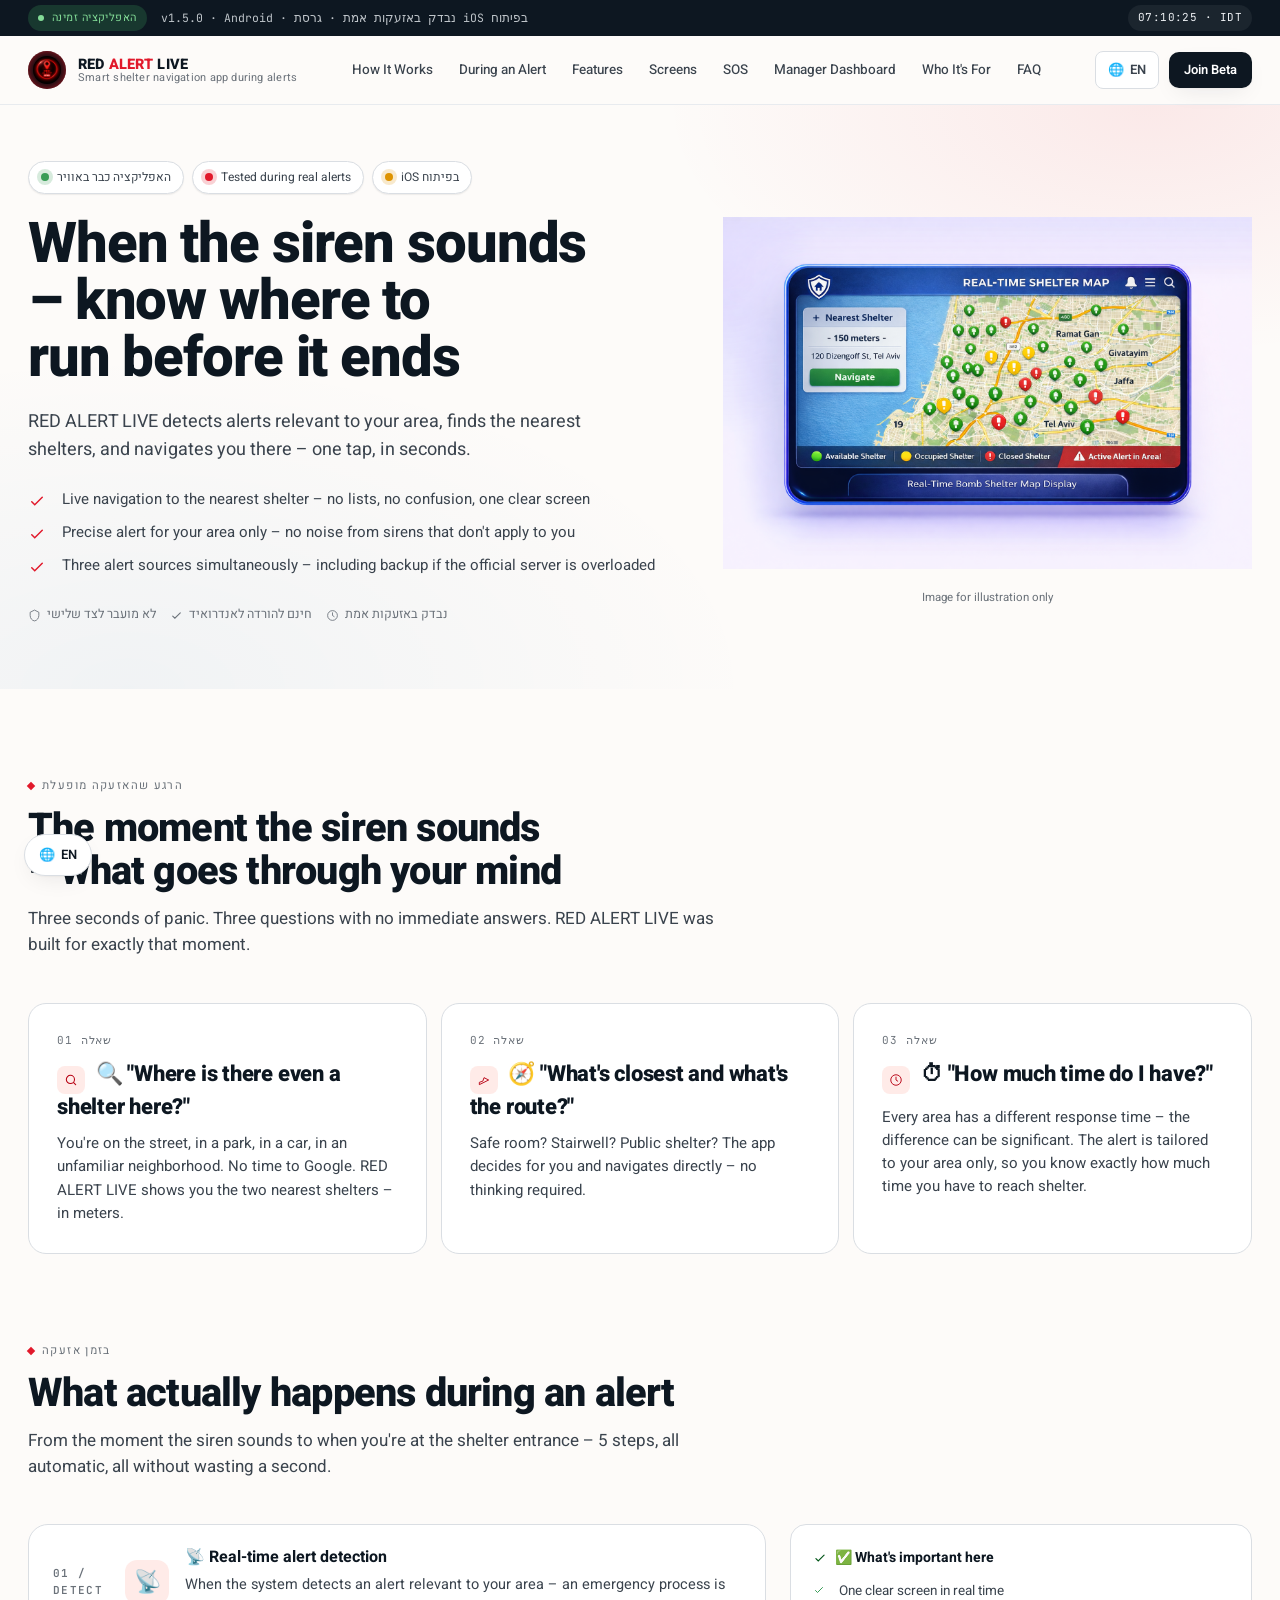
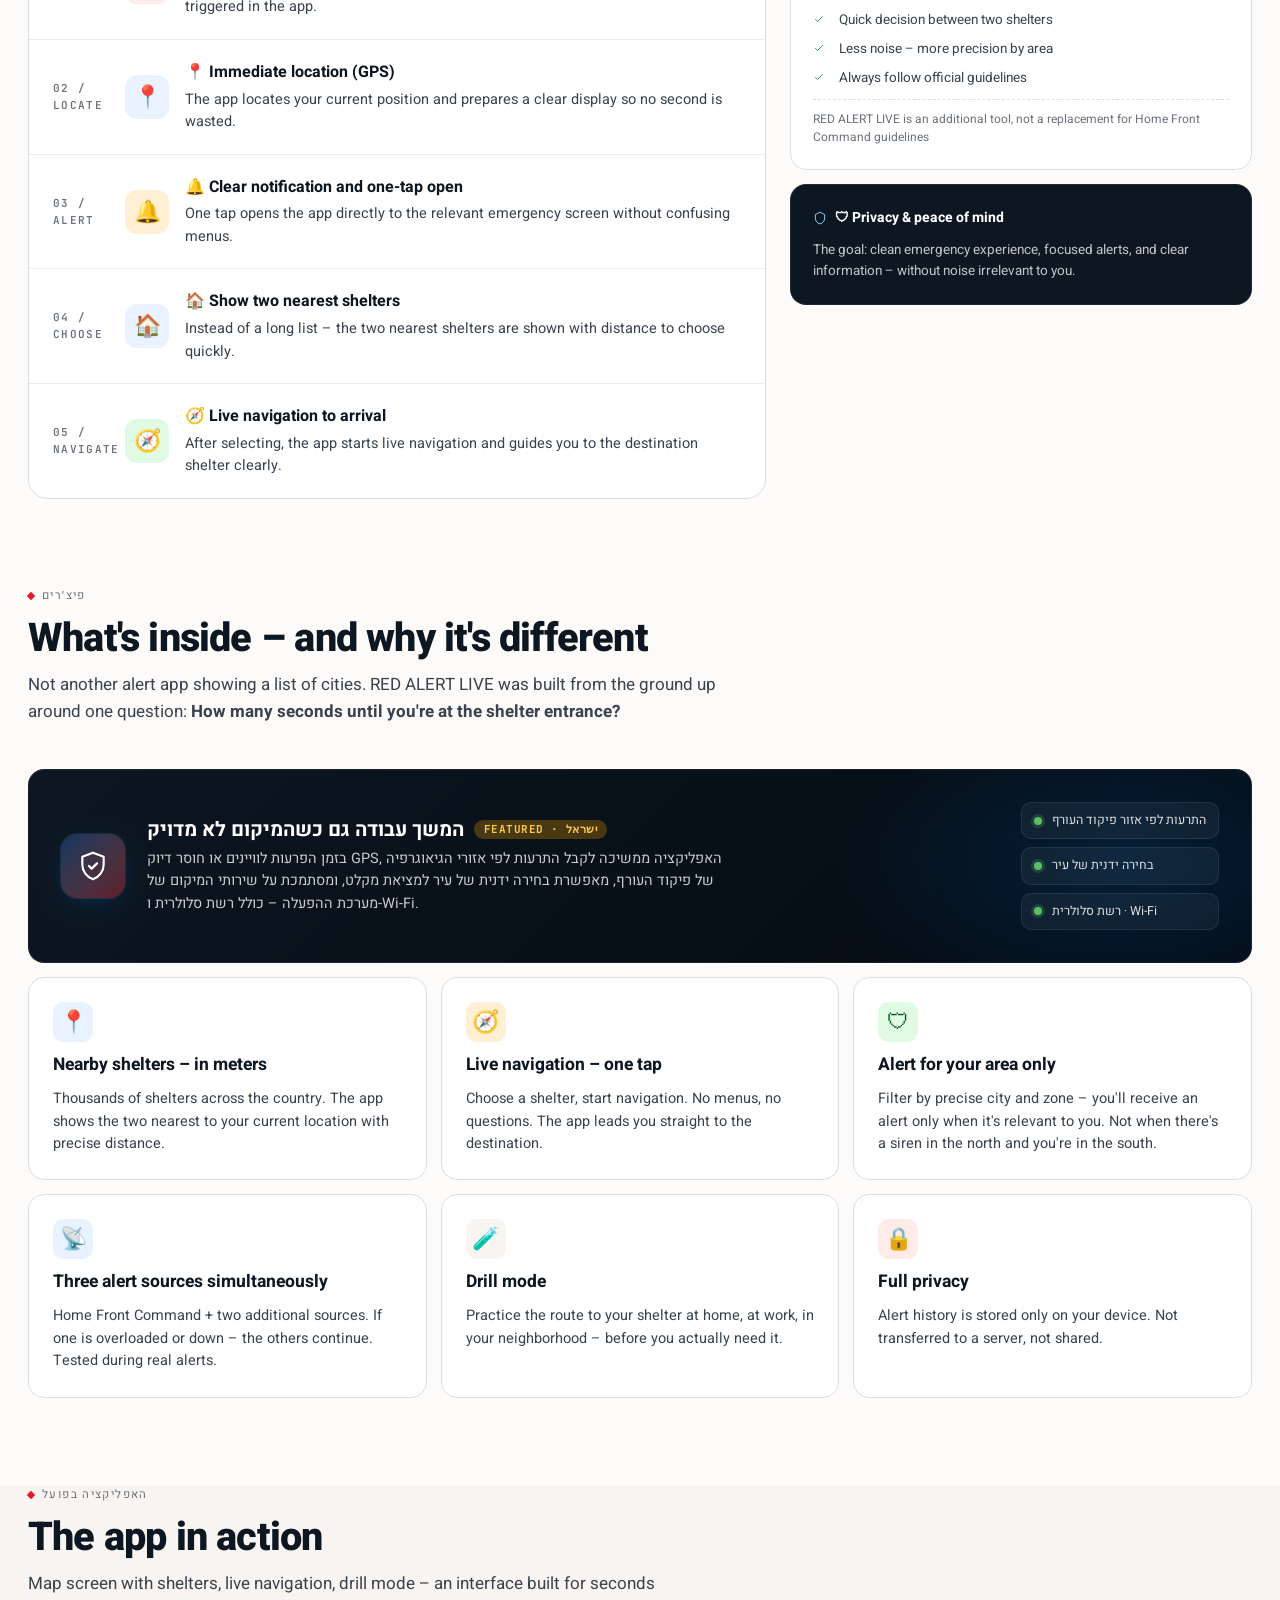
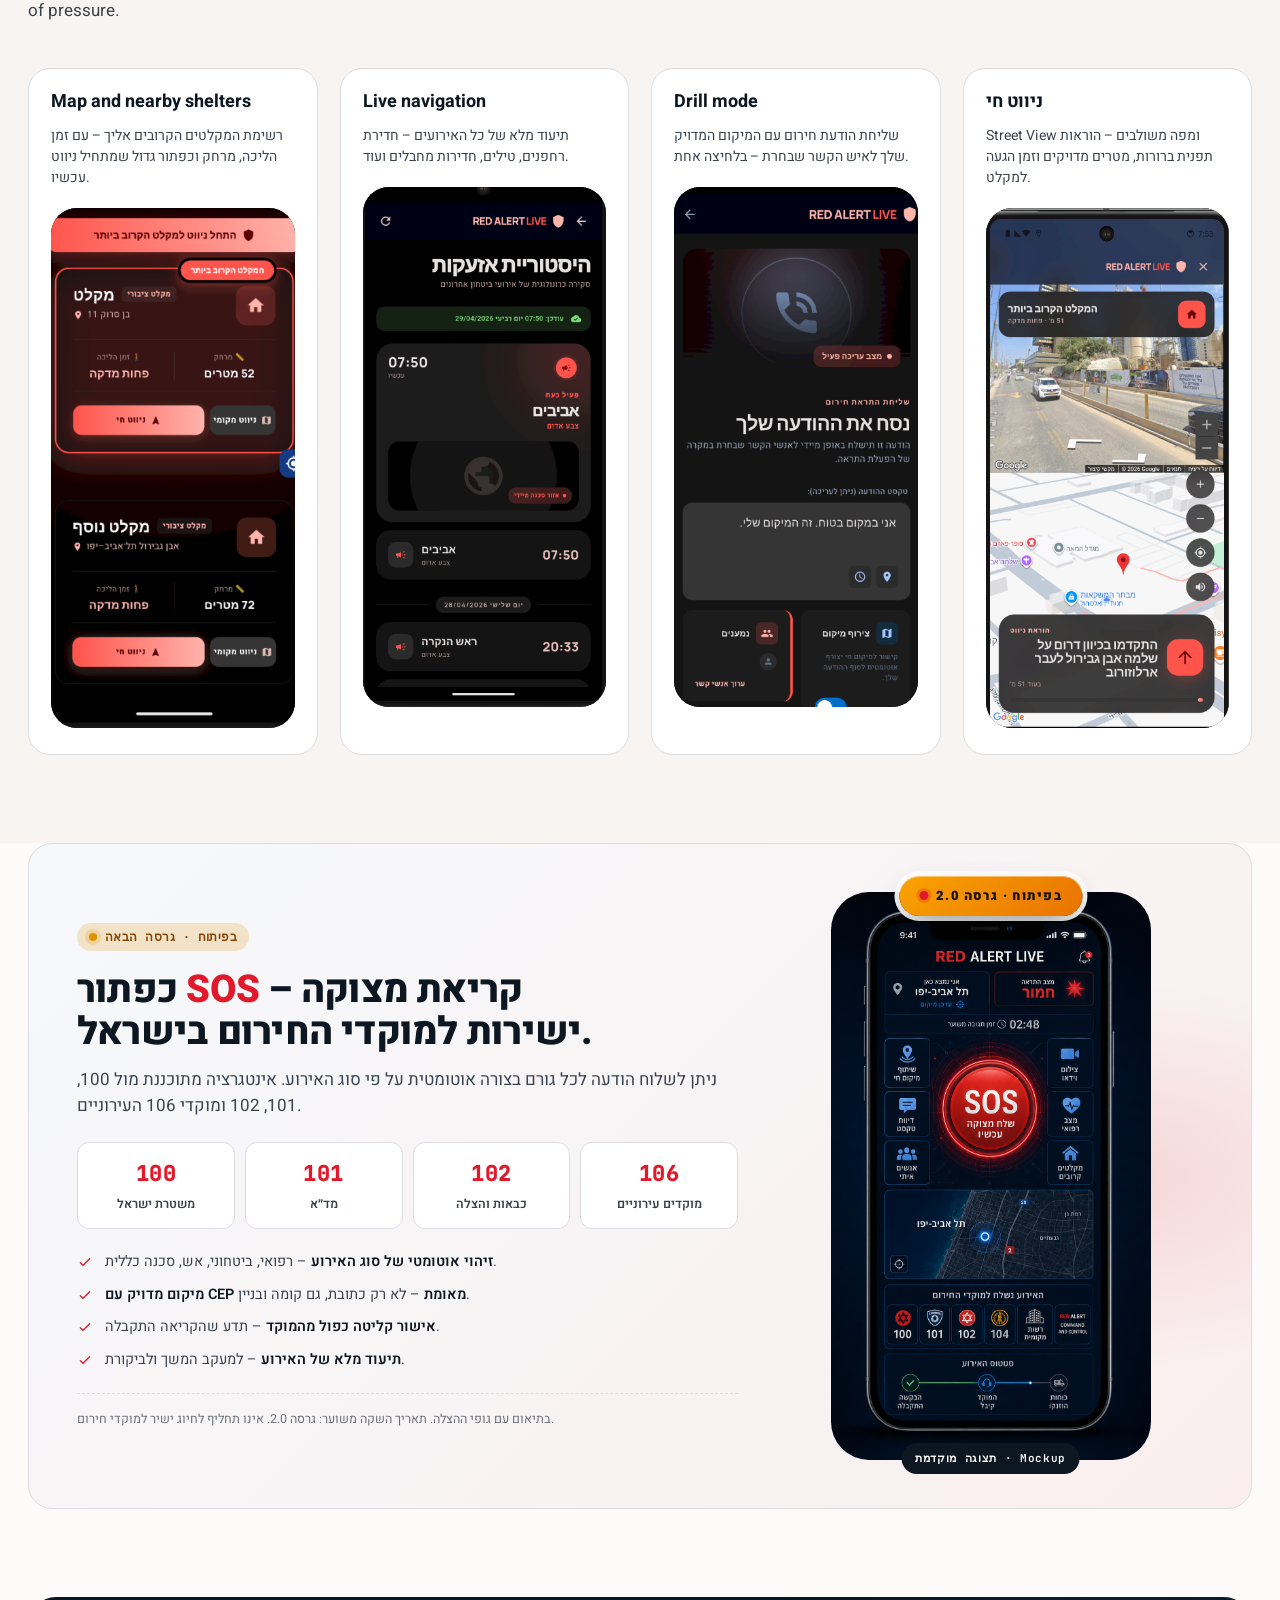
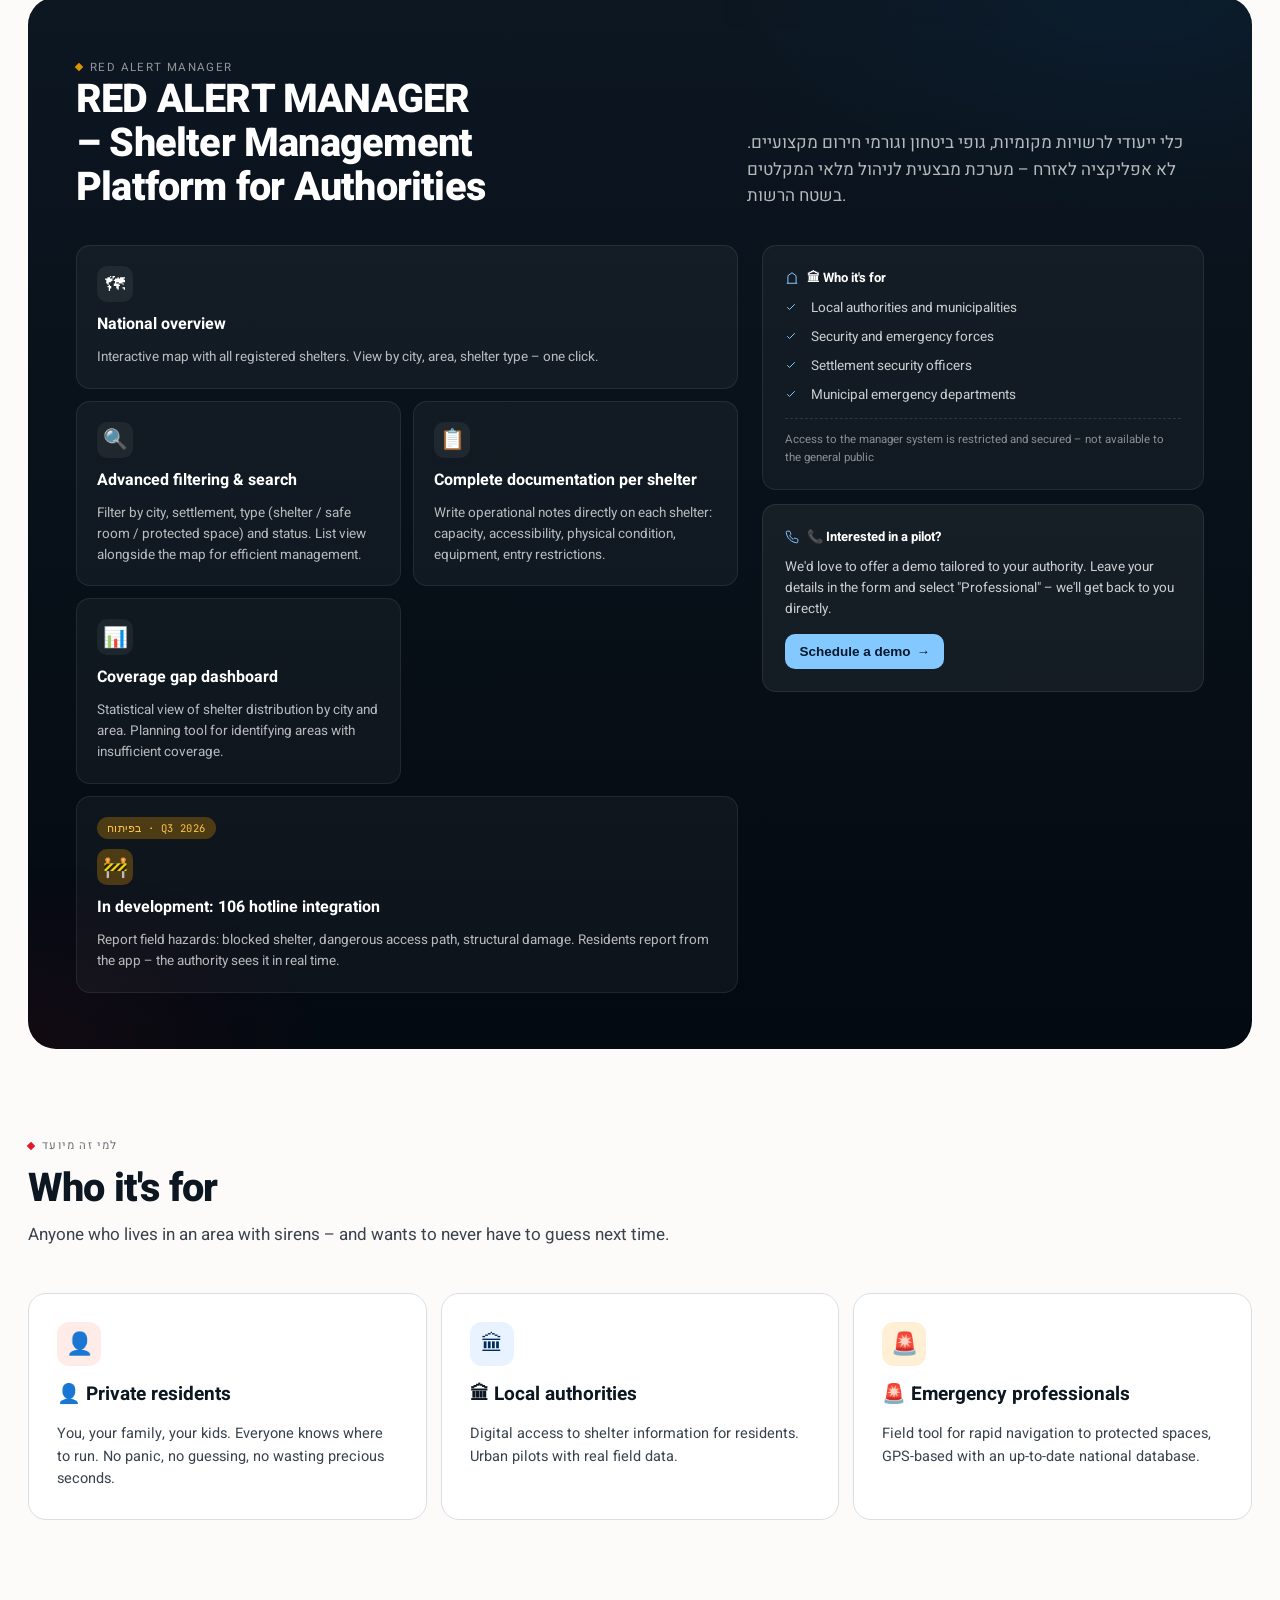
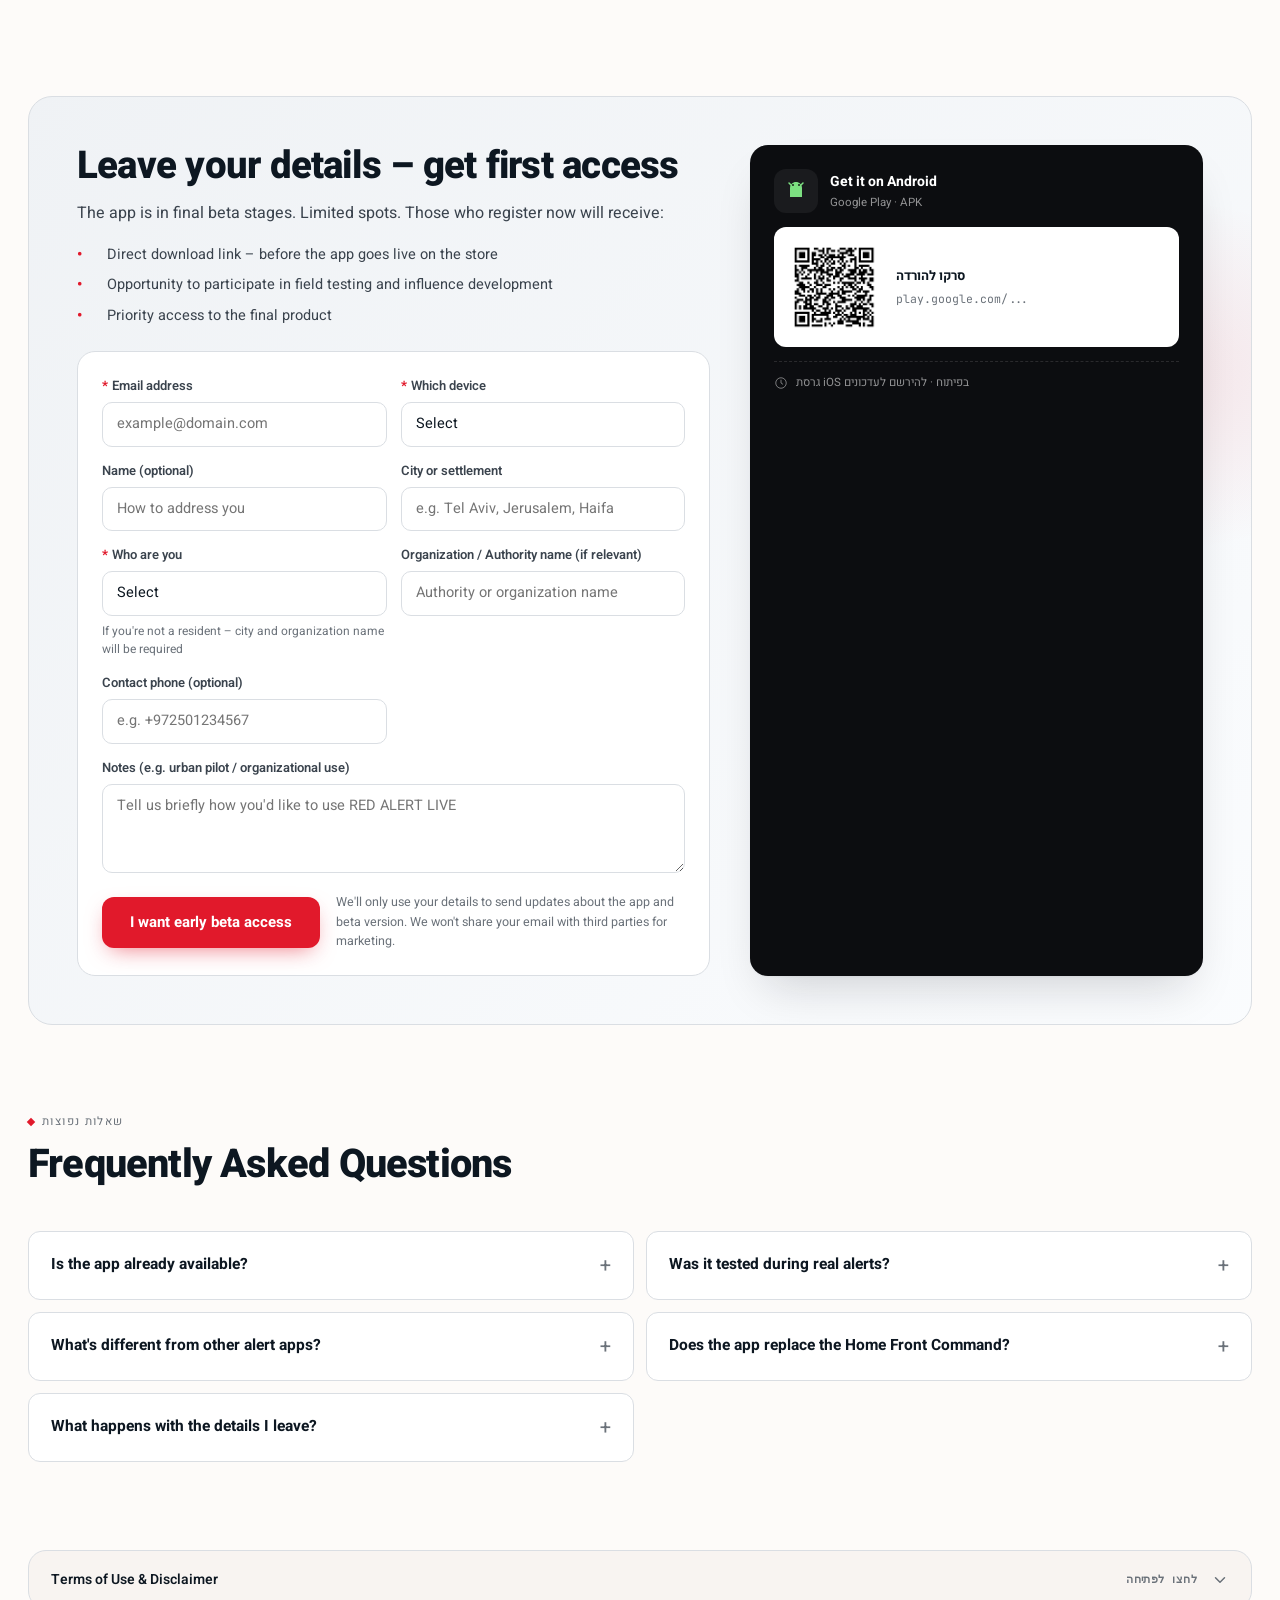
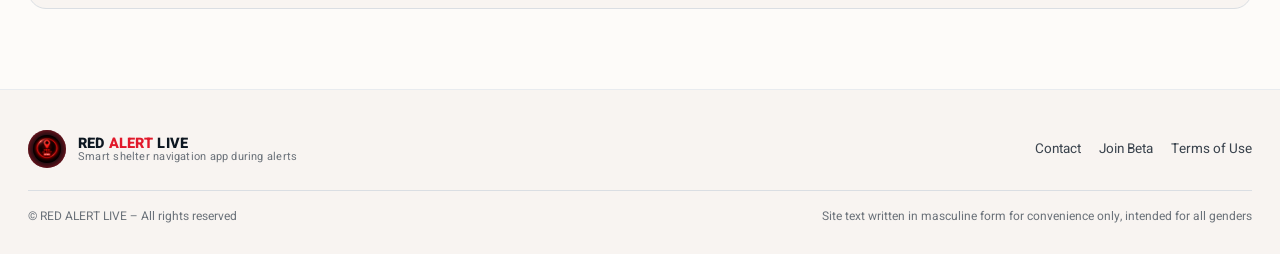
==== commit 8a0b6477: "LIVE: copy fixes + remove duplicate languages section - Screen card titles renamed:   s1: "מסך מפה ו" ====
--- a/index.html
+++ b/index.html
@@ -347,21 +347,21 @@
 
         <div class="screens">
           <div class="screen-card">
-            <h3 data-i18n="screens.s1_caption">מסך מפה ומקלטים קרובים</h3>
+            <h3 data-i18n="screens.s1_caption">כרטיס מקלטים קרובים</h3>
             <p data-i18n="screens.s1_text">רשימת המקלטים הקרובים אליך – עם זמן הליכה, מרחק וכפתור גדול שמתחיל ניווט עכשיו.</p>
             <div class="screen-shot">
               <img src="assets/screen-shelters.png" data-i18n-alt="screens.s1_alt" alt="מסך מפה ומקלטים קרובים" />
             </div>
           </div>
           <div class="screen-card">
-            <h3 data-i18n="screens.s2_caption">היסטוריית אזעקות</h3>
+            <h3 data-i18n="screens.s2_caption">מסך היסטוריית אזעקות</h3>
             <p data-i18n="screens.s2_text">תיעוד מלא של כל האירועים – חדירת רחפנים, טילים, חדירות מחבלים ועוד.</p>
             <div class="screen-shot">
               <img src="assets/screen-history.png" data-i18n-alt="screens.s2_alt" alt="היסטוריית אזעקות" />
             </div>
           </div>
           <div class="screen-card">
-            <h3 data-i18n="screens.s3_caption">הודעת חירום ואיש קשר</h3>
+            <h3 data-i18n="screens.s3_caption">הודעת חירום</h3>
             <p data-i18n="screens.s3_text">שליחת הודעת חירום עם המיקום המדויק שלך לאיש הקשר שבחרת – בלחיצה אחת.</p>
             <div class="screen-shot">
               <img src="assets/screen-emergency.png" data-i18n-alt="screens.s3_alt" alt="הודעת חירום" />
@@ -385,7 +385,7 @@
           <div class="sos-left">
             <span class="sos-pill mono"><span class="sos-dot"></span> <span data-i18n="sos.pill">בפיתוח · גרסה הבאה</span></span>
             <h2 data-i18n="sos.title">כפתור <em>SOS</em> – קריאת מצוקה ישירות למוקדי החירום בישראל.</h2>
-            <p class="section-sub" data-i18n="sos.sub">בלחיצה ארוכה אחת, האפליקציה משדרת את המיקום המדויק ואת סוג האירוע אל מוקד הקריאה הקרוב והרלוונטי. אינטגרציה מתוכננת מול 100, 101, 102 ומוקדי 106 העירוניים.</p>
+            <p class="section-sub" data-i18n="sos.sub">ניתן לשלוח הודעה לכל גורם בצורה אוטומטית על פי סוג האירוע. אינטגרציה מתוכננת מול 100, 101, 102 ומוקדי 106 העירוניים.</p>
             <div class="sos-rails">
               <div class="rail"><span class="rnum mono">100</span><span class="rname" data-i18n="sos.rail1">משטרת ישראל</span></div>
               <div class="rail"><span class="rnum mono">101</span><span class="rname" data-i18n="sos.rail2">מד״א</span></div>
@@ -408,136 +408,6 @@
               </span>
               <img src="assets/sos-app-mockup.png" data-i18n-alt="sos.mock_alt" alt="RED ALERT LIVE SOS – תצוגה מוקדמת של מסך המצוקה" />
               <span class="sos-mockup-caption mono" data-i18n="sos.mock_caption">תצוגה מוקדמת · Mockup</span>
-            </div>
-          </div>
-        </div>
-      </div>
-    </section>
-
-    <!-- LANGUAGES -->
-    <section id="languages" class="section" style="padding-top: 0;">
-      <div class="wrap">
-        <div class="section-h">
-          <span class="section-tag"><span class="sq"></span> <span data-i18n="languages.tag">שפות</span></span>
-          <h2 data-i18n="languages.title">בחירה של 7 שפות – מתאימה לכל מי שגר בישראל.</h2>
-          <p class="section-sub" data-i18n="languages.intro">RED ALERT LIVE היא אפליקציית ההתרעה הראשונה שתומכת ב-7 שפות מלאות – כולל סוגי ההתרעות, שמות הערים, ניווט, ותמיכה ב-RTL/LTR אוטומטית.</p>
-        </div>
-
-        <div class="lang-stage">
-          <!-- Lang picker -->
-          <div class="lang-picker">
-            <div class="lang-picker-h">
-              <span class="lang-globe" aria-hidden="true">
-                <svg width="22" height="22" viewBox="0 0 24 24" fill="none">
-                  <circle cx="12" cy="12" r="9.5" stroke="currentColor" stroke-width="1.6"/>
-                  <ellipse cx="12" cy="12" rx="4" ry="9.5" stroke="currentColor" stroke-width="1.6"/>
-                  <path d="M2.5 12h19M12 2.5v19" stroke="currentColor" stroke-width="1.6"/>
-                </svg>
-              </span>
-              <div>
-                <div class="lang-picker-title" data-i18n="languages.picker_title">אין צורך לדעת עברית או לקרוא ערבית</div>
-                <div class="lang-picker-sub" data-i18n="languages.picker_sub">7 שפות מלאות – כל שנייה של חיפוש או תרגום היא שנייה ששווה חיים.</div>
-              </div>
-            </div>
-
-            <div class="lang-stat-strip">
-              <div class="lang-stat">
-                <span class="lang-stat-n">~ 28%</span>
-                <span class="lang-stat-l" data-i18n="languages.stat1">מתושבי ישראל לא דוברים עברית כשפת אם</span>
-              </div>
-              <div class="lang-stat">
-                <span class="lang-stat-n">3 RTL</span>
-                <span class="lang-stat-l" data-i18n="languages.stat2">עברית · ערבית · התאמה אוטומטית של הממשק</span>
-              </div>
-            </div>
-
-            <div class="lang-list" role="radiogroup" aria-label="בחירת שפה">
-              <button class="lang-item is-active" data-lang="he" role="radio" aria-checked="true">
-                <span class="lang-flag">🇮🇱</span>
-                <span class="lang-name"><span class="lang-native">עברית</span><span class="lang-en">Hebrew</span></span>
-                <span class="lang-dir">RTL</span>
-              </button>
-              <button class="lang-item" data-lang="en" role="radio" aria-checked="false">
-                <span class="lang-flag">🇬🇧</span>
-                <span class="lang-name"><span class="lang-native">English</span><span class="lang-en">English</span></span>
-                <span class="lang-dir">LTR</span>
-              </button>
-              <button class="lang-item" data-lang="ar" role="radio" aria-checked="false">
-                <span class="lang-flag">🇸🇦</span>
-                <span class="lang-name"><span class="lang-native">العربية</span><span class="lang-en">Arabic</span></span>
-                <span class="lang-dir">RTL</span>
-              </button>
-              <button class="lang-item" data-lang="ru" role="radio" aria-checked="false">
-                <span class="lang-flag">🇷🇺</span>
-                <span class="lang-name"><span class="lang-native">Русский</span><span class="lang-en">Russian</span></span>
-                <span class="lang-dir">LTR</span>
-              </button>
-              <button class="lang-item" data-lang="fr" role="radio" aria-checked="false">
-                <span class="lang-flag">🇫🇷</span>
-                <span class="lang-name"><span class="lang-native">Français</span><span class="lang-en">French</span></span>
-                <span class="lang-dir">LTR</span>
-              </button>
-              <button class="lang-item" data-lang="th" role="radio" aria-checked="false">
-                <span class="lang-flag">🇹🇭</span>
-                <span class="lang-name"><span class="lang-native">ภาษาไทย</span><span class="lang-en">Thai</span></span>
-                <span class="lang-dir">LTR</span>
-              </button>
-              <button class="lang-item" data-lang="zh-CN" role="radio" aria-checked="false">
-                <span class="lang-flag">🇨🇳</span>
-                <span class="lang-name"><span class="lang-native">中文</span><span class="lang-en">Chinese</span></span>
-                <span class="lang-dir">LTR</span>
-              </button>
-            </div>
-
-            <div class="lang-bullets">
-              <div class="lang-bullet">
-                <svg width="16" height="16" viewBox="0 0 24 24" fill="none"><path d="M5 13l4 4 10-10" stroke="currentColor" stroke-width="2.2" stroke-linecap="round"/></svg>
-                <span data-i18n-html="languages.bullet1"><b>סוגי ההתרעות</b> מתורגמים – לא רק "Alert"</span>
-              </div>
-              <div class="lang-bullet">
-                <svg width="16" height="16" viewBox="0 0 24 24" fill="none"><path d="M5 13l4 4 10-10" stroke="currentColor" stroke-width="2.2" stroke-linecap="round"/></svg>
-                <span data-i18n-html="languages.bullet2"><b>הוראות ניווט</b> בשפת המשתמש – ימינה, שמאלה, מטרים</span>
-              </div>
-              <div class="lang-bullet">
-                <svg width="16" height="16" viewBox="0 0 24 24" fill="none"><path d="M5 13l4 4 10-10" stroke="currentColor" stroke-width="2.2" stroke-linecap="round"/></svg>
-                <span data-i18n-html="languages.bullet3"><b>החלפה תוך כדי התרעה</b> – בלי יציאה מאפליקציה</span>
-              </div>
-            </div>
-
-            <div class="lang-foot">
-              <span class="lang-foot-dot"></span>
-              <span data-i18n="languages.foot">תיירים, עובדים זרים, סטודנטים, סבא וסבתא – כולם מקבלים את אותה ההגנה.</span>
-            </div>
-          </div>
-
-          <!-- Phone screenshot -->
-          <div class="lang-phone-wrap">
-            <div class="lang-real">
-              <div class="lang-real-glow"></div>
-              <img src="assets/lang-screen.png" data-i18n-alt="languages.screen_alt" alt="מסך בחירת שפה באפליקציית RED ALERT LIVE" class="lang-real-img" />
-            </div>
-          </div>
-
-          <!-- Proof column -->
-          <div class="lang-proof">
-            <div class="lang-proof-card">
-              <div class="lang-proof-num">7</div>
-              <div class="lang-proof-lbl" data-i18n="languages.proof1_lbl">שפות מלאות</div>
-              <div class="lang-proof-sub" data-i18n="languages.proof1_sub">כולל ערבית עברית רוסית – שלוש שפות RTL/LTR</div>
-            </div>
-            <div class="lang-proof-card">
-              <div class="lang-proof-num">100%</div>
-              <div class="lang-proof-lbl" data-i18n="languages.proof2_lbl">תרגום ההתרעות</div>
-              <div class="lang-proof-sub" data-i18n="languages.proof2_sub">סוג האירוע · שם האזור · הוראות פעולה</div>
-            </div>
-            <div class="lang-proof-card">
-              <div class="lang-proof-num">0ms</div>
-              <div class="lang-proof-lbl" data-i18n="languages.proof3_lbl">זמן החלפה</div>
-              <div class="lang-proof-sub" data-i18n="languages.proof3_sub">החלפה אוטומטית גם בזמן אזעקה</div>
-            </div>
-            <div class="lang-proof-bottom">
-              <div class="lang-proof-tag" data-i18n="languages.proof_tag">ייחודי בישראל</div>
-              <div class="lang-proof-text" data-i18n="languages.proof_text">אפליקציות ההתרעה הקיימות תומכות ב-1–2 שפות לכל היותר. RED ALERT LIVE היא הראשונה שתומכת ב-7 שפות עם תרגום מלא של סוגי ההתרעות.</div>
             </div>
           </div>
         </div>
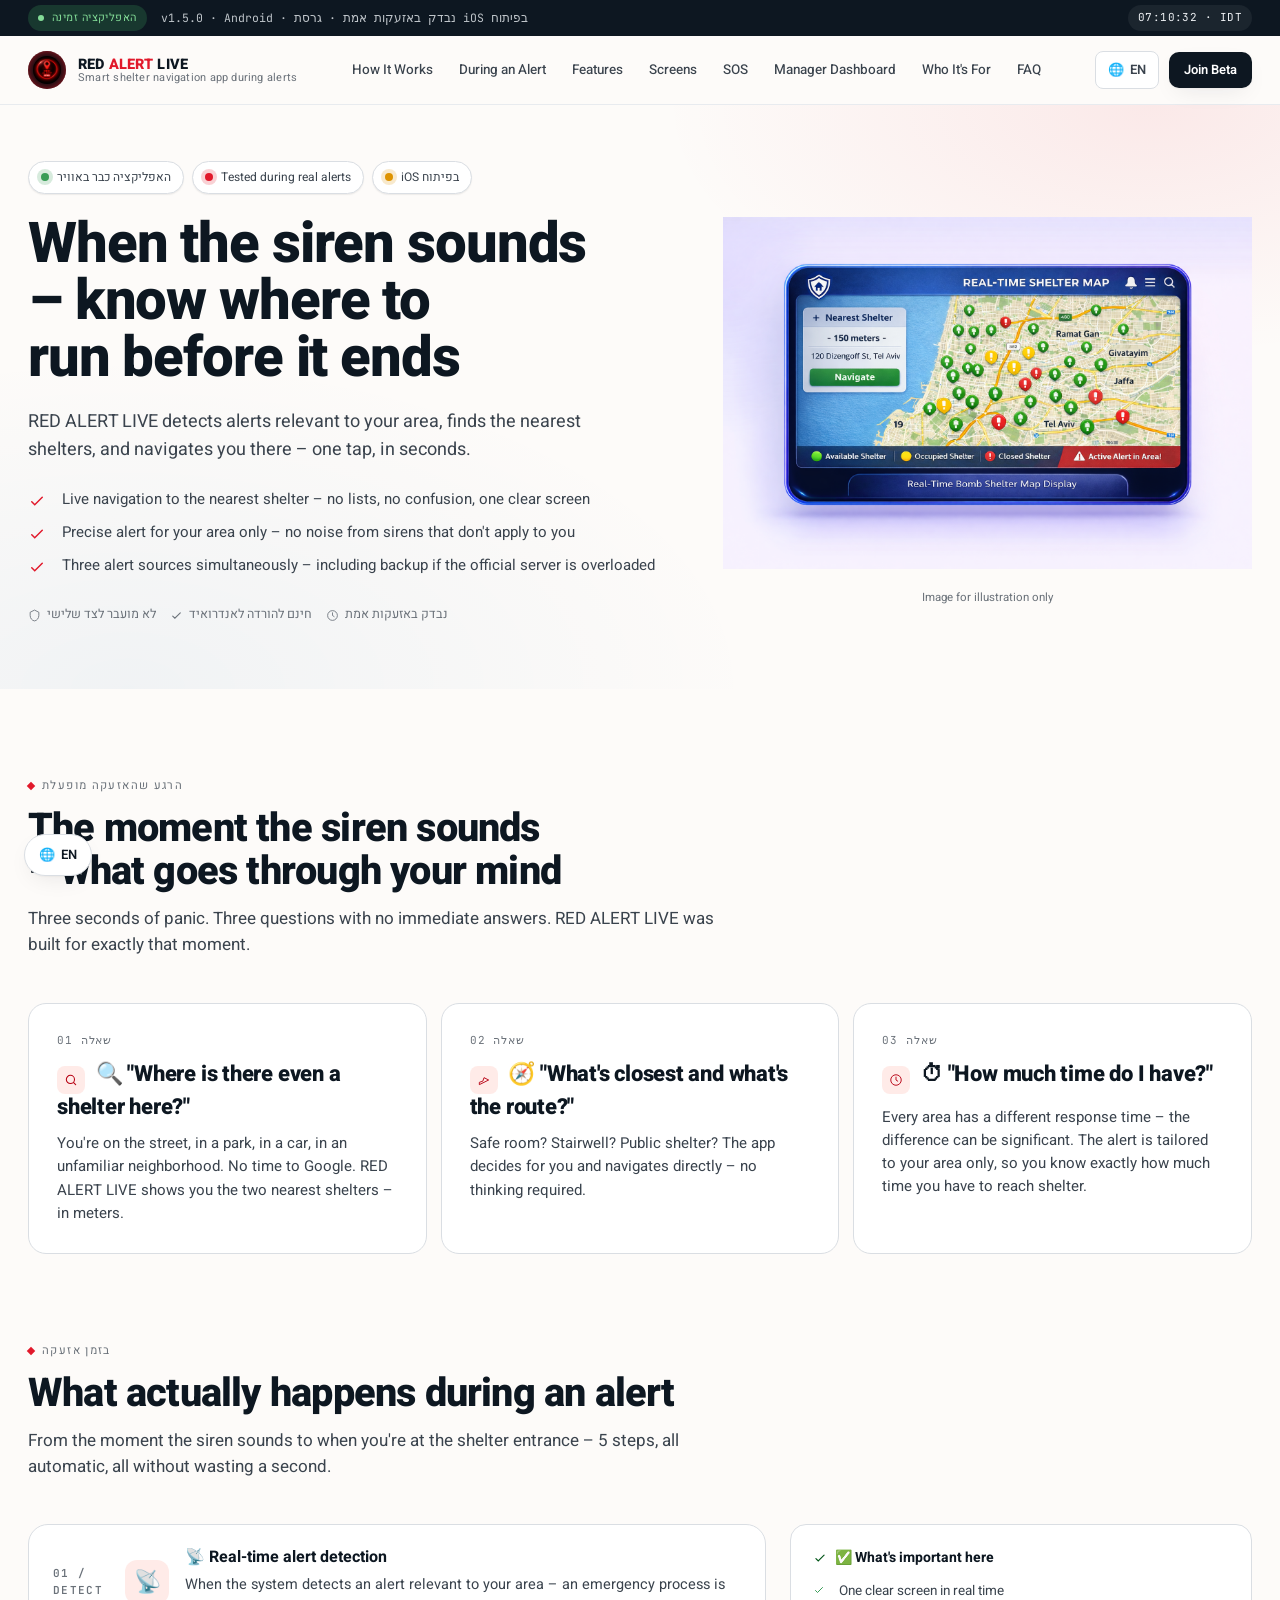
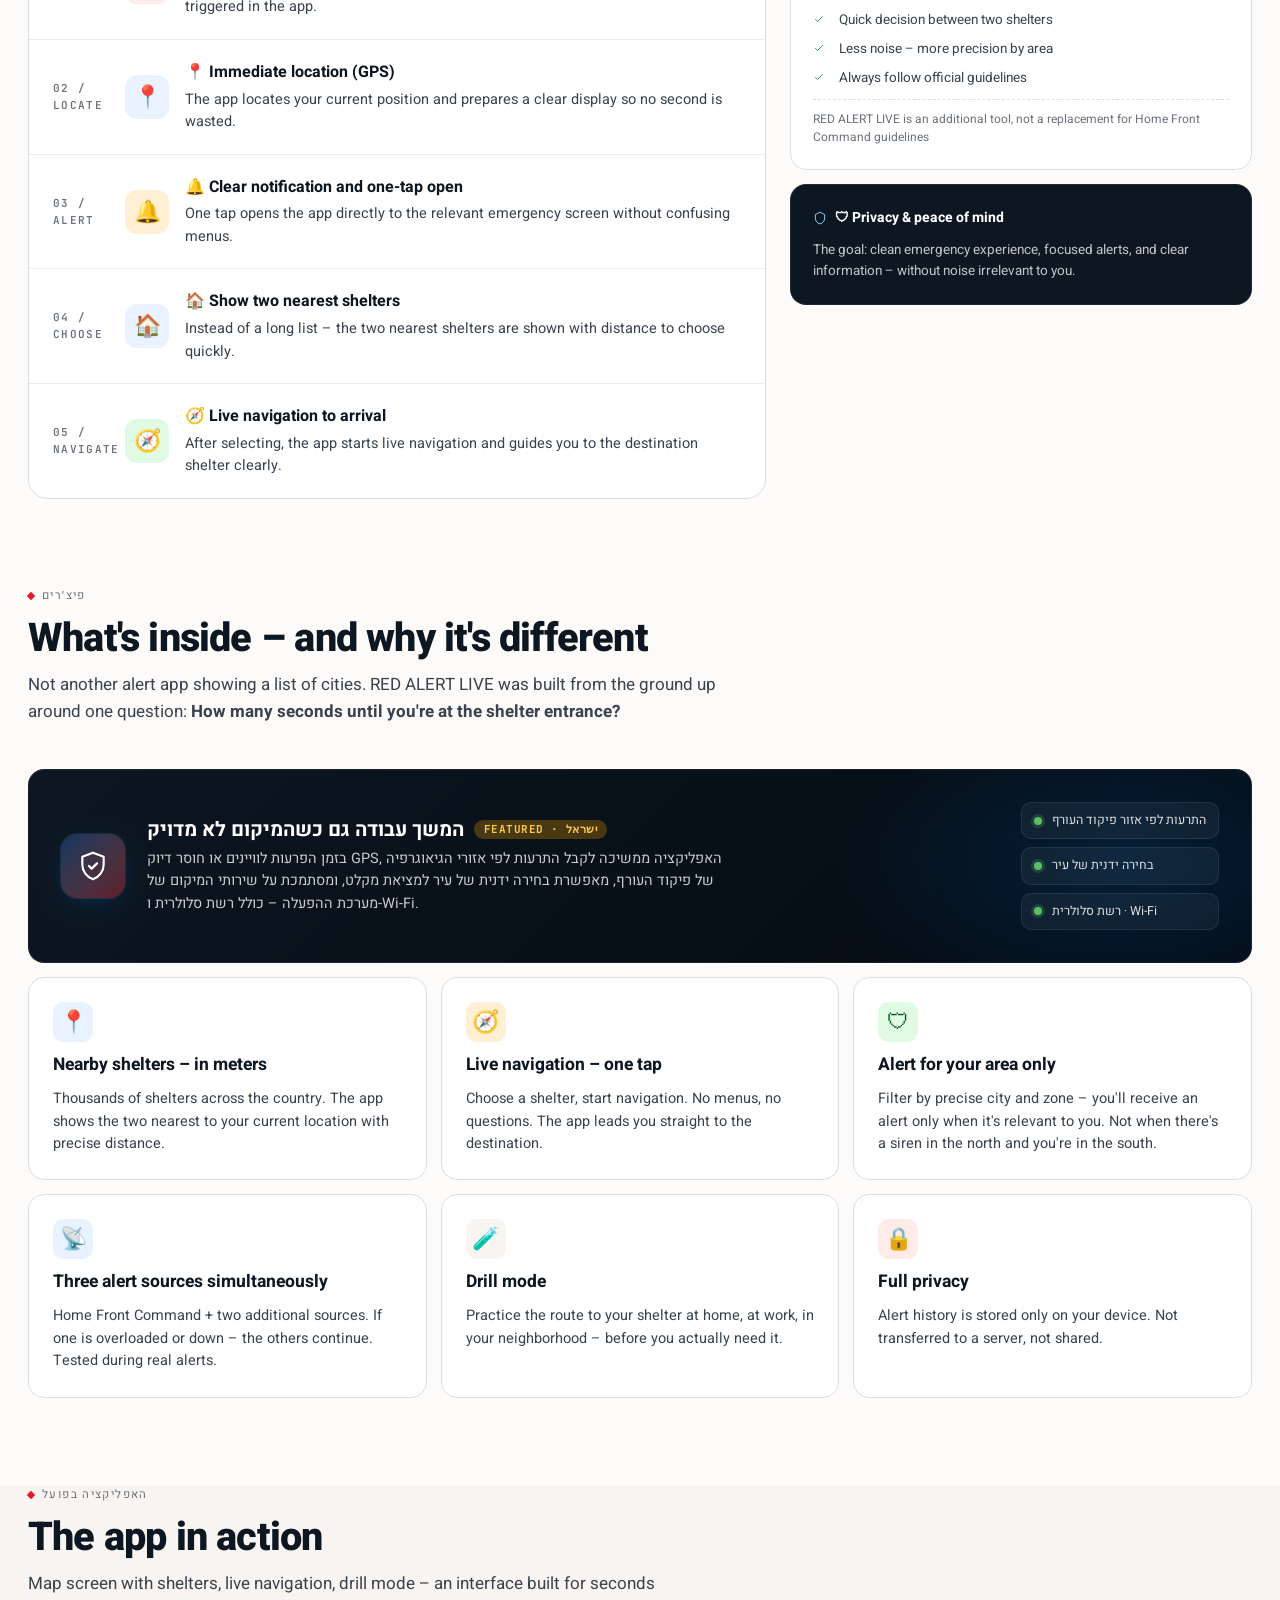
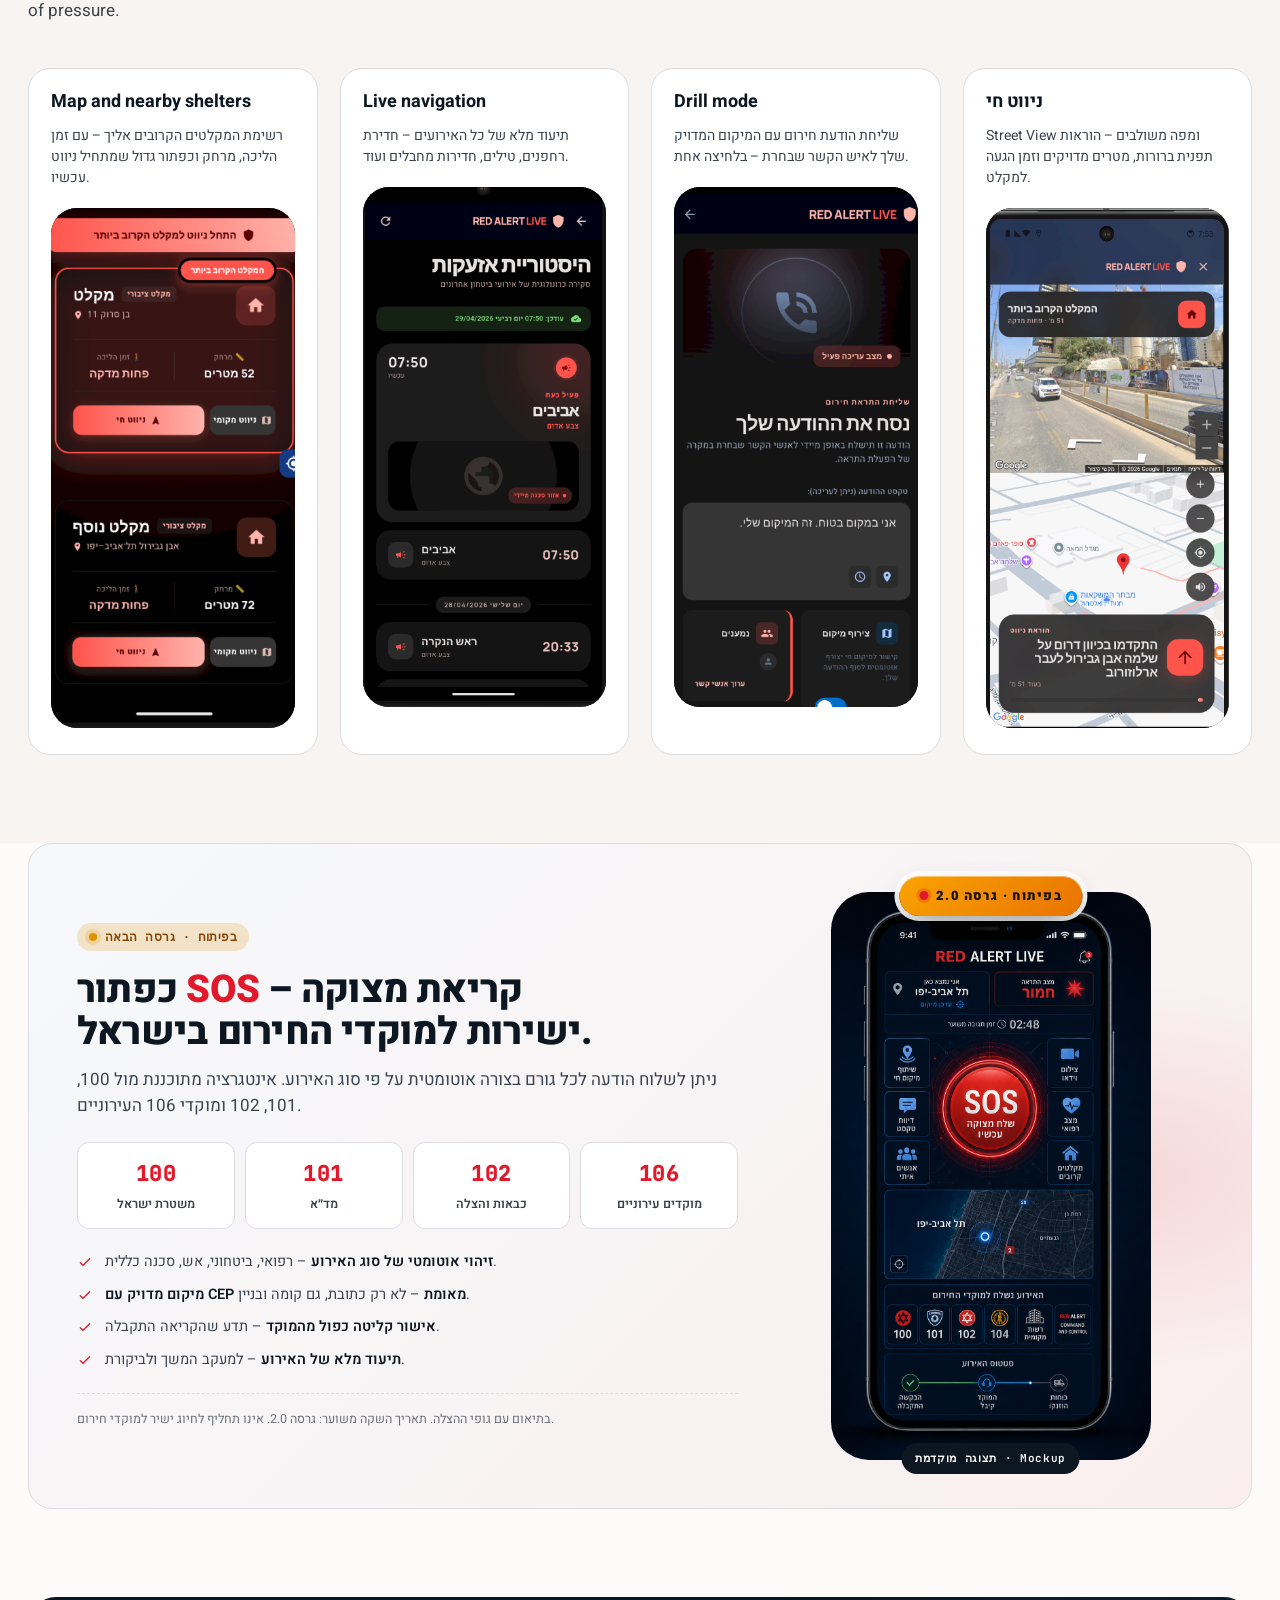
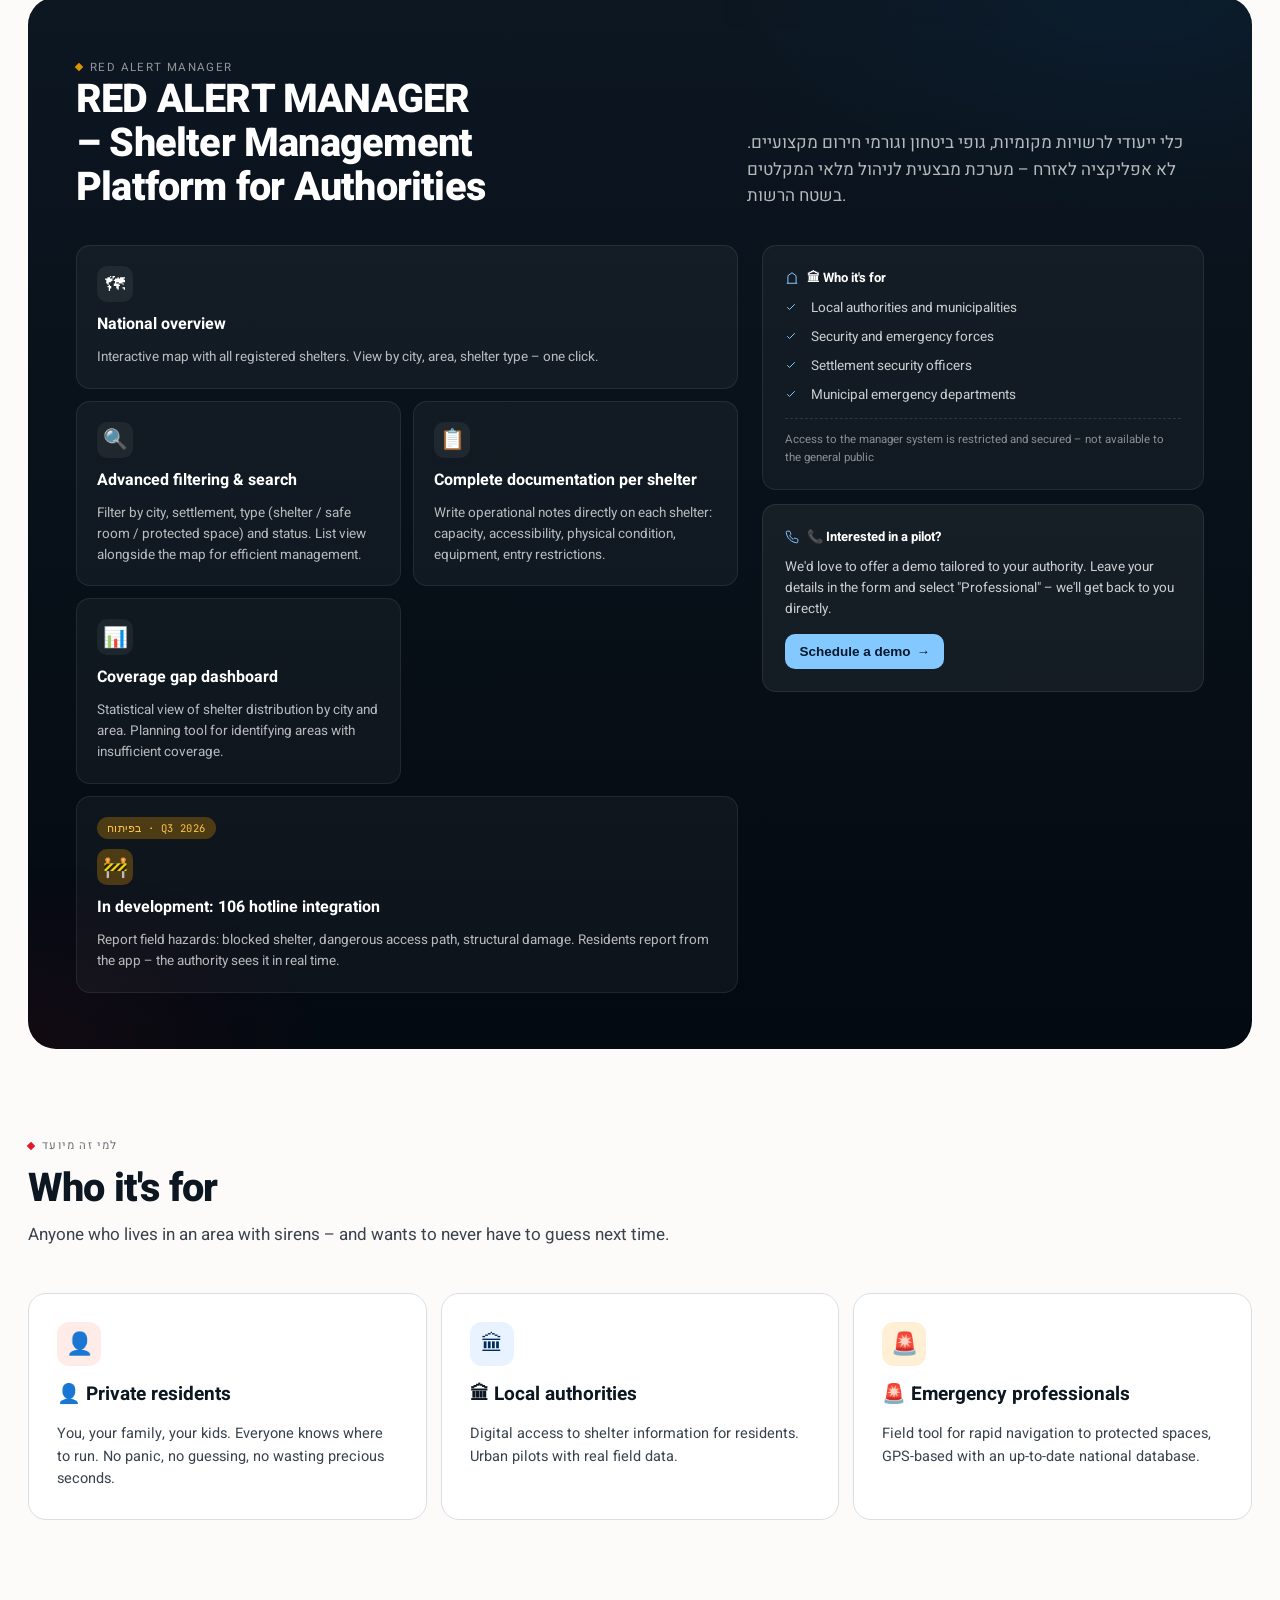
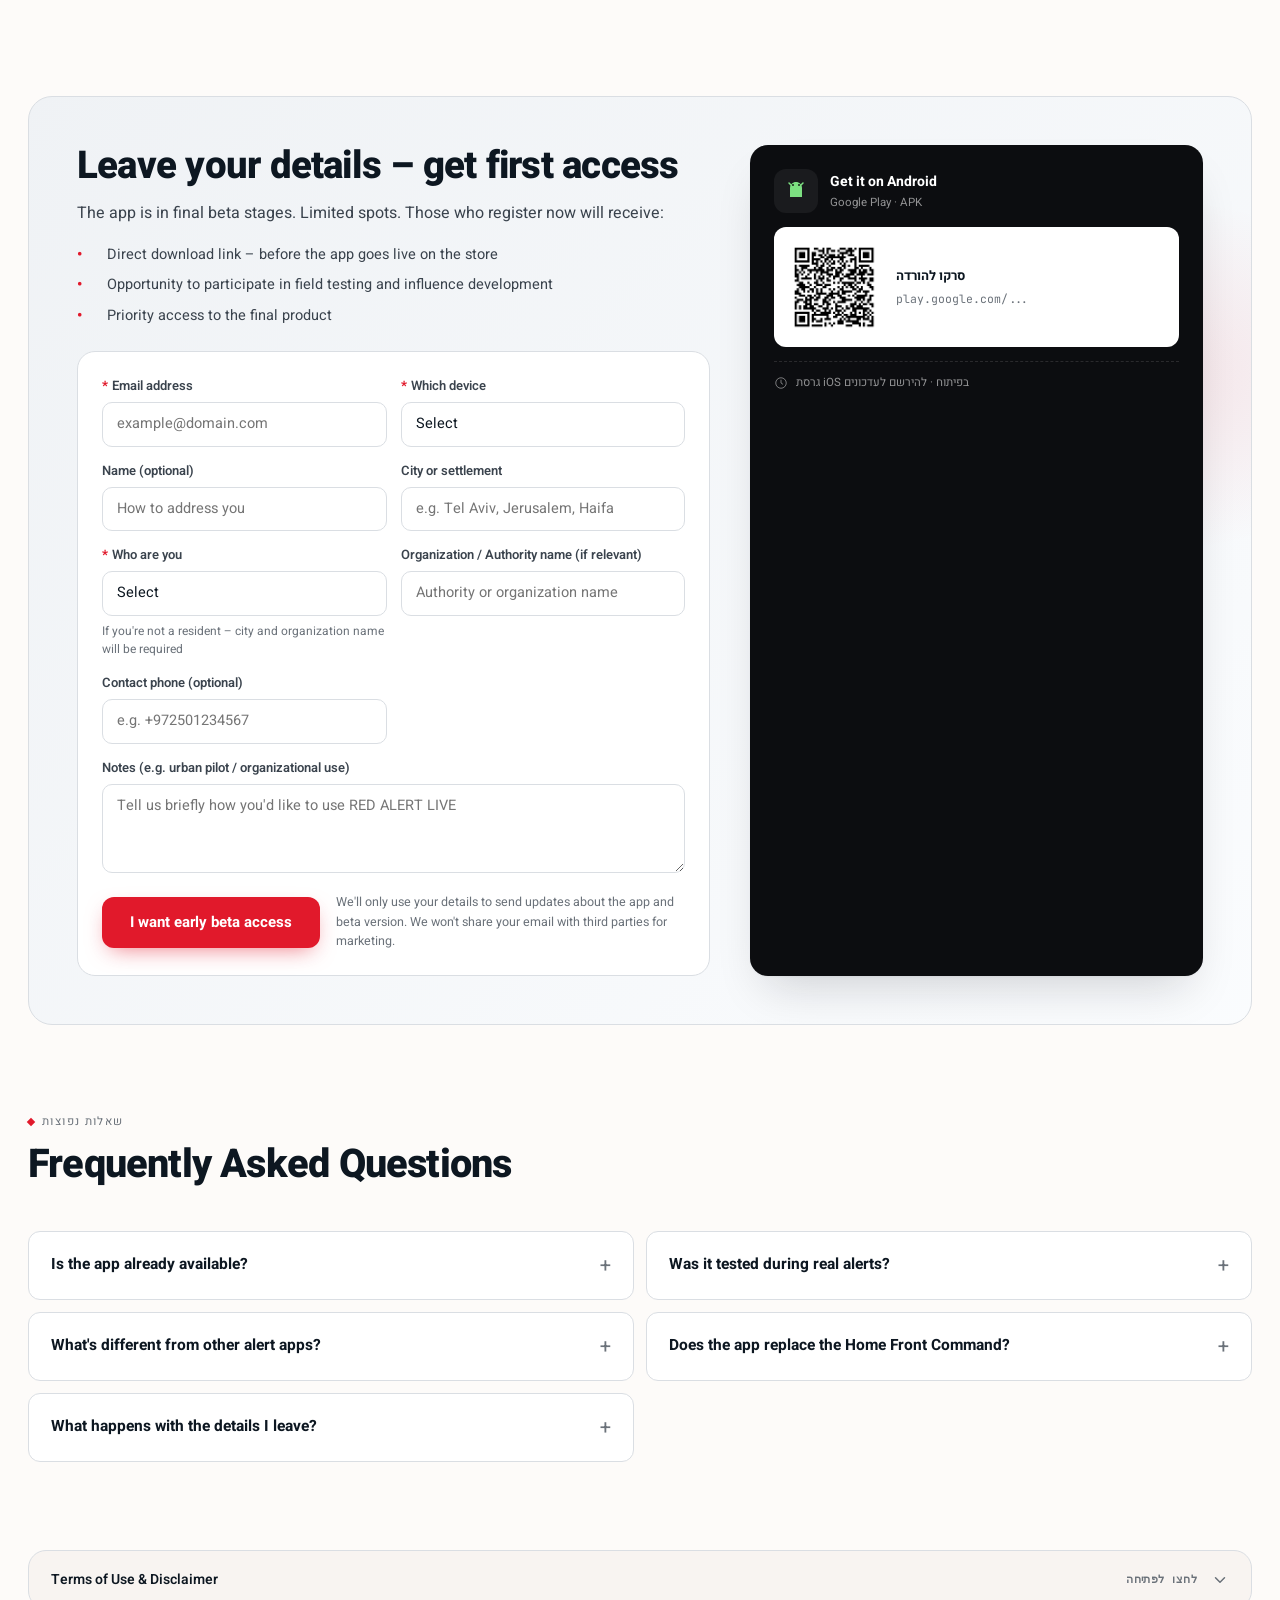
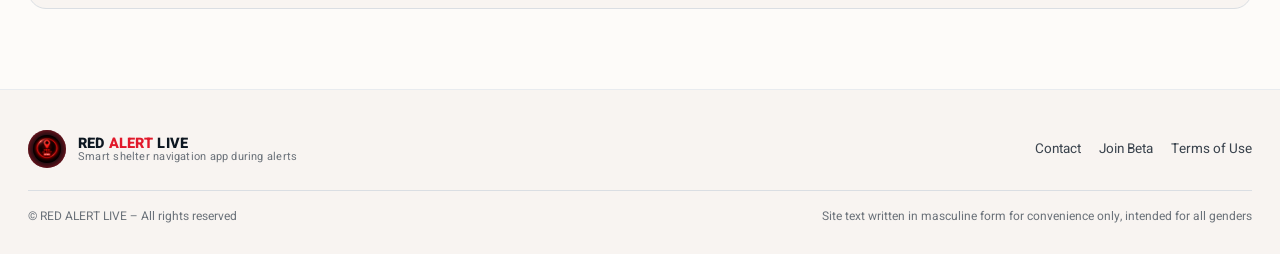
==== commit 4ce21885: "LIVE: update success toast — 'תודה – הפרטים נשלחו / נחזור אליכם בקרוב' Old toast still said 'נעדכן כ" ====
--- a/index.html
+++ b/index.html
@@ -724,8 +724,8 @@
   <div id="toast" class="toast" role="status" aria-live="polite" aria-atomic="true">
     <div class="toast-icon" id="toast-icon">✓</div>
     <div class="toast-content">
-      <div class="toast-title" id="toast-title" data-i18n="toast.success_title">נשלח בהצלחה</div>
-      <div class="toast-message" id="toast-message" data-i18n="toast.success_message">תודה – נעדכן כשגרסת הבטא תהיה מוכנה</div>
+      <div class="toast-title" id="toast-title" data-i18n="toast.success_title">תודה – הפרטים נשלחו</div>
+      <div class="toast-message" id="toast-message" data-i18n="toast.success_message">נחזור אליכם בקרוב בנוגע לפנייתכם.</div>
     </div>
     <button class="toast-close" id="toast-close" data-i18n-aria="toast.close" aria-label="סגור" type="button">✕</button>
   </div>
